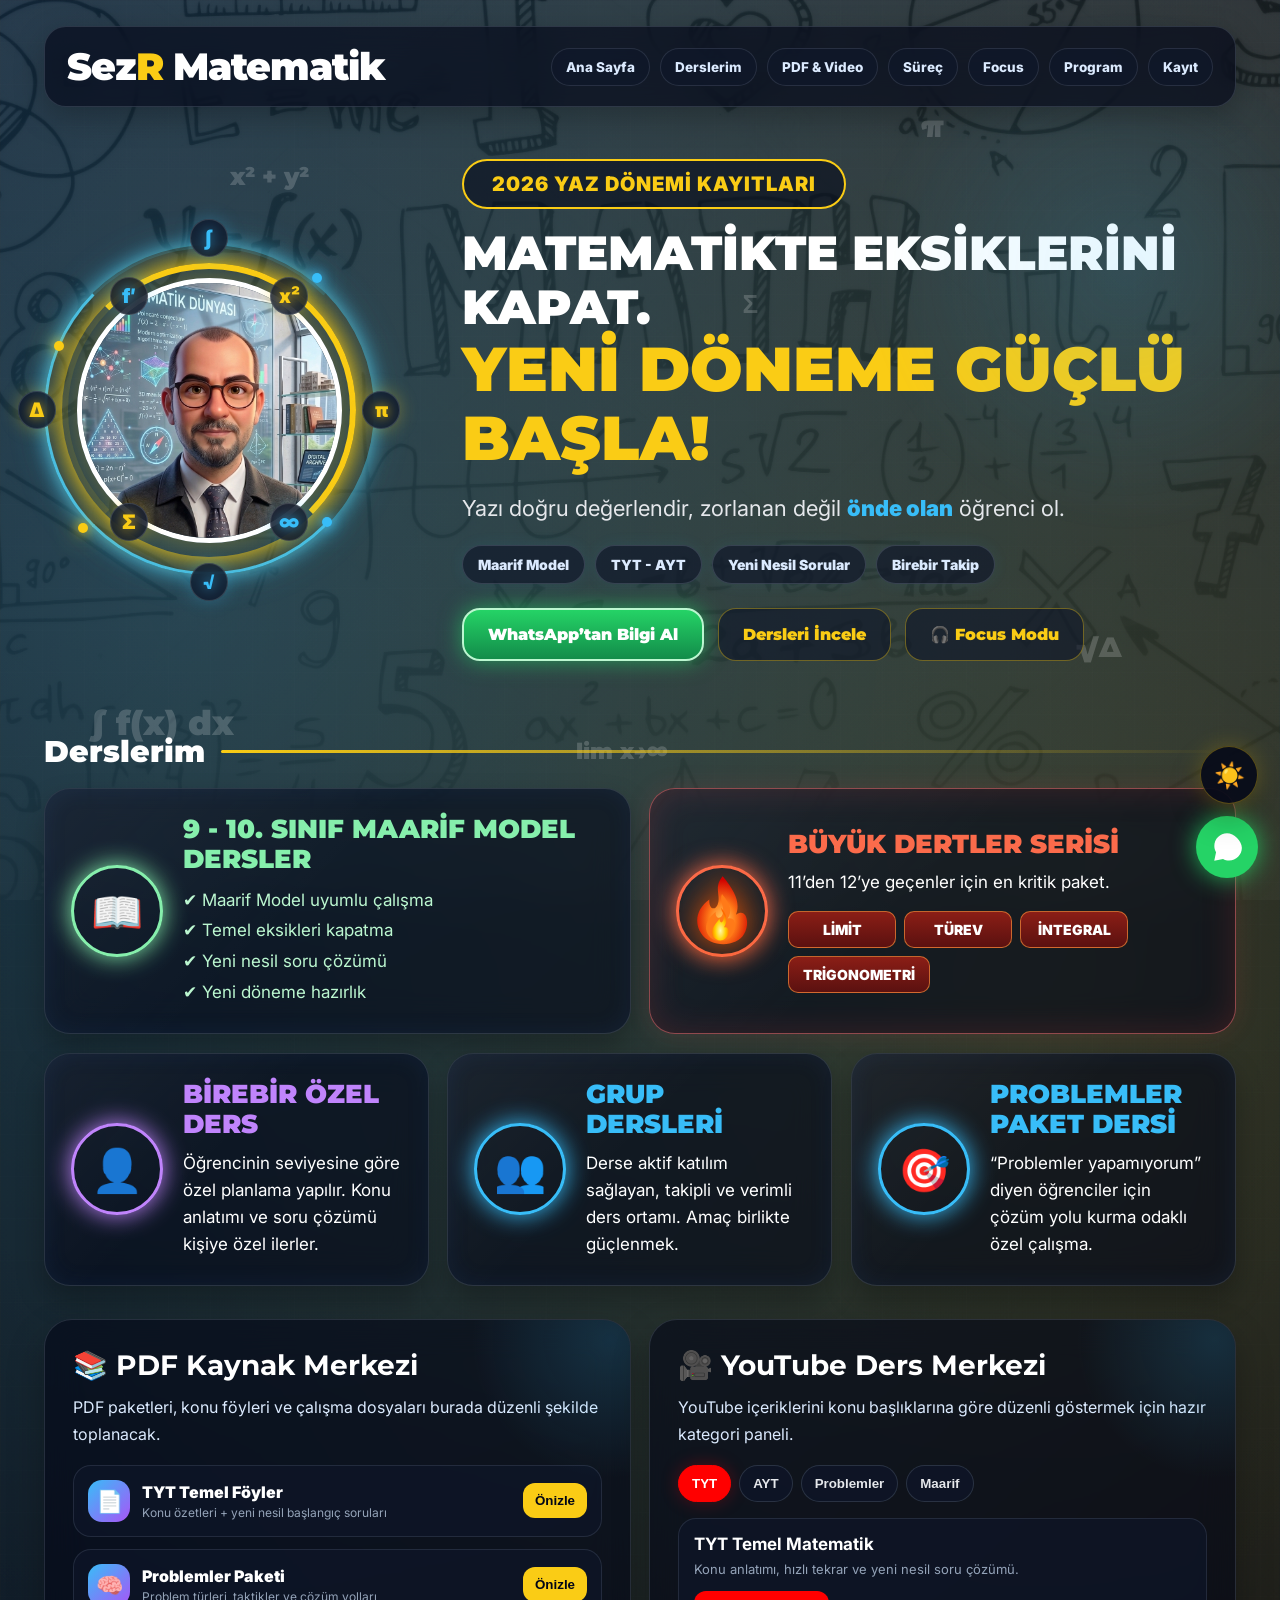
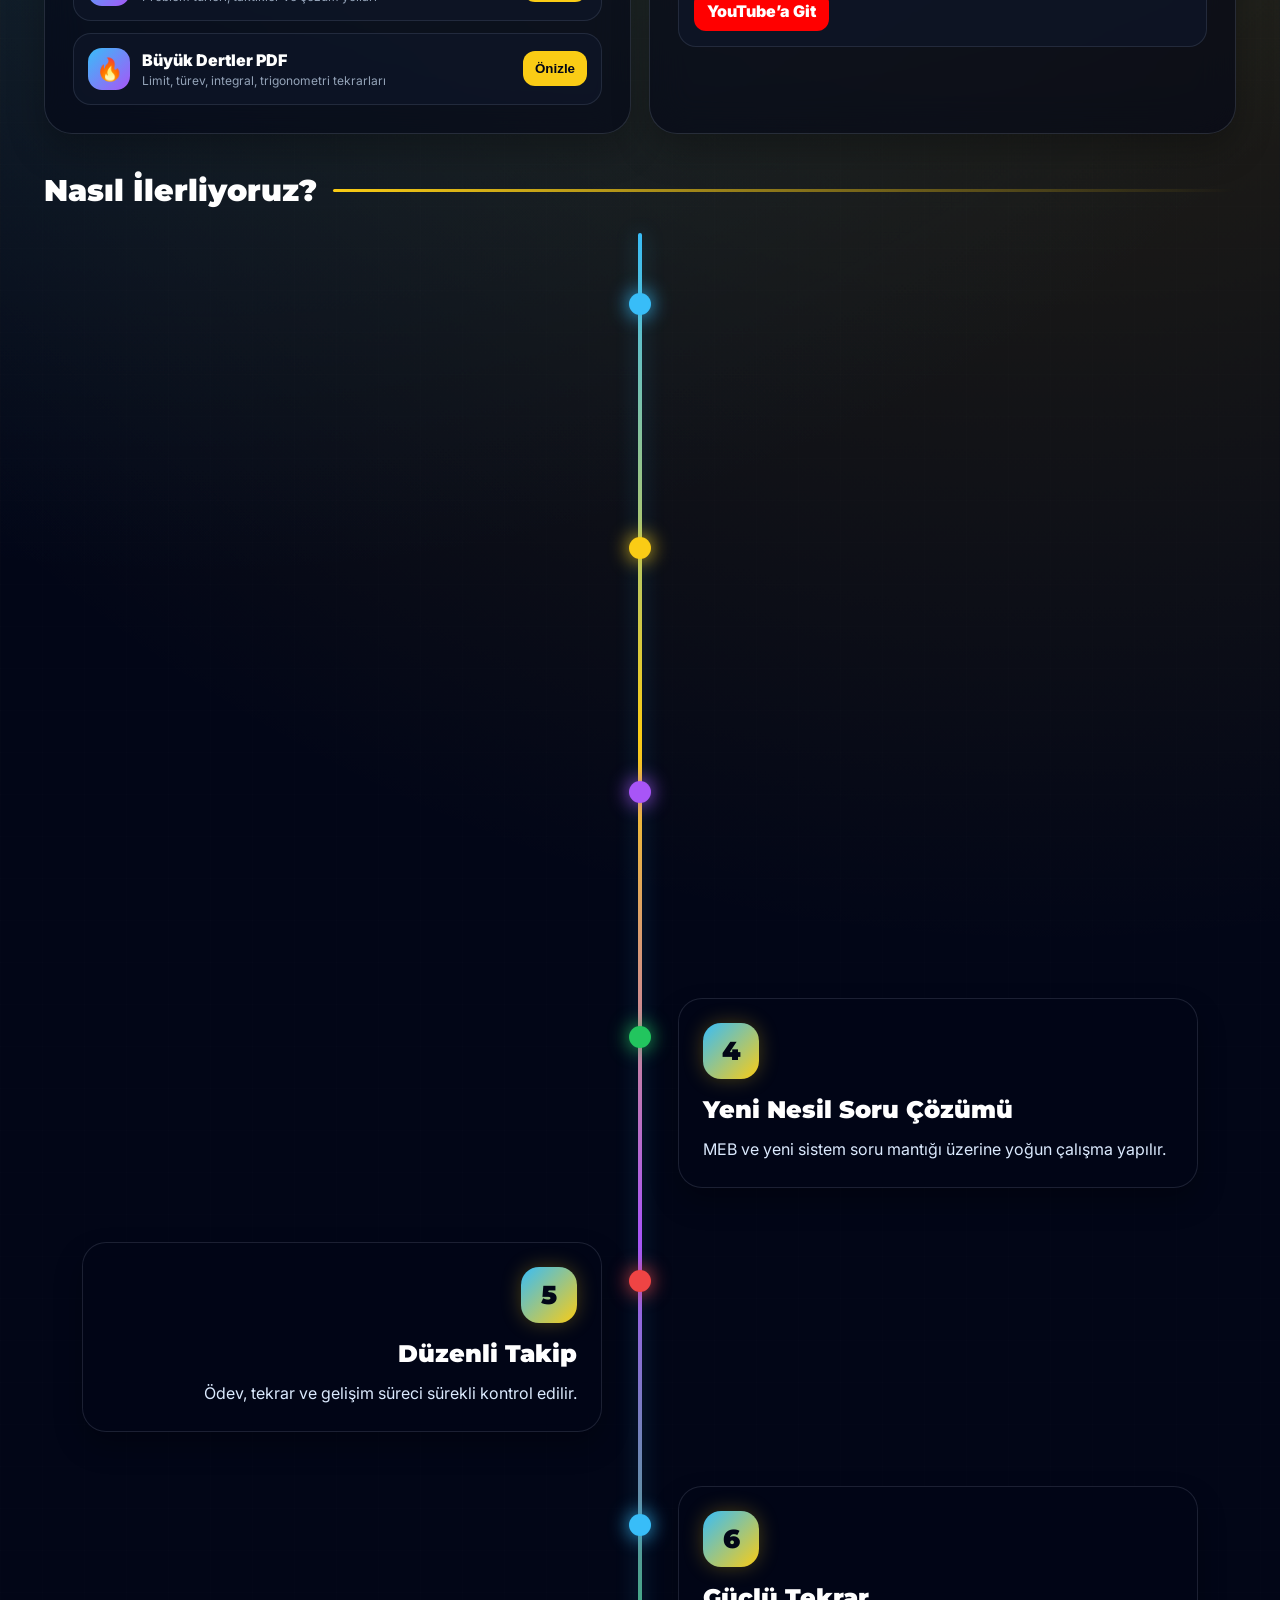
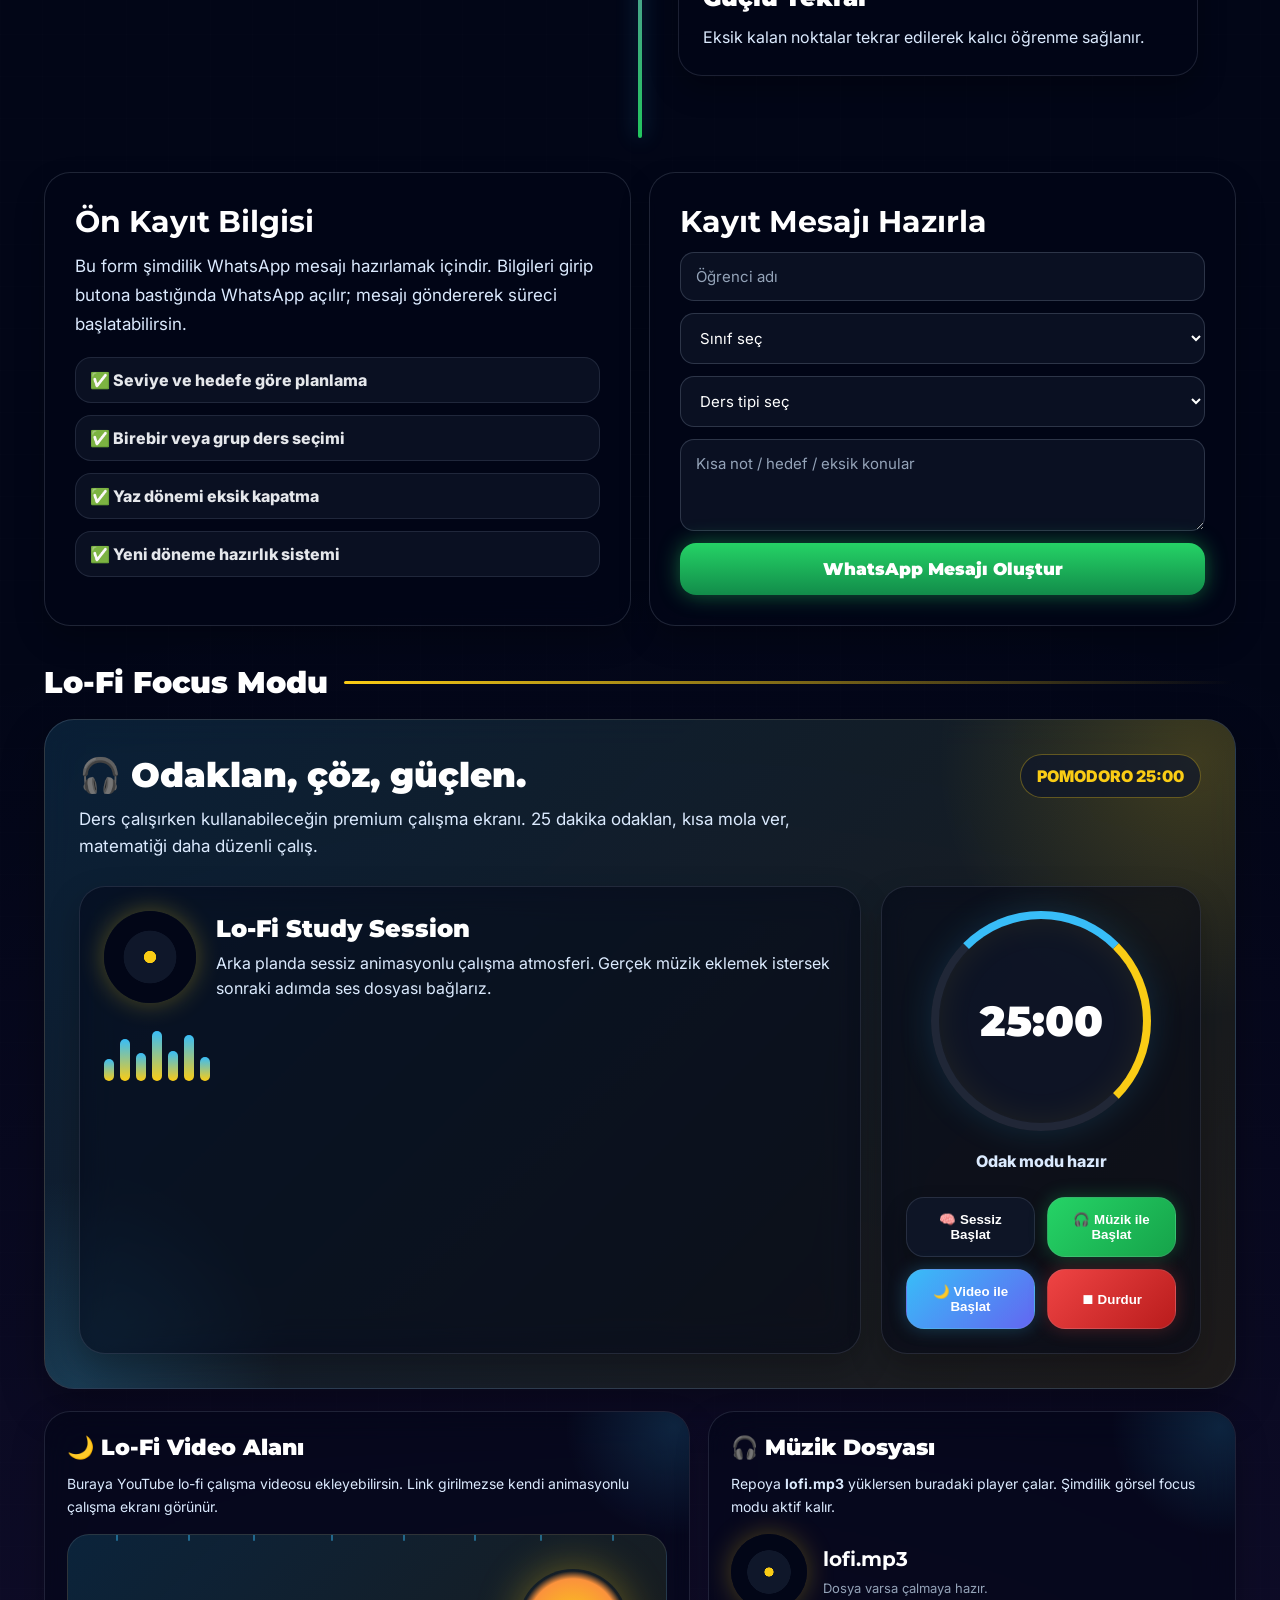
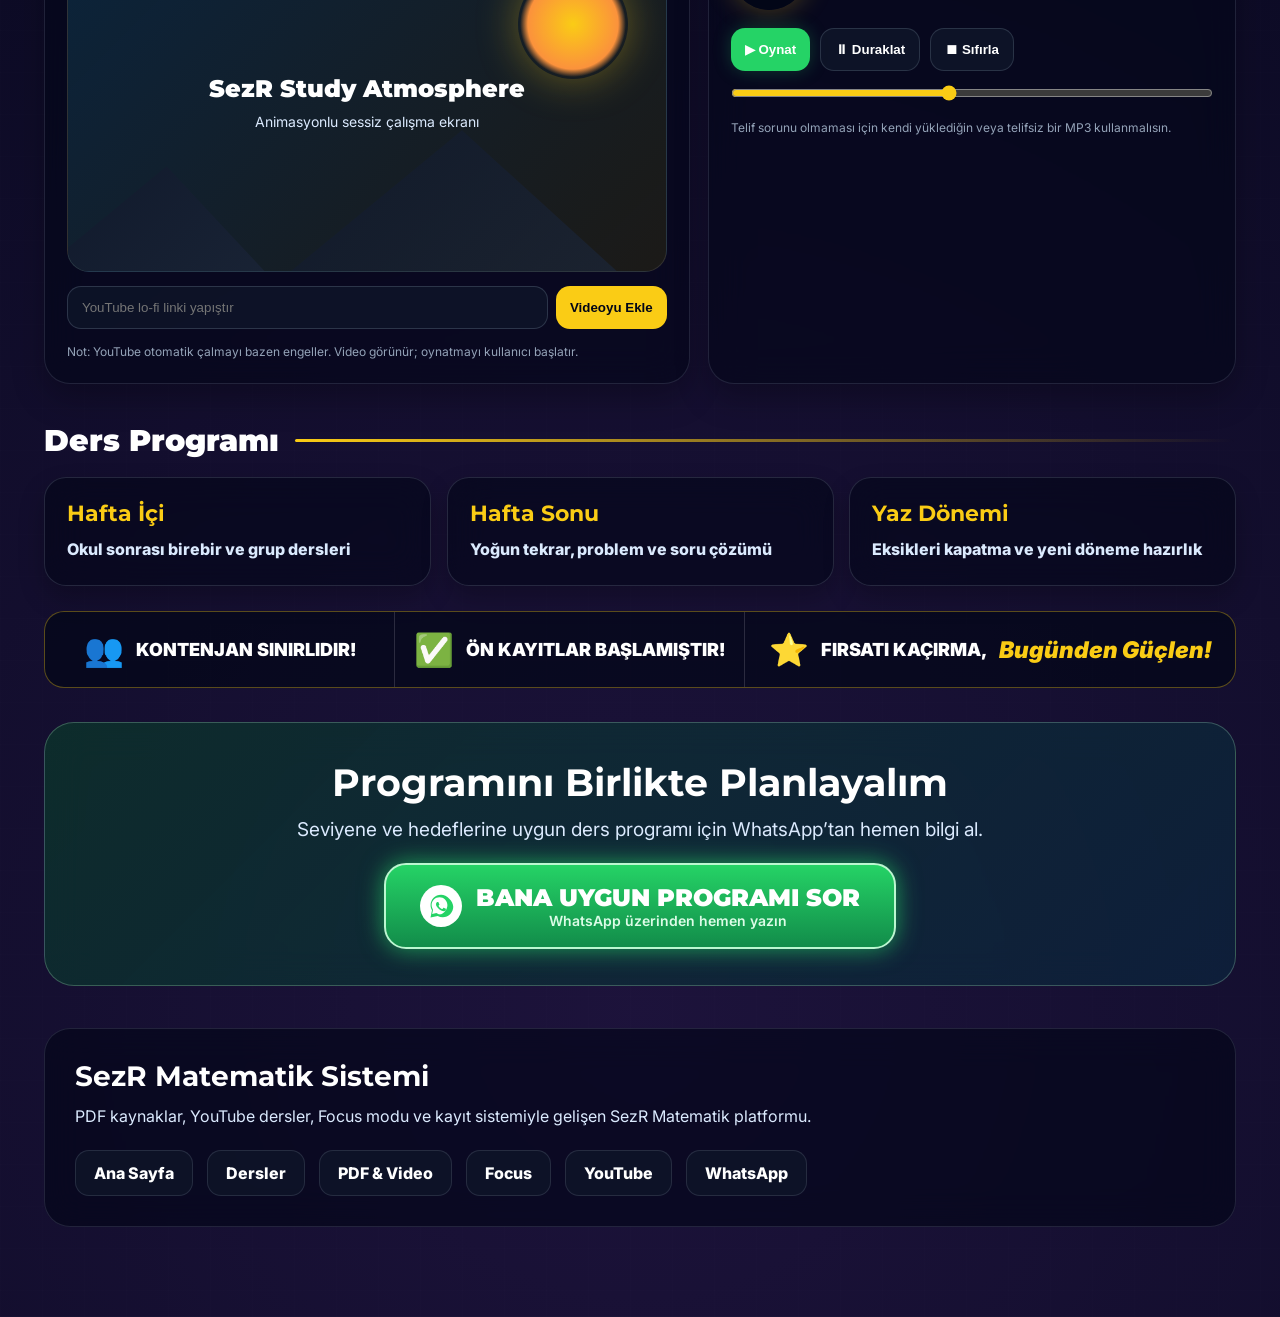
==== index.html @ d49a1348 "Add files via upload" ====
<!DOCTYPE html>
<html lang="tr">
<head>
<meta charset="UTF-8">
<meta name="viewport" content="width=device-width, initial-scale=1.0">
<title>SezR Matematik | Yaz Dersleri</title>
<meta name="description" content="SezR Matematik yaz dönemi birebir ve grup matematik dersleri. PDF notlar, YouTube dersler, öğrenci paneli ve WhatsApp kayıt sistemi.">
<meta property="og:title" content="SezR Matematik Yaz Dersleri">
<meta property="og:description" content="Birebir ve grup dersleri. Yazı doğru değerlendir, yeni döneme güçlü başla.">
<meta property="og:image" content="https://eyecbul-oss.github.io/matematik-ders/preview.jpg?v=7">
<meta property="og:url" content="https://eyecbul-oss.github.io/matematik-ders/">
<meta property="og:type" content="website">
<link rel="preconnect" href="https://fonts.googleapis.com">
<link href="https://fonts.googleapis.com/css2?family=Inter:wght@400;600;700;800;900&family=Montserrat:wght@700;800;900&display=swap" rel="stylesheet">
<style>
*{margin:0;padding:0;box-sizing:border-box;scroll-behavior:smooth}
:root{--dark:#020617;--blue:#38bdf8;--gold:#facc15;--green:#25d366;--purple:#a855f7;--red:#fb6b4b;--text:#e5e7eb}
body{font-family:'Inter',sans-serif;background:var(--dark);color:white;overflow-x:hidden}
.page{min-height:100vh;position:relative;overflow:hidden;background:linear-gradient(rgba(2,6,23,.88),rgba(2,6,23,.97)),url("math-bg.jpg");background-size:cover;background-position:center;background-attachment:fixed}
.page:before{content:"";position:absolute;inset:0;background:radial-gradient(circle at 15% 10%,rgba(56,189,248,.22),transparent 28%),radial-gradient(circle at 82% 16%,rgba(250,204,21,.20),transparent 30%),radial-gradient(circle at 50% 95%,rgba(168,85,247,.16),transparent 35%);pointer-events:none}
.page:after{content:"";position:absolute;inset:0;background-image:linear-gradient(rgba(255,255,255,.035) 1px,transparent 1px),linear-gradient(90deg,rgba(255,255,255,.035) 1px,transparent 1px);background-size:42px 42px;opacity:.22;pointer-events:none}
.bg-formulas{position:fixed;inset:0;pointer-events:none;z-index:1;overflow:hidden;opacity:.18}.bg-formulas span{position:absolute;font-family:'Montserrat',sans-serif;font-weight:900;color:#fff;animation:floatFormula 18s linear infinite}.bg-formulas span:nth-child(1){left:7%;top:78%;font-size:34px;animation-delay:0s}.bg-formulas span:nth-child(2){left:18%;top:18%;font-size:24px;animation-delay:2s}.bg-formulas span:nth-child(3){left:72%;top:12%;font-size:30px;animation-delay:4s}.bg-formulas span:nth-child(4){left:84%;top:70%;font-size:28px;animation-delay:1s}.bg-formulas span:nth-child(5){left:45%;top:82%;font-size:22px;animation-delay:6s}.bg-formulas span:nth-child(6){left:58%;top:32%;font-size:26px;animation-delay:3s}
.container{max-width:1240px;margin:auto;padding:26px 24px 90px;position:relative;z-index:5}
.topbar{position:sticky;top:14px;z-index:50;display:flex;align-items:center;justify-content:space-between;gap:18px;padding:16px 22px;border-radius:22px;background:rgba(2,6,23,.64);backdrop-filter:blur(18px);border:1px solid rgba(148,163,184,.22);box-shadow:0 10px 30px rgba(0,0,0,.25);margin-bottom:34px}.logo{font-family:'Montserrat',sans-serif;font-size:38px;font-weight:900;letter-spacing:-1px;white-space:nowrap}.logo span{color:var(--gold)}.nav{display:flex;gap:10px;align-items:center;flex-wrap:wrap;justify-content:flex-end}.nav a{position:relative;overflow:hidden;text-decoration:none;color:#dbeafe;font-size:13.5px;font-weight:800;padding:10px 14px;border-radius:999px;background:rgba(15,23,42,.62);border:1px solid rgba(148,163,184,.18);transition:.25s}.nav a:hover{color:var(--gold);border-color:var(--gold);transform:translateY(-2px)}.nav a:before{content:"";position:absolute;left:-130%;top:0;width:100%;height:100%;background:linear-gradient(90deg,transparent,rgba(255,255,255,.22),transparent);transition:.5s}.nav a:hover:before{left:130%}
.hero{display:grid;grid-template-columns:360px 1fr;gap:58px;align-items:center;padding:18px 0 34px;position:relative}.hero:after{content:"";position:absolute;width:520px;height:520px;right:-150px;top:-130px;background:radial-gradient(circle,rgba(56,189,248,.14),transparent 70%);filter:blur(10px);pointer-events:none}.profile-wrap{width:330px;height:330px;position:relative;display:flex;align-items:center;justify-content:center}.profile-ring{position:absolute;inset:0;border-radius:50%;z-index:1}.profile-ring:before{content:"";position:absolute;inset:0;border-radius:50%;border:3px solid transparent;border-left-color:var(--blue);border-bottom-color:var(--blue);border-top-color:rgba(56,189,248,.16);box-shadow:0 0 18px rgba(56,189,248,.9),0 0 36px rgba(56,189,248,.32);animation:spinLeft 36s linear infinite}.profile-ring:after{content:"";position:absolute;inset:18px;border-radius:50%;border:6px solid transparent;border-top-color:var(--gold);border-right-color:var(--gold);border-left-color:rgba(250,204,21,.12);box-shadow:0 0 22px rgba(250,204,21,.92),0 0 44px rgba(250,204,21,.26);animation:spinRight 48s linear infinite}.profile-wrap img{width:265px;height:265px;border-radius:50%;object-fit:cover;object-position:center 28%;border:5px solid white;position:relative;z-index:4;box-shadow:0 0 30px rgba(250,204,21,.34)}
.spark{position:absolute;width:10px;height:10px;border-radius:50%;z-index:7;background:var(--blue);box-shadow:0 0 12px var(--blue),0 0 28px var(--blue);animation:spark 3s ease-in-out infinite}.spark.gold{background:var(--gold);box-shadow:0 0 12px var(--gold),0 0 28px var(--gold)}.s1{top:28px;right:52px}.s2{bottom:42px;left:34px;animation-delay:1s}.s3{bottom:48px;right:42px;animation-delay:2s}.s4{top:96px;left:10px;animation-delay:1.4s}.math-orbit{position:absolute;inset:-8px;border-radius:50%;pointer-events:none;animation:orbitRotate 38s linear infinite;z-index:6}.math-orbit.reverse{inset:24px;animation:orbitRotateReverse 52s linear infinite}.math-symbol{position:absolute;width:38px;height:38px;display:flex;align-items:center;justify-content:center;border-radius:50%;font-size:20px;font-weight:900;background:rgba(15,23,42,.78);border:1px solid rgba(255,255,255,.14);box-shadow:0 0 18px rgba(56,189,248,.28);color:var(--blue);text-shadow:0 0 12px rgba(56,189,248,.75);backdrop-filter:blur(10px)}.math-symbol.gold{color:var(--gold);box-shadow:0 0 18px rgba(250,204,21,.34);text-shadow:0 0 12px rgba(250,204,21,.8)}.sa{top:-18px;left:50%;transform:translateX(-50%)}.sb{right:-18px;top:50%;transform:translateY(-50%)}.sc{bottom:-18px;left:50%;transform:translateX(-50%)}.sd{left:-18px;top:50%;transform:translateY(-50%)}.se{top:8px;right:42px}.sf{bottom:10px;right:42px}.sg{bottom:10px;left:42px}.sh{top:8px;left:42px}
.hero-text{text-align:left}.badge{display:inline-block;padding:11px 28px;border-radius:999px;border:2px solid var(--gold);background:rgba(2,6,23,.54);color:var(--gold);font-size:20px;font-weight:900;letter-spacing:1px;margin-bottom:18px}.hero h1{font-family:'Montserrat',sans-serif;font-size:48px;line-height:1.12;font-weight:900;text-transform:uppercase}.hero h1 .big{display:block;font-size:62px;color:var(--gold);animation:goldGlow 5s ease-in-out infinite}.subtitle{margin-top:18px;font-size:22px;line-height:1.55;color:var(--text);max-width:760px}.subtitle span{color:var(--blue);font-weight:900}.hero-tags{display:flex;flex-wrap:wrap;gap:10px;margin-top:20px}.hero-tags span{padding:10px 15px;border-radius:999px;font-weight:900;font-size:14px;background:rgba(15,23,42,.68);border:1px solid rgba(148,163,184,.24);color:#dbeafe;box-shadow:0 0 16px rgba(56,189,248,.08)}.hero-actions{display:flex;flex-wrap:wrap;gap:14px;margin-top:24px}.primary-btn,.ghost-btn{text-decoration:none;display:inline-flex;align-items:center;justify-content:center;gap:10px;padding:15px 24px;border-radius:18px;font-family:'Montserrat',sans-serif;font-weight:900;transition:.25s}.primary-btn{background:linear-gradient(180deg,#25d366,#128c4a);color:white;border:2px solid #bbf7d0;box-shadow:0 0 22px rgba(37,211,102,.62)}.ghost-btn{color:var(--gold);background:rgba(15,23,42,.64);border:1px solid rgba(250,204,21,.38)}.primary-btn:hover,.ghost-btn:hover{transform:translateY(-3px) scale(1.02)}
.section-title{margin:38px 0 18px;font-family:'Montserrat',sans-serif;font-size:30px;font-weight:900;display:flex;align-items:center;gap:16px}.section-title:after{content:"";height:3px;flex:1;border-radius:999px;background:linear-gradient(90deg,var(--gold),transparent)}.top-grid{display:grid;grid-template-columns:1fr 1fr;gap:18px}.bottom-grid{display:grid;grid-template-columns:repeat(3,1fr);gap:18px;margin-top:18px}.card{display:flex;gap:20px;align-items:center;padding:26px;min-height:210px;border-radius:26px;background:rgba(2,6,23,.58);backdrop-filter:blur(18px);border:1px solid rgba(148,163,184,.22);box-shadow:inset 0 0 24px rgba(59,130,246,.08),0 14px 28px rgba(0,0,0,.28);transition:.3s;position:relative;overflow:hidden}.card:before{content:"";position:absolute;inset:0;background:linear-gradient(135deg,rgba(255,255,255,.05),transparent 45%);pointer-events:none}.card:after{content:"";position:absolute;inset:0;background:radial-gradient(circle at top right,rgba(250,204,21,.12),transparent 38%);opacity:0;transition:.35s;pointer-events:none}.card:hover{transform:translateY(-5px);border-color:rgba(250,204,21,.26);box-shadow:inset 0 0 28px rgba(59,130,246,.12),0 20px 40px rgba(0,0,0,.42)}.card:hover:after{opacity:1}.icon{flex:0 0 92px;width:92px;height:92px;display:grid;place-items:center;border-radius:50%;font-size:42px;border:3px solid currentColor;box-shadow:0 0 24px currentColor;transition:.35s}.card:hover .icon{transform:scale(1.08) rotate(-3deg)}.card h2{font-family:'Montserrat',sans-serif;font-size:26px;line-height:1.15;font-weight:900;margin-bottom:10px;text-transform:uppercase}.card p{font-size:17px;line-height:1.6;color:#fff}.blue,.blue h2{color:var(--blue)}.purple,.purple h2{color:#c084fc}.green,.green h2{color:#86efac}.red,.red h2{color:var(--red)}.problem,.problem h2{color:var(--blue)}.check{color:#bbf7d0;font-size:17px;line-height:1.8}.flame{border-color:rgba(248,113,113,.55);box-shadow:inset 0 0 34px rgba(239,68,68,.18),0 0 26px rgba(239,68,68,.12)}.fire-icon{width:64px;height:76px;filter:drop-shadow(0 0 16px rgba(255,90,0,.95))}.fire-icon svg{width:100%;height:100%;overflow:visible}.fire-main{animation:fireFlicker 1.05s infinite ease-in-out;transform-origin:50% 85%}.fire-mid{animation:fireFlicker .82s infinite ease-in-out reverse;transform-origin:50% 85%}.fire-core{animation:fireCore .7s infinite ease-in-out;transform-origin:50% 85%}.tags{display:flex;flex-wrap:wrap;gap:8px;margin-top:14px}.tag{display:inline-flex;align-items:center;justify-content:center;min-width:108px;padding:9px 14px;border-radius:10px;background:linear-gradient(180deg,#8b1e16,#5b1110);border:1px solid rgba(251,146,60,.65);color:white;font-size:14px;font-weight:900;animation:tagGlow 7s ease-in-out infinite}.tag:nth-child(1){animation-delay:0s}.tag:nth-child(2){animation-delay:1.4s}.tag:nth-child(3){animation-delay:2.8s}.tag:nth-child(4){animation-delay:4.2s}
.pdf-library{margin-top:18px;display:grid;grid-template-columns:repeat(4,1fr);gap:16px}.pdf-card{position:relative;padding:22px;border-radius:22px;background:rgba(2,6,23,.58);border:1px solid rgba(148,163,184,.2);backdrop-filter:blur(18px);box-shadow:0 12px 26px rgba(0,0,0,.24);overflow:hidden}.pdf-card:before{content:"";position:absolute;width:150px;height:150px;right:-55px;top:-55px;border-radius:50%;background:radial-gradient(circle,rgba(168,85,247,.28),transparent 65%)}.pdf-icon{font-size:36px;margin-bottom:14px}.pdf-card h3{font-family:'Montserrat',sans-serif;font-size:20px;margin-bottom:10px}.pdf-card p{color:#dbeafe;font-size:14px;line-height:1.6;margin-bottom:16px}.pdf-status{display:inline-flex;padding:9px 13px;border-radius:999px;background:white;color:#7c3aed;font-size:13px;font-weight:900}
.timeline-section{margin-top:34px}.timeline{position:relative;margin-top:24px;padding:20px 0}.timeline-line{position:absolute;left:50%;top:0;bottom:0;width:4px;transform:translateX(-50%);border-radius:999px;background:linear-gradient(180deg,var(--blue),var(--gold),#a855f7,#22c55e);box-shadow:0 0 20px rgba(56,189,248,.4)}.timeline-item{position:relative;width:50%;padding:12px 38px;margin-bottom:30px}.timeline-item.left{text-align:right;left:0}.timeline-item.right{left:50%}.timeline-dot{position:absolute;top:40px;width:22px;height:22px;border-radius:50%;z-index:5;box-shadow:0 0 20px currentColor}.left .timeline-dot{right:-11px}.right .timeline-dot{left:-11px}.blue-dot{background:var(--blue);color:var(--blue)}.yellow-dot{background:var(--gold);color:var(--gold)}.purple-dot{background:#a855f7;color:#a855f7}.green-dot{background:#22c55e;color:#22c55e}.red-dot{background:#ef4444;color:#ef4444}.timeline-card{position:relative;overflow:hidden;padding:24px;border-radius:24px;background:rgba(2,6,23,.58);backdrop-filter:blur(18px);border:1px solid rgba(148,163,184,.18);box-shadow:0 14px 28px rgba(0,0,0,.28);transition:.35s}.timeline-card:hover{transform:translateY(-5px);border-color:rgba(250,204,21,.22);box-shadow:0 24px 44px rgba(0,0,0,.42)}.timeline-step{width:56px;height:56px;display:flex;align-items:center;justify-content:center;border-radius:18px;margin-bottom:16px;font-family:'Montserrat',sans-serif;font-size:26px;font-weight:900;background:linear-gradient(135deg,var(--blue),var(--gold));color:#020617;box-shadow:0 0 20px rgba(250,204,21,.28)}.left .timeline-step{margin-left:auto}.timeline-card h3{font-family:'Montserrat',sans-serif;font-size:24px;font-weight:900;margin-bottom:12px}.timeline-card p{font-size:16px;line-height:1.7;color:#dbeafe}
.feature-grid{display:grid;grid-template-columns:1fr 1fr;gap:18px;margin-top:18px}.feature-box{position:relative;overflow:hidden;padding:30px;border-radius:26px;border:1px solid rgba(255,255,255,.12);backdrop-filter:blur(18px);background:rgba(2,6,23,.58);min-height:180px;display:flex;justify-content:space-between;align-items:center;gap:20px}.redbox{background:linear-gradient(135deg,rgba(255,0,0,.18),rgba(185,28,28,.12))}.bluebox{background:linear-gradient(135deg,rgba(59,130,246,.18),rgba(14,165,233,.12))}.greenbox{background:linear-gradient(135deg,rgba(37,211,102,.16),rgba(34,197,94,.10))}.purplebox{background:linear-gradient(135deg,rgba(168,85,247,.18),rgba(124,58,237,.10))}.feature-box h3{font-family:'Montserrat',sans-serif;font-size:28px;margin-bottom:10px}.feature-box p{font-size:17px;color:#e5e7eb;line-height:1.6}.feature-btn,.feature-badge{text-decoration:none;padding:15px 20px;border-radius:16px;background:#fff;color:#020617;font-weight:900;white-space:nowrap;transition:.25s}.feature-btn.youtube{background:#ff0000;color:#fff;box-shadow:0 0 20px rgba(255,0,0,.35)}.feature-btn.whatsapp{background:#25d366;color:#fff;box-shadow:0 0 20px rgba(37,211,102,.35)}.feature-btn:hover{transform:translateY(-2px) scale(1.03)}
.form-section{margin-top:34px;display:grid;grid-template-columns:1fr 1fr;gap:18px;align-items:stretch}.form-info,.form-card{padding:30px;border-radius:26px;background:rgba(2,6,23,.58);border:1px solid rgba(148,163,184,.2);backdrop-filter:blur(18px);box-shadow:0 14px 30px rgba(0,0,0,.24)}.form-info h2,.form-card h2{font-family:'Montserrat',sans-serif;font-size:30px;margin-bottom:12px}.form-info p{color:#dbeafe;font-size:17px;line-height:1.7}.form-list{margin-top:18px;display:grid;gap:12px}.form-list span{padding:12px 14px;border-radius:16px;background:rgba(15,23,42,.7);border:1px solid rgba(148,163,184,.16);font-weight:800;color:#e5e7eb}.form-card form{display:grid;gap:12px}.form-card input,.form-card select,.form-card textarea{width:100%;padding:14px 15px;border-radius:14px;border:1px solid rgba(148,163,184,.25);background:rgba(15,23,42,.7);color:white;font-family:'Inter',sans-serif;font-size:15px;outline:none}.form-card textarea{min-height:92px;resize:vertical}.form-card input::placeholder,.form-card textarea::placeholder{color:#94a3b8}.form-card button{border:0;cursor:pointer;padding:16px 20px;border-radius:16px;background:linear-gradient(180deg,#25d366,#128c4a);color:white;font-family:'Montserrat',sans-serif;font-size:17px;font-weight:900;box-shadow:0 0 22px rgba(37,211,102,.45)}
.program-section{margin-top:34px}.program-grid{display:grid;grid-template-columns:repeat(3,1fr);gap:16px;margin-top:18px}.program-card{padding:22px;border-radius:22px;background:rgba(2,6,23,.58);border:1px solid rgba(148,163,184,.2);backdrop-filter:blur(18px);box-shadow:0 12px 26px rgba(0,0,0,.24)}.program-card strong{display:block;font-family:'Montserrat',sans-serif;font-size:22px;color:var(--gold);margin-bottom:10px}.program-card span{display:block;color:#dbeafe;font-weight:800;line-height:1.6}
.final-cta{margin-top:34px;padding:36px;border-radius:30px;background:linear-gradient(135deg,rgba(37,211,102,.18),rgba(56,189,248,.12)),rgba(2,6,23,.65);border:1px solid rgba(187,247,208,.25);backdrop-filter:blur(18px);text-align:center;position:relative;overflow:hidden}.final-cta h2{font-family:'Montserrat',sans-serif;font-size:38px;margin-bottom:12px}.final-cta p{font-size:19px;color:#dbeafe;margin-bottom:22px}.button{display:inline-flex;align-items:center;justify-content:center;gap:14px;padding:18px 34px;border-radius:22px;background:linear-gradient(180deg,#25d366,#128c4a);border:2px solid #bbf7d0;text-decoration:none;color:white;font-family:'Montserrat',sans-serif;font-size:24px;font-weight:900;box-shadow:0 0 24px rgba(37,211,102,.7);transition:.25s}.button:hover{transform:translateY(-3px) scale(1.02);box-shadow:0 0 36px rgba(37,211,102,.95)}.whatsapp-icon{width:42px;height:42px;border-radius:50%;background:white;display:grid;place-items:center}.whatsapp-icon svg{width:28px;height:28px;fill:#25d366}.button small{display:block;font-family:'Inter',sans-serif;font-size:14px;font-weight:600;color:#dcfce7}.info-row{margin-top:26px;display:grid;grid-template-columns:1fr 1fr 1.4fr;border-radius:20px;overflow:hidden;border:1px solid rgba(250,204,21,.34);background:rgba(2,6,23,.68)}.info{padding:18px;display:flex;align-items:center;justify-content:center;gap:12px;font-size:18px;font-weight:900;border-right:1px solid rgba(255,255,255,.14);text-align:center}.info:last-child{border-right:none}.info .emoji{font-size:32px;color:var(--gold)}.script{font-style:italic;color:var(--gold);font-size:23px}
.footer{margin-top:42px;padding:30px;border-radius:26px;background:rgba(2,6,23,.62);backdrop-filter:blur(18px);border:1px solid rgba(148,163,184,.18);display:flex;justify-content:space-between;align-items:center;gap:20px;flex-wrap:wrap}.footer-left h3{font-family:'Montserrat',sans-serif;font-size:28px;margin-bottom:10px}.footer-left p{font-size:16px;line-height:1.7;color:#dbeafe}.footer-links{display:flex;gap:14px;flex-wrap:wrap}.footer-links a{text-decoration:none;padding:12px 18px;border-radius:14px;background:rgba(15,23,42,.75);border:1px solid rgba(148,163,184,.18);color:white;font-weight:800;transition:.25s}.footer-links a:hover{transform:translateY(-2px);border-color:var(--gold);color:var(--gold)}.float-wa{position:fixed;right:22px;bottom:22px;z-index:80;width:62px;height:62px;border-radius:50%;display:grid;place-items:center;background:#25d366;box-shadow:0 0 24px rgba(37,211,102,.8);animation:pulse 2.2s infinite}.float-wa svg{width:34px;height:34px;fill:white}.quick-menu{display:none}
@keyframes spinLeft{to{transform:rotate(-360deg)}}@keyframes spinRight{to{transform:rotate(360deg)}}@keyframes orbitRotate{to{transform:rotate(360deg)}}@keyframes orbitRotateReverse{to{transform:rotate(-360deg)}}@keyframes spark{0%,100%{opacity:.45;transform:scale(.8)}50%{opacity:1;transform:scale(1.5)}}@keyframes goldGlow{0%,100%{text-shadow:0 0 20px rgba(250,204,21,.24)}50%{text-shadow:0 0 26px rgba(250,204,21,.5),0 0 42px rgba(250,204,21,.18)}}@keyframes fireFlicker{0%,100%{transform:scale(1) skewX(0deg);opacity:.92}25%{transform:scale(1.08) skewX(-3deg) translateY(-2px);opacity:1}50%{transform:scale(.96) skewX(4deg) translateY(1px);opacity:.86}75%{transform:scale(1.12) skewX(-2deg) translateY(-4px);opacity:1}}@keyframes fireCore{0%,100%{transform:scale(.92) translateY(0);opacity:.9}50%{transform:scale(1.1) translateY(-5px);opacity:1}}@keyframes tagGlow{0%,100%{opacity:.72;transform:scale(1);box-shadow:0 0 8px rgba(255,100,40,.12)}45%{opacity:1;transform:scale(1.04);box-shadow:0 0 22px rgba(255,120,40,.55),0 0 42px rgba(255,70,20,.22)}}@keyframes pulse{0%,100%{transform:scale(1)}50%{transform:scale(1.08)}}@keyframes floatFormula{0%{transform:translateY(40px) rotate(0deg);opacity:0}15%{opacity:.35}85%{opacity:.35}100%{transform:translateY(-120px) rotate(25deg);opacity:0}}
@media(max-width:980px){.container{padding:18px 14px 100px}.topbar{flex-direction:column;gap:14px;position:relative;top:0}.logo{font-size:34px}.hero{grid-template-columns:1fr;gap:22px}.hero:after{display:none}.hero-text{text-align:center}.profile-wrap{width:220px;height:220px;margin:auto}.profile-wrap img{width:178px;height:178px}.profile-ring:after{inset:12px;border-width:4px}.math-symbol{width:28px;height:28px;font-size:15px}.math-orbit.reverse{inset:16px}.hero h1{font-size:28px}.hero h1 .big{font-size:36px}.subtitle{font-size:18px}.hero-tags,.hero-actions{justify-content:center}.top-grid,.bottom-grid,.feature-grid,.program-grid,.pdf-library,.form-section{grid-template-columns:1fr}.card{min-height:auto;padding:18px;gap:14px}.icon{width:62px;height:62px;flex-basis:62px;font-size:30px}.card h2{font-size:20px}.card p,.check{font-size:15px}.tags{display:grid;grid-template-columns:1fr 1fr}.feature-box{flex-direction:column;text-align:center}.timeline-line{left:18px}.timeline-item{width:100%;left:0!important;padding-left:58px;padding-right:0;text-align:left!important}.timeline-dot{left:7px!important;right:auto!important}.left .timeline-step{margin-left:0}.info-row{grid-template-columns:1fr}.info{border-right:none;border-bottom:1px solid rgba(255,255,255,.12)}.info:last-child{border-bottom:none}.final-cta{padding:26px 18px}.final-cta h2{font-size:28px}.button{width:100%;font-size:18px;padding:16px}.footer{flex-direction:column;text-align:center}.footer-links{justify-content:center}.float-wa{display:none}.quick-menu{position:fixed;left:0;right:0;bottom:0;height:76px;background:rgba(2,6,23,.95);backdrop-filter:blur(10px);border-top:1px solid rgba(148,163,184,.2);display:grid;grid-template-columns:repeat(5,1fr);z-index:90}.quick-menu a{text-decoration:none;color:#d1d5db;font-size:11px;font-weight:800;display:flex;flex-direction:column;align-items:center;justify-content:center;gap:4px}.quick-menu .active{color:var(--gold)}.quick-menu span{font-size:22px}}

/* ===============================
SEZR PREMIUM AÇILIŞ EKRANI
=============================== */
#sezr-loader{
position:fixed;
inset:0;
z-index:999999;
display:flex;
align-items:center;
justify-content:center;
background:
radial-gradient(circle at 30% 20%,rgba(56,189,248,.22),transparent 32%),
radial-gradient(circle at 70% 30%,rgba(250,204,21,.18),transparent 30%),
#020617;
transition:opacity .7s ease, visibility .7s ease;
}

#sezr-loader.hide{
opacity:0;
visibility:hidden;
}

.loader-box{
position:relative;
width:260px;
height:260px;
display:flex;
align-items:center;
justify-content:center;
}

.loader-ring{
position:absolute;
border-radius:50%;
border:4px solid transparent;
animation:loaderSpin 2.8s linear infinite;
}

.loader-ring.r1{
width:230px;
height:230px;
border-top-color:#38bdf8;
border-bottom-color:#38bdf8;
box-shadow:0 0 24px rgba(56,189,248,.55);
}

.loader-ring.r2{
width:185px;
height:185px;
border-left-color:#facc15;
border-right-color:#facc15;
animation-direction:reverse;
box-shadow:0 0 26px rgba(250,204,21,.55);
}

.loader-core{
width:138px;
height:138px;
border-radius:50%;
display:flex;
flex-direction:column;
align-items:center;
justify-content:center;
background:rgba(15,23,42,.88);
border:2px solid rgba(255,255,255,.12);
box-shadow:inset 0 0 24px rgba(255,255,255,.06),0 0 34px rgba(0,0,0,.42);
font-family:'Montserrat','Inter',sans-serif;
}

.loader-title{
font-size:30px;
font-weight:900;
letter-spacing:-1px;
line-height:1;
}

.loader-title span{
color:#facc15;
}

.loader-sub{
margin-top:8px;
font-size:13px;
font-weight:800;
color:#dbeafe;
letter-spacing:.8px;
}

.loader-text{
position:absolute;
bottom:-42px;
left:50%;
transform:translateX(-50%);
white-space:nowrap;
font-size:15px;
font-weight:800;
color:#e5e7eb;
animation:loaderPulse 1.5s ease-in-out infinite;
}

@keyframes loaderSpin{
to{transform:rotate(360deg)}
}

@keyframes loaderPulse{
0%,100%{opacity:.45}
50%{opacity:1}
}


/* ===============================
SEZR PREMIUM SCROLL REVEAL + MOUSE GLOW
=============================== */
.mouse-glow{
position:fixed;
width:360px;
height:360px;
border-radius:50%;
pointer-events:none;
z-index:2;
background:radial-gradient(circle,rgba(56,189,248,.18),rgba(250,204,21,.08),transparent 70%);
filter:blur(20px);
transform:translate(-50%,-50%);
opacity:0;
transition:opacity .35s ease;
}

.reveal-item{
opacity:0;
transform:translateY(34px) scale(.98);
filter:blur(4px);
transition:
opacity .75s ease,
transform .75s ease,
filter .75s ease;
will-change:opacity,transform,filter;
}

.reveal-item.visible{
opacity:1;
transform:translateY(0) scale(1);
filter:blur(0);
}

.reveal-delay-1{transition-delay:.08s}
.reveal-delay-2{transition-delay:.16s}
.reveal-delay-3{transition-delay:.24s}
.reveal-delay-4{transition-delay:.32s}

@media(max-width:980px){
.mouse-glow{display:none}
.reveal-item{
opacity:1;
transform:none;
filter:none;
}
}


/* ===============================
SEZR 3D KART TILT + MANYETİK BUTON
=============================== */
.tilt-ready{
transform-style:preserve-3d;
will-change:transform;
}

.tilt-ready .icon,
.tilt-ready h2,
.tilt-ready h3,
.tilt-ready p,
.tilt-ready .tag,
.tilt-ready .pdf-status,
.tilt-ready .feature-badge{
transform:translateZ(18px);
}

.magnetic-ready{
will-change:transform;
transition:box-shadow .25s ease, filter .25s ease;
}

.magnetic-ready:hover{
filter:brightness(1.08);
}

@media(max-width:980px){
.tilt-ready,
.magnetic-ready{
transform:none !important;
}
}


/* ===============================
SEZR UYGULAMA KURULUM BANNER
=============================== */
.install-banner{
position:fixed;
left:50%;
bottom:94px;
transform:translateX(-50%) translateY(140px);
z-index:120;
width:min(92%,520px);
padding:16px;
border-radius:22px;
background:rgba(2,6,23,.88);
backdrop-filter:blur(18px);
border:1px solid rgba(250,204,21,.28);
box-shadow:0 18px 44px rgba(0,0,0,.45),0 0 24px rgba(250,204,21,.16);
display:flex;
align-items:center;
gap:14px;
opacity:0;
transition:.55s ease;
}

.install-banner.show{
opacity:1;
transform:translateX(-50%) translateY(0);
}

.install-icon{
width:52px;
height:52px;
flex:0 0 52px;
border-radius:16px;
display:grid;
place-items:center;
font-size:28px;
background:linear-gradient(135deg,#38bdf8,#facc15);
box-shadow:0 0 20px rgba(56,189,248,.28);
}

.install-text{
flex:1;
min-width:0;
}

.install-text strong{
display:block;
font-family:'Montserrat','Inter',sans-serif;
font-size:16px;
font-weight:900;
color:#fff;
margin-bottom:4px;
}

.install-text span{
display:block;
font-size:13px;
line-height:1.35;
color:#dbeafe;
}

.install-actions{
display:flex;
gap:8px;
align-items:center;
}

.install-btn{
border:0;
border-radius:13px;
padding:11px 13px;
font-family:'Inter',sans-serif;
font-weight:900;
cursor:pointer;
background:#25d366;
color:white;
box-shadow:0 0 16px rgba(37,211,102,.35);
}

.install-close{
border:0;
width:36px;
height:36px;
border-radius:12px;
cursor:pointer;
background:rgba(15,23,42,.9);
color:#e5e7eb;
font-weight:900;
font-size:18px;
}

@media(max-width:560px){
.install-banner{
bottom:86px;
padding:13px;
}
.install-icon{
width:46px;
height:46px;
flex-basis:46px;
font-size:24px;
}
.install-text strong{
font-size:14px;
}
.install-text span{
font-size:12px;
}
.install-btn{
padding:10px 11px;
font-size:12px;
}
}


/* ===============================
SEZR GÜNCELLEME BİLDİRİMİ
=============================== */
.update-toast{
position:fixed;
right:22px;
top:92px;
z-index:130;
width:min(92%,360px);
padding:15px 16px;
border-radius:20px;
background:rgba(2,6,23,.9);
backdrop-filter:blur(18px);
border:1px solid rgba(56,189,248,.28);
box-shadow:0 18px 44px rgba(0,0,0,.42),0 0 22px rgba(56,189,248,.16);
display:flex;
align-items:center;
gap:12px;
opacity:0;
transform:translateY(-20px);
pointer-events:none;
transition:.45s ease;
}

.update-toast.show{
opacity:1;
transform:translateY(0);
pointer-events:auto;
}

.update-toast-icon{
width:42px;
height:42px;
border-radius:14px;
display:grid;
place-items:center;
font-size:23px;
background:linear-gradient(135deg,#38bdf8,#facc15);
}

.update-toast-text{
flex:1;
}

.update-toast-text strong{
display:block;
font-size:14px;
font-weight:900;
color:white;
margin-bottom:3px;
}

.update-toast-text span{
font-size:12px;
color:#dbeafe;
line-height:1.35;
}

.update-toast button{
border:0;
border-radius:12px;
padding:10px 12px;
background:#38bdf8;
color:#020617;
font-weight:900;
cursor:pointer;
}

@media(max-width:980px){
.update-toast{
left:50%;
right:auto;
top:14px;
transform:translateX(-50%) translateY(-20px);
}
.update-toast.show{
transform:translateX(-50%) translateY(0);
}
}


/* ===============================
SEZR TEMA DEĞİŞTİRİCİ
=============================== */
.theme-toggle{
position:fixed;
right:22px;
bottom:96px;
z-index:82;
width:58px;
height:58px;
border-radius:50%;
border:1px solid rgba(250,204,21,.32);
background:rgba(2,6,23,.82);
backdrop-filter:blur(16px);
color:#facc15;
font-size:25px;
display:grid;
place-items:center;
cursor:pointer;
box-shadow:0 0 22px rgba(250,204,21,.24),0 14px 32px rgba(0,0,0,.3);
transition:.25s;
}

.theme-toggle:hover{
transform:translateY(-3px) scale(1.05);
box-shadow:0 0 30px rgba(250,204,21,.42),0 18px 38px rgba(0,0,0,.42);
}

body.light-theme{
background:#f8fafc;
color:#0f172a;
}

body.light-theme .page{
background:
linear-gradient(rgba(248,250,252,.82),rgba(226,232,240,.95)),
url("math-bg.jpg");
}

body.light-theme .topbar,
body.light-theme .card,
body.light-theme .timeline-card,
body.light-theme .feature-box,
body.light-theme .program-card,
body.light-theme .pdf-card,
body.light-theme .form-info,
body.light-theme .form-card,
body.light-theme .footer,
body.light-theme .final-cta,
body.light-theme .info-row{
background:rgba(255,255,255,.72) !important;
color:#0f172a;
border-color:rgba(15,23,42,.12);
box-shadow:0 16px 34px rgba(15,23,42,.12);
}

body.light-theme .nav a,
body.light-theme .hero-tags span,
body.light-theme .tag,
body.light-theme .form-list span,
body.light-theme .footer-links a{
background:rgba(255,255,255,.78);
color:#0f172a;
border-color:rgba(15,23,42,.12);
}

body.light-theme p,
body.light-theme .subtitle,
body.light-theme .timeline-card p,
body.light-theme .feature-box p,
body.light-theme .pdf-card p,
body.light-theme .footer-left p,
body.light-theme .program-card span,
body.light-theme .form-info p{
color:#334155 !important;
}

body.light-theme .logo,
body.light-theme .card p,
body.light-theme .card h2,
body.light-theme .timeline-card h3,
body.light-theme .feature-box h3,
body.light-theme .pdf-card h3,
body.light-theme .form-info h2,
body.light-theme .form-card h2,
body.light-theme .footer-left h3{
color:#0f172a;
}

body.light-theme .page::after{
opacity:.16;
}

body.light-theme .theme-toggle{
background:#ffffff;
color:#0f172a;
}

@media(max-width:980px){
.theme-toggle{
right:16px;
bottom:88px;
width:50px;
height:50px;
font-size:22px;
}
}


/* ===============================
SEZR LO-FI FOCUS MODU + POMODORO
=============================== */
.focus-section{
margin-top:34px;
}

.focus-panel{
position:relative;
overflow:hidden;
padding:34px;
border-radius:30px;
background:
linear-gradient(135deg,rgba(56,189,248,.14),rgba(250,204,21,.10)),
rgba(2,6,23,.62);
border:1px solid rgba(148,163,184,.22);
backdrop-filter:blur(18px);
box-shadow:0 18px 44px rgba(0,0,0,.32);
}

.focus-panel::before{
content:"";
position:absolute;
width:520px;
height:520px;
right:-220px;
top:-220px;
border-radius:50%;
background:radial-gradient(circle,rgba(250,204,21,.18),transparent 70%);
pointer-events:none;
}

.focus-panel::after{
content:"";
position:absolute;
width:420px;
height:420px;
left:-180px;
bottom:-210px;
border-radius:50%;
background:radial-gradient(circle,rgba(56,189,248,.18),transparent 70%);
pointer-events:none;
}

.focus-head{
position:relative;
z-index:2;
display:flex;
justify-content:space-between;
align-items:flex-start;
gap:22px;
flex-wrap:wrap;
margin-bottom:26px;
}

.focus-head h2{
font-family:'Montserrat',sans-serif;
font-size:34px;
font-weight:900;
margin-bottom:10px;
}

.focus-head p{
font-size:17px;
line-height:1.6;
color:#dbeafe;
max-width:720px;
}

.focus-badge{
padding:11px 16px;
border-radius:999px;
background:rgba(15,23,42,.72);
border:1px solid rgba(250,204,21,.34);
color:#facc15;
font-weight:900;
white-space:nowrap;
}

.focus-grid{
position:relative;
z-index:2;
display:grid;
grid-template-columns:1fr 320px;
gap:20px;
align-items:stretch;
}

.lofi-card,.timer-card{
border-radius:26px;
background:rgba(2,6,23,.58);
border:1px solid rgba(148,163,184,.18);
backdrop-filter:blur(18px);
padding:24px;
box-shadow:0 14px 32px rgba(0,0,0,.26);
}

.lofi-player{
display:flex;
align-items:center;
gap:20px;
}

.music-disc{
width:92px;
height:92px;
border-radius:50%;
background:
radial-gradient(circle,#facc15 0 9%,#0f172a 10% 40%,#020617 41% 100%);
box-shadow:0 0 26px rgba(250,204,21,.32);
animation:focusDiscSpin 7s linear infinite;
flex:0 0 92px;
}

.lofi-info h3{
font-family:'Montserrat',sans-serif;
font-size:24px;
font-weight:900;
margin-bottom:8px;
}

.lofi-info p{
color:#dbeafe;
line-height:1.55;
}

.lofi-waves{
display:flex;
align-items:end;
gap:6px;
height:54px;
margin-top:24px;
}

.lofi-waves span{
width:10px;
border-radius:999px;
background:linear-gradient(180deg,#38bdf8,#facc15);
animation:focusWave 1.4s ease-in-out infinite;
}

.lofi-waves span:nth-child(1){height:22px;animation-delay:.1s}
.lofi-waves span:nth-child(2){height:42px;animation-delay:.2s}
.lofi-waves span:nth-child(3){height:28px;animation-delay:.3s}
.lofi-waves span:nth-child(4){height:50px;animation-delay:.4s}
.lofi-waves span:nth-child(5){height:30px;animation-delay:.5s}
.lofi-waves span:nth-child(6){height:46px;animation-delay:.6s}
.lofi-waves span:nth-child(7){height:24px;animation-delay:.7s}

.timer-card{
display:flex;
flex-direction:column;
align-items:center;
justify-content:center;
text-align:center;
}

.timer-circle{
width:220px;
height:220px;
border-radius:50%;
display:flex;
align-items:center;
justify-content:center;
position:relative;
margin-bottom:20px;
background:rgba(15,23,42,.74);
border:8px solid rgba(255,255,255,.08);
box-shadow:inset 0 0 34px rgba(250,204,21,.08),0 0 34px rgba(56,189,248,.15);
}

.timer-circle::before{
content:"";
position:absolute;
inset:-8px;
border-radius:50%;
border:8px solid transparent;
border-top-color:#38bdf8;
border-right-color:#facc15;
animation:focusDiscSpin 8s linear infinite;
}

.timer-value{
position:relative;
z-index:2;
font-family:'Montserrat',sans-serif;
font-size:42px;
font-weight:900;
}

.timer-label{
color:#dbeafe;
font-weight:800;
margin-bottom:16px;
}

.focus-controls{
display:flex;
gap:10px;
flex-wrap:wrap;
justify-content:center;
}

.focus-controls button{
border:0;
cursor:pointer;
padding:12px 16px;
border-radius:14px;
background:rgba(15,23,42,.82);
border:1px solid rgba(148,163,184,.22);
color:white;
font-weight:900;
transition:.25s;
}

.focus-controls button.primary-focus{
background:#25d366;
box-shadow:0 0 18px rgba(37,211,102,.3);
}

.focus-controls button:hover{
transform:translateY(-2px);
}

@keyframes focusDiscSpin{
to{transform:rotate(360deg)}
}

@keyframes focusWave{
0%,100%{transform:scaleY(.55);opacity:.55}
50%{transform:scaleY(1.12);opacity:1}
}

body.light-theme .focus-panel,
body.light-theme .lofi-card,
body.light-theme .timer-card{
background:rgba(255,255,255,.74) !important;
color:#0f172a;
border-color:rgba(15,23,42,.12);
}

body.light-theme .focus-head p,
body.light-theme .lofi-info p,
body.light-theme .timer-label{
color:#334155 !important;
}

@media(max-width:980px){
.focus-panel{
padding:22px;
}
.focus-head h2{
font-size:27px;
}
.focus-grid{
grid-template-columns:1fr;
}
.lofi-player{
flex-direction:column;
text-align:center;
}
.timer-circle{
width:190px;
height:190px;
}
.timer-value{
font-size:36px;
}
}


/* ===============================
SEZR PDF ÖNİZLEME + VIDEO KATEGORİ PANELİ
=============================== */
.resource-panel{
margin-top:34px;
display:grid;
grid-template-columns:1fr 1fr;
gap:18px;
}

.resource-box{
position:relative;
overflow:hidden;
padding:28px;
border-radius:28px;
background:rgba(2,6,23,.60);
border:1px solid rgba(148,163,184,.20);
backdrop-filter:blur(18px);
box-shadow:0 16px 36px rgba(0,0,0,.28);
}

.resource-box::before{
content:"";
position:absolute;
width:280px;
height:280px;
right:-120px;
top:-120px;
border-radius:50%;
background:radial-gradient(circle,rgba(56,189,248,.16),transparent 70%);
pointer-events:none;
}

.resource-box h2{
font-family:'Montserrat',sans-serif;
font-size:28px;
margin-bottom:12px;
}

.resource-box p{
color:#dbeafe;
line-height:1.65;
font-size:16px;
margin-bottom:18px;
}

.pdf-preview-list{
display:grid;
gap:12px;
}

.pdf-preview-item{
display:flex;
align-items:center;
justify-content:space-between;
gap:12px;
padding:14px;
border-radius:18px;
background:rgba(15,23,42,.70);
border:1px solid rgba(148,163,184,.16);
}

.pdf-preview-left{
display:flex;
align-items:center;
gap:12px;
}

.pdf-preview-icon{
width:42px;
height:42px;
border-radius:14px;
display:grid;
place-items:center;
background:linear-gradient(135deg,#38bdf8,#a855f7);
font-size:22px;
}

.pdf-preview-title strong{
display:block;
font-weight:900;
margin-bottom:3px;
}

.pdf-preview-title span{
display:block;
font-size:12px;
color:#94a3b8;
}

.pdf-preview-btn{
border:0;
border-radius:12px;
padding:10px 12px;
background:#facc15;
color:#020617;
font-weight:900;
cursor:pointer;
white-space:nowrap;
}

.video-tabs{
display:flex;
gap:8px;
flex-wrap:wrap;
margin-bottom:16px;
}

.video-tab{
border:1px solid rgba(148,163,184,.20);
border-radius:999px;
padding:10px 13px;
background:rgba(15,23,42,.72);
color:#e5e7eb;
font-weight:900;
cursor:pointer;
transition:.25s;
}

.video-tab.active{
background:#ff0000;
border-color:#ff0000;
color:white;
box-shadow:0 0 18px rgba(255,0,0,.28);
}

.video-list{
display:grid;
gap:12px;
}

.video-item{
display:none;
padding:15px;
border-radius:18px;
background:rgba(15,23,42,.70);
border:1px solid rgba(148,163,184,.16);
}

.video-item.show{
display:block;
}

.video-item strong{
display:block;
font-size:17px;
margin-bottom:6px;
}

.video-item span{
color:#94a3b8;
font-size:13px;
line-height:1.45;
display:block;
}

.video-item a{
margin-top:12px;
display:inline-flex;
text-decoration:none;
padding:10px 13px;
border-radius:12px;
background:#ff0000;
color:white;
font-weight:900;
}

.pdf-modal{
position:fixed;
inset:0;
z-index:999998;
display:none;
align-items:center;
justify-content:center;
padding:18px;
background:rgba(2,6,23,.78);
backdrop-filter:blur(12px);
}

.pdf-modal.show{
display:flex;
}

.pdf-modal-card{
width:min(96%,620px);
border-radius:28px;
padding:28px;
background:rgba(2,6,23,.92);
border:1px solid rgba(250,204,21,.24);
box-shadow:0 22px 60px rgba(0,0,0,.55);
position:relative;
}

.pdf-modal-close{
position:absolute;
right:18px;
top:18px;
width:38px;
height:38px;
border:0;
border-radius:12px;
background:rgba(15,23,42,.9);
color:white;
font-size:20px;
font-weight:900;
cursor:pointer;
}

.pdf-modal-card h3{
font-family:'Montserrat',sans-serif;
font-size:27px;
margin-bottom:12px;
color:#facc15;
}

.pdf-modal-card p{
color:#dbeafe;
line-height:1.7;
margin-bottom:18px;
}

.pdf-modal-preview{
border-radius:20px;
background:
linear-gradient(135deg,rgba(56,189,248,.14),rgba(250,204,21,.10)),
rgba(15,23,42,.8);
border:1px solid rgba(148,163,184,.18);
padding:18px;
display:grid;
gap:10px;
}

.pdf-modal-preview span{
display:block;
padding:12px;
border-radius:14px;
background:rgba(2,6,23,.58);
font-weight:800;
}

body.light-theme .resource-box,
body.light-theme .pdf-preview-item,
body.light-theme .video-item,
body.light-theme .video-tab,
body.light-theme .pdf-modal-card{
background:rgba(255,255,255,.82) !important;
color:#0f172a;
border-color:rgba(15,23,42,.12);
}

body.light-theme .resource-box p,
body.light-theme .video-item span,
body.light-theme .pdf-modal-card p{
color:#334155 !important;
}

@media(max-width:980px){
.resource-panel{
grid-template-columns:1fr;
}

.resource-box{
padding:22px;
}

.pdf-preview-item{
align-items:flex-start;
flex-direction:column;
}

.pdf-preview-btn{
width:100%;
}
}


/* ===============================
SEZR LO-FI MÜZİK + VIDEO GELİŞMİŞ MOD
=============================== */
.lofi-media-panel{
margin-top:22px;
display:grid;
grid-template-columns:1.1fr .9fr;
gap:18px;
position:relative;
z-index:2;
}

.lofi-video-card,
.lofi-audio-card{
border-radius:26px;
background:rgba(2,6,23,.58);
border:1px solid rgba(148,163,184,.18);
backdrop-filter:blur(18px);
padding:22px;
box-shadow:0 14px 32px rgba(0,0,0,.26);
overflow:hidden;
position:relative;
}

.lofi-video-card::before,
.lofi-audio-card::before{
content:"";
position:absolute;
width:220px;
height:220px;
right:-95px;
top:-95px;
border-radius:50%;
background:radial-gradient(circle,rgba(56,189,248,.16),transparent 70%);
pointer-events:none;
}

.lofi-video-screen{
position:relative;
border-radius:22px;
overflow:hidden;
aspect-ratio:16/9;
background:
linear-gradient(135deg,rgba(56,189,248,.16),rgba(250,204,21,.10)),
#020617;
border:1px solid rgba(255,255,255,.10);
display:flex;
align-items:center;
justify-content:center;
}

.lofi-video-screen iframe{
position:absolute;
inset:0;
width:100%;
height:100%;
border:0;
display:none;
}

.lofi-video-screen.video-active iframe{
display:block;
}

.lofi-visual{
position:absolute;
inset:0;
overflow:hidden;
}

.lofi-sun{
position:absolute;
width:110px;
height:110px;
border-radius:50%;
right:38px;
top:34px;
background:radial-gradient(circle,#facc15,#fb923c 58%,transparent 68%);
box-shadow:0 0 42px rgba(250,204,21,.36);
animation:lofiSun 5s ease-in-out infinite;
}

.lofi-mountain{
position:absolute;
left:-8%;
bottom:-5%;
width:70%;
height:44%;
background:linear-gradient(135deg,#0f172a,#1e293b);
clip-path:polygon(0 100%,35% 18%,62% 100%);
opacity:.92;
}

.lofi-mountain.two{
left:34%;
width:76%;
height:52%;
clip-path:polygon(0 100%,42% 10%,80% 100%);
opacity:.72;
}

.lofi-rain span{
position:absolute;
top:-40px;
width:2px;
height:46px;
border-radius:999px;
background:rgba(56,189,248,.45);
animation:lofiRain 1.7s linear infinite;
}

.lofi-rain span:nth-child(1){left:8%;animation-delay:.1s}
.lofi-rain span:nth-child(2){left:20%;animation-delay:.5s}
.lofi-rain span:nth-child(3){left:31%;animation-delay:.2s}
.lofi-rain span:nth-child(4){left:44%;animation-delay:.8s}
.lofi-rain span:nth-child(5){left:56%;animation-delay:.4s}
.lofi-rain span:nth-child(6){left:68%;animation-delay:.9s}
.lofi-rain span:nth-child(7){left:79%;animation-delay:.3s}
.lofi-rain span:nth-child(8){left:91%;animation-delay:.7s}

.lofi-video-overlay{
position:relative;
z-index:4;
text-align:center;
padding:20px;
}

.lofi-video-overlay strong{
display:block;
font-family:'Montserrat',sans-serif;
font-size:24px;
font-weight:900;
margin-bottom:8px;
}

.lofi-video-overlay span{
display:block;
color:#dbeafe;
font-size:14px;
line-height:1.5;
}

.lofi-video-screen.video-active .lofi-video-overlay,
.lofi-video-screen.video-active .lofi-visual{
display:none;
}

.lofi-row-title{
font-family:'Montserrat',sans-serif;
font-size:22px;
font-weight:900;
margin-bottom:12px;
position:relative;
z-index:2;
}

.lofi-row-text{
color:#dbeafe;
font-size:14px;
line-height:1.6;
margin-bottom:16px;
position:relative;
z-index:2;
}

.lofi-input-row{
display:flex;
gap:8px;
position:relative;
z-index:2;
}

.lofi-input-row input{
flex:1;
min-width:0;
padding:13px 14px;
border-radius:14px;
border:1px solid rgba(148,163,184,.24);
background:rgba(15,23,42,.74);
color:white;
outline:none;
}

.lofi-input-row button,
.lofi-mini-btn{
border:0;
border-radius:14px;
padding:13px 14px;
background:#facc15;
color:#020617;
font-weight:900;
cursor:pointer;
white-space:nowrap;
}

.lofi-audio-main{
position:relative;
z-index:2;
display:flex;
align-items:center;
gap:16px;
margin-bottom:18px;
}

.lofi-audio-disc{
width:76px;
height:76px;
border-radius:50%;
background:
radial-gradient(circle,#facc15 0 8%,#0f172a 9% 40%,#020617 41% 100%);
box-shadow:0 0 28px rgba(250,204,21,.30);
animation:lofiDisc 7s linear infinite;
flex:0 0 76px;
}

.lofi-audio-info strong{
display:block;
font-family:'Montserrat',sans-serif;
font-size:20px;
margin-bottom:6px;
}

.lofi-audio-info span{
color:#94a3b8;
font-size:13px;
line-height:1.45;
}

.lofi-audio-controls{
display:flex;
gap:10px;
flex-wrap:wrap;
position:relative;
z-index:2;
}

.lofi-mini-btn.green{
background:#25d366;
color:white;
box-shadow:0 0 18px rgba(37,211,102,.25);
}

.lofi-mini-btn.dark{
background:rgba(15,23,42,.84);
color:white;
border:1px solid rgba(148,163,184,.22);
}

.lofi-volume{
width:100%;
margin-top:14px;
position:relative;
z-index:2;
accent-color:#facc15;
}

.lofi-note{
margin-top:14px;
font-size:12px;
line-height:1.5;
color:#94a3b8;
position:relative;
z-index:2;
}

@keyframes lofiRain{
to{transform:translateY(360px)}
}

@keyframes lofiSun{
0%,100%{transform:translateY(0);filter:brightness(1)}
50%{transform:translateY(8px);filter:brightness(1.18)}
}

@keyframes lofiDisc{
to{transform:rotate(360deg)}
}

body.light-theme .lofi-video-card,
body.light-theme .lofi-audio-card{
background:rgba(255,255,255,.78) !important;
color:#0f172a;
border-color:rgba(15,23,42,.12);
}

body.light-theme .lofi-row-text,
body.light-theme .lofi-video-overlay span,
body.light-theme .lofi-note,
body.light-theme .lofi-audio-info span{
color:#334155 !important;
}

body.light-theme .lofi-input-row input{
background:rgba(255,255,255,.88);
color:#0f172a;
border-color:rgba(15,23,42,.14);
}

@media(max-width:980px){
.lofi-media-panel{
grid-template-columns:1fr;
}
.lofi-input-row{
flex-direction:column;
}
}


/* ===============================
SEZR BİRLEŞİK FOCUS KONTROL PANELİ
=============================== */
.focus-master-controls{
display:grid;
grid-template-columns:1fr 1fr;
gap:12px;
width:100%;
margin-top:10px;
}

.focus-main-btn{
border:0;
border-radius:18px;
padding:14px 16px;
font-weight:900;
cursor:pointer;
background:rgba(15,23,42,.88);
color:white;
border:1px solid rgba(148,163,184,.18);
transition:.25s;
box-shadow:0 12px 24px rgba(0,0,0,.22);
}

.focus-main-btn:hover{
transform:translateY(-2px) scale(1.01);
}

.focus-main-btn.music{
background:linear-gradient(135deg,#25d366,#16a34a);
color:white;
box-shadow:0 0 18px rgba(37,211,102,.28);
}

.focus-main-btn.video{
background:linear-gradient(135deg,#38bdf8,#6366f1);
color:white;
box-shadow:0 0 18px rgba(56,189,248,.26);
}

.focus-main-btn.stop{
background:linear-gradient(135deg,#ef4444,#b91c1c);
color:white;
box-shadow:0 0 18px rgba(239,68,68,.26);
}

body.light-theme .focus-main-btn{
background:white;
color:#0f172a;
border-color:rgba(15,23,42,.12);
}

body.light-theme .focus-main-btn.music,
body.light-theme .focus-main-btn.video,
body.light-theme .focus-main-btn.stop{
color:white;
}

@media(max-width:980px){
.focus-master-controls{
grid-template-columns:1fr;
}
}

</style>
</head>
<body>
<div class="mouse-glow" id="mouseGlow"></div>

<div id="sezr-loader">
  <div class="loader-box">
    <div class="loader-ring r1"></div>
    <div class="loader-ring r2"></div>
    <div class="loader-core">
      <div class="loader-title">Sez<span>R</span></div>
      <div class="loader-sub">MATEMATİK</div>
    </div>
    <div class="loader-text">Yeni dönem hazırlanıyor...</div>
  </div>
</div>

<div class="page">
<div class="bg-formulas"><span>∫ f(x) dx</span><span>x² + y²</span><span>π</span><span>√Δ</span><span>lim x→∞</span><span>Σ</span></div>
<div class="container">
<header class="topbar"><div class="logo">Sez<span>R</span> Matematik</div><nav class="nav"><a href="#">Ana Sayfa</a><a href="#dersler">Derslerim</a><a href="#kaynaklar">PDF & Video</a><a href="#surec">Süreç</a><a href="#focus">Focus</a><a href="#program">Program</a><a href="#iletisim">Kayıt</a></nav></header>
<section class="hero"><div class="profile-wrap"><div class="profile-ring"></div><div class="math-orbit"><span class="math-symbol sa">∫</span><span class="math-symbol gold sb">π</span><span class="math-symbol sc">√</span><span class="math-symbol gold sd">Δ</span></div><div class="math-orbit reverse"><span class="math-symbol gold se">x²</span><span class="math-symbol sf">∞</span><span class="math-symbol gold sg">Σ</span><span class="math-symbol sh">f′</span></div><span class="spark s1"></span><span class="spark gold s2"></span><span class="spark s3"></span><span class="spark gold s4"></span><img src="profil.jpg?v=40" alt="SezR Matematik"></div><div class="hero-text"><div class="badge">2026 YAZ DÖNEMİ KAYITLARI</div><h1>Matematikte Eksiklerini Kapat.<span class="big">Yeni Döneme Güçlü Başla!</span></h1><p class="subtitle">Yazı doğru değerlendir, zorlanan değil <span>önde olan</span> öğrenci ol.</p><div class="hero-tags"><span>Maarif Model</span><span>TYT - AYT</span><span>Yeni Nesil Sorular</span><span>Birebir Takip</span></div><div class="hero-actions"><a class="primary-btn" href="https://wa.me/905058266949?text=Merhaba%20SezR%20Matematik%20dersleri%20hakk%C4%B1nda%20bilgi%20almak%20istiyorum">WhatsApp’tan Bilgi Al</a><a class="ghost-btn" href="#dersler">Dersleri İncele</a>
<a class="ghost-btn" id="heroFocusBtn" href="#focus">🎧 Focus Modu</a></div></div></section>
<section id="dersler"><h2 class="section-title">Derslerim</h2><div class="top-grid"><div class="card green"><div class="icon">📖</div><div><h2>9 - 10. Sınıf Maarif Model Dersler</h2><div class="check">✔ Maarif Model uyumlu çalışma<br>✔ Temel eksikleri kapatma<br>✔ Yeni nesil soru çözümü<br>✔ Yeni döneme hazırlık</div></div></div><div class="card red flame"><div class="icon"><div class="fire-icon"><svg viewBox="0 0 100 120" xmlns="http://www.w3.org/2000/svg"><defs><radialGradient id="outerFire" cx="50%" cy="65%" r="60%"><stop offset="0%" stop-color="#ffd166"/><stop offset="45%" stop-color="#ff7a18"/><stop offset="100%" stop-color="#d00000"/></radialGradient><radialGradient id="innerFire" cx="50%" cy="70%" r="55%"><stop offset="0%" stop-color="#fff7ad"/><stop offset="55%" stop-color="#ffd000"/><stop offset="100%" stop-color="#ff6b00"/></radialGradient></defs><path class="fire-main" fill="url(#outerFire)" d="M51 5C72 30 79 48 72 66C88 54 95 78 85 96C74 117 32 119 17 95C4 75 13 54 30 42C29 57 39 60 43 50C49 36 36 23 51 5Z"/><path class="fire-mid" fill="#ff7a18" d="M50 33C64 49 66 61 59 72C72 68 74 85 66 98C56 113 31 109 26 93C22 81 29 70 40 61C39 72 48 74 51 65C55 53 45 43 50 33Z"/><path class="fire-core" fill="url(#innerFire)" d="M49 55C60 69 58 78 53 86C62 84 64 96 56 103C47 111 34 104 34 94C34 85 42 79 46 72C47 82 52 78 53 71C54 64 48 60 49 55Z"/></svg></div></div><div><h2>Büyük Dertler Serisi</h2><p>11’den 12’ye geçenler için en kritik paket.</p><div class="tags"><span class="tag">LİMİT</span><span class="tag">TÜREV</span><span class="tag">İNTEGRAL</span><span class="tag">TRİGONOMETRİ</span></div></div></div></div><div class="bottom-grid"><div class="card purple"><div class="icon">👤</div><div><h2>Birebir Özel Ders</h2><p>Öğrencinin seviyesine göre özel planlama yapılır. Konu anlatımı ve soru çözümü kişiye özel ilerler.</p></div></div><div class="card blue"><div class="icon">👥</div><div><h2>Grup Dersleri</h2><p>Derse aktif katılım sağlayan, takipli ve verimli ders ortamı. Amaç birlikte güçlenmek.</p></div></div><div class="card problem"><div class="icon">🎯</div><div><h2>Problemler Paket Dersi</h2><p>“Problemler yapamıyorum” diyen öğrenciler için çözüm yolu kurma odaklı özel çalışma.</p></div></div></div></section>
<section id="kaynaklar" class="resource-panel">

<div class="resource-box">
<h2>📚 PDF Kaynak Merkezi</h2>
<p>PDF paketleri, konu föyleri ve çalışma dosyaları burada düzenli şekilde toplanacak.</p>

<div class="pdf-preview-list">
  <div class="pdf-preview-item">
    <div class="pdf-preview-left">
      <div class="pdf-preview-icon">📄</div>
      <div class="pdf-preview-title">
        <strong>TYT Temel Föyler</strong>
        <span>Konu özetleri + yeni nesil başlangıç soruları</span>
      </div>
    </div>
    <button class="pdf-preview-btn" data-pdf="TYT Temel Föyler">Önizle</button>
  </div>

  <div class="pdf-preview-item">
    <div class="pdf-preview-left">
      <div class="pdf-preview-icon">🧠</div>
      <div class="pdf-preview-title">
        <strong>Problemler Paketi</strong>
        <span>Problem türleri, taktikler ve çözüm yolları</span>
      </div>
    </div>
    <button class="pdf-preview-btn" data-pdf="Problemler Paketi">Önizle</button>
  </div>

  <div class="pdf-preview-item">
    <div class="pdf-preview-left">
      <div class="pdf-preview-icon">🔥</div>
      <div class="pdf-preview-title">
        <strong>Büyük Dertler PDF</strong>
        <span>Limit, türev, integral, trigonometri tekrarları</span>
      </div>
    </div>
    <button class="pdf-preview-btn" data-pdf="Büyük Dertler PDF">Önizle</button>
  </div>
</div>
</div>

<div class="resource-box">
<h2>🎥 YouTube Ders Merkezi</h2>
<p>YouTube içeriklerini konu başlıklarına göre düzenli göstermek için hazır kategori paneli.</p>

<div class="video-tabs">
  <button class="video-tab active" data-tab="tyt">TYT</button>
  <button class="video-tab" data-tab="ayt">AYT</button>
  <button class="video-tab" data-tab="problem">Problemler</button>
  <button class="video-tab" data-tab="maarif">Maarif</button>
</div>

<div class="video-list">
  <div class="video-item show" data-video="tyt">
    <strong>TYT Temel Matematik</strong>
    <span>Konu anlatımı, hızlı tekrar ve yeni nesil soru çözümü.</span>
    <a href="https://youtube.com/@sezrmatematik?si=xK3wnd2U6LbqFKm0" target="_blank">YouTube’a Git</a>
  </div>

  <div class="video-item" data-video="ayt">
    <strong>AYT Kritik Konular</strong>
    <span>Limit, türev, integral ve trigonometri için yoğun tekrar alanı.</span>
    <a href="https://youtube.com/@sezrmatematik?si=xK3wnd2U6LbqFKm0" target="_blank">YouTube’a Git</a>
  </div>

  <div class="video-item" data-video="problem">
    <strong>Problemler Kampı</strong>
    <span>Soru tiplerini tanıma, strateji kurma ve pratik kazanma.</span>
    <a href="https://youtube.com/@sezrmatematik?si=xK3wnd2U6LbqFKm0" target="_blank">YouTube’a Git</a>
  </div>

  <div class="video-item" data-video="maarif">
    <strong>Maarif Model Uyumlu Çalışma</strong>
    <span>Yeni dönem mantığına uygun anlatım ve örnek soru yapısı.</span>
    <a href="https://youtube.com/@sezrmatematik?si=xK3wnd2U6LbqFKm0" target="_blank">YouTube’a Git</a>
  </div>
</div>
</div>

</section>

<div class="pdf-modal" id="pdfModal">
  <div class="pdf-modal-card">
    <button class="pdf-modal-close" id="pdfModalClose">×</button>
    <h3 id="pdfModalTitle">PDF Önizleme</h3>
    <p>Bu PDF paketi yakında indirilebilir olacak. İçerik planı aşağıdaki gibidir:</p>
    <div class="pdf-modal-preview">
      <span>1. Kısa konu özeti</span>
      <span>2. Örnek çözüm mantığı</span>
      <span>3. Yeni nesil soru tipi</span>
      <span>4. Ev çalışması ve tekrar bölümü</span>
    </div>
  </div>
</div>


<section id="surec" class="timeline-section"><h2 class="section-title">Nasıl İlerliyoruz?</h2><div class="timeline"><div class="timeline-line"></div><div class="timeline-item left"><div class="timeline-dot blue-dot"></div><div class="timeline-card"><div class="timeline-step">1</div><h3>Seviye Analizi</h3><p>Öğrencinin temel durumu ve eksikleri belirlenir.</p></div></div><div class="timeline-item right"><div class="timeline-dot yellow-dot"></div><div class="timeline-card"><div class="timeline-step">2</div><h3>Eksik Tespiti</h3><p>Konu bazlı yanlışlar ve eksik öğrenmeler netleştirilir.</p></div></div><div class="timeline-item left"><div class="timeline-dot purple-dot"></div><div class="timeline-card"><div class="timeline-step">3</div><h3>Konu Anlatımı</h3><p>Temelden başlayıp yeni nesil mantığa uygun anlatım yapılır.</p></div></div><div class="timeline-item right"><div class="timeline-dot green-dot"></div><div class="timeline-card"><div class="timeline-step">4</div><h3>Yeni Nesil Soru Çözümü</h3><p>MEB ve yeni sistem soru mantığı üzerine yoğun çalışma yapılır.</p></div></div><div class="timeline-item left"><div class="timeline-dot red-dot"></div><div class="timeline-card"><div class="timeline-step">5</div><h3>Düzenli Takip</h3><p>Ödev, tekrar ve gelişim süreci sürekli kontrol edilir.</p></div></div><div class="timeline-item right"><div class="timeline-dot blue-dot"></div><div class="timeline-card"><div class="timeline-step">6</div><h3>Güçlü Tekrar</h3><p>Eksik kalan noktalar tekrar edilerek kalıcı öğrenme sağlanır.</p></div></div></div></section>
<section id="kayit" class="form-section"><div class="form-info"><h2>Ön Kayıt Bilgisi</h2><p>Bu form şimdilik WhatsApp mesajı hazırlamak içindir. Bilgileri girip butona bastığında WhatsApp açılır; mesajı göndererek süreci başlatabilirsin.</p><div class="form-list"><span>✅ Seviye ve hedefe göre planlama</span><span>✅ Birebir veya grup ders seçimi</span><span>✅ Yaz dönemi eksik kapatma</span><span>✅ Yeni döneme hazırlık sistemi</span></div></div><div class="form-card"><h2>Kayıt Mesajı Hazırla</h2><form onsubmit="sendWhatsApp(event)"><input id="ad" type="text" placeholder="Öğrenci adı" required><select id="sinif" required><option value="">Sınıf seç</option><option>9. Sınıf</option><option>10. Sınıf</option><option>11. Sınıf</option><option>12. Sınıf</option><option>TYT / AYT</option></select><select id="dersTipi" required><option value="">Ders tipi seç</option><option>Birebir Özel Ders</option><option>Grup Dersi</option><option>Problemler Paketi</option><option>Büyük Dertler Serisi</option></select><textarea id="not" placeholder="Kısa not / hedef / eksik konular"></textarea><button type="submit">WhatsApp Mesajı Oluştur</button></form></div></section>

<section id="focus" class="focus-section">
<h2 class="section-title">Lo-Fi Focus Modu</h2>

<div class="focus-panel">
  <div class="focus-head">
    <div>
      <h2>🎧 Odaklan, çöz, güçlen.</h2>
      <p>Ders çalışırken kullanabileceğin premium çalışma ekranı. 25 dakika odaklan, kısa mola ver, matematiği daha düzenli çalış.</p>
    </div>
    <div class="focus-badge">POMODORO 25:00</div>
  </div>

  <div class="focus-grid">
    <div class="lofi-card">
      <div class="lofi-player">
        <div class="music-disc"></div>
        <div class="lofi-info">
          <h3>Lo-Fi Study Session</h3>
          <p>Arka planda sessiz animasyonlu çalışma atmosferi. Gerçek müzik eklemek istersek sonraki adımda ses dosyası bağlarız.</p>
        </div>
      </div>
      <div class="lofi-waves" aria-hidden="true">
        <span></span><span></span><span></span><span></span><span></span><span></span><span></span>
      </div>
    </div>

    <div class="timer-card">
      <div class="timer-circle">
        <div class="timer-value" id="focusTimer">25:00</div>
      </div>
      <div class="timer-label" id="focusStatus">Odak modu hazır</div>

<div class="focus-master-controls">
  <button class="focus-main-btn" id="focusSilentStart">🧠 Sessiz Başlat</button>
  <button class="focus-main-btn music" id="focusMusicStart">🎧 Müzik ile Başlat</button>
  <button class="focus-main-btn video" id="focusVideoStart">🌙 Video ile Başlat</button>
  <button class="focus-main-btn stop" id="focusStopAll">⏹ Durdur</button>
</div>

      
    </div>
  </div>
</div>
</section>



<div class="lofi-media-panel">

  <div class="lofi-video-card">
    <div class="lofi-row-title">🌙 Lo-Fi Video Alanı</div>
    <div class="lofi-row-text">
      Buraya YouTube lo-fi çalışma videosu ekleyebilirsin. Link girilmezse kendi animasyonlu çalışma ekranı görünür.
    </div>

    <div class="lofi-video-screen" id="lofiVideoScreen">
      <iframe id="lofiFrame" allow="autoplay; encrypted-media" allowfullscreen></iframe>

      <div class="lofi-visual">
        <div class="lofi-sun"></div>
        <div class="lofi-mountain"></div>
        <div class="lofi-mountain two"></div>
        <div class="lofi-rain">
          <span></span><span></span><span></span><span></span>
          <span></span><span></span><span></span><span></span>
        </div>
      </div>

      <div class="lofi-video-overlay">
        <strong>SezR Study Atmosphere</strong>
        <span>Animasyonlu sessiz çalışma ekranı</span>
      </div>
    </div>

    <div class="lofi-input-row" style="margin-top:14px;">
      <input id="lofiYoutubeUrl" type="url" placeholder="YouTube lo-fi linki yapıştır">
      <button id="lofiLoadVideo">Videoyu Ekle</button>
    </div>

    <div class="lofi-note">
      Not: YouTube otomatik çalmayı bazen engeller. Video görünür; oynatmayı kullanıcı başlatır.
    </div>
  </div>

  <div class="lofi-audio-card">
    <div class="lofi-row-title">🎧 Müzik Dosyası</div>
    <div class="lofi-row-text">
      Repoya <b>lofi.mp3</b> yüklersen buradaki player çalar. Şimdilik görsel focus modu aktif kalır.
    </div>

    <div class="lofi-audio-main">
      <div class="lofi-audio-disc"></div>
      <div class="lofi-audio-info">
        <strong id="lofiTrackName">lofi.mp3</strong>
        <span id="lofiAudioStatus">Dosya varsa çalmaya hazır.</span>
      </div>
    </div>

    <div class="lofi-audio-controls">
      <button class="lofi-mini-btn green" id="lofiPlayAudio">▶ Oynat</button>
      <button class="lofi-mini-btn dark" id="lofiPauseAudio">⏸ Duraklat</button>
      <button class="lofi-mini-btn dark" id="lofiStopAudio">⏹ Sıfırla</button>
    </div>

    <input class="lofi-volume" id="lofiVolume" type="range" min="0" max="1" step="0.01" value="0.45">

    <audio id="lofiAudio" src="lofi.mp3" loop preload="none"></audio>

    <div class="lofi-note">
      Telif sorunu olmaması için kendi yüklediğin veya telifsiz bir MP3 kullanmalısın.
    </div>
  </div>

</div>


<section id="program" class="program-section"><h2 class="section-title">Ders Programı</h2><div class="program-grid"><div class="program-card"><strong>Hafta İçi</strong><span>Okul sonrası birebir ve grup dersleri</span></div><div class="program-card"><strong>Hafta Sonu</strong><span>Yoğun tekrar, problem ve soru çözümü</span></div><div class="program-card"><strong>Yaz Dönemi</strong><span>Eksikleri kapatma ve yeni döneme hazırlık</span></div></div></section>
<section class="info-row"><div class="info"><span class="emoji">👥</span> KONTENJAN SINIRLIDIR!</div><div class="info"><span class="emoji">✅</span> ÖN KAYITLAR BAŞLAMIŞTIR!</div><div class="info"><span class="emoji">⭐</span> FIRSATI KAÇIRMA, <span class="script">Bugünden Güçlen!</span></div></section>
<section id="iletisim" class="final-cta"><h2>Programını Birlikte Planlayalım</h2><p>Seviyene ve hedeflerine uygun ders programı için WhatsApp’tan hemen bilgi al.</p><a class="button" href="https://wa.me/905058266949?text=Merhaba%20SezR%20Matematik%20dersleri%20hakk%C4%B1nda%20bilgi%20almak%20istiyorum"><span class="whatsapp-icon"><svg viewBox="0 0 32 32"><path d="M16.04 3C9.44 3 4.08 8.36 4.08 14.96c0 2.12.56 4.18 1.62 5.99L4 29l8.28-1.64c1.7.93 3.62 1.42 5.76 1.42C24.64 28.78 30 23.42 30 16.82S22.64 3 16.04 3zm0 22.72c-1.76 0-3.44-.48-4.9-1.38l-.35-.21-4.9.97 1-4.78-.23-.38a9.06 9.06 0 01-1.4-4.98c0-4.98 4.05-9.03 9.03-9.03s9.03 4.05 9.03 9.03-4.05 10.76-9.03 10.76zm5.14-6.76c-.28-.14-1.66-.82-1.92-.91-.26-.1-.45-.14-.64.14-.19.28-.74.91-.91 1.1-.17.19-.34.21-.62.07-.28-.14-1.18-.44-2.25-1.4-.83-.74-1.39-1.65-1.55-1.93-.16-.28-.02-.43.12-.57.13-.13.28-.34.42-.51.14-.17.19-.28.28-.47.09-.19.05-.35-.02-.49-.07-.14-.64-1.55-.88-2.13-.23-.56-.47-.48-.64-.49h-.55c-.19 0-.49.07-.75.35-.26.28-.98.96-.98 2.34s1 2.71 1.14 2.9c.14.19 1.97 3 4.77 4.2.67.29 1.19.46 1.59.59.67.21 1.28.18 1.76.11.54-.08 1.66-.68 1.89-1.33.23-.65.23-1.21.16-1.33-.07-.12-.26-.19-.54-.33z"/></svg></span><span>BANA UYGUN PROGRAMI SOR<small>WhatsApp üzerinden hemen yazın</small></span></a></section>
<footer class="footer"><div class="footer-left"><h3>SezR Matematik Sistemi</h3><p>PDF kaynaklar, YouTube dersler, Focus modu ve kayıt sistemiyle gelişen SezR Matematik platformu.</p></div><div class="footer-links"><a href="#">Ana Sayfa</a><a href="#dersler">Dersler</a><a href="#kaynaklar">PDF & Video</a><a href="#focus">Focus</a><a href="https://youtube.com/@sezrmatematik?si=xK3wnd2U6LbqFKm0" target="_blank">YouTube</a><a href="https://wa.me/905058266949">WhatsApp</a></div></footer>
</div></div>
<a class="float-wa" href="https://wa.me/905058266949?text=Merhaba%20SezR%20Matematik%20dersleri%20hakk%C4%B1nda%20bilgi%20almak%20istiyorum"><svg viewBox="0 0 32 32"><path d="M16.04 3C9.44 3 4.08 8.36 4.08 14.96c0 2.12.56 4.18 1.62 5.99L4 29l8.28-1.64c1.7.93 3.62 1.42 5.76 1.42C24.64 28.78 30 23.42 30 16.82S22.64 3 16.04 3z"/></svg></a>
<nav class="quick-menu"><a href="#" class="active"><span>🏠</span>Ana Sayfa</a><a href="#dersler"><span>📖</span>Dersler</a><a href="#kaynaklar"><span>📚</span>Kaynak</a><a href="#focus"><span>🎧</span>Focus</a><a href="#iletisim"><span>🟢</span>İletişim</a></nav>
<script>
function sendWhatsApp(event){event.preventDefault();const ad=document.getElementById("ad").value.trim();const sinif=document.getElementById("sinif").value;const dersTipi=document.getElementById("dersTipi").value;const not=document.getElementById("not").value.trim();const mesaj="Merhaba SezR Matematik, dersler hakkında bilgi almak istiyorum.%0A%0A"+"Öğrenci adı: "+encodeURIComponent(ad)+"%0A"+"Sınıf: "+encodeURIComponent(sinif)+"%0A"+"Ders tipi: "+encodeURIComponent(dersTipi)+"%0A"+"Not: "+encodeURIComponent(not||"Belirtilmedi");window.open("https://wa.me/905058266949?text="+mesaj,"_blank")}
</script>

<script>
window.addEventListener("load", function(){
  setTimeout(function(){
    var loader = document.getElementById("sezr-loader");
    if(loader){
      loader.classList.add("hide");
      setTimeout(function(){ loader.remove(); }, 800);
    }
  }, 900);
});
</script>


<script>
(function(){
  const glow = document.getElementById("mouseGlow");

  if(glow && window.matchMedia("(min-width: 981px)").matches){
    window.addEventListener("mousemove", function(e){
      glow.style.left = e.clientX + "px";
      glow.style.top = e.clientY + "px";
      glow.style.opacity = "1";
    });

    window.addEventListener("mouseleave", function(){
      glow.style.opacity = "0";
    });
  }

  const selectors = [
    ".card",
    ".timeline-card",
    ".feature-box",
    ".program-card",
    ".pdf-card",
    ".stat-card",
    ".youtube-box",
    ".pdf-box",
    ".form-info",
    ".form-card",
    ".final-cta",
    ".info-row",
    ".footer",
    ".quick-item"
  ];

  const items = [];
  selectors.forEach(function(selector){
    document.querySelectorAll(selector).forEach(function(el, index){
      el.classList.add("reveal-item");
      el.classList.add("reveal-delay-" + ((index % 4) + 1));
      items.push(el);
    });
  });

  if(!("IntersectionObserver" in window)){
    items.forEach(function(el){ el.classList.add("visible"); });
    return;
  }

  const observer = new IntersectionObserver(function(entries){
    entries.forEach(function(entry){
      if(entry.isIntersecting){
        entry.target.classList.add("visible");
        observer.unobserve(entry.target);
      }
    });
  }, { threshold: 0.14 });

  items.forEach(function(el){ observer.observe(el); });
})();
</script>


<script>
(function(){
  const isDesktop = window.matchMedia("(min-width: 981px)").matches;
  if(!isDesktop) return;

  const tiltSelectors = [
    ".card",
    ".timeline-card",
    ".feature-box",
    ".program-card",
    ".pdf-card",
    ".form-info",
    ".form-card"
  ];

  const tiltItems = [];
  tiltSelectors.forEach(function(selector){
    document.querySelectorAll(selector).forEach(function(el){
      el.classList.add("tilt-ready");
      tiltItems.push(el);
    });
  });

  tiltItems.forEach(function(card){
    card.addEventListener("mousemove", function(e){
      const rect = card.getBoundingClientRect();
      const x = e.clientX - rect.left;
      const y = e.clientY - rect.top;
      const midX = rect.width / 2;
      const midY = rect.height / 2;
      const rotateY = ((x - midX) / midX) * 5;
      const rotateX = -((y - midY) / midY) * 5;
      card.style.transform = "perspective(900px) rotateX(" + rotateX + "deg) rotateY(" + rotateY + "deg) translateY(-6px)";
    });

    card.addEventListener("mouseleave", function(){
      card.style.transform = "";
    });
  });

  const buttons = document.querySelectorAll(".primary-btn,.ghost-btn,.button,.feature-btn,.youtube-btn,.btn");
  buttons.forEach(function(btn){
    btn.classList.add("magnetic-ready");

    btn.addEventListener("mousemove", function(e){
      const rect = btn.getBoundingClientRect();
      const x = e.clientX - rect.left - rect.width / 2;
      const y = e.clientY - rect.top - rect.height / 2;
      btn.style.transform = "translate(" + (x * .12) + "px," + (y * .18) + "px) scale(1.03)";
    });

    btn.addEventListener("mouseleave", function(){
      btn.style.transform = "";
    });
  });
})();
</script>


<div class="install-banner" id="installBanner">
  <div class="install-icon">📲</div>
  <div class="install-text">
    <strong>SezR Matematik’i uygulama gibi kullan</strong>
    <span>Ana ekrana ekleyerek daha hızlı erişebilirsin.</span>
  </div>
  <div class="install-actions">
    <button class="install-btn" id="installBtn">Ekle</button>
    <button class="install-close" id="installClose">×</button>
  </div>
</div>


<script>
(function(){
  let deferredPrompt = null;
  const banner = document.getElementById("installBanner");
  const installBtn = document.getElementById("installBtn");
  const closeBtn = document.getElementById("installClose");

  const dismissed = localStorage.getItem("sezrInstallDismissed") === "yes";
  const isStandalone = window.matchMedia("(display-mode: standalone)").matches || window.navigator.standalone;

  function showBanner(){
    if(!banner || dismissed || isStandalone) return;
    setTimeout(function(){
      banner.classList.add("show");
    }, 1800);
  }

  window.addEventListener("beforeinstallprompt", function(e){
    e.preventDefault();
    deferredPrompt = e;
    showBanner();
  });

  if(!deferredPrompt){
    setTimeout(showBanner, 2600);
  }

  if(installBtn){
    installBtn.addEventListener("click", async function(){
      if(deferredPrompt){
        deferredPrompt.prompt();
        await deferredPrompt.userChoice;
        deferredPrompt = null;
        if(banner) banner.classList.remove("show");
      }else{
        alert("Chrome menüsünden 'Ana ekrana ekle' seçeneğini kullanabilirsin.");
      }
    });
  }

  if(closeBtn){
    closeBtn.addEventListener("click", function(){
      localStorage.setItem("sezrInstallDismissed","yes");
      if(banner) banner.classList.remove("show");
    });
  }
})();
</script>


<div class="update-toast" id="updateToast">
  <div class="update-toast-icon">🔄</div>
  <div class="update-toast-text">
    <strong>Yeni sürüm hazır</strong>
    <span>En güncel SezR Matematik sayfasını görmek için yenile.</span>
  </div>
  <button id="updateReload">Yenile</button>
</div>


<script>
(function(){
  const toast = document.getElementById("updateToast");
  const reloadBtn = document.getElementById("updateReload");

  function showUpdateToast(){
    if(toast){
      toast.classList.add("show");
    }
  }

  if(reloadBtn){
    reloadBtn.addEventListener("click", function(){
      window.location.reload();
    });
  }

  if("serviceWorker" in navigator){
    navigator.serviceWorker.addEventListener("controllerchange", function(){
      showUpdateToast();
    });
  }

  window.addEventListener("online", function(){
    document.body.classList.remove("offline-mode");
  });

  window.addEventListener("offline", function(){
    if(toast){
      toast.querySelector("strong").textContent = "Çevrimdışı mod";
      toast.querySelector("span").textContent = "Bağlantı yoksa sayfanın kayıtlı sürümü açılır.";
      toast.classList.add("show");
      setTimeout(function(){ toast.classList.remove("show"); }, 4000);
    }
  });
})();
</script>


<button class="theme-toggle" id="themeToggle" aria-label="Tema değiştir">☀️</button>


<script>
(function(){
  const btn = document.getElementById("themeToggle");
  const savedTheme = localStorage.getItem("sezrTheme");

  function applyTheme(theme){
    if(theme === "light"){
      document.body.classList.add("light-theme");
      if(btn) btn.textContent = "🌙";
    }else{
      document.body.classList.remove("light-theme");
      if(btn) btn.textContent = "☀️";
    }
  }

  applyTheme(savedTheme || "dark");

  if(btn){
    btn.addEventListener("click", function(){
      const isLight = document.body.classList.contains("light-theme");
      const next = isLight ? "dark" : "light";
      localStorage.setItem("sezrTheme", next);
      applyTheme(next);
    });
  }
})();
</script>





<script>
(function(){
  const tabButtons = document.querySelectorAll(".video-tab");
  const videoItems = document.querySelectorAll(".video-item");

  tabButtons.forEach(function(btn){
    btn.addEventListener("click", function(){
      const tab = btn.getAttribute("data-tab");

      tabButtons.forEach(function(b){ b.classList.remove("active"); });
      btn.classList.add("active");

      videoItems.forEach(function(item){
        item.classList.toggle("show", item.getAttribute("data-video") === tab);
      });
    });
  });

  const modal = document.getElementById("pdfModal");
  const modalTitle = document.getElementById("pdfModalTitle");
  const close = document.getElementById("pdfModalClose");

  document.querySelectorAll(".pdf-preview-btn").forEach(function(btn){
    btn.addEventListener("click", function(){
      if(modalTitle){
        modalTitle.textContent = btn.getAttribute("data-pdf");
      }
      if(modal){
        modal.classList.add("show");
      }
    });
  });

  if(close){
    close.addEventListener("click", function(){
      modal.classList.remove("show");
    });
  }

  if(modal){
    modal.addEventListener("click", function(e){
      if(e.target === modal){
        modal.classList.remove("show");
      }
    });
  }
})();
</script>


<script>
(function(){
  const input = document.getElementById("lofiYoutubeUrl");
  const loadBtn = document.getElementById("lofiLoadVideo");
  const frame = document.getElementById("lofiFrame");
  const screen = document.getElementById("lofiVideoScreen");

  function youtubeEmbed(url){
    if(!url) return "";
    let id = "";

    try{
      const u = new URL(url);

      if(u.hostname.includes("youtu.be")){
        id = u.pathname.replace("/","");
      }else if(u.searchParams.get("v")){
        id = u.searchParams.get("v");
      }else if(u.pathname.includes("/embed/")){
        id = u.pathname.split("/embed/")[1];
      }else if(u.pathname.includes("/live/")){
        id = u.pathname.split("/live/")[1];
      }

      id = id.split("?")[0].split("&")[0];

      if(!id) return "";
      return "https://www.youtube.com/embed/" + id + "?rel=0&modestbranding=1";
    }catch(e){
      return "";
    }
  }

  if(loadBtn){
    loadBtn.addEventListener("click", function(){
      const embed = youtubeEmbed(input.value.trim());
      if(!embed){
        alert("Geçerli bir YouTube linki yapıştır.");
        return;
      }
      frame.src = embed;
      screen.classList.add("video-active");
      localStorage.setItem("sezrLofiVideo", input.value.trim());
    });
  }

  const savedVideo = localStorage.getItem("sezrLofiVideo");
  if(savedVideo && input && frame && screen){
    input.value = savedVideo;
    const embed = youtubeEmbed(savedVideo);
    if(embed){
      frame.src = embed;
      screen.classList.add("video-active");
    }
  }

  const audio = document.getElementById("lofiAudio");
  const play = document.getElementById("lofiPlayAudio");
  const pause = document.getElementById("lofiPauseAudio");
  const stop = document.getElementById("lofiStopAudio");
  const volume = document.getElementById("lofiVolume");
  const status = document.getElementById("lofiAudioStatus");

  if(audio && volume){
    audio.volume = Number(volume.value || .45);
    volume.addEventListener("input", function(){
      audio.volume = Number(volume.value);
    });
  }

  if(audio && play){
    play.addEventListener("click", function(){
      audio.play().then(function(){
        if(status) status.textContent = "Lo-fi müzik çalıyor.";
      }).catch(function(){
        if(status) status.textContent = "lofi.mp3 bulunamadı veya tarayıcı engelledi.";
        alert("Müzik çalması için repoya lofi.mp3 dosyası yüklemelisin.");
      });
    });
  }

  if(audio && pause){
    pause.addEventListener("click", function(){
      audio.pause();
      if(status) status.textContent = "Müzik duraklatıldı.";
    });
  }

  if(audio && stop){
    stop.addEventListener("click", function(){
      audio.pause();
      audio.currentTime = 0;
      if(status) status.textContent = "Müzik sıfırlandı.";
    });
  }
})();
</script>


<script>
(function(){

  // ---------------- TIMER ----------------
  let total = 25 * 60;
  let running = false;

  const timer = document.getElementById("focusTimer");
  const status = document.getElementById("focusStatus");

  function renderTimer(){
    if(!timer) return;
    const m = Math.floor(total / 60);
    const s = total % 60;
    timer.textContent =
      String(m).padStart(2,"0") + ":" +
      String(s).padStart(2,"0");
  }

  function startPomodoro(text){
    running = true;
    if(status) status.textContent = text || "Odak modu aktif";
  }

  function stopPomodoro(text){
    running = false;
    if(status) status.textContent = text || "Odak modu durduruldu";
  }

  setInterval(function(){
    if(running && total > 0){
      total--;
      renderTimer();

      if(total === 0){
        running = false;
        if(status){
          status.textContent = "Pomodoro tamamlandı 🎉";
        }
      }
    }
  },1000);

  renderTimer();

  // ---------------- AUDIO ----------------
  const audio = document.getElementById("lofiAudio");
  const volume = document.getElementById("lofiVolume");

  if(audio && volume){
    audio.volume = Number(volume.value || .45);

    volume.addEventListener("input", function(){
      audio.volume = Number(volume.value);
    });
  }

  // ---------------- VIDEO ----------------
  const input = document.getElementById("lofiYoutubeUrl");
  const frame = document.getElementById("lofiFrame");
  const screen = document.getElementById("lofiVideoScreen");

  function youtubeEmbed(url){
    if(!url) return "";

    let id = "";

    try{
      const u = new URL(url);

      if(u.hostname.includes("youtu.be")){
        id = u.pathname.replace("/","");
      }else if(u.searchParams.get("v")){
        id = u.searchParams.get("v");
      }

      if(!id) return "";

      return "https://www.youtube.com/embed/" + id + "?rel=0&modestbranding=1";
    }catch(e){
      return "";
    }
  }

  // ---------------- MASTER BUTTONS ----------------
  const silentBtn = document.getElementById("focusSilentStart");
  const musicBtn = document.getElementById("focusMusicStart");
  const videoBtn = document.getElementById("focusVideoStart");
  const stopBtn = document.getElementById("focusStopAll");

  if(silentBtn){
    silentBtn.addEventListener("click", function(){
      startPomodoro("Sessiz focus modu aktif");
    });
  }

  if(musicBtn){
    musicBtn.addEventListener("click", function(){

      startPomodoro("Lo-fi müzik ile focus aktif");

      if(audio){
        audio.play().catch(function(){
          alert("lofi.mp3 dosyası bulunamadı.");
        });
      }
    });
  }

  if(videoBtn){
    videoBtn.addEventListener("click", function(){

      startPomodoro("Video + focus modu aktif");

      const savedVideo = localStorage.getItem("sezrLofiVideo");

      if(savedVideo && frame && screen){
        const embed = youtubeEmbed(savedVideo);

        if(embed){
          frame.src = embed;
          screen.classList.add("video-active");
        }
      }

      if(audio){
        audio.play().catch(function(){});
      }
    });
  }

  if(stopBtn){
    stopBtn.addEventListener("click", function(){

      stopPomodoro();

      if(audio){
        audio.pause();
        audio.currentTime = 0;
      }

      if(frame){
        frame.src = "";
      }

      if(screen){
        screen.classList.remove("video-active");
      }
    });
  }

  // ---------------- SAVE VIDEO ----------------
  const loadBtn = document.getElementById("lofiLoadVideo");

  if(loadBtn){
    loadBtn.addEventListener("click", function(){

      const val = input.value.trim();

      if(!val){
        alert("YouTube linki gir.");
        return;
      }

      localStorage.setItem("sezrLofiVideo", val);

      const embed = youtubeEmbed(val);

      if(embed){
        frame.src = embed;
        screen.classList.add("video-active");
      }
    });
  }

})();
</script>

</body>
</html>
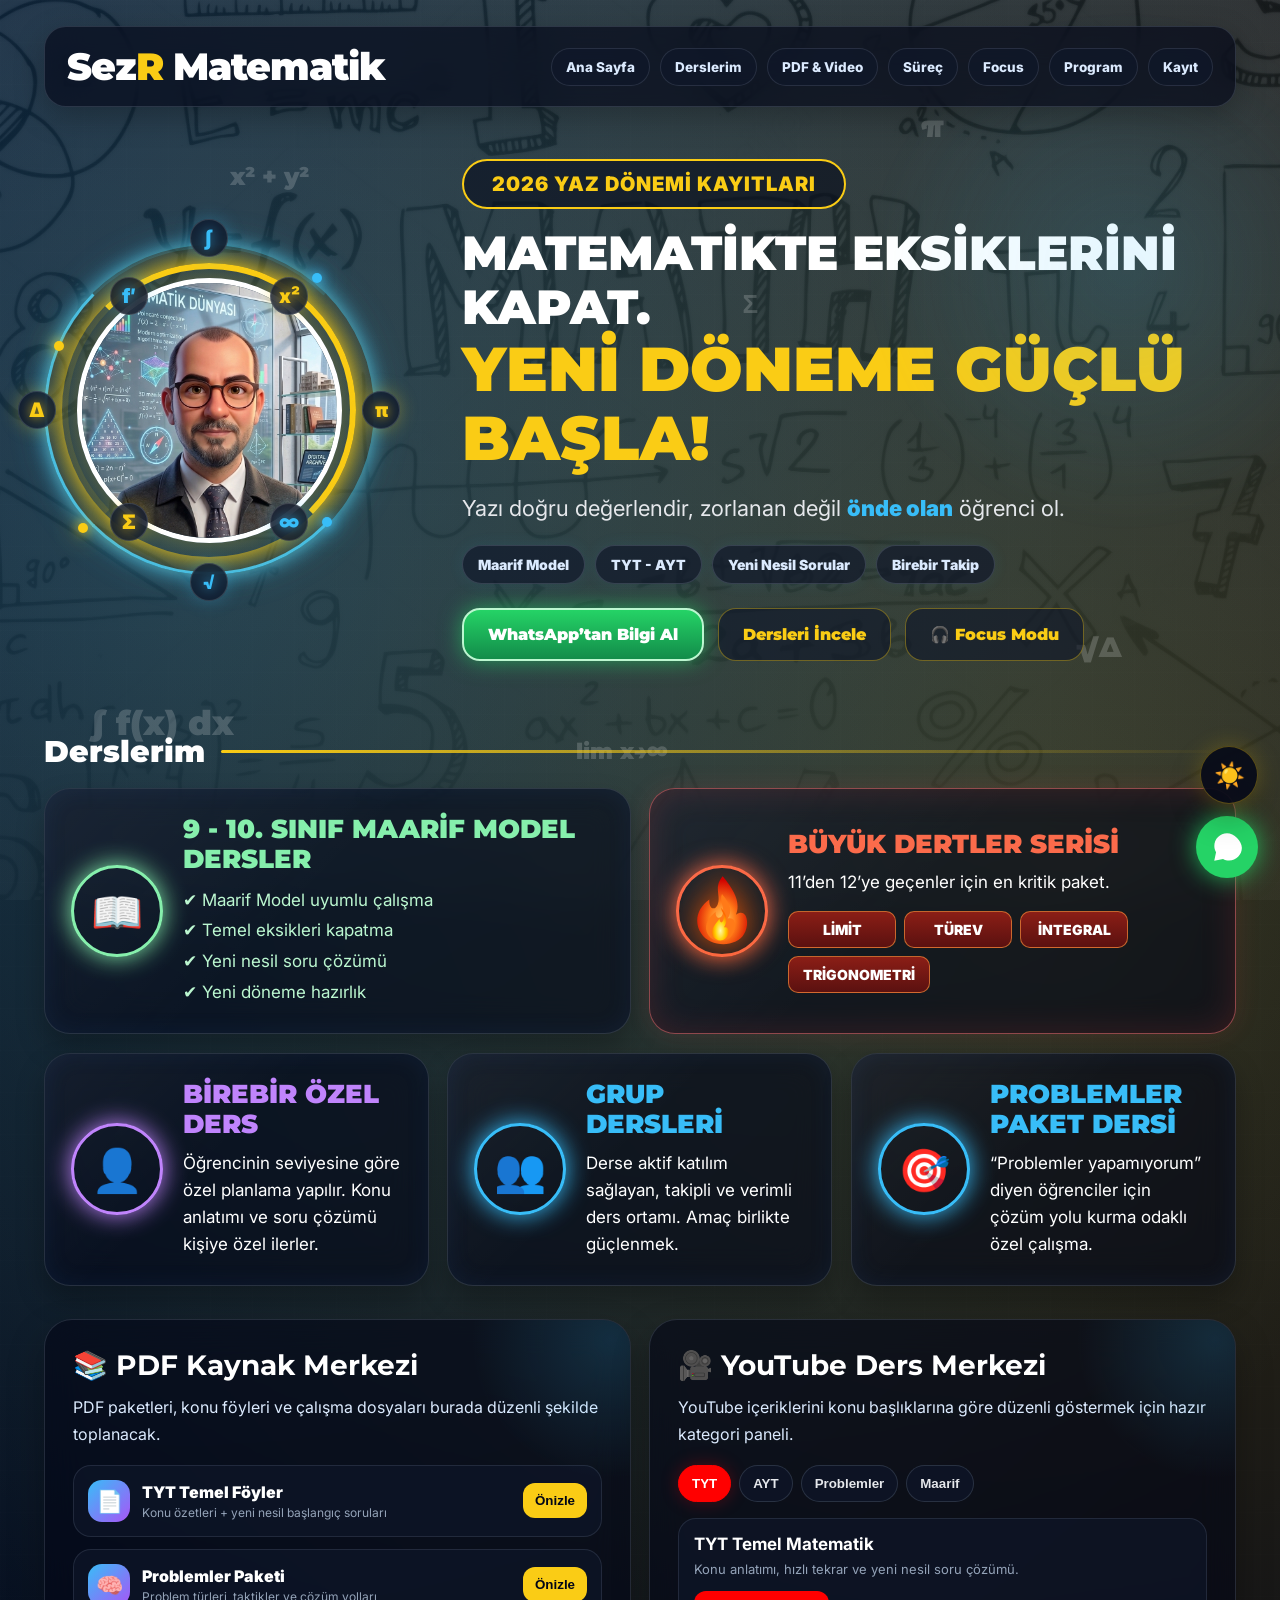
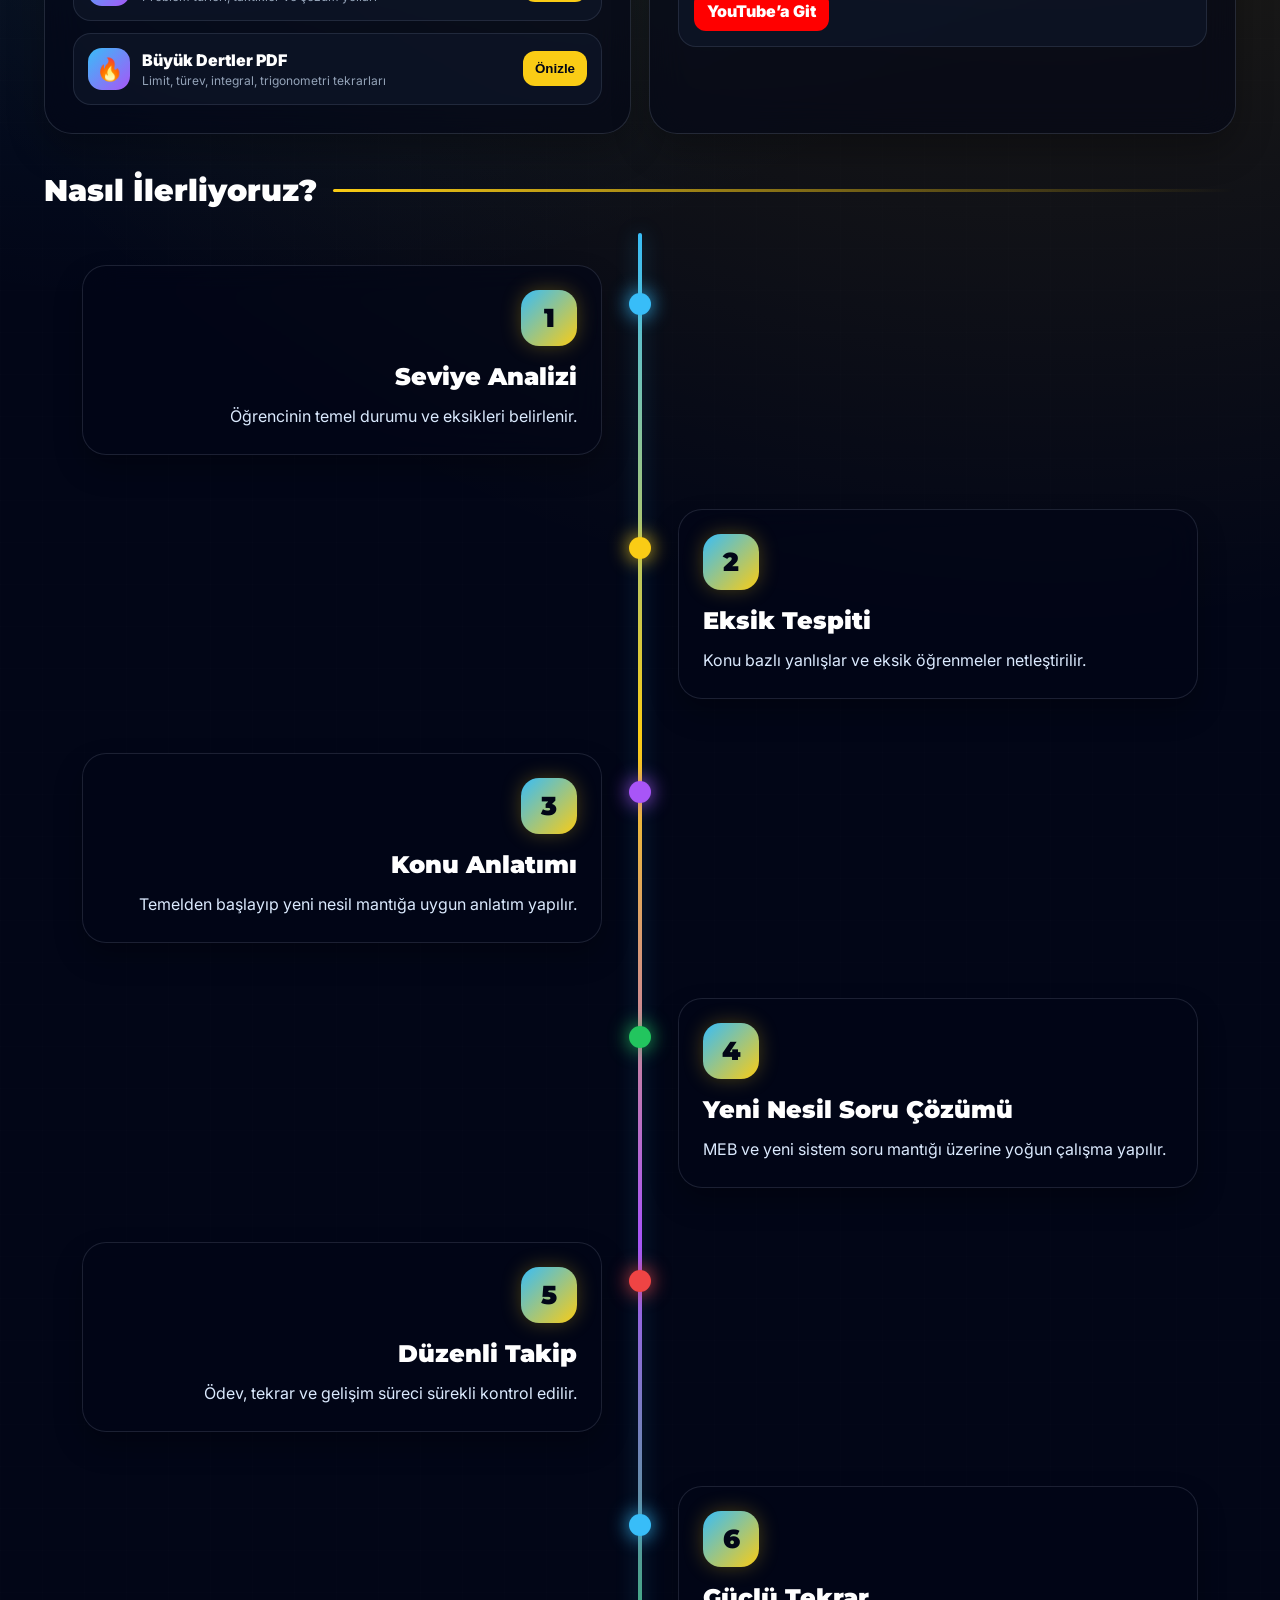
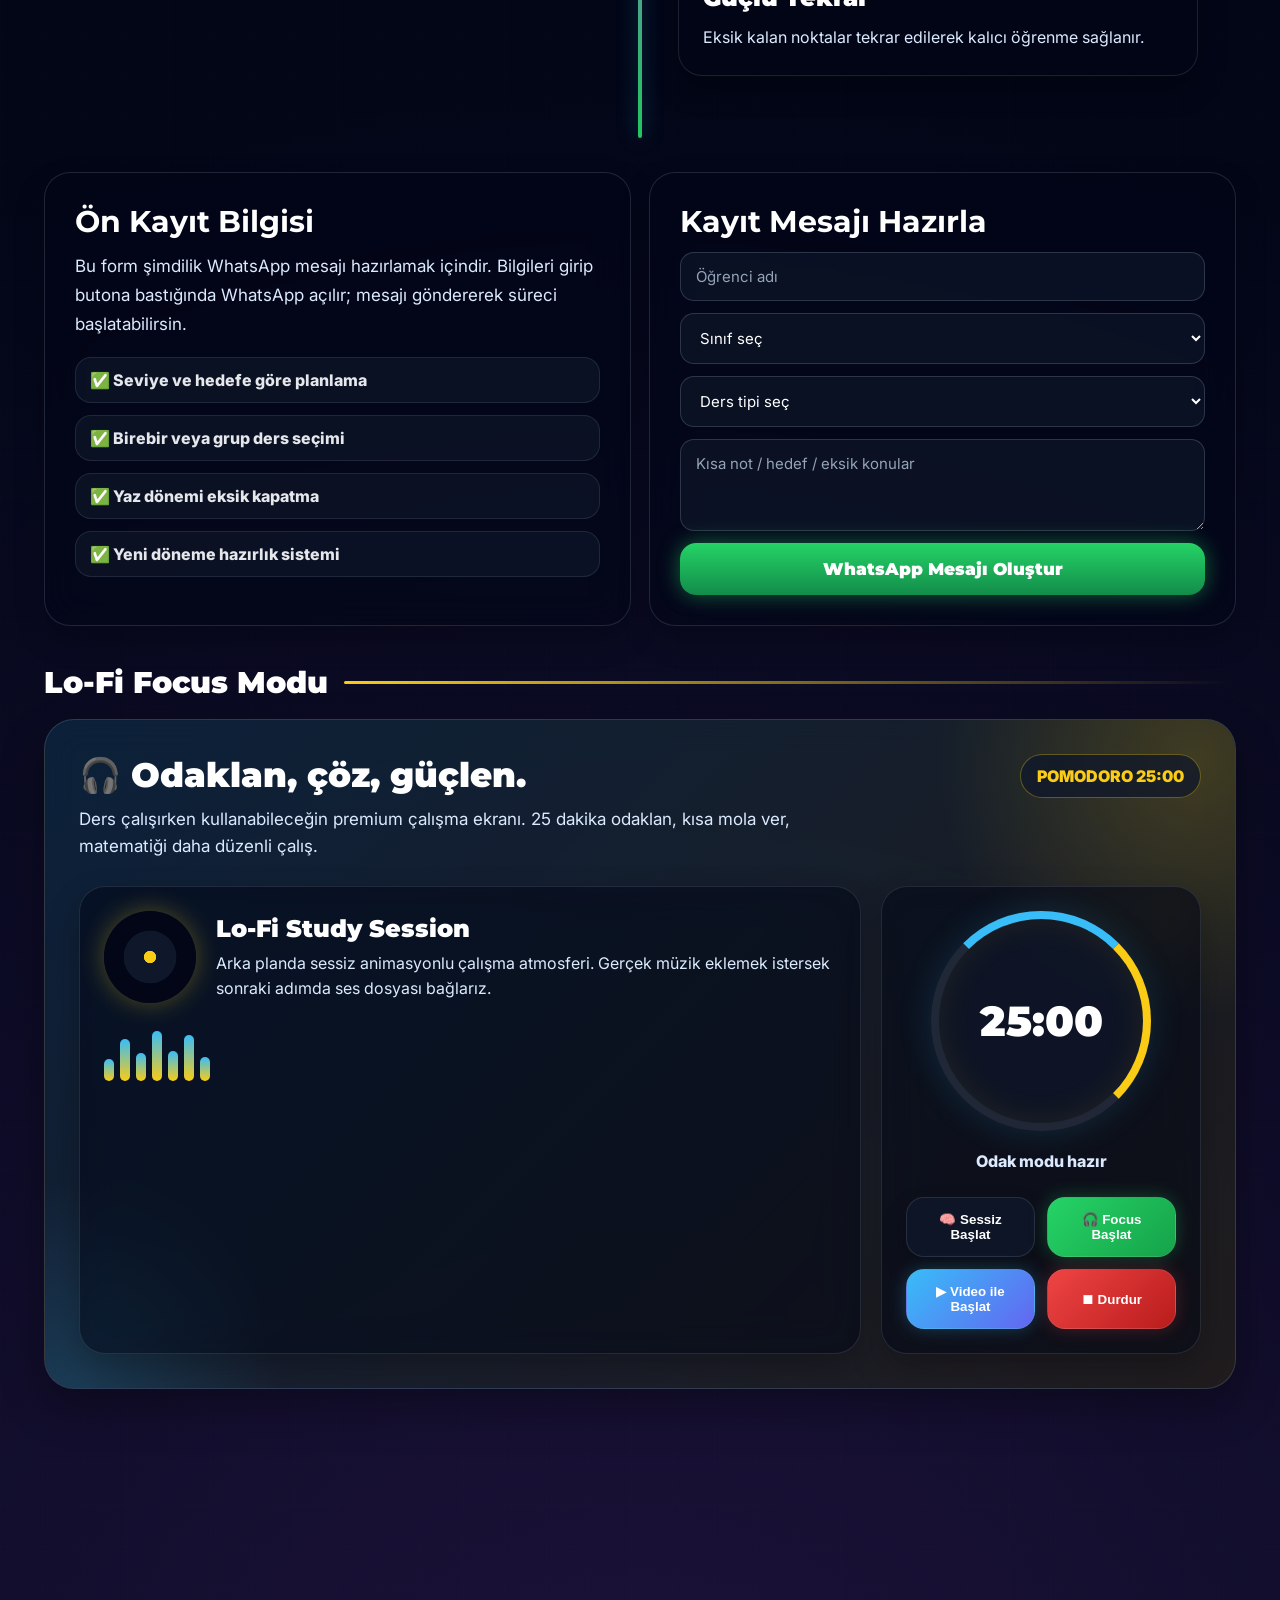
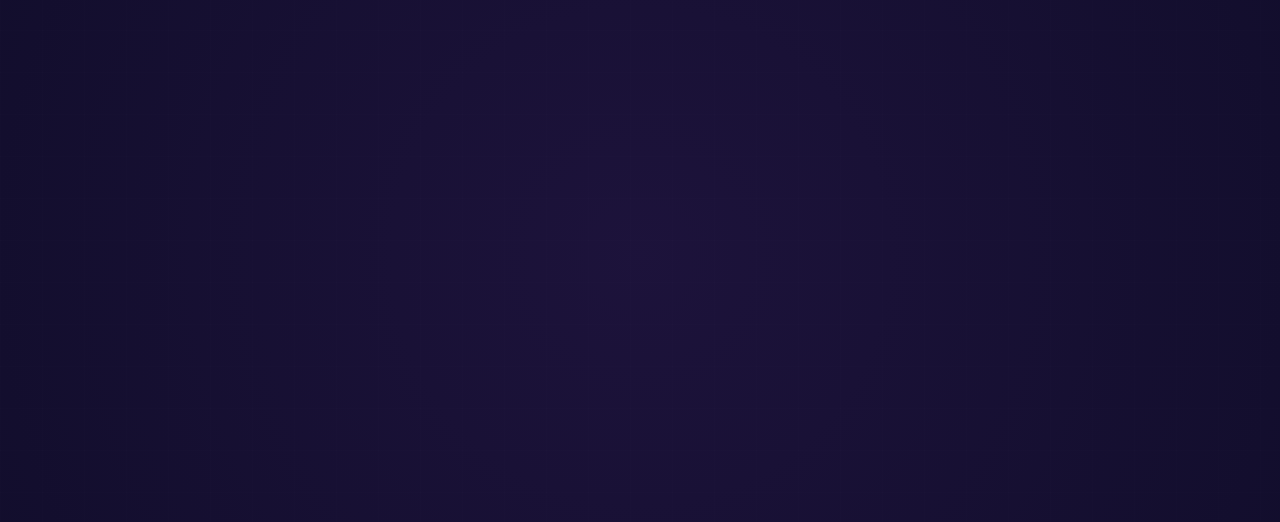
==== commit 55bc5bcd: "Add files via upload" ====
--- a/index.html
+++ b/index.html
@@ -1454,6 +1454,197 @@
 }
 }
 
+
+/* ===============================
+SEZR FOCUS ROOM ENTEGRASYON
+=============================== */
+.focus-room-hero{
+margin-top:24px;
+position:relative;
+border-radius:30px;
+overflow:hidden;
+min-height:360px;
+background:
+linear-gradient(90deg,rgba(2,6,23,.92),rgba(2,6,23,.55)),
+url("focus-room.png");
+background-size:cover;
+background-position:center;
+border:1px solid rgba(250,204,21,.25);
+box-shadow:0 22px 54px rgba(0,0,0,.42),0 0 30px rgba(250,204,21,.12);
+}
+
+.focus-room-content{
+position:relative;
+z-index:2;
+padding:34px;
+max-width:620px;
+}
+
+.focus-room-content h3{
+font-family:'Montserrat',sans-serif;
+font-size:38px;
+font-weight:900;
+line-height:1.1;
+margin-bottom:14px;
+}
+
+.focus-room-content h3 span{
+color:#facc15;
+}
+
+.focus-room-content p{
+color:#dbeafe;
+line-height:1.7;
+font-size:17px;
+margin-bottom:20px;
+}
+
+.focus-room-actions{
+display:flex;
+gap:12px;
+flex-wrap:wrap;
+}
+
+.focus-room-btn{
+border:0;
+cursor:pointer;
+text-decoration:none;
+display:inline-flex;
+align-items:center;
+justify-content:center;
+gap:10px;
+padding:14px 18px;
+border-radius:16px;
+font-weight:900;
+background:#facc15;
+color:#020617;
+box-shadow:0 0 22px rgba(250,204,21,.32);
+}
+
+.focus-room-btn.red{
+background:#ff0000;
+color:white;
+box-shadow:0 0 22px rgba(255,0,0,.28);
+}
+
+.focus-room-mini{
+margin-top:18px;
+display:grid;
+grid-template-columns:repeat(4,1fr);
+gap:10px;
+max-width:560px;
+}
+
+.focus-room-mini span{
+padding:10px 12px;
+border-radius:14px;
+background:rgba(15,23,42,.72);
+border:1px solid rgba(148,163,184,.16);
+font-size:13px;
+font-weight:900;
+color:#e5e7eb;
+}
+
+.focus-youtube-box{
+margin-top:18px;
+border-radius:26px;
+overflow:hidden;
+background:#020617;
+border:1px solid rgba(148,163,184,.18);
+box-shadow:0 18px 42px rgba(0,0,0,.36);
+display:none;
+}
+
+.focus-youtube-box.show{
+display:block;
+}
+
+.focus-youtube-frame{
+width:100%;
+aspect-ratio:16/9;
+border:0;
+display:block;
+}
+
+.focus-youtube-note{
+padding:14px 18px;
+background:rgba(15,23,42,.82);
+color:#dbeafe;
+font-size:13px;
+line-height:1.55;
+}
+
+.focus-video-input{
+margin-top:14px;
+display:flex;
+gap:8px;
+}
+
+.focus-video-input input{
+flex:1;
+min-width:0;
+padding:13px 14px;
+border-radius:14px;
+border:1px solid rgba(148,163,184,.22);
+background:rgba(15,23,42,.78);
+color:white;
+outline:none;
+}
+
+.focus-video-input button{
+border:0;
+border-radius:14px;
+padding:13px 14px;
+background:#25d366;
+color:white;
+font-weight:900;
+cursor:pointer;
+white-space:nowrap;
+}
+
+body.light-theme .focus-room-hero{
+background:
+linear-gradient(90deg,rgba(255,255,255,.90),rgba(255,255,255,.58)),
+url("focus-room.png");
+background-size:cover;
+background-position:center;
+}
+
+body.light-theme .focus-room-content p,
+body.light-theme .focus-youtube-note{
+color:#334155 !important;
+}
+
+body.light-theme .focus-room-mini span,
+body.light-theme .focus-video-input input{
+background:rgba(255,255,255,.82);
+color:#0f172a;
+border-color:rgba(15,23,42,.12);
+}
+
+@media(max-width:980px){
+.focus-room-hero{
+min-height:520px;
+background:
+linear-gradient(180deg,rgba(2,6,23,.92),rgba(2,6,23,.55)),
+url("focus-room.png");
+background-size:cover;
+background-position:center;
+}
+.focus-room-content{
+padding:24px;
+}
+.focus-room-content h3{
+font-size:30px;
+}
+.focus-room-mini{
+grid-template-columns:1fr 1fr;
+}
+.focus-video-input{
+flex-direction:column;
+}
+}
+
 </style>
 </head>
 <body>
@@ -1612,8 +1803,8 @@
 
 <div class="focus-master-controls">
   <button class="focus-main-btn" id="focusSilentStart">🧠 Sessiz Başlat</button>
-  <button class="focus-main-btn music" id="focusMusicStart">🎧 Müzik ile Başlat</button>
-  <button class="focus-main-btn video" id="focusVideoStart">🌙 Video ile Başlat</button>
+  <button class="focus-main-btn music" id="focusMusicStart">🎧 Focus Başlat</button>
+  <button class="focus-main-btn video" id="focusVideoStart">▶ Video ile Başlat</button>
   <button class="focus-main-btn stop" id="focusStopAll">⏹ Durdur</button>
 </div>
 
@@ -1625,76 +1816,8 @@
 
 
 
-<div class="lofi-media-panel">
-
-  <div class="lofi-video-card">
-    <div class="lofi-row-title">🌙 Lo-Fi Video Alanı</div>
-    <div class="lofi-row-text">
-      Buraya YouTube lo-fi çalışma videosu ekleyebilirsin. Link girilmezse kendi animasyonlu çalışma ekranı görünür.
-    </div>
-
-    <div class="lofi-video-screen" id="lofiVideoScreen">
-      <iframe id="lofiFrame" allow="autoplay; encrypted-media" allowfullscreen></iframe>
-
-      <div class="lofi-visual">
-        <div class="lofi-sun"></div>
-        <div class="lofi-mountain"></div>
-        <div class="lofi-mountain two"></div>
-        <div class="lofi-rain">
-          <span></span><span></span><span></span><span></span>
-          <span></span><span></span><span></span><span></span>
-        </div>
-      </div>
-
-      <div class="lofi-video-overlay">
-        <strong>SezR Study Atmosphere</strong>
-        <span>Animasyonlu sessiz çalışma ekranı</span>
-      </div>
-    </div>
-
-    <div class="lofi-input-row" style="margin-top:14px;">
-      <input id="lofiYoutubeUrl" type="url" placeholder="YouTube lo-fi linki yapıştır">
-      <button id="lofiLoadVideo">Videoyu Ekle</button>
-    </div>
-
-    <div class="lofi-note">
-      Not: YouTube otomatik çalmayı bazen engeller. Video görünür; oynatmayı kullanıcı başlatır.
-    </div>
-  </div>
-
-  <div class="lofi-audio-card">
-    <div class="lofi-row-title">🎧 Müzik Dosyası</div>
-    <div class="lofi-row-text">
-      Repoya <b>lofi.mp3</b> yüklersen buradaki player çalar. Şimdilik görsel focus modu aktif kalır.
-    </div>
-
-    <div class="lofi-audio-main">
-      <div class="lofi-audio-disc"></div>
-      <div class="lofi-audio-info">
-        <strong id="lofiTrackName">lofi.mp3</strong>
-        <span id="lofiAudioStatus">Dosya varsa çalmaya hazır.</span>
-      </div>
-    </div>
-
-    <div class="lofi-audio-controls">
-      <button class="lofi-mini-btn green" id="lofiPlayAudio">▶ Oynat</button>
-      <button class="lofi-mini-btn dark" id="lofiPauseAudio">⏸ Duraklat</button>
-      <button class="lofi-mini-btn dark" id="lofiStopAudio">⏹ Sıfırla</button>
-    </div>
-
-    <input class="lofi-volume" id="lofiVolume" type="range" min="0" max="1" step="0.01" value="0.45">
-
-    <audio id="lofiAudio" src="lofi.mp3" loop preload="none"></audio>
-
-    <div class="lofi-note">
-      Telif sorunu olmaması için kendi yüklediğin veya telifsiz bir MP3 kullanmalısın.
-    </div>
-  </div>
-
 </div>
-
-
-<section id="program" class="program-section"><h2 class="section-title">Ders Programı</h2><div class="program-grid"><div class="program-card"><strong>Hafta İçi</strong><span>Okul sonrası birebir ve grup dersleri</span></div><div class="program-card"><strong>Hafta Sonu</strong><span>Yoğun tekrar, problem ve soru çözümü</span></div><div class="program-card"><strong>Yaz Dönemi</strong><span>Eksikleri kapatma ve yeni döneme hazırlık</span></div></div></section>
+</section>
 <section class="info-row"><div class="info"><span class="emoji">👥</span> KONTENJAN SINIRLIDIR!</div><div class="info"><span class="emoji">✅</span> ÖN KAYITLAR BAŞLAMIŞTIR!</div><div class="info"><span class="emoji">⭐</span> FIRSATI KAÇIRMA, <span class="script">Bugünden Güçlen!</span></div></section>
 <section id="iletisim" class="final-cta"><h2>Programını Birlikte Planlayalım</h2><p>Seviyene ve hedeflerine uygun ders programı için WhatsApp’tan hemen bilgi al.</p><a class="button" href="https://wa.me/905058266949?text=Merhaba%20SezR%20Matematik%20dersleri%20hakk%C4%B1nda%20bilgi%20almak%20istiyorum"><span class="whatsapp-icon"><svg viewBox="0 0 32 32"><path d="M16.04 3C9.44 3 4.08 8.36 4.08 14.96c0 2.12.56 4.18 1.62 5.99L4 29l8.28-1.64c1.7.93 3.62 1.42 5.76 1.42C24.64 28.78 30 23.42 30 16.82S22.64 3 16.04 3zm0 22.72c-1.76 0-3.44-.48-4.9-1.38l-.35-.21-4.9.97 1-4.78-.23-.38a9.06 9.06 0 01-1.4-4.98c0-4.98 4.05-9.03 9.03-9.03s9.03 4.05 9.03 9.03-4.05 10.76-9.03 10.76zm5.14-6.76c-.28-.14-1.66-.82-1.92-.91-.26-.1-.45-.14-.64.14-.19.28-.74.91-.91 1.1-.17.19-.34.21-.62.07-.28-.14-1.18-.44-2.25-1.4-.83-.74-1.39-1.65-1.55-1.93-.16-.28-.02-.43.12-.57.13-.13.28-.34.42-.51.14-.17.19-.28.28-.47.09-.19.05-.35-.02-.49-.07-.14-.64-1.55-.88-2.13-.23-.56-.47-.48-.64-.49h-.55c-.19 0-.49.07-.75.35-.26.28-.98.96-.98 2.34s1 2.71 1.14 2.9c.14.19 1.97 3 4.77 4.2.67.29 1.19.46 1.59.59.67.21 1.28.18 1.76.11.54-.08 1.66-.68 1.89-1.33.23-.65.23-1.21.16-1.33-.07-.12-.26-.19-.54-.33z"/></svg></span><span>BANA UYGUN PROGRAMI SOR<small>WhatsApp üzerinden hemen yazın</small></span></a></section>
 <footer class="footer"><div class="footer-left"><h3>SezR Matematik Sistemi</h3><p>PDF kaynaklar, YouTube dersler, Focus modu ve kayıt sistemiyle gelişen SezR Matematik platformu.</p></div><div class="footer-links"><a href="#">Ana Sayfa</a><a href="#dersler">Dersler</a><a href="#kaynaklar">PDF & Video</a><a href="#focus">Focus</a><a href="https://youtube.com/@sezrmatematik?si=xK3wnd2U6LbqFKm0" target="_blank">YouTube</a><a href="https://wa.me/905058266949">WhatsApp</a></div></footer>
@@ -2312,5 +2435,87 @@
 })();
 </script>
 
+
+<script>
+(function(){
+  const urlInput = document.getElementById("focusYoutubeUrl");
+  const saveBtn = document.getElementById("focusSaveVideo");
+  const startBtn = document.getElementById("focusRoomStart");
+  const box = document.getElementById("focusYoutubeBox");
+  const frame = document.getElementById("focusYoutubeFrame");
+
+  function toEmbed(url){
+    if(!url) return "";
+    try{
+      const u = new URL(url);
+      let id = "";
+
+      if(u.hostname.includes("youtu.be")){
+        id = u.pathname.replace("/","");
+      }else if(u.searchParams.get("v")){
+        id = u.searchParams.get("v");
+      }else if(u.pathname.includes("/embed/")){
+        id = u.pathname.split("/embed/")[1];
+      }else if(u.pathname.includes("/live/")){
+        id = u.pathname.split("/live/")[1];
+      }
+
+      id = id.split("?")[0].split("&")[0];
+      if(!id) return "";
+
+      return "https://www.youtube.com/embed/" + id + "?rel=0&modestbranding=1";
+    }catch(e){
+      return "";
+    }
+  }
+
+  function loadVideo(url, autoplay){
+    const embed = toEmbed(url);
+    if(!embed){
+      alert("Geçerli bir YouTube video linki yapıştır.");
+      return false;
+    }
+
+    frame.src = embed + (autoplay ? "&autoplay=1" : "");
+    box.classList.add("show");
+    box.scrollIntoView({behavior:"smooth", block:"center"});
+    return true;
+  }
+
+  const saved = localStorage.getItem("sezrFocusYoutube");
+  if(saved && urlInput){
+    urlInput.value = saved;
+  }
+
+  if(saveBtn){
+    saveBtn.addEventListener("click", function(){
+      const val = urlInput.value.trim();
+      if(loadVideo(val, false)){
+        localStorage.setItem("sezrFocusYoutube", val);
+      }
+    });
+  }
+
+  if(startBtn){
+    startBtn.addEventListener("click", function(){
+      const val = (urlInput && urlInput.value.trim()) || localStorage.getItem("sezrFocusYoutube");
+
+      if(!val){
+        alert("Önce YouTube Focus video linkini yapıştırıp kaydet.");
+        return;
+      }
+
+      localStorage.setItem("sezrFocusYoutube", val);
+      loadVideo(val, true);
+
+      const silentBtn = document.getElementById("focusSilentStart");
+      if(silentBtn){
+        silentBtn.click();
+      }
+    });
+  }
+})();
+</script>
+
 </body>
 </html>
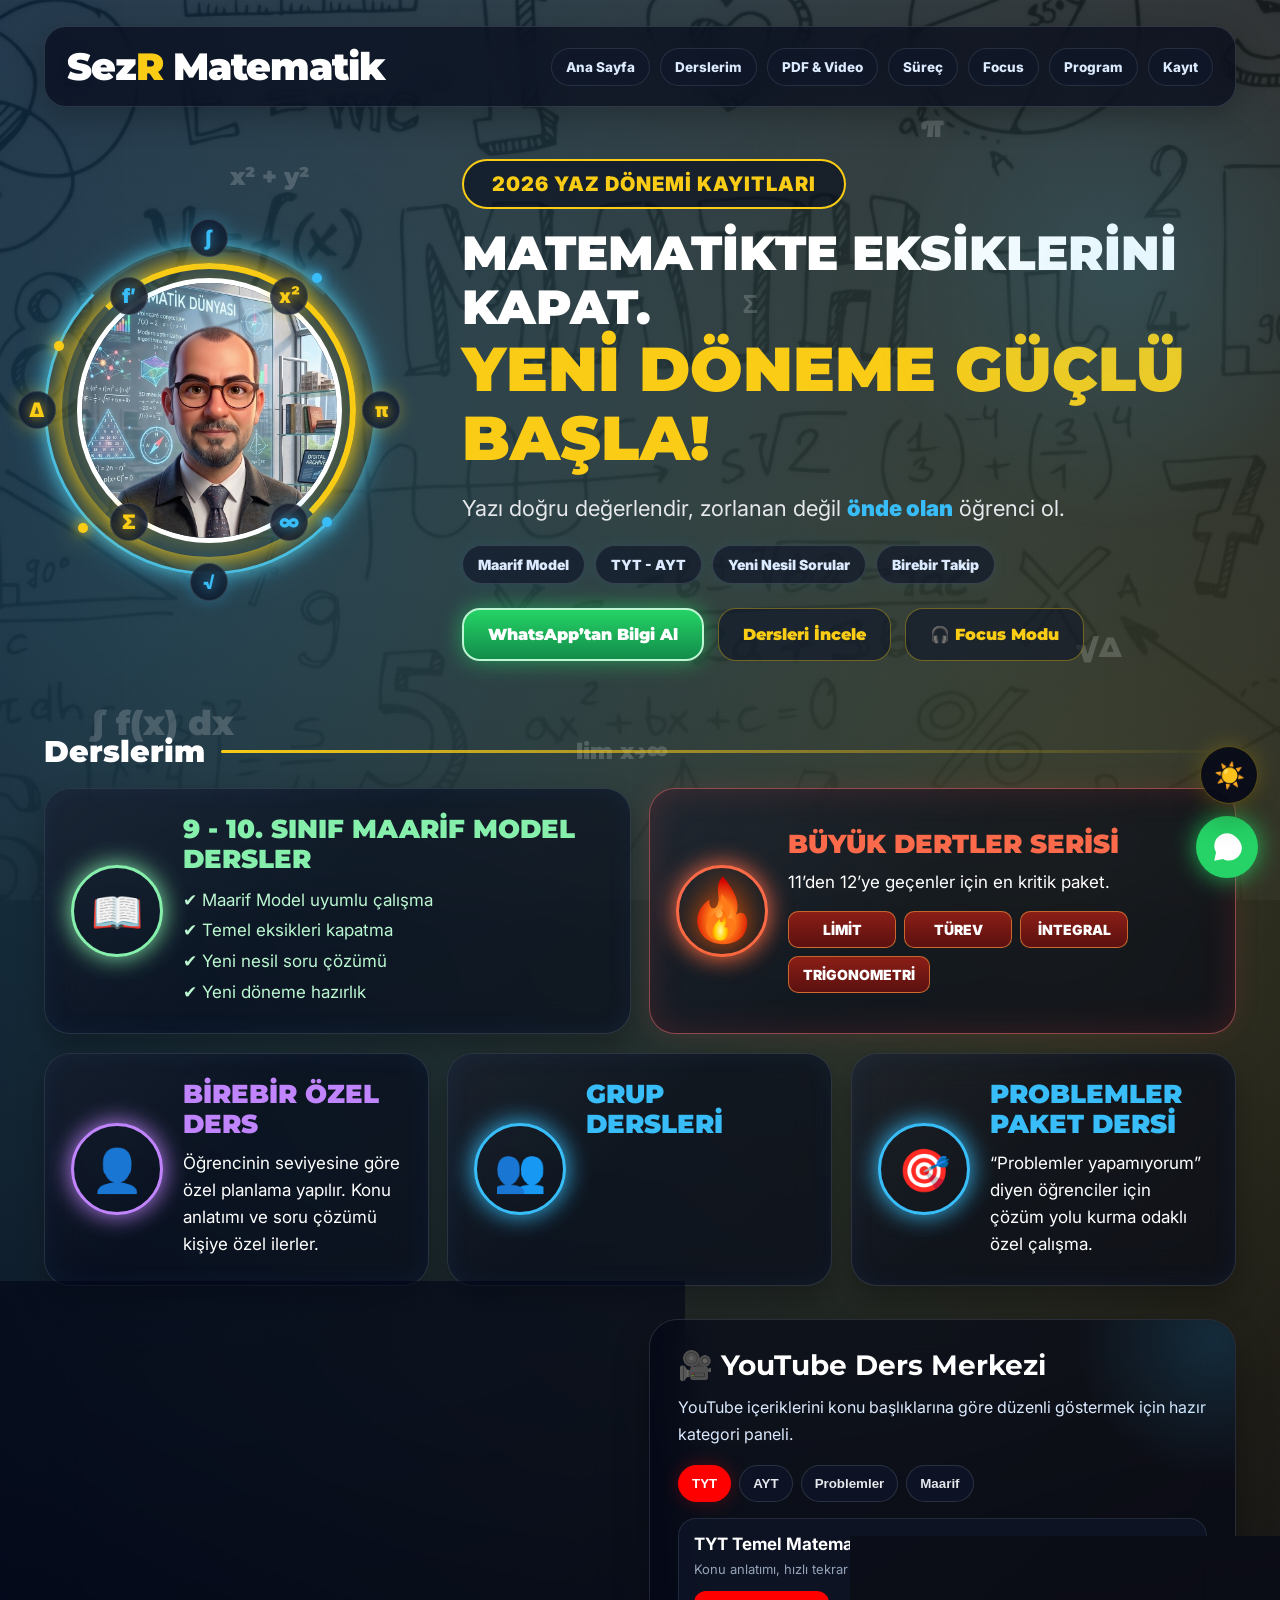
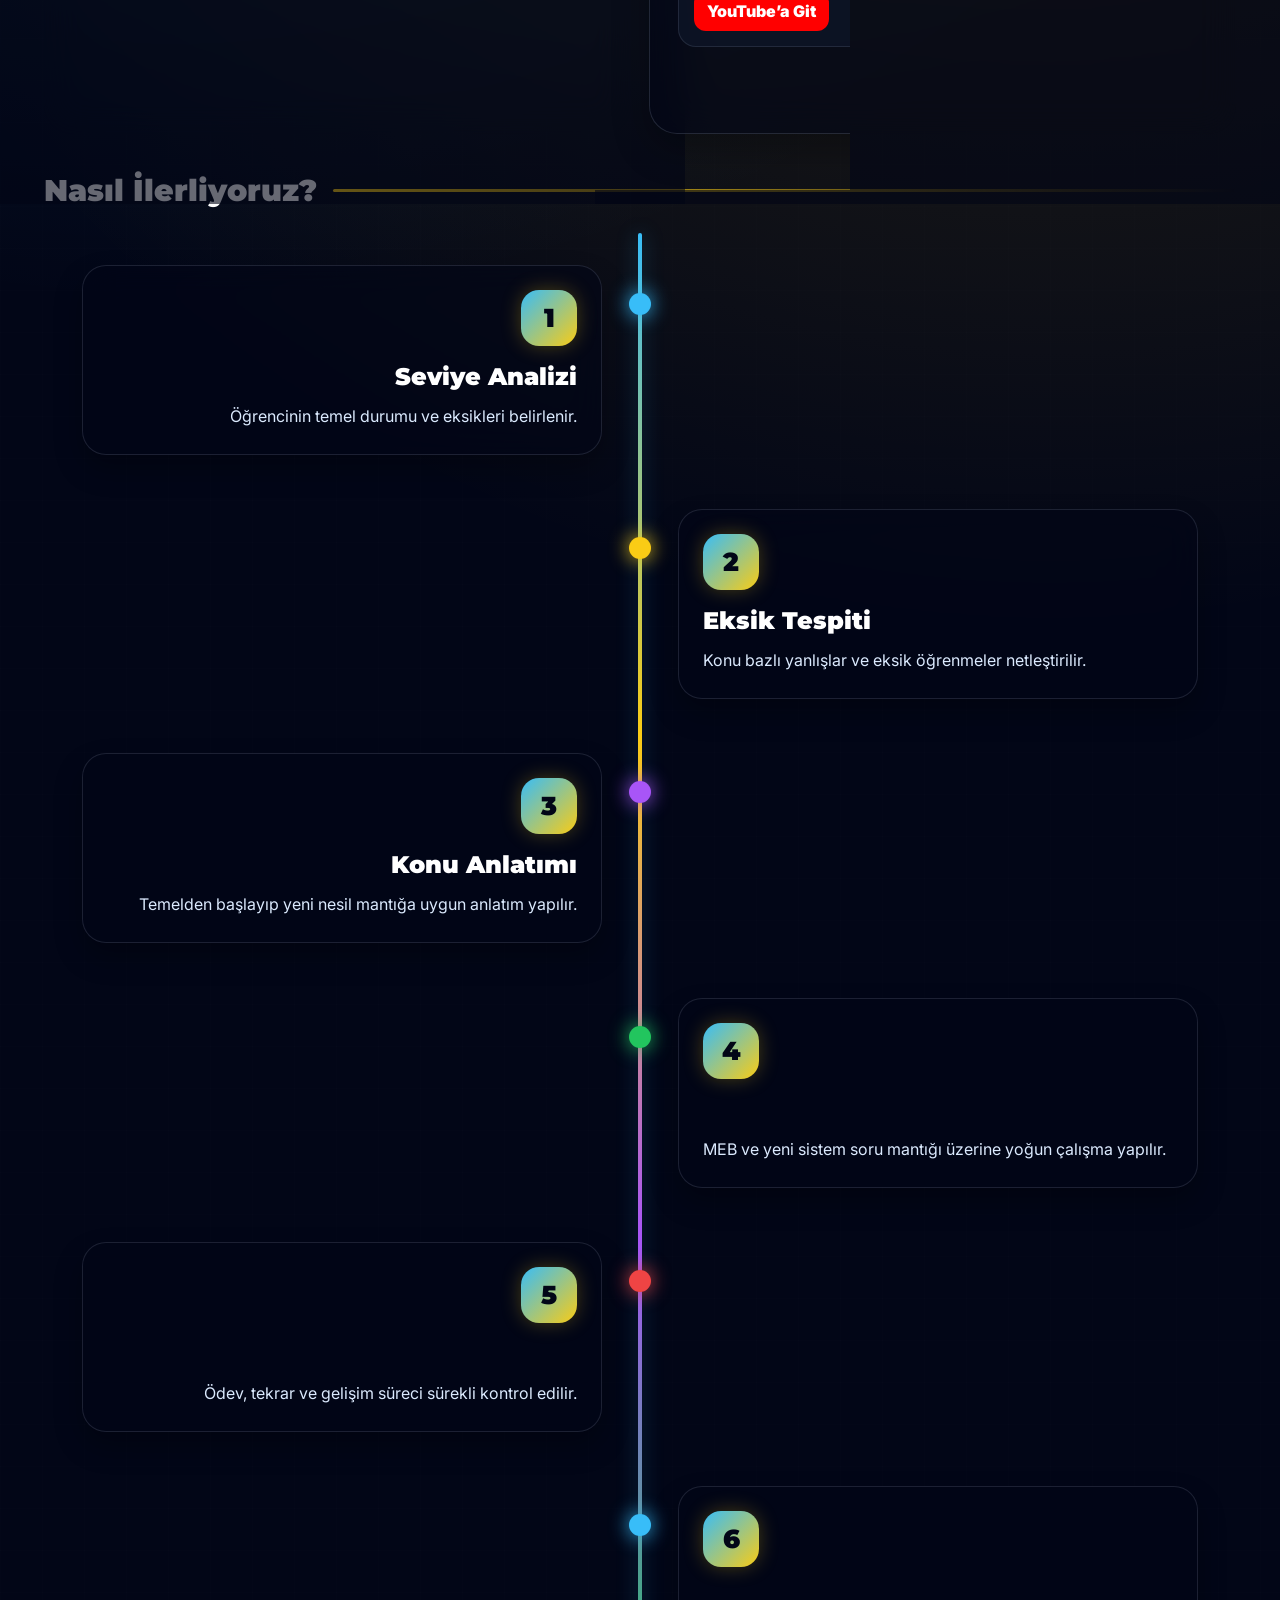
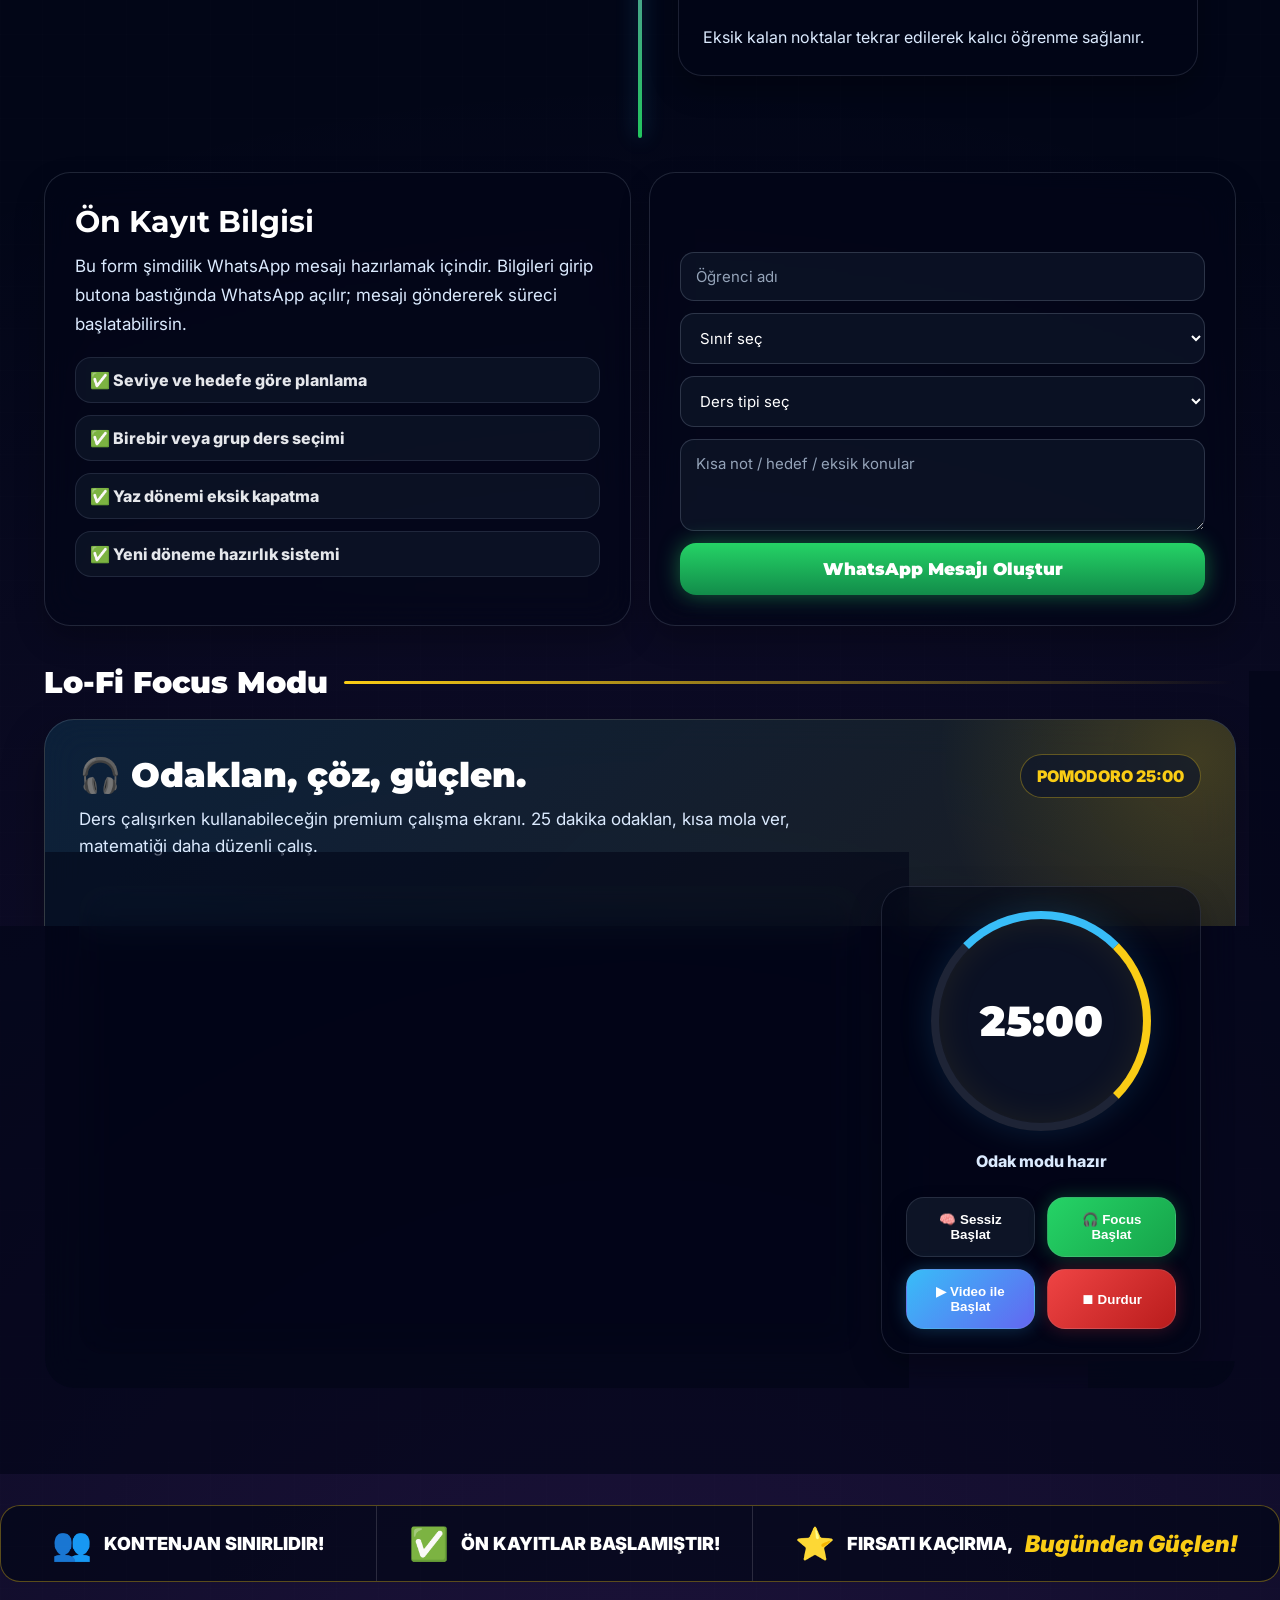
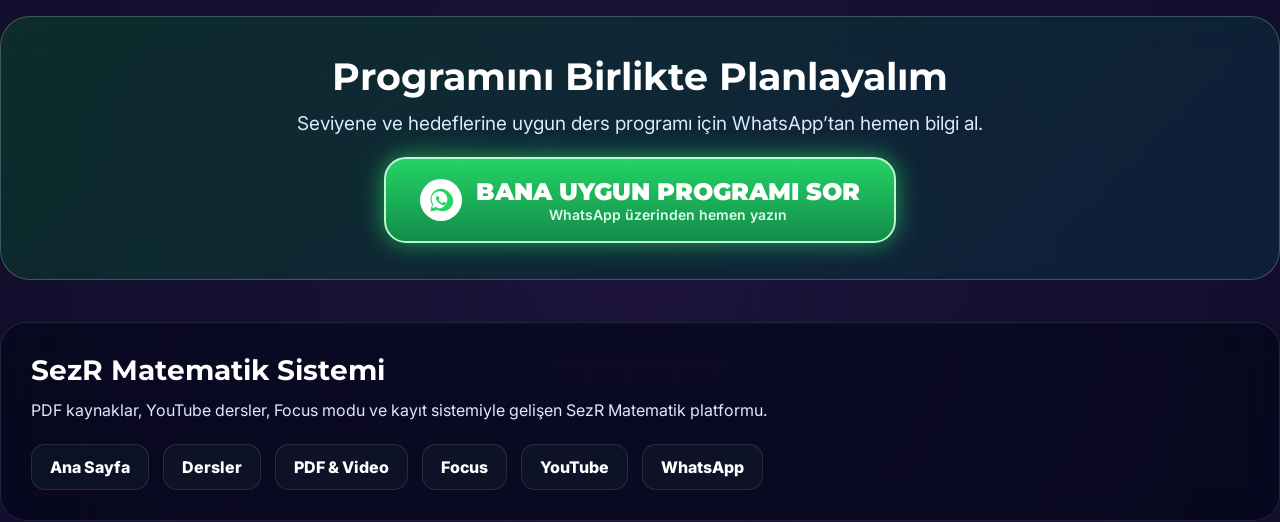
==== commit 1e5c966d: "Add files via upload" ====
--- a/index.html
+++ b/index.html
@@ -2517,5 +2517,164 @@
 })();
 </script>
 
+
+<script>
+/* SEZR FOCUS VIDEO FIX */
+(function(){
+  function getYoutubeInput(){
+    return document.getElementById("focusYoutubeUrl") || document.getElementById("lofiYoutubeUrl");
+  }
+
+  function getYoutubeFrame(){
+    return document.getElementById("focusYoutubeFrame") || document.getElementById("lofiFrame");
+  }
+
+  function getYoutubeBox(){
+    return document.getElementById("focusYoutubeBox") || document.getElementById("lofiVideoScreen");
+  }
+
+  function toEmbed(url){
+    if(!url) return "";
+    try{
+      const u = new URL(url);
+      let id = "";
+
+      if(u.hostname.includes("youtu.be")){
+        id = u.pathname.replace("/","");
+      }else if(u.searchParams.get("v")){
+        id = u.searchParams.get("v");
+      }else if(u.pathname.includes("/embed/")){
+        id = u.pathname.split("/embed/")[1];
+      }else if(u.pathname.includes("/live/")){
+        id = u.pathname.split("/live/")[1];
+      }
+
+      id = (id || "").split("?")[0].split("&")[0];
+
+      if(!id) return "";
+
+      return "https://www.youtube.com/embed/" + id + "?rel=0&modestbranding=1&playsinline=1";
+    }catch(e){
+      return "";
+    }
+  }
+
+  function startTimerOnly(){
+    const silentBtn = document.getElementById("focusSilentStart");
+    if(silentBtn){
+      silentBtn.click();
+      return;
+    }
+
+    const startBtn = document.getElementById("focusStart");
+    if(startBtn){
+      startBtn.click();
+    }
+  }
+
+  function startFocusVideo(){
+    const input = getYoutubeInput();
+    const frame = getYoutubeFrame();
+    const box = getYoutubeBox();
+
+    const typed = input ? input.value.trim() : "";
+    const saved = localStorage.getItem("sezrFocusYoutube") || localStorage.getItem("sezrLofiVideo") || "";
+    const url = typed || saved;
+
+    if(!url){
+      alert("Önce Focus bölümündeki YouTube video linki kutusuna video linkini yapıştırıp Kaydet butonuna bas.");
+      if(input){
+        input.scrollIntoView({behavior:"smooth", block:"center"});
+        setTimeout(function(){ input.focus(); }, 500);
+      }
+      return;
+    }
+
+    const embed = toEmbed(url);
+
+    if(!embed){
+      alert("YouTube linki geçerli görünmüyor. Normal video linkini yapıştır: https://youtube.com/watch?v=...");
+      return;
+    }
+
+    localStorage.setItem("sezrFocusYoutube", url);
+    localStorage.setItem("sezrLofiVideo", url);
+
+    if(frame){
+      frame.src = embed + "&autoplay=1";
+    }
+
+    if(box){
+      box.classList.add("show");
+      box.classList.add("video-active");
+      box.scrollIntoView({behavior:"smooth", block:"center"});
+    }
+
+    startTimerOnly();
+  }
+
+  function saveFocusVideo(){
+    const input = getYoutubeInput();
+    const frame = getYoutubeFrame();
+    const box = getYoutubeBox();
+
+    if(!input) return;
+
+    const url = input.value.trim();
+    const embed = toEmbed(url);
+
+    if(!embed){
+      alert("Geçerli bir YouTube video linki yapıştır.");
+      return;
+    }
+
+    localStorage.setItem("sezrFocusYoutube", url);
+    localStorage.setItem("sezrLofiVideo", url);
+
+    if(frame){
+      frame.src = embed;
+    }
+
+    if(box){
+      box.classList.add("show");
+      box.classList.add("video-active");
+      box.scrollIntoView({behavior:"smooth", block:"center"});
+    }
+  }
+
+  function wireButtons(){
+    const idsStart = ["focusRoomStart","focusVideoStart","lofiLoadVideoStart"];
+    idsStart.forEach(function(id){
+      const btn = document.getElementById(id);
+      if(btn && !btn.dataset.sezrFixed){
+        btn.dataset.sezrFixed = "yes";
+        btn.addEventListener("click", function(e){
+          e.preventDefault();
+          startFocusVideo();
+        });
+      }
+    });
+
+    const idsSave = ["focusSaveVideo","lofiLoadVideo"];
+    idsSave.forEach(function(id){
+      const btn = document.getElementById(id);
+      if(btn && !btn.dataset.sezrSaveFixed){
+        btn.dataset.sezrSaveFixed = "yes";
+        btn.addEventListener("click", function(e){
+          e.preventDefault();
+          saveFocusVideo();
+        });
+      }
+    });
+  }
+
+  if(document.readyState === "loading"){
+    document.addEventListener("DOMContentLoaded", wireButtons);
+  }else{
+    wireButtons();
+  }
+})();
+</script>
+
 </body>
 </html>
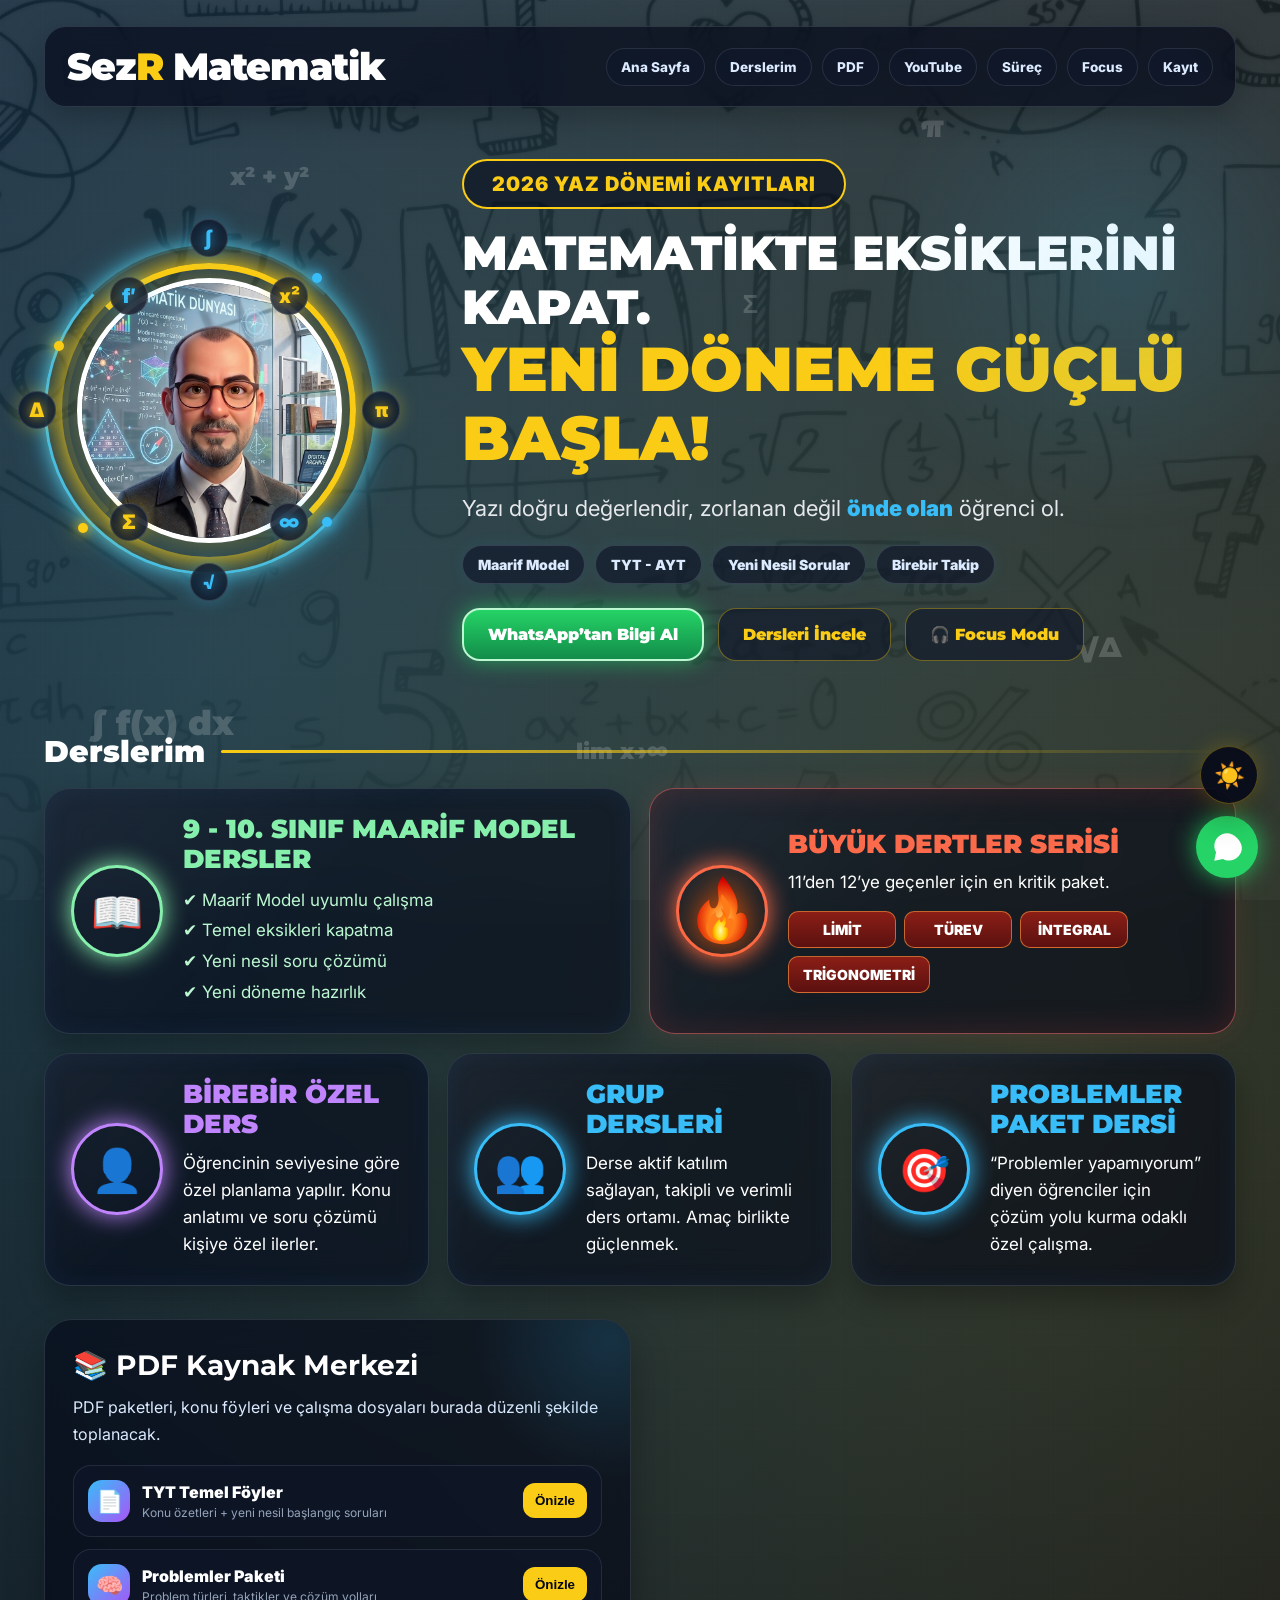
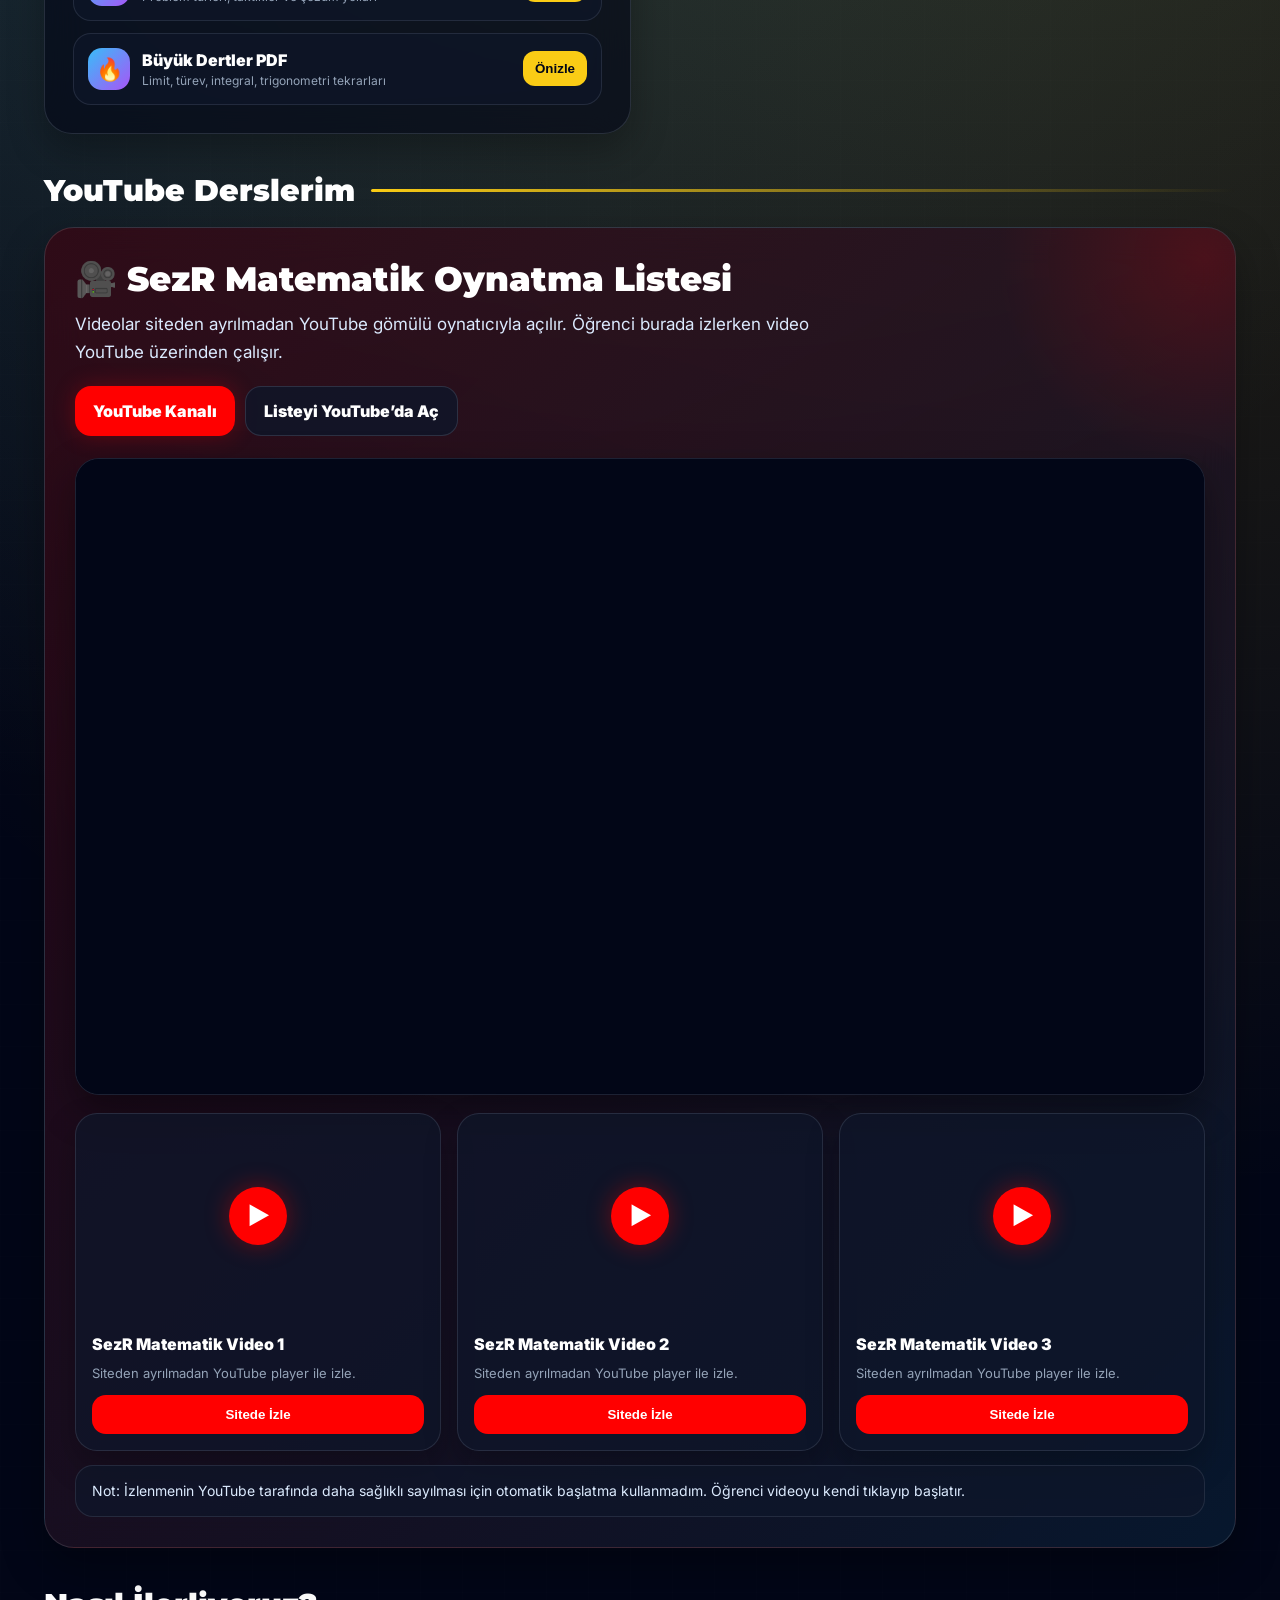
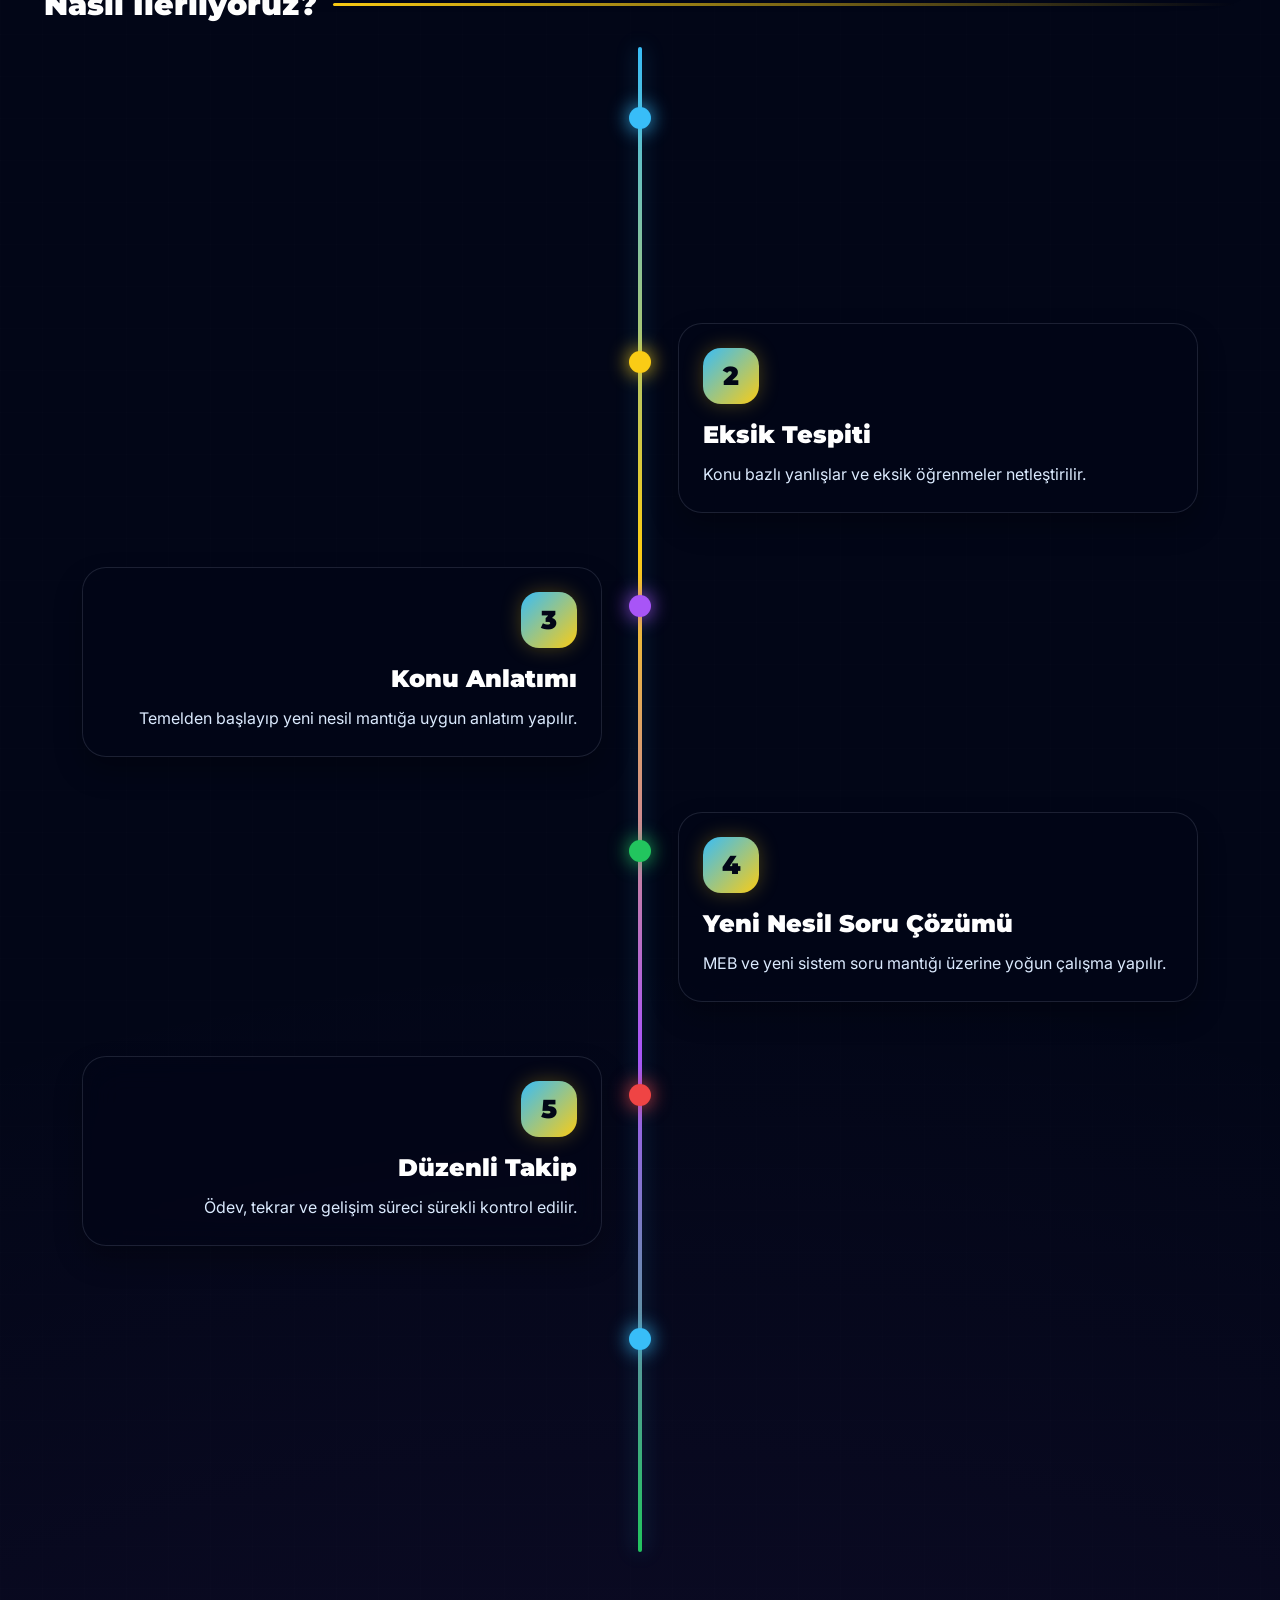
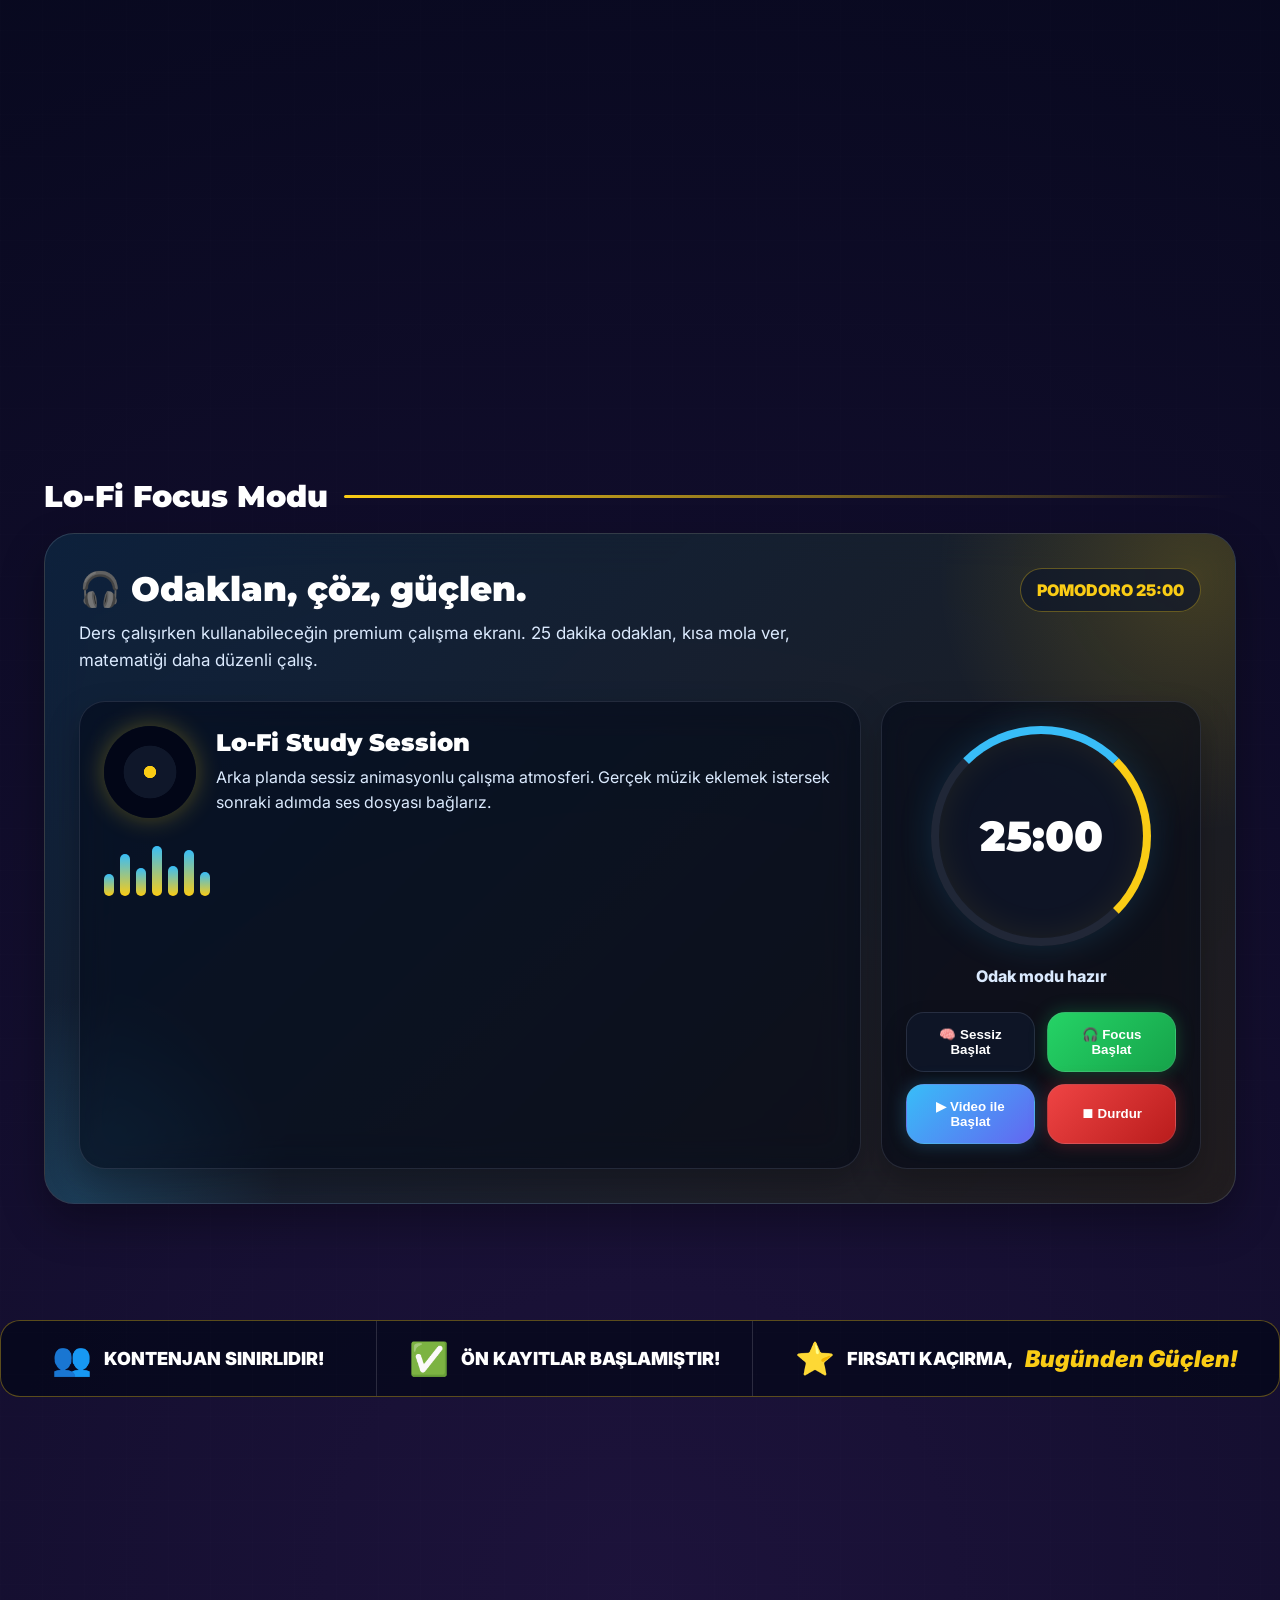
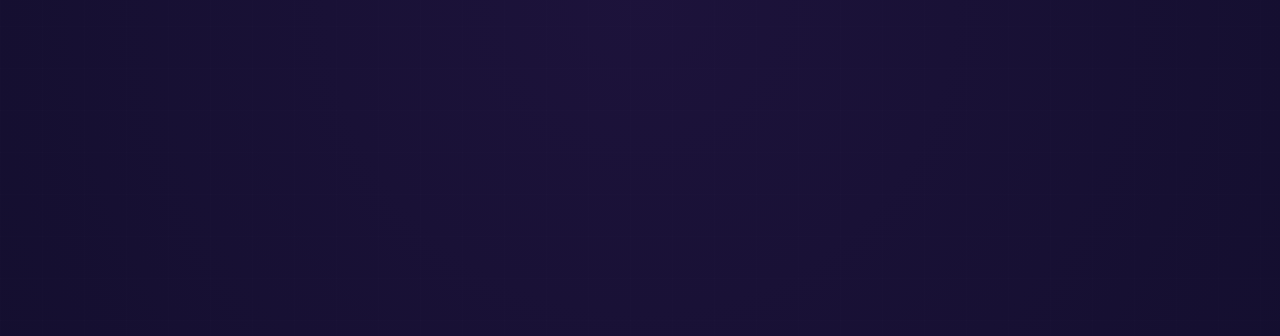
==== commit 93505a48: "Add files via upload" ====
--- a/index.html
+++ b/index.html
@@ -1645,6 +1645,264 @@
 }
 }
 
+
+/* ===============================
+SEZR YOUTUBE OYNATMA LİSTESİ MODU
+=============================== */
+.youtube-playlist-section{
+margin-top:34px;
+}
+
+.youtube-playlist-panel{
+position:relative;
+overflow:hidden;
+border-radius:30px;
+padding:30px;
+background:
+linear-gradient(135deg,rgba(255,0,0,.16),rgba(56,189,248,.10)),
+rgba(2,6,23,.64);
+border:1px solid rgba(255,255,255,.12);
+backdrop-filter:blur(18px);
+box-shadow:0 18px 44px rgba(0,0,0,.32);
+}
+
+.youtube-playlist-panel::before{
+content:"";
+position:absolute;
+width:420px;
+height:420px;
+right:-180px;
+top:-180px;
+border-radius:50%;
+background:radial-gradient(circle,rgba(255,0,0,.18),transparent 70%);
+pointer-events:none;
+}
+
+.youtube-playlist-head{
+position:relative;
+z-index:2;
+display:flex;
+justify-content:space-between;
+align-items:flex-start;
+gap:20px;
+flex-wrap:wrap;
+margin-bottom:22px;
+}
+
+.youtube-playlist-head h2{
+font-family:'Montserrat',sans-serif;
+font-size:34px;
+font-weight:900;
+margin-bottom:10px;
+}
+
+.youtube-playlist-head p{
+color:#dbeafe;
+font-size:17px;
+line-height:1.65;
+max-width:760px;
+}
+
+.youtube-playlist-actions{
+display:flex;
+gap:10px;
+flex-wrap:wrap;
+}
+
+.youtube-action{
+text-decoration:none;
+border:0;
+cursor:pointer;
+border-radius:16px;
+padding:14px 18px;
+font-weight:900;
+display:inline-flex;
+align-items:center;
+justify-content:center;
+gap:8px;
+background:#ff0000;
+color:white;
+box-shadow:0 0 22px rgba(255,0,0,.25);
+}
+
+.youtube-action.dark{
+background:rgba(15,23,42,.82);
+border:1px solid rgba(148,163,184,.20);
+box-shadow:none;
+}
+
+.youtube-embed-wrap{
+position:relative;
+z-index:2;
+border-radius:24px;
+overflow:hidden;
+background:#020617;
+border:1px solid rgba(148,163,184,.18);
+box-shadow:0 16px 38px rgba(0,0,0,.38);
+}
+
+.youtube-playlist-frame{
+display:block;
+width:100%;
+aspect-ratio:16/9;
+border:0;
+background:#020617;
+}
+
+.youtube-playlist-note{
+position:relative;
+z-index:2;
+margin-top:14px;
+padding:14px 16px;
+border-radius:18px;
+background:rgba(15,23,42,.72);
+border:1px solid rgba(148,163,184,.16);
+font-size:14px;
+line-height:1.6;
+color:#dbeafe;
+}
+
+body.light-theme .youtube-playlist-panel,
+body.light-theme .youtube-playlist-note{
+background:rgba(255,255,255,.78) !important;
+color:#0f172a;
+border-color:rgba(15,23,42,.12);
+}
+
+body.light-theme .youtube-playlist-head p,
+body.light-theme .youtube-playlist-note{
+color:#334155 !important;
+}
+
+@media(max-width:980px){
+.youtube-playlist-panel{
+padding:22px;
+}
+.youtube-playlist-head h2{
+font-size:28px;
+}
+.youtube-playlist-actions{
+width:100%;
+}
+.youtube-action{
+width:100%;
+}
+}
+
+
+/* ===============================
+SEZR SEÇİLİ YOUTUBE VİDEOLARI
+=============================== */
+.youtube-video-grid{
+display:grid;
+grid-template-columns:repeat(3,1fr);
+gap:16px;
+margin-top:18px;
+position:relative;
+z-index:2;
+}
+
+.youtube-video-card{
+border-radius:22px;
+overflow:hidden;
+background:rgba(15,23,42,.72);
+border:1px solid rgba(148,163,184,.18);
+box-shadow:0 14px 32px rgba(0,0,0,.26);
+}
+
+.youtube-thumb{
+aspect-ratio:16/9;
+background-size:cover;
+background-position:center;
+position:relative;
+}
+
+.youtube-thumb::after{
+content:"▶";
+position:absolute;
+left:50%;
+top:50%;
+transform:translate(-50%,-50%);
+width:58px;
+height:58px;
+border-radius:50%;
+display:grid;
+place-items:center;
+background:#ff0000;
+color:white;
+font-size:24px;
+font-weight:900;
+box-shadow:0 0 24px rgba(255,0,0,.38);
+}
+
+.youtube-card-body{
+padding:16px;
+}
+
+.youtube-card-body strong{
+display:block;
+font-size:16px;
+font-weight:900;
+margin-bottom:8px;
+line-height:1.35;
+}
+
+.youtube-card-body span{
+display:block;
+font-size:13px;
+line-height:1.45;
+color:#94a3b8;
+margin-bottom:12px;
+}
+
+.youtube-watch-btn{
+border:0;
+cursor:pointer;
+width:100%;
+border-radius:14px;
+padding:12px 14px;
+background:#ff0000;
+color:white;
+font-weight:900;
+}
+
+.youtube-main-player{
+margin-top:18px;
+display:none;
+border-radius:24px;
+overflow:hidden;
+background:#020617;
+border:1px solid rgba(148,163,184,.18);
+box-shadow:0 16px 38px rgba(0,0,0,.38);
+}
+
+.youtube-main-player.show{
+display:block;
+}
+
+.youtube-main-player iframe{
+display:block;
+width:100%;
+aspect-ratio:16/9;
+border:0;
+}
+
+body.light-theme .youtube-video-card{
+background:rgba(255,255,255,.82) !important;
+color:#0f172a;
+border-color:rgba(15,23,42,.12);
+}
+
+body.light-theme .youtube-card-body span{
+color:#334155 !important;
+}
+
+@media(max-width:980px){
+.youtube-video-grid{
+grid-template-columns:1fr;
+}
+}
+
 </style>
 </head>
 <body>
@@ -1665,7 +1923,7 @@
 <div class="page">
 <div class="bg-formulas"><span>∫ f(x) dx</span><span>x² + y²</span><span>π</span><span>√Δ</span><span>lim x→∞</span><span>Σ</span></div>
 <div class="container">
-<header class="topbar"><div class="logo">Sez<span>R</span> Matematik</div><nav class="nav"><a href="#">Ana Sayfa</a><a href="#dersler">Derslerim</a><a href="#kaynaklar">PDF & Video</a><a href="#surec">Süreç</a><a href="#focus">Focus</a><a href="#program">Program</a><a href="#iletisim">Kayıt</a></nav></header>
+<header class="topbar"><div class="logo">Sez<span>R</span> Matematik</div><nav class="nav"><a href="#">Ana Sayfa</a><a href="#dersler">Derslerim</a><a href="#kaynaklar">PDF</a><a href="#youtube-dersler">YouTube</a><a href="#surec">Süreç</a><a href="#focus">Focus</a><a href="#iletisim">Kayıt</a></nav></header>
 <section class="hero"><div class="profile-wrap"><div class="profile-ring"></div><div class="math-orbit"><span class="math-symbol sa">∫</span><span class="math-symbol gold sb">π</span><span class="math-symbol sc">√</span><span class="math-symbol gold sd">Δ</span></div><div class="math-orbit reverse"><span class="math-symbol gold se">x²</span><span class="math-symbol sf">∞</span><span class="math-symbol gold sg">Σ</span><span class="math-symbol sh">f′</span></div><span class="spark s1"></span><span class="spark gold s2"></span><span class="spark s3"></span><span class="spark gold s4"></span><img src="profil.jpg?v=40" alt="SezR Matematik"></div><div class="hero-text"><div class="badge">2026 YAZ DÖNEMİ KAYITLARI</div><h1>Matematikte Eksiklerini Kapat.<span class="big">Yeni Döneme Güçlü Başla!</span></h1><p class="subtitle">Yazı doğru değerlendir, zorlanan değil <span>önde olan</span> öğrenci ol.</p><div class="hero-tags"><span>Maarif Model</span><span>TYT - AYT</span><span>Yeni Nesil Sorular</span><span>Birebir Takip</span></div><div class="hero-actions"><a class="primary-btn" href="https://wa.me/905058266949?text=Merhaba%20SezR%20Matematik%20dersleri%20hakk%C4%B1nda%20bilgi%20almak%20istiyorum">WhatsApp’tan Bilgi Al</a><a class="ghost-btn" href="#dersler">Dersleri İncele</a>
 <a class="ghost-btn" id="heroFocusBtn" href="#focus">🎧 Focus Modu</a></div></div></section>
 <section id="dersler"><h2 class="section-title">Derslerim</h2><div class="top-grid"><div class="card green"><div class="icon">📖</div><div><h2>9 - 10. Sınıf Maarif Model Dersler</h2><div class="check">✔ Maarif Model uyumlu çalışma<br>✔ Temel eksikleri kapatma<br>✔ Yeni nesil soru çözümü<br>✔ Yeni döneme hazırlık</div></div></div><div class="card red flame"><div class="icon"><div class="fire-icon"><svg viewBox="0 0 100 120" xmlns="http://www.w3.org/2000/svg"><defs><radialGradient id="outerFire" cx="50%" cy="65%" r="60%"><stop offset="0%" stop-color="#ffd166"/><stop offset="45%" stop-color="#ff7a18"/><stop offset="100%" stop-color="#d00000"/></radialGradient><radialGradient id="innerFire" cx="50%" cy="70%" r="55%"><stop offset="0%" stop-color="#fff7ad"/><stop offset="55%" stop-color="#ffd000"/><stop offset="100%" stop-color="#ff6b00"/></radialGradient></defs><path class="fire-main" fill="url(#outerFire)" d="M51 5C72 30 79 48 72 66C88 54 95 78 85 96C74 117 32 119 17 95C4 75 13 54 30 42C29 57 39 60 43 50C49 36 36 23 51 5Z"/><path class="fire-mid" fill="#ff7a18" d="M50 33C64 49 66 61 59 72C72 68 74 85 66 98C56 113 31 109 26 93C22 81 29 70 40 61C39 72 48 74 51 65C55 53 45 43 50 33Z"/><path class="fire-core" fill="url(#innerFire)" d="M49 55C60 69 58 78 53 86C62 84 64 96 56 103C47 111 34 104 34 94C34 85 42 79 46 72C47 82 52 78 53 71C54 64 48 60 49 55Z"/></svg></div></div><div><h2>Büyük Dertler Serisi</h2><p>11’den 12’ye geçenler için en kritik paket.</p><div class="tags"><span class="tag">LİMİT</span><span class="tag">TÜREV</span><span class="tag">İNTEGRAL</span><span class="tag">TRİGONOMETRİ</span></div></div></div></div><div class="bottom-grid"><div class="card purple"><div class="icon">👤</div><div><h2>Birebir Özel Ders</h2><p>Öğrencinin seviyesine göre özel planlama yapılır. Konu anlatımı ve soru çözümü kişiye özel ilerler.</p></div></div><div class="card blue"><div class="icon">👥</div><div><h2>Grup Dersleri</h2><p>Derse aktif katılım sağlayan, takipli ve verimli ders ortamı. Amaç birlikte güçlenmek.</p></div></div><div class="card problem"><div class="icon">🎯</div><div><h2>Problemler Paket Dersi</h2><p>“Problemler yapamıyorum” diyen öğrenciler için çözüm yolu kurma odaklı özel çalışma.</p></div></div></div></section>
@@ -1707,44 +1965,6 @@
       </div>
     </div>
     <button class="pdf-preview-btn" data-pdf="Büyük Dertler PDF">Önizle</button>
-  </div>
-</div>
-</div>
-
-<div class="resource-box">
-<h2>🎥 YouTube Ders Merkezi</h2>
-<p>YouTube içeriklerini konu başlıklarına göre düzenli göstermek için hazır kategori paneli.</p>
-
-<div class="video-tabs">
-  <button class="video-tab active" data-tab="tyt">TYT</button>
-  <button class="video-tab" data-tab="ayt">AYT</button>
-  <button class="video-tab" data-tab="problem">Problemler</button>
-  <button class="video-tab" data-tab="maarif">Maarif</button>
-</div>
-
-<div class="video-list">
-  <div class="video-item show" data-video="tyt">
-    <strong>TYT Temel Matematik</strong>
-    <span>Konu anlatımı, hızlı tekrar ve yeni nesil soru çözümü.</span>
-    <a href="https://youtube.com/@sezrmatematik?si=xK3wnd2U6LbqFKm0" target="_blank">YouTube’a Git</a>
-  </div>
-
-  <div class="video-item" data-video="ayt">
-    <strong>AYT Kritik Konular</strong>
-    <span>Limit, türev, integral ve trigonometri için yoğun tekrar alanı.</span>
-    <a href="https://youtube.com/@sezrmatematik?si=xK3wnd2U6LbqFKm0" target="_blank">YouTube’a Git</a>
-  </div>
-
-  <div class="video-item" data-video="problem">
-    <strong>Problemler Kampı</strong>
-    <span>Soru tiplerini tanıma, strateji kurma ve pratik kazanma.</span>
-    <a href="https://youtube.com/@sezrmatematik?si=xK3wnd2U6LbqFKm0" target="_blank">YouTube’a Git</a>
-  </div>
-
-  <div class="video-item" data-video="maarif">
-    <strong>Maarif Model Uyumlu Çalışma</strong>
-    <span>Yeni dönem mantığına uygun anlatım ve örnek soru yapısı.</span>
-    <a href="https://youtube.com/@sezrmatematik?si=xK3wnd2U6LbqFKm0" target="_blank">YouTube’a Git</a>
   </div>
 </div>
 </div>
@@ -1766,6 +1986,75 @@
 </div>
 
 
+
+<section id="youtube-dersler" class="youtube-playlist-section">
+  <h2 class="section-title">YouTube Derslerim</h2>
+
+  <div class="youtube-playlist-panel">
+    <div class="youtube-playlist-head">
+      <div>
+        <h2>🎥 SezR Matematik Oynatma Listesi</h2>
+        <p>Videolar siteden ayrılmadan YouTube gömülü oynatıcıyla açılır. Öğrenci burada izlerken video YouTube üzerinden çalışır.</p>
+      </div>
+
+      <div class="youtube-playlist-actions">
+        <a class="youtube-action" href="https://youtube.com/@sezrmatematik?si=dlYIsRR3vzXImzvX" target="_blank">YouTube Kanalı</a>
+        <a class="youtube-action dark" href="https://youtube.com/playlist?list=PL9AVMjYTd93lzHYAEWHdnpp0Xq5JYpscy" target="_blank">Listeyi YouTube’da Aç</a>
+      </div>
+    </div>
+
+    <div class="youtube-embed-wrap">
+      <iframe
+        class="youtube-playlist-frame"
+        src="https://www.youtube.com/embed/videoseries?list=PL9AVMjYTd93lzHYAEWHdnpp0Xq5JYpscy&rel=0&modestbranding=1"
+        title="SezR Matematik Oynatma Listesi"
+        allow="accelerometer; clipboard-write; encrypted-media; gyroscope; picture-in-picture; web-share"
+        allowfullscreen>
+      </iframe>
+    </div>
+
+    
+<div class="youtube-main-player" id="youtubeMainPlayer">
+  <iframe id="youtubeMainFrame" title="SezR Matematik Video" allow="accelerometer; clipboard-write; encrypted-media; gyroscope; picture-in-picture; web-share" allowfullscreen></iframe>
+</div>
+
+<div class="youtube-video-grid">
+  <div class="youtube-video-card">
+    <div class="youtube-thumb" style="background-image:url('https://img.youtube.com/vi/Zneoob0gk3U/hqdefault.jpg')"></div>
+    <div class="youtube-card-body">
+      <strong>SezR Matematik Video 1</strong>
+      <span>Siteden ayrılmadan YouTube player ile izle.</span>
+      <button class="youtube-watch-btn" data-video="Zneoob0gk3U">Sitede İzle</button>
+    </div>
+  </div>
+
+  <div class="youtube-video-card">
+    <div class="youtube-thumb" style="background-image:url('https://img.youtube.com/vi/ZrH7gO35gcw/hqdefault.jpg')"></div>
+    <div class="youtube-card-body">
+      <strong>SezR Matematik Video 2</strong>
+      <span>Siteden ayrılmadan YouTube player ile izle.</span>
+      <button class="youtube-watch-btn" data-video="ZrH7gO35gcw">Sitede İzle</button>
+    </div>
+  </div>
+
+  <div class="youtube-video-card">
+    <div class="youtube-thumb" style="background-image:url('https://img.youtube.com/vi/lDw1f7Ymb8I/hqdefault.jpg')"></div>
+    <div class="youtube-card-body">
+      <strong>SezR Matematik Video 3</strong>
+      <span>Siteden ayrılmadan YouTube player ile izle.</span>
+      <button class="youtube-watch-btn" data-video="lDw1f7Ymb8I">Sitede İzle</button>
+    </div>
+  </div>
+</div>
+
+
+<div class="youtube-playlist-note">
+      Not: İzlenmenin YouTube tarafında daha sağlıklı sayılması için otomatik başlatma kullanmadım. Öğrenci videoyu kendi tıklayıp başlatır.
+    </div>
+  </div>
+</section>
+
+
 <section id="surec" class="timeline-section"><h2 class="section-title">Nasıl İlerliyoruz?</h2><div class="timeline"><div class="timeline-line"></div><div class="timeline-item left"><div class="timeline-dot blue-dot"></div><div class="timeline-card"><div class="timeline-step">1</div><h3>Seviye Analizi</h3><p>Öğrencinin temel durumu ve eksikleri belirlenir.</p></div></div><div class="timeline-item right"><div class="timeline-dot yellow-dot"></div><div class="timeline-card"><div class="timeline-step">2</div><h3>Eksik Tespiti</h3><p>Konu bazlı yanlışlar ve eksik öğrenmeler netleştirilir.</p></div></div><div class="timeline-item left"><div class="timeline-dot purple-dot"></div><div class="timeline-card"><div class="timeline-step">3</div><h3>Konu Anlatımı</h3><p>Temelden başlayıp yeni nesil mantığa uygun anlatım yapılır.</p></div></div><div class="timeline-item right"><div class="timeline-dot green-dot"></div><div class="timeline-card"><div class="timeline-step">4</div><h3>Yeni Nesil Soru Çözümü</h3><p>MEB ve yeni sistem soru mantığı üzerine yoğun çalışma yapılır.</p></div></div><div class="timeline-item left"><div class="timeline-dot red-dot"></div><div class="timeline-card"><div class="timeline-step">5</div><h3>Düzenli Takip</h3><p>Ödev, tekrar ve gelişim süreci sürekli kontrol edilir.</p></div></div><div class="timeline-item right"><div class="timeline-dot blue-dot"></div><div class="timeline-card"><div class="timeline-step">6</div><h3>Güçlü Tekrar</h3><p>Eksik kalan noktalar tekrar edilerek kalıcı öğrenme sağlanır.</p></div></div></div></section>
 <section id="kayit" class="form-section"><div class="form-info"><h2>Ön Kayıt Bilgisi</h2><p>Bu form şimdilik WhatsApp mesajı hazırlamak içindir. Bilgileri girip butona bastığında WhatsApp açılır; mesajı göndererek süreci başlatabilirsin.</p><div class="form-list"><span>✅ Seviye ve hedefe göre planlama</span><span>✅ Birebir veya grup ders seçimi</span><span>✅ Yaz dönemi eksik kapatma</span><span>✅ Yeni döneme hazırlık sistemi</span></div></div><div class="form-card"><h2>Kayıt Mesajı Hazırla</h2><form onsubmit="sendWhatsApp(event)"><input id="ad" type="text" placeholder="Öğrenci adı" required><select id="sinif" required><option value="">Sınıf seç</option><option>9. Sınıf</option><option>10. Sınıf</option><option>11. Sınıf</option><option>12. Sınıf</option><option>TYT / AYT</option></select><select id="dersTipi" required><option value="">Ders tipi seç</option><option>Birebir Özel Ders</option><option>Grup Dersi</option><option>Problemler Paketi</option><option>Büyük Dertler Serisi</option></select><textarea id="not" placeholder="Kısa not / hedef / eksik konular"></textarea><button type="submit">WhatsApp Mesajı Oluştur</button></form></div></section>
 
@@ -1820,10 +2109,10 @@
 </section>
 <section class="info-row"><div class="info"><span class="emoji">👥</span> KONTENJAN SINIRLIDIR!</div><div class="info"><span class="emoji">✅</span> ÖN KAYITLAR BAŞLAMIŞTIR!</div><div class="info"><span class="emoji">⭐</span> FIRSATI KAÇIRMA, <span class="script">Bugünden Güçlen!</span></div></section>
 <section id="iletisim" class="final-cta"><h2>Programını Birlikte Planlayalım</h2><p>Seviyene ve hedeflerine uygun ders programı için WhatsApp’tan hemen bilgi al.</p><a class="button" href="https://wa.me/905058266949?text=Merhaba%20SezR%20Matematik%20dersleri%20hakk%C4%B1nda%20bilgi%20almak%20istiyorum"><span class="whatsapp-icon"><svg viewBox="0 0 32 32"><path d="M16.04 3C9.44 3 4.08 8.36 4.08 14.96c0 2.12.56 4.18 1.62 5.99L4 29l8.28-1.64c1.7.93 3.62 1.42 5.76 1.42C24.64 28.78 30 23.42 30 16.82S22.64 3 16.04 3zm0 22.72c-1.76 0-3.44-.48-4.9-1.38l-.35-.21-4.9.97 1-4.78-.23-.38a9.06 9.06 0 01-1.4-4.98c0-4.98 4.05-9.03 9.03-9.03s9.03 4.05 9.03 9.03-4.05 10.76-9.03 10.76zm5.14-6.76c-.28-.14-1.66-.82-1.92-.91-.26-.1-.45-.14-.64.14-.19.28-.74.91-.91 1.1-.17.19-.34.21-.62.07-.28-.14-1.18-.44-2.25-1.4-.83-.74-1.39-1.65-1.55-1.93-.16-.28-.02-.43.12-.57.13-.13.28-.34.42-.51.14-.17.19-.28.28-.47.09-.19.05-.35-.02-.49-.07-.14-.64-1.55-.88-2.13-.23-.56-.47-.48-.64-.49h-.55c-.19 0-.49.07-.75.35-.26.28-.98.96-.98 2.34s1 2.71 1.14 2.9c.14.19 1.97 3 4.77 4.2.67.29 1.19.46 1.59.59.67.21 1.28.18 1.76.11.54-.08 1.66-.68 1.89-1.33.23-.65.23-1.21.16-1.33-.07-.12-.26-.19-.54-.33z"/></svg></span><span>BANA UYGUN PROGRAMI SOR<small>WhatsApp üzerinden hemen yazın</small></span></a></section>
-<footer class="footer"><div class="footer-left"><h3>SezR Matematik Sistemi</h3><p>PDF kaynaklar, YouTube dersler, Focus modu ve kayıt sistemiyle gelişen SezR Matematik platformu.</p></div><div class="footer-links"><a href="#">Ana Sayfa</a><a href="#dersler">Dersler</a><a href="#kaynaklar">PDF & Video</a><a href="#focus">Focus</a><a href="https://youtube.com/@sezrmatematik?si=xK3wnd2U6LbqFKm0" target="_blank">YouTube</a><a href="https://wa.me/905058266949">WhatsApp</a></div></footer>
+<footer class="footer"><div class="footer-left"><h3>SezR Matematik Sistemi</h3><p>PDF kaynaklar, YouTube dersler, Focus modu ve kayıt sistemiyle gelişen SezR Matematik platformu.</p></div><div class="footer-links"><a href="#">Ana Sayfa</a><a href="#dersler">Dersler</a><a href="#kaynaklar">PDF</a><a href="#youtube-dersler">YouTube</a><a href="#focus">Focus</a><a href="https://wa.me/905058266949">WhatsApp</a></div></footer>
 </div></div>
 <a class="float-wa" href="https://wa.me/905058266949?text=Merhaba%20SezR%20Matematik%20dersleri%20hakk%C4%B1nda%20bilgi%20almak%20istiyorum"><svg viewBox="0 0 32 32"><path d="M16.04 3C9.44 3 4.08 8.36 4.08 14.96c0 2.12.56 4.18 1.62 5.99L4 29l8.28-1.64c1.7.93 3.62 1.42 5.76 1.42C24.64 28.78 30 23.42 30 16.82S22.64 3 16.04 3z"/></svg></a>
-<nav class="quick-menu"><a href="#" class="active"><span>🏠</span>Ana Sayfa</a><a href="#dersler"><span>📖</span>Dersler</a><a href="#kaynaklar"><span>📚</span>Kaynak</a><a href="#focus"><span>🎧</span>Focus</a><a href="#iletisim"><span>🟢</span>İletişim</a></nav>
+<nav class="quick-menu"><a href="#" class="active"><span>🏠</span>Ana Sayfa</a><a href="#dersler"><span>📖</span>Dersler</a><a href="#youtube-dersler"><span>▶️</span>YouTube</a><a href="#focus"><span>🎧</span>Focus</a><a href="#iletisim"><span>🟢</span>İletişim</a></nav>
 <script>
 function sendWhatsApp(event){event.preventDefault();const ad=document.getElementById("ad").value.trim();const sinif=document.getElementById("sinif").value;const dersTipi=document.getElementById("dersTipi").value;const not=document.getElementById("not").value.trim();const mesaj="Merhaba SezR Matematik, dersler hakkında bilgi almak istiyorum.%0A%0A"+"Öğrenci adı: "+encodeURIComponent(ad)+"%0A"+"Sınıf: "+encodeURIComponent(sinif)+"%0A"+"Ders tipi: "+encodeURIComponent(dersTipi)+"%0A"+"Not: "+encodeURIComponent(not||"Belirtilmedi");window.open("https://wa.me/905058266949?text="+mesaj,"_blank")}
 </script>
@@ -2676,5 +2965,24 @@
 })();
 </script>
 
+
+<script>
+(function(){
+  const mainPlayer = document.getElementById("youtubeMainPlayer");
+  const mainFrame = document.getElementById("youtubeMainFrame");
+
+  document.querySelectorAll(".youtube-watch-btn").forEach(function(btn){
+    btn.addEventListener("click", function(){
+      const id = btn.getAttribute("data-video");
+      if(!id || !mainFrame || !mainPlayer) return;
+
+      mainFrame.src = "https://www.youtube.com/embed/" + id + "?rel=0&modestbranding=1";
+      mainPlayer.classList.add("show");
+      mainPlayer.scrollIntoView({behavior:"smooth", block:"center"});
+    });
+  });
+})();
+</script>
+
 </body>
 </html>
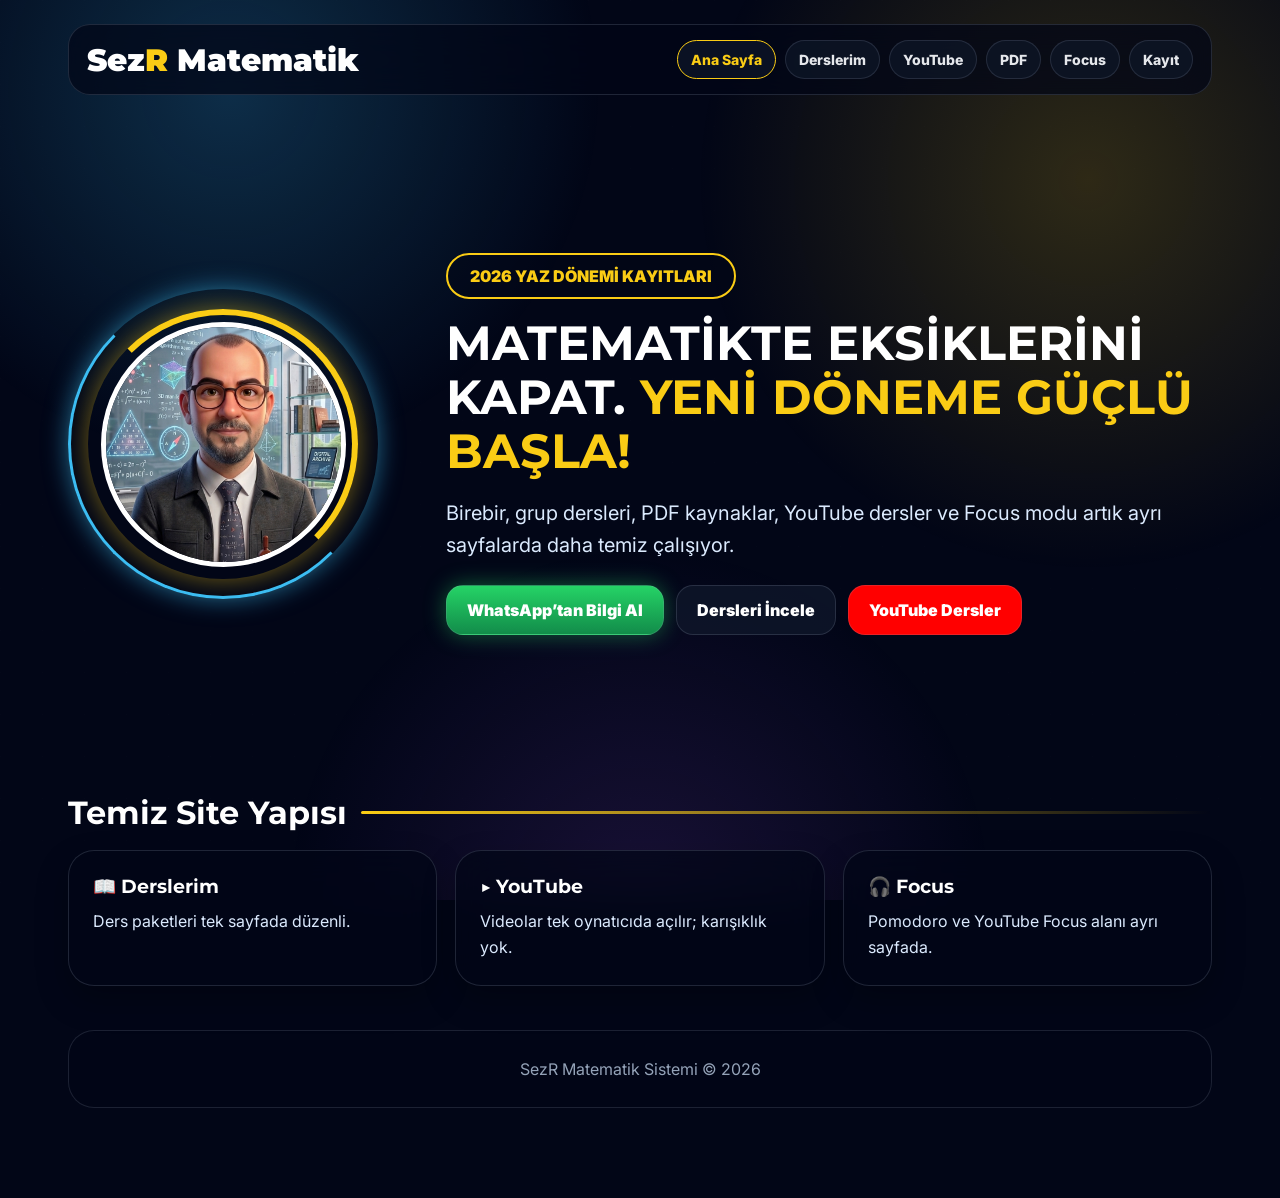
==== commit daf6fc60: "Add files via upload" ====
--- a/index.html
+++ b/index.html
@@ -1,2988 +1,10 @@
-<!DOCTYPE html>
-<html lang="tr">
-<head>
-<meta charset="UTF-8">
-<meta name="viewport" content="width=device-width, initial-scale=1.0">
-<title>SezR Matematik | Yaz Dersleri</title>
-<meta name="description" content="SezR Matematik yaz dönemi birebir ve grup matematik dersleri. PDF notlar, YouTube dersler, öğrenci paneli ve WhatsApp kayıt sistemi.">
-<meta property="og:title" content="SezR Matematik Yaz Dersleri">
-<meta property="og:description" content="Birebir ve grup dersleri. Yazı doğru değerlendir, yeni döneme güçlü başla.">
-<meta property="og:image" content="https://eyecbul-oss.github.io/matematik-ders/preview.jpg?v=7">
-<meta property="og:url" content="https://eyecbul-oss.github.io/matematik-ders/">
-<meta property="og:type" content="website">
-<link rel="preconnect" href="https://fonts.googleapis.com">
-<link href="https://fonts.googleapis.com/css2?family=Inter:wght@400;600;700;800;900&family=Montserrat:wght@700;800;900&display=swap" rel="stylesheet">
-<style>
-*{margin:0;padding:0;box-sizing:border-box;scroll-behavior:smooth}
-:root{--dark:#020617;--blue:#38bdf8;--gold:#facc15;--green:#25d366;--purple:#a855f7;--red:#fb6b4b;--text:#e5e7eb}
-body{font-family:'Inter',sans-serif;background:var(--dark);color:white;overflow-x:hidden}
-.page{min-height:100vh;position:relative;overflow:hidden;background:linear-gradient(rgba(2,6,23,.88),rgba(2,6,23,.97)),url("math-bg.jpg");background-size:cover;background-position:center;background-attachment:fixed}
-.page:before{content:"";position:absolute;inset:0;background:radial-gradient(circle at 15% 10%,rgba(56,189,248,.22),transparent 28%),radial-gradient(circle at 82% 16%,rgba(250,204,21,.20),transparent 30%),radial-gradient(circle at 50% 95%,rgba(168,85,247,.16),transparent 35%);pointer-events:none}
-.page:after{content:"";position:absolute;inset:0;background-image:linear-gradient(rgba(255,255,255,.035) 1px,transparent 1px),linear-gradient(90deg,rgba(255,255,255,.035) 1px,transparent 1px);background-size:42px 42px;opacity:.22;pointer-events:none}
-.bg-formulas{position:fixed;inset:0;pointer-events:none;z-index:1;overflow:hidden;opacity:.18}.bg-formulas span{position:absolute;font-family:'Montserrat',sans-serif;font-weight:900;color:#fff;animation:floatFormula 18s linear infinite}.bg-formulas span:nth-child(1){left:7%;top:78%;font-size:34px;animation-delay:0s}.bg-formulas span:nth-child(2){left:18%;top:18%;font-size:24px;animation-delay:2s}.bg-formulas span:nth-child(3){left:72%;top:12%;font-size:30px;animation-delay:4s}.bg-formulas span:nth-child(4){left:84%;top:70%;font-size:28px;animation-delay:1s}.bg-formulas span:nth-child(5){left:45%;top:82%;font-size:22px;animation-delay:6s}.bg-formulas span:nth-child(6){left:58%;top:32%;font-size:26px;animation-delay:3s}
-.container{max-width:1240px;margin:auto;padding:26px 24px 90px;position:relative;z-index:5}
-.topbar{position:sticky;top:14px;z-index:50;display:flex;align-items:center;justify-content:space-between;gap:18px;padding:16px 22px;border-radius:22px;background:rgba(2,6,23,.64);backdrop-filter:blur(18px);border:1px solid rgba(148,163,184,.22);box-shadow:0 10px 30px rgba(0,0,0,.25);margin-bottom:34px}.logo{font-family:'Montserrat',sans-serif;font-size:38px;font-weight:900;letter-spacing:-1px;white-space:nowrap}.logo span{color:var(--gold)}.nav{display:flex;gap:10px;align-items:center;flex-wrap:wrap;justify-content:flex-end}.nav a{position:relative;overflow:hidden;text-decoration:none;color:#dbeafe;font-size:13.5px;font-weight:800;padding:10px 14px;border-radius:999px;background:rgba(15,23,42,.62);border:1px solid rgba(148,163,184,.18);transition:.25s}.nav a:hover{color:var(--gold);border-color:var(--gold);transform:translateY(-2px)}.nav a:before{content:"";position:absolute;left:-130%;top:0;width:100%;height:100%;background:linear-gradient(90deg,transparent,rgba(255,255,255,.22),transparent);transition:.5s}.nav a:hover:before{left:130%}
-.hero{display:grid;grid-template-columns:360px 1fr;gap:58px;align-items:center;padding:18px 0 34px;position:relative}.hero:after{content:"";position:absolute;width:520px;height:520px;right:-150px;top:-130px;background:radial-gradient(circle,rgba(56,189,248,.14),transparent 70%);filter:blur(10px);pointer-events:none}.profile-wrap{width:330px;height:330px;position:relative;display:flex;align-items:center;justify-content:center}.profile-ring{position:absolute;inset:0;border-radius:50%;z-index:1}.profile-ring:before{content:"";position:absolute;inset:0;border-radius:50%;border:3px solid transparent;border-left-color:var(--blue);border-bottom-color:var(--blue);border-top-color:rgba(56,189,248,.16);box-shadow:0 0 18px rgba(56,189,248,.9),0 0 36px rgba(56,189,248,.32);animation:spinLeft 36s linear infinite}.profile-ring:after{content:"";position:absolute;inset:18px;border-radius:50%;border:6px solid transparent;border-top-color:var(--gold);border-right-color:var(--gold);border-left-color:rgba(250,204,21,.12);box-shadow:0 0 22px rgba(250,204,21,.92),0 0 44px rgba(250,204,21,.26);animation:spinRight 48s linear infinite}.profile-wrap img{width:265px;height:265px;border-radius:50%;object-fit:cover;object-position:center 28%;border:5px solid white;position:relative;z-index:4;box-shadow:0 0 30px rgba(250,204,21,.34)}
-.spark{position:absolute;width:10px;height:10px;border-radius:50%;z-index:7;background:var(--blue);box-shadow:0 0 12px var(--blue),0 0 28px var(--blue);animation:spark 3s ease-in-out infinite}.spark.gold{background:var(--gold);box-shadow:0 0 12px var(--gold),0 0 28px var(--gold)}.s1{top:28px;right:52px}.s2{bottom:42px;left:34px;animation-delay:1s}.s3{bottom:48px;right:42px;animation-delay:2s}.s4{top:96px;left:10px;animation-delay:1.4s}.math-orbit{position:absolute;inset:-8px;border-radius:50%;pointer-events:none;animation:orbitRotate 38s linear infinite;z-index:6}.math-orbit.reverse{inset:24px;animation:orbitRotateReverse 52s linear infinite}.math-symbol{position:absolute;width:38px;height:38px;display:flex;align-items:center;justify-content:center;border-radius:50%;font-size:20px;font-weight:900;background:rgba(15,23,42,.78);border:1px solid rgba(255,255,255,.14);box-shadow:0 0 18px rgba(56,189,248,.28);color:var(--blue);text-shadow:0 0 12px rgba(56,189,248,.75);backdrop-filter:blur(10px)}.math-symbol.gold{color:var(--gold);box-shadow:0 0 18px rgba(250,204,21,.34);text-shadow:0 0 12px rgba(250,204,21,.8)}.sa{top:-18px;left:50%;transform:translateX(-50%)}.sb{right:-18px;top:50%;transform:translateY(-50%)}.sc{bottom:-18px;left:50%;transform:translateX(-50%)}.sd{left:-18px;top:50%;transform:translateY(-50%)}.se{top:8px;right:42px}.sf{bottom:10px;right:42px}.sg{bottom:10px;left:42px}.sh{top:8px;left:42px}
-.hero-text{text-align:left}.badge{display:inline-block;padding:11px 28px;border-radius:999px;border:2px solid var(--gold);background:rgba(2,6,23,.54);color:var(--gold);font-size:20px;font-weight:900;letter-spacing:1px;margin-bottom:18px}.hero h1{font-family:'Montserrat',sans-serif;font-size:48px;line-height:1.12;font-weight:900;text-transform:uppercase}.hero h1 .big{display:block;font-size:62px;color:var(--gold);animation:goldGlow 5s ease-in-out infinite}.subtitle{margin-top:18px;font-size:22px;line-height:1.55;color:var(--text);max-width:760px}.subtitle span{color:var(--blue);font-weight:900}.hero-tags{display:flex;flex-wrap:wrap;gap:10px;margin-top:20px}.hero-tags span{padding:10px 15px;border-radius:999px;font-weight:900;font-size:14px;background:rgba(15,23,42,.68);border:1px solid rgba(148,163,184,.24);color:#dbeafe;box-shadow:0 0 16px rgba(56,189,248,.08)}.hero-actions{display:flex;flex-wrap:wrap;gap:14px;margin-top:24px}.primary-btn,.ghost-btn{text-decoration:none;display:inline-flex;align-items:center;justify-content:center;gap:10px;padding:15px 24px;border-radius:18px;font-family:'Montserrat',sans-serif;font-weight:900;transition:.25s}.primary-btn{background:linear-gradient(180deg,#25d366,#128c4a);color:white;border:2px solid #bbf7d0;box-shadow:0 0 22px rgba(37,211,102,.62)}.ghost-btn{color:var(--gold);background:rgba(15,23,42,.64);border:1px solid rgba(250,204,21,.38)}.primary-btn:hover,.ghost-btn:hover{transform:translateY(-3px) scale(1.02)}
-.section-title{margin:38px 0 18px;font-family:'Montserrat',sans-serif;font-size:30px;font-weight:900;display:flex;align-items:center;gap:16px}.section-title:after{content:"";height:3px;flex:1;border-radius:999px;background:linear-gradient(90deg,var(--gold),transparent)}.top-grid{display:grid;grid-template-columns:1fr 1fr;gap:18px}.bottom-grid{display:grid;grid-template-columns:repeat(3,1fr);gap:18px;margin-top:18px}.card{display:flex;gap:20px;align-items:center;padding:26px;min-height:210px;border-radius:26px;background:rgba(2,6,23,.58);backdrop-filter:blur(18px);border:1px solid rgba(148,163,184,.22);box-shadow:inset 0 0 24px rgba(59,130,246,.08),0 14px 28px rgba(0,0,0,.28);transition:.3s;position:relative;overflow:hidden}.card:before{content:"";position:absolute;inset:0;background:linear-gradient(135deg,rgba(255,255,255,.05),transparent 45%);pointer-events:none}.card:after{content:"";position:absolute;inset:0;background:radial-gradient(circle at top right,rgba(250,204,21,.12),transparent 38%);opacity:0;transition:.35s;pointer-events:none}.card:hover{transform:translateY(-5px);border-color:rgba(250,204,21,.26);box-shadow:inset 0 0 28px rgba(59,130,246,.12),0 20px 40px rgba(0,0,0,.42)}.card:hover:after{opacity:1}.icon{flex:0 0 92px;width:92px;height:92px;display:grid;place-items:center;border-radius:50%;font-size:42px;border:3px solid currentColor;box-shadow:0 0 24px currentColor;transition:.35s}.card:hover .icon{transform:scale(1.08) rotate(-3deg)}.card h2{font-family:'Montserrat',sans-serif;font-size:26px;line-height:1.15;font-weight:900;margin-bottom:10px;text-transform:uppercase}.card p{font-size:17px;line-height:1.6;color:#fff}.blue,.blue h2{color:var(--blue)}.purple,.purple h2{color:#c084fc}.green,.green h2{color:#86efac}.red,.red h2{color:var(--red)}.problem,.problem h2{color:var(--blue)}.check{color:#bbf7d0;font-size:17px;line-height:1.8}.flame{border-color:rgba(248,113,113,.55);box-shadow:inset 0 0 34px rgba(239,68,68,.18),0 0 26px rgba(239,68,68,.12)}.fire-icon{width:64px;height:76px;filter:drop-shadow(0 0 16px rgba(255,90,0,.95))}.fire-icon svg{width:100%;height:100%;overflow:visible}.fire-main{animation:fireFlicker 1.05s infinite ease-in-out;transform-origin:50% 85%}.fire-mid{animation:fireFlicker .82s infinite ease-in-out reverse;transform-origin:50% 85%}.fire-core{animation:fireCore .7s infinite ease-in-out;transform-origin:50% 85%}.tags{display:flex;flex-wrap:wrap;gap:8px;margin-top:14px}.tag{display:inline-flex;align-items:center;justify-content:center;min-width:108px;padding:9px 14px;border-radius:10px;background:linear-gradient(180deg,#8b1e16,#5b1110);border:1px solid rgba(251,146,60,.65);color:white;font-size:14px;font-weight:900;animation:tagGlow 7s ease-in-out infinite}.tag:nth-child(1){animation-delay:0s}.tag:nth-child(2){animation-delay:1.4s}.tag:nth-child(3){animation-delay:2.8s}.tag:nth-child(4){animation-delay:4.2s}
-.pdf-library{margin-top:18px;display:grid;grid-template-columns:repeat(4,1fr);gap:16px}.pdf-card{position:relative;padding:22px;border-radius:22px;background:rgba(2,6,23,.58);border:1px solid rgba(148,163,184,.2);backdrop-filter:blur(18px);box-shadow:0 12px 26px rgba(0,0,0,.24);overflow:hidden}.pdf-card:before{content:"";position:absolute;width:150px;height:150px;right:-55px;top:-55px;border-radius:50%;background:radial-gradient(circle,rgba(168,85,247,.28),transparent 65%)}.pdf-icon{font-size:36px;margin-bottom:14px}.pdf-card h3{font-family:'Montserrat',sans-serif;font-size:20px;margin-bottom:10px}.pdf-card p{color:#dbeafe;font-size:14px;line-height:1.6;margin-bottom:16px}.pdf-status{display:inline-flex;padding:9px 13px;border-radius:999px;background:white;color:#7c3aed;font-size:13px;font-weight:900}
-.timeline-section{margin-top:34px}.timeline{position:relative;margin-top:24px;padding:20px 0}.timeline-line{position:absolute;left:50%;top:0;bottom:0;width:4px;transform:translateX(-50%);border-radius:999px;background:linear-gradient(180deg,var(--blue),var(--gold),#a855f7,#22c55e);box-shadow:0 0 20px rgba(56,189,248,.4)}.timeline-item{position:relative;width:50%;padding:12px 38px;margin-bottom:30px}.timeline-item.left{text-align:right;left:0}.timeline-item.right{left:50%}.timeline-dot{position:absolute;top:40px;width:22px;height:22px;border-radius:50%;z-index:5;box-shadow:0 0 20px currentColor}.left .timeline-dot{right:-11px}.right .timeline-dot{left:-11px}.blue-dot{background:var(--blue);color:var(--blue)}.yellow-dot{background:var(--gold);color:var(--gold)}.purple-dot{background:#a855f7;color:#a855f7}.green-dot{background:#22c55e;color:#22c55e}.red-dot{background:#ef4444;color:#ef4444}.timeline-card{position:relative;overflow:hidden;padding:24px;border-radius:24px;background:rgba(2,6,23,.58);backdrop-filter:blur(18px);border:1px solid rgba(148,163,184,.18);box-shadow:0 14px 28px rgba(0,0,0,.28);transition:.35s}.timeline-card:hover{transform:translateY(-5px);border-color:rgba(250,204,21,.22);box-shadow:0 24px 44px rgba(0,0,0,.42)}.timeline-step{width:56px;height:56px;display:flex;align-items:center;justify-content:center;border-radius:18px;margin-bottom:16px;font-family:'Montserrat',sans-serif;font-size:26px;font-weight:900;background:linear-gradient(135deg,var(--blue),var(--gold));color:#020617;box-shadow:0 0 20px rgba(250,204,21,.28)}.left .timeline-step{margin-left:auto}.timeline-card h3{font-family:'Montserrat',sans-serif;font-size:24px;font-weight:900;margin-bottom:12px}.timeline-card p{font-size:16px;line-height:1.7;color:#dbeafe}
-.feature-grid{display:grid;grid-template-columns:1fr 1fr;gap:18px;margin-top:18px}.feature-box{position:relative;overflow:hidden;padding:30px;border-radius:26px;border:1px solid rgba(255,255,255,.12);backdrop-filter:blur(18px);background:rgba(2,6,23,.58);min-height:180px;display:flex;justify-content:space-between;align-items:center;gap:20px}.redbox{background:linear-gradient(135deg,rgba(255,0,0,.18),rgba(185,28,28,.12))}.bluebox{background:linear-gradient(135deg,rgba(59,130,246,.18),rgba(14,165,233,.12))}.greenbox{background:linear-gradient(135deg,rgba(37,211,102,.16),rgba(34,197,94,.10))}.purplebox{background:linear-gradient(135deg,rgba(168,85,247,.18),rgba(124,58,237,.10))}.feature-box h3{font-family:'Montserrat',sans-serif;font-size:28px;margin-bottom:10px}.feature-box p{font-size:17px;color:#e5e7eb;line-height:1.6}.feature-btn,.feature-badge{text-decoration:none;padding:15px 20px;border-radius:16px;background:#fff;color:#020617;font-weight:900;white-space:nowrap;transition:.25s}.feature-btn.youtube{background:#ff0000;color:#fff;box-shadow:0 0 20px rgba(255,0,0,.35)}.feature-btn.whatsapp{background:#25d366;color:#fff;box-shadow:0 0 20px rgba(37,211,102,.35)}.feature-btn:hover{transform:translateY(-2px) scale(1.03)}
-.form-section{margin-top:34px;display:grid;grid-template-columns:1fr 1fr;gap:18px;align-items:stretch}.form-info,.form-card{padding:30px;border-radius:26px;background:rgba(2,6,23,.58);border:1px solid rgba(148,163,184,.2);backdrop-filter:blur(18px);box-shadow:0 14px 30px rgba(0,0,0,.24)}.form-info h2,.form-card h2{font-family:'Montserrat',sans-serif;font-size:30px;margin-bottom:12px}.form-info p{color:#dbeafe;font-size:17px;line-height:1.7}.form-list{margin-top:18px;display:grid;gap:12px}.form-list span{padding:12px 14px;border-radius:16px;background:rgba(15,23,42,.7);border:1px solid rgba(148,163,184,.16);font-weight:800;color:#e5e7eb}.form-card form{display:grid;gap:12px}.form-card input,.form-card select,.form-card textarea{width:100%;padding:14px 15px;border-radius:14px;border:1px solid rgba(148,163,184,.25);background:rgba(15,23,42,.7);color:white;font-family:'Inter',sans-serif;font-size:15px;outline:none}.form-card textarea{min-height:92px;resize:vertical}.form-card input::placeholder,.form-card textarea::placeholder{color:#94a3b8}.form-card button{border:0;cursor:pointer;padding:16px 20px;border-radius:16px;background:linear-gradient(180deg,#25d366,#128c4a);color:white;font-family:'Montserrat',sans-serif;font-size:17px;font-weight:900;box-shadow:0 0 22px rgba(37,211,102,.45)}
-.program-section{margin-top:34px}.program-grid{display:grid;grid-template-columns:repeat(3,1fr);gap:16px;margin-top:18px}.program-card{padding:22px;border-radius:22px;background:rgba(2,6,23,.58);border:1px solid rgba(148,163,184,.2);backdrop-filter:blur(18px);box-shadow:0 12px 26px rgba(0,0,0,.24)}.program-card strong{display:block;font-family:'Montserrat',sans-serif;font-size:22px;color:var(--gold);margin-bottom:10px}.program-card span{display:block;color:#dbeafe;font-weight:800;line-height:1.6}
-.final-cta{margin-top:34px;padding:36px;border-radius:30px;background:linear-gradient(135deg,rgba(37,211,102,.18),rgba(56,189,248,.12)),rgba(2,6,23,.65);border:1px solid rgba(187,247,208,.25);backdrop-filter:blur(18px);text-align:center;position:relative;overflow:hidden}.final-cta h2{font-family:'Montserrat',sans-serif;font-size:38px;margin-bottom:12px}.final-cta p{font-size:19px;color:#dbeafe;margin-bottom:22px}.button{display:inline-flex;align-items:center;justify-content:center;gap:14px;padding:18px 34px;border-radius:22px;background:linear-gradient(180deg,#25d366,#128c4a);border:2px solid #bbf7d0;text-decoration:none;color:white;font-family:'Montserrat',sans-serif;font-size:24px;font-weight:900;box-shadow:0 0 24px rgba(37,211,102,.7);transition:.25s}.button:hover{transform:translateY(-3px) scale(1.02);box-shadow:0 0 36px rgba(37,211,102,.95)}.whatsapp-icon{width:42px;height:42px;border-radius:50%;background:white;display:grid;place-items:center}.whatsapp-icon svg{width:28px;height:28px;fill:#25d366}.button small{display:block;font-family:'Inter',sans-serif;font-size:14px;font-weight:600;color:#dcfce7}.info-row{margin-top:26px;display:grid;grid-template-columns:1fr 1fr 1.4fr;border-radius:20px;overflow:hidden;border:1px solid rgba(250,204,21,.34);background:rgba(2,6,23,.68)}.info{padding:18px;display:flex;align-items:center;justify-content:center;gap:12px;font-size:18px;font-weight:900;border-right:1px solid rgba(255,255,255,.14);text-align:center}.info:last-child{border-right:none}.info .emoji{font-size:32px;color:var(--gold)}.script{font-style:italic;color:var(--gold);font-size:23px}
-.footer{margin-top:42px;padding:30px;border-radius:26px;background:rgba(2,6,23,.62);backdrop-filter:blur(18px);border:1px solid rgba(148,163,184,.18);display:flex;justify-content:space-between;align-items:center;gap:20px;flex-wrap:wrap}.footer-left h3{font-family:'Montserrat',sans-serif;font-size:28px;margin-bottom:10px}.footer-left p{font-size:16px;line-height:1.7;color:#dbeafe}.footer-links{display:flex;gap:14px;flex-wrap:wrap}.footer-links a{text-decoration:none;padding:12px 18px;border-radius:14px;background:rgba(15,23,42,.75);border:1px solid rgba(148,163,184,.18);color:white;font-weight:800;transition:.25s}.footer-links a:hover{transform:translateY(-2px);border-color:var(--gold);color:var(--gold)}.float-wa{position:fixed;right:22px;bottom:22px;z-index:80;width:62px;height:62px;border-radius:50%;display:grid;place-items:center;background:#25d366;box-shadow:0 0 24px rgba(37,211,102,.8);animation:pulse 2.2s infinite}.float-wa svg{width:34px;height:34px;fill:white}.quick-menu{display:none}
-@keyframes spinLeft{to{transform:rotate(-360deg)}}@keyframes spinRight{to{transform:rotate(360deg)}}@keyframes orbitRotate{to{transform:rotate(360deg)}}@keyframes orbitRotateReverse{to{transform:rotate(-360deg)}}@keyframes spark{0%,100%{opacity:.45;transform:scale(.8)}50%{opacity:1;transform:scale(1.5)}}@keyframes goldGlow{0%,100%{text-shadow:0 0 20px rgba(250,204,21,.24)}50%{text-shadow:0 0 26px rgba(250,204,21,.5),0 0 42px rgba(250,204,21,.18)}}@keyframes fireFlicker{0%,100%{transform:scale(1) skewX(0deg);opacity:.92}25%{transform:scale(1.08) skewX(-3deg) translateY(-2px);opacity:1}50%{transform:scale(.96) skewX(4deg) translateY(1px);opacity:.86}75%{transform:scale(1.12) skewX(-2deg) translateY(-4px);opacity:1}}@keyframes fireCore{0%,100%{transform:scale(.92) translateY(0);opacity:.9}50%{transform:scale(1.1) translateY(-5px);opacity:1}}@keyframes tagGlow{0%,100%{opacity:.72;transform:scale(1);box-shadow:0 0 8px rgba(255,100,40,.12)}45%{opacity:1;transform:scale(1.04);box-shadow:0 0 22px rgba(255,120,40,.55),0 0 42px rgba(255,70,20,.22)}}@keyframes pulse{0%,100%{transform:scale(1)}50%{transform:scale(1.08)}}@keyframes floatFormula{0%{transform:translateY(40px) rotate(0deg);opacity:0}15%{opacity:.35}85%{opacity:.35}100%{transform:translateY(-120px) rotate(25deg);opacity:0}}
-@media(max-width:980px){.container{padding:18px 14px 100px}.topbar{flex-direction:column;gap:14px;position:relative;top:0}.logo{font-size:34px}.hero{grid-template-columns:1fr;gap:22px}.hero:after{display:none}.hero-text{text-align:center}.profile-wrap{width:220px;height:220px;margin:auto}.profile-wrap img{width:178px;height:178px}.profile-ring:after{inset:12px;border-width:4px}.math-symbol{width:28px;height:28px;font-size:15px}.math-orbit.reverse{inset:16px}.hero h1{font-size:28px}.hero h1 .big{font-size:36px}.subtitle{font-size:18px}.hero-tags,.hero-actions{justify-content:center}.top-grid,.bottom-grid,.feature-grid,.program-grid,.pdf-library,.form-section{grid-template-columns:1fr}.card{min-height:auto;padding:18px;gap:14px}.icon{width:62px;height:62px;flex-basis:62px;font-size:30px}.card h2{font-size:20px}.card p,.check{font-size:15px}.tags{display:grid;grid-template-columns:1fr 1fr}.feature-box{flex-direction:column;text-align:center}.timeline-line{left:18px}.timeline-item{width:100%;left:0!important;padding-left:58px;padding-right:0;text-align:left!important}.timeline-dot{left:7px!important;right:auto!important}.left .timeline-step{margin-left:0}.info-row{grid-template-columns:1fr}.info{border-right:none;border-bottom:1px solid rgba(255,255,255,.12)}.info:last-child{border-bottom:none}.final-cta{padding:26px 18px}.final-cta h2{font-size:28px}.button{width:100%;font-size:18px;padding:16px}.footer{flex-direction:column;text-align:center}.footer-links{justify-content:center}.float-wa{display:none}.quick-menu{position:fixed;left:0;right:0;bottom:0;height:76px;background:rgba(2,6,23,.95);backdrop-filter:blur(10px);border-top:1px solid rgba(148,163,184,.2);display:grid;grid-template-columns:repeat(5,1fr);z-index:90}.quick-menu a{text-decoration:none;color:#d1d5db;font-size:11px;font-weight:800;display:flex;flex-direction:column;align-items:center;justify-content:center;gap:4px}.quick-menu .active{color:var(--gold)}.quick-menu span{font-size:22px}}
-
-/* ===============================
-SEZR PREMIUM AÇILIŞ EKRANI
-=============================== */
-#sezr-loader{
-position:fixed;
-inset:0;
-z-index:999999;
-display:flex;
-align-items:center;
-justify-content:center;
-background:
-radial-gradient(circle at 30% 20%,rgba(56,189,248,.22),transparent 32%),
-radial-gradient(circle at 70% 30%,rgba(250,204,21,.18),transparent 30%),
-#020617;
-transition:opacity .7s ease, visibility .7s ease;
-}
-
-#sezr-loader.hide{
-opacity:0;
-visibility:hidden;
-}
-
-.loader-box{
-position:relative;
-width:260px;
-height:260px;
-display:flex;
-align-items:center;
-justify-content:center;
-}
-
-.loader-ring{
-position:absolute;
-border-radius:50%;
-border:4px solid transparent;
-animation:loaderSpin 2.8s linear infinite;
-}
-
-.loader-ring.r1{
-width:230px;
-height:230px;
-border-top-color:#38bdf8;
-border-bottom-color:#38bdf8;
-box-shadow:0 0 24px rgba(56,189,248,.55);
-}
-
-.loader-ring.r2{
-width:185px;
-height:185px;
-border-left-color:#facc15;
-border-right-color:#facc15;
-animation-direction:reverse;
-box-shadow:0 0 26px rgba(250,204,21,.55);
-}
-
-.loader-core{
-width:138px;
-height:138px;
-border-radius:50%;
-display:flex;
-flex-direction:column;
-align-items:center;
-justify-content:center;
-background:rgba(15,23,42,.88);
-border:2px solid rgba(255,255,255,.12);
-box-shadow:inset 0 0 24px rgba(255,255,255,.06),0 0 34px rgba(0,0,0,.42);
-font-family:'Montserrat','Inter',sans-serif;
-}
-
-.loader-title{
-font-size:30px;
-font-weight:900;
-letter-spacing:-1px;
-line-height:1;
-}
-
-.loader-title span{
-color:#facc15;
-}
-
-.loader-sub{
-margin-top:8px;
-font-size:13px;
-font-weight:800;
-color:#dbeafe;
-letter-spacing:.8px;
-}
-
-.loader-text{
-position:absolute;
-bottom:-42px;
-left:50%;
-transform:translateX(-50%);
-white-space:nowrap;
-font-size:15px;
-font-weight:800;
-color:#e5e7eb;
-animation:loaderPulse 1.5s ease-in-out infinite;
-}
-
-@keyframes loaderSpin{
-to{transform:rotate(360deg)}
-}
-
-@keyframes loaderPulse{
-0%,100%{opacity:.45}
-50%{opacity:1}
-}
-
-
-/* ===============================
-SEZR PREMIUM SCROLL REVEAL + MOUSE GLOW
-=============================== */
-.mouse-glow{
-position:fixed;
-width:360px;
-height:360px;
-border-radius:50%;
-pointer-events:none;
-z-index:2;
-background:radial-gradient(circle,rgba(56,189,248,.18),rgba(250,204,21,.08),transparent 70%);
-filter:blur(20px);
-transform:translate(-50%,-50%);
-opacity:0;
-transition:opacity .35s ease;
-}
-
-.reveal-item{
-opacity:0;
-transform:translateY(34px) scale(.98);
-filter:blur(4px);
-transition:
-opacity .75s ease,
-transform .75s ease,
-filter .75s ease;
-will-change:opacity,transform,filter;
-}
-
-.reveal-item.visible{
-opacity:1;
-transform:translateY(0) scale(1);
-filter:blur(0);
-}
-
-.reveal-delay-1{transition-delay:.08s}
-.reveal-delay-2{transition-delay:.16s}
-.reveal-delay-3{transition-delay:.24s}
-.reveal-delay-4{transition-delay:.32s}
-
-@media(max-width:980px){
-.mouse-glow{display:none}
-.reveal-item{
-opacity:1;
-transform:none;
-filter:none;
-}
-}
-
-
-/* ===============================
-SEZR 3D KART TILT + MANYETİK BUTON
-=============================== */
-.tilt-ready{
-transform-style:preserve-3d;
-will-change:transform;
-}
-
-.tilt-ready .icon,
-.tilt-ready h2,
-.tilt-ready h3,
-.tilt-ready p,
-.tilt-ready .tag,
-.tilt-ready .pdf-status,
-.tilt-ready .feature-badge{
-transform:translateZ(18px);
-}
-
-.magnetic-ready{
-will-change:transform;
-transition:box-shadow .25s ease, filter .25s ease;
-}
-
-.magnetic-ready:hover{
-filter:brightness(1.08);
-}
-
-@media(max-width:980px){
-.tilt-ready,
-.magnetic-ready{
-transform:none !important;
-}
-}
-
-
-/* ===============================
-SEZR UYGULAMA KURULUM BANNER
-=============================== */
-.install-banner{
-position:fixed;
-left:50%;
-bottom:94px;
-transform:translateX(-50%) translateY(140px);
-z-index:120;
-width:min(92%,520px);
-padding:16px;
-border-radius:22px;
-background:rgba(2,6,23,.88);
-backdrop-filter:blur(18px);
-border:1px solid rgba(250,204,21,.28);
-box-shadow:0 18px 44px rgba(0,0,0,.45),0 0 24px rgba(250,204,21,.16);
-display:flex;
-align-items:center;
-gap:14px;
-opacity:0;
-transition:.55s ease;
-}
-
-.install-banner.show{
-opacity:1;
-transform:translateX(-50%) translateY(0);
-}
-
-.install-icon{
-width:52px;
-height:52px;
-flex:0 0 52px;
-border-radius:16px;
-display:grid;
-place-items:center;
-font-size:28px;
-background:linear-gradient(135deg,#38bdf8,#facc15);
-box-shadow:0 0 20px rgba(56,189,248,.28);
-}
-
-.install-text{
-flex:1;
-min-width:0;
-}
-
-.install-text strong{
-display:block;
-font-family:'Montserrat','Inter',sans-serif;
-font-size:16px;
-font-weight:900;
-color:#fff;
-margin-bottom:4px;
-}
-
-.install-text span{
-display:block;
-font-size:13px;
-line-height:1.35;
-color:#dbeafe;
-}
-
-.install-actions{
-display:flex;
-gap:8px;
-align-items:center;
-}
-
-.install-btn{
-border:0;
-border-radius:13px;
-padding:11px 13px;
-font-family:'Inter',sans-serif;
-font-weight:900;
-cursor:pointer;
-background:#25d366;
-color:white;
-box-shadow:0 0 16px rgba(37,211,102,.35);
-}
-
-.install-close{
-border:0;
-width:36px;
-height:36px;
-border-radius:12px;
-cursor:pointer;
-background:rgba(15,23,42,.9);
-color:#e5e7eb;
-font-weight:900;
-font-size:18px;
-}
-
-@media(max-width:560px){
-.install-banner{
-bottom:86px;
-padding:13px;
-}
-.install-icon{
-width:46px;
-height:46px;
-flex-basis:46px;
-font-size:24px;
-}
-.install-text strong{
-font-size:14px;
-}
-.install-text span{
-font-size:12px;
-}
-.install-btn{
-padding:10px 11px;
-font-size:12px;
-}
-}
-
-
-/* ===============================
-SEZR GÜNCELLEME BİLDİRİMİ
-=============================== */
-.update-toast{
-position:fixed;
-right:22px;
-top:92px;
-z-index:130;
-width:min(92%,360px);
-padding:15px 16px;
-border-radius:20px;
-background:rgba(2,6,23,.9);
-backdrop-filter:blur(18px);
-border:1px solid rgba(56,189,248,.28);
-box-shadow:0 18px 44px rgba(0,0,0,.42),0 0 22px rgba(56,189,248,.16);
-display:flex;
-align-items:center;
-gap:12px;
-opacity:0;
-transform:translateY(-20px);
-pointer-events:none;
-transition:.45s ease;
-}
-
-.update-toast.show{
-opacity:1;
-transform:translateY(0);
-pointer-events:auto;
-}
-
-.update-toast-icon{
-width:42px;
-height:42px;
-border-radius:14px;
-display:grid;
-place-items:center;
-font-size:23px;
-background:linear-gradient(135deg,#38bdf8,#facc15);
-}
-
-.update-toast-text{
-flex:1;
-}
-
-.update-toast-text strong{
-display:block;
-font-size:14px;
-font-weight:900;
-color:white;
-margin-bottom:3px;
-}
-
-.update-toast-text span{
-font-size:12px;
-color:#dbeafe;
-line-height:1.35;
-}
-
-.update-toast button{
-border:0;
-border-radius:12px;
-padding:10px 12px;
-background:#38bdf8;
-color:#020617;
-font-weight:900;
-cursor:pointer;
-}
-
-@media(max-width:980px){
-.update-toast{
-left:50%;
-right:auto;
-top:14px;
-transform:translateX(-50%) translateY(-20px);
-}
-.update-toast.show{
-transform:translateX(-50%) translateY(0);
-}
-}
-
-
-/* ===============================
-SEZR TEMA DEĞİŞTİRİCİ
-=============================== */
-.theme-toggle{
-position:fixed;
-right:22px;
-bottom:96px;
-z-index:82;
-width:58px;
-height:58px;
-border-radius:50%;
-border:1px solid rgba(250,204,21,.32);
-background:rgba(2,6,23,.82);
-backdrop-filter:blur(16px);
-color:#facc15;
-font-size:25px;
-display:grid;
-place-items:center;
-cursor:pointer;
-box-shadow:0 0 22px rgba(250,204,21,.24),0 14px 32px rgba(0,0,0,.3);
-transition:.25s;
-}
-
-.theme-toggle:hover{
-transform:translateY(-3px) scale(1.05);
-box-shadow:0 0 30px rgba(250,204,21,.42),0 18px 38px rgba(0,0,0,.42);
-}
-
-body.light-theme{
-background:#f8fafc;
-color:#0f172a;
-}
-
-body.light-theme .page{
-background:
-linear-gradient(rgba(248,250,252,.82),rgba(226,232,240,.95)),
-url("math-bg.jpg");
-}
-
-body.light-theme .topbar,
-body.light-theme .card,
-body.light-theme .timeline-card,
-body.light-theme .feature-box,
-body.light-theme .program-card,
-body.light-theme .pdf-card,
-body.light-theme .form-info,
-body.light-theme .form-card,
-body.light-theme .footer,
-body.light-theme .final-cta,
-body.light-theme .info-row{
-background:rgba(255,255,255,.72) !important;
-color:#0f172a;
-border-color:rgba(15,23,42,.12);
-box-shadow:0 16px 34px rgba(15,23,42,.12);
-}
-
-body.light-theme .nav a,
-body.light-theme .hero-tags span,
-body.light-theme .tag,
-body.light-theme .form-list span,
-body.light-theme .footer-links a{
-background:rgba(255,255,255,.78);
-color:#0f172a;
-border-color:rgba(15,23,42,.12);
-}
-
-body.light-theme p,
-body.light-theme .subtitle,
-body.light-theme .timeline-card p,
-body.light-theme .feature-box p,
-body.light-theme .pdf-card p,
-body.light-theme .footer-left p,
-body.light-theme .program-card span,
-body.light-theme .form-info p{
-color:#334155 !important;
-}
-
-body.light-theme .logo,
-body.light-theme .card p,
-body.light-theme .card h2,
-body.light-theme .timeline-card h3,
-body.light-theme .feature-box h3,
-body.light-theme .pdf-card h3,
-body.light-theme .form-info h2,
-body.light-theme .form-card h2,
-body.light-theme .footer-left h3{
-color:#0f172a;
-}
-
-body.light-theme .page::after{
-opacity:.16;
-}
-
-body.light-theme .theme-toggle{
-background:#ffffff;
-color:#0f172a;
-}
-
-@media(max-width:980px){
-.theme-toggle{
-right:16px;
-bottom:88px;
-width:50px;
-height:50px;
-font-size:22px;
-}
-}
-
-
-/* ===============================
-SEZR LO-FI FOCUS MODU + POMODORO
-=============================== */
-.focus-section{
-margin-top:34px;
-}
-
-.focus-panel{
-position:relative;
-overflow:hidden;
-padding:34px;
-border-radius:30px;
-background:
-linear-gradient(135deg,rgba(56,189,248,.14),rgba(250,204,21,.10)),
-rgba(2,6,23,.62);
-border:1px solid rgba(148,163,184,.22);
-backdrop-filter:blur(18px);
-box-shadow:0 18px 44px rgba(0,0,0,.32);
-}
-
-.focus-panel::before{
-content:"";
-position:absolute;
-width:520px;
-height:520px;
-right:-220px;
-top:-220px;
-border-radius:50%;
-background:radial-gradient(circle,rgba(250,204,21,.18),transparent 70%);
-pointer-events:none;
-}
-
-.focus-panel::after{
-content:"";
-position:absolute;
-width:420px;
-height:420px;
-left:-180px;
-bottom:-210px;
-border-radius:50%;
-background:radial-gradient(circle,rgba(56,189,248,.18),transparent 70%);
-pointer-events:none;
-}
-
-.focus-head{
-position:relative;
-z-index:2;
-display:flex;
-justify-content:space-between;
-align-items:flex-start;
-gap:22px;
-flex-wrap:wrap;
-margin-bottom:26px;
-}
-
-.focus-head h2{
-font-family:'Montserrat',sans-serif;
-font-size:34px;
-font-weight:900;
-margin-bottom:10px;
-}
-
-.focus-head p{
-font-size:17px;
-line-height:1.6;
-color:#dbeafe;
-max-width:720px;
-}
-
-.focus-badge{
-padding:11px 16px;
-border-radius:999px;
-background:rgba(15,23,42,.72);
-border:1px solid rgba(250,204,21,.34);
-color:#facc15;
-font-weight:900;
-white-space:nowrap;
-}
-
-.focus-grid{
-position:relative;
-z-index:2;
-display:grid;
-grid-template-columns:1fr 320px;
-gap:20px;
-align-items:stretch;
-}
-
-.lofi-card,.timer-card{
-border-radius:26px;
-background:rgba(2,6,23,.58);
-border:1px solid rgba(148,163,184,.18);
-backdrop-filter:blur(18px);
-padding:24px;
-box-shadow:0 14px 32px rgba(0,0,0,.26);
-}
-
-.lofi-player{
-display:flex;
-align-items:center;
-gap:20px;
-}
-
-.music-disc{
-width:92px;
-height:92px;
-border-radius:50%;
-background:
-radial-gradient(circle,#facc15 0 9%,#0f172a 10% 40%,#020617 41% 100%);
-box-shadow:0 0 26px rgba(250,204,21,.32);
-animation:focusDiscSpin 7s linear infinite;
-flex:0 0 92px;
-}
-
-.lofi-info h3{
-font-family:'Montserrat',sans-serif;
-font-size:24px;
-font-weight:900;
-margin-bottom:8px;
-}
-
-.lofi-info p{
-color:#dbeafe;
-line-height:1.55;
-}
-
-.lofi-waves{
-display:flex;
-align-items:end;
-gap:6px;
-height:54px;
-margin-top:24px;
-}
-
-.lofi-waves span{
-width:10px;
-border-radius:999px;
-background:linear-gradient(180deg,#38bdf8,#facc15);
-animation:focusWave 1.4s ease-in-out infinite;
-}
-
-.lofi-waves span:nth-child(1){height:22px;animation-delay:.1s}
-.lofi-waves span:nth-child(2){height:42px;animation-delay:.2s}
-.lofi-waves span:nth-child(3){height:28px;animation-delay:.3s}
-.lofi-waves span:nth-child(4){height:50px;animation-delay:.4s}
-.lofi-waves span:nth-child(5){height:30px;animation-delay:.5s}
-.lofi-waves span:nth-child(6){height:46px;animation-delay:.6s}
-.lofi-waves span:nth-child(7){height:24px;animation-delay:.7s}
-
-.timer-card{
-display:flex;
-flex-direction:column;
-align-items:center;
-justify-content:center;
-text-align:center;
-}
-
-.timer-circle{
-width:220px;
-height:220px;
-border-radius:50%;
-display:flex;
-align-items:center;
-justify-content:center;
-position:relative;
-margin-bottom:20px;
-background:rgba(15,23,42,.74);
-border:8px solid rgba(255,255,255,.08);
-box-shadow:inset 0 0 34px rgba(250,204,21,.08),0 0 34px rgba(56,189,248,.15);
-}
-
-.timer-circle::before{
-content:"";
-position:absolute;
-inset:-8px;
-border-radius:50%;
-border:8px solid transparent;
-border-top-color:#38bdf8;
-border-right-color:#facc15;
-animation:focusDiscSpin 8s linear infinite;
-}
-
-.timer-value{
-position:relative;
-z-index:2;
-font-family:'Montserrat',sans-serif;
-font-size:42px;
-font-weight:900;
-}
-
-.timer-label{
-color:#dbeafe;
-font-weight:800;
-margin-bottom:16px;
-}
-
-.focus-controls{
-display:flex;
-gap:10px;
-flex-wrap:wrap;
-justify-content:center;
-}
-
-.focus-controls button{
-border:0;
-cursor:pointer;
-padding:12px 16px;
-border-radius:14px;
-background:rgba(15,23,42,.82);
-border:1px solid rgba(148,163,184,.22);
-color:white;
-font-weight:900;
-transition:.25s;
-}
-
-.focus-controls button.primary-focus{
-background:#25d366;
-box-shadow:0 0 18px rgba(37,211,102,.3);
-}
-
-.focus-controls button:hover{
-transform:translateY(-2px);
-}
-
-@keyframes focusDiscSpin{
-to{transform:rotate(360deg)}
-}
-
-@keyframes focusWave{
-0%,100%{transform:scaleY(.55);opacity:.55}
-50%{transform:scaleY(1.12);opacity:1}
-}
-
-body.light-theme .focus-panel,
-body.light-theme .lofi-card,
-body.light-theme .timer-card{
-background:rgba(255,255,255,.74) !important;
-color:#0f172a;
-border-color:rgba(15,23,42,.12);
-}
-
-body.light-theme .focus-head p,
-body.light-theme .lofi-info p,
-body.light-theme .timer-label{
-color:#334155 !important;
-}
-
-@media(max-width:980px){
-.focus-panel{
-padding:22px;
-}
-.focus-head h2{
-font-size:27px;
-}
-.focus-grid{
-grid-template-columns:1fr;
-}
-.lofi-player{
-flex-direction:column;
-text-align:center;
-}
-.timer-circle{
-width:190px;
-height:190px;
-}
-.timer-value{
-font-size:36px;
-}
-}
-
-
-/* ===============================
-SEZR PDF ÖNİZLEME + VIDEO KATEGORİ PANELİ
-=============================== */
-.resource-panel{
-margin-top:34px;
-display:grid;
-grid-template-columns:1fr 1fr;
-gap:18px;
-}
-
-.resource-box{
-position:relative;
-overflow:hidden;
-padding:28px;
-border-radius:28px;
-background:rgba(2,6,23,.60);
-border:1px solid rgba(148,163,184,.20);
-backdrop-filter:blur(18px);
-box-shadow:0 16px 36px rgba(0,0,0,.28);
-}
-
-.resource-box::before{
-content:"";
-position:absolute;
-width:280px;
-height:280px;
-right:-120px;
-top:-120px;
-border-radius:50%;
-background:radial-gradient(circle,rgba(56,189,248,.16),transparent 70%);
-pointer-events:none;
-}
-
-.resource-box h2{
-font-family:'Montserrat',sans-serif;
-font-size:28px;
-margin-bottom:12px;
-}
-
-.resource-box p{
-color:#dbeafe;
-line-height:1.65;
-font-size:16px;
-margin-bottom:18px;
-}
-
-.pdf-preview-list{
-display:grid;
-gap:12px;
-}
-
-.pdf-preview-item{
-display:flex;
-align-items:center;
-justify-content:space-between;
-gap:12px;
-padding:14px;
-border-radius:18px;
-background:rgba(15,23,42,.70);
-border:1px solid rgba(148,163,184,.16);
-}
-
-.pdf-preview-left{
-display:flex;
-align-items:center;
-gap:12px;
-}
-
-.pdf-preview-icon{
-width:42px;
-height:42px;
-border-radius:14px;
-display:grid;
-place-items:center;
-background:linear-gradient(135deg,#38bdf8,#a855f7);
-font-size:22px;
-}
-
-.pdf-preview-title strong{
-display:block;
-font-weight:900;
-margin-bottom:3px;
-}
-
-.pdf-preview-title span{
-display:block;
-font-size:12px;
-color:#94a3b8;
-}
-
-.pdf-preview-btn{
-border:0;
-border-radius:12px;
-padding:10px 12px;
-background:#facc15;
-color:#020617;
-font-weight:900;
-cursor:pointer;
-white-space:nowrap;
-}
-
-.video-tabs{
-display:flex;
-gap:8px;
-flex-wrap:wrap;
-margin-bottom:16px;
-}
-
-.video-tab{
-border:1px solid rgba(148,163,184,.20);
-border-radius:999px;
-padding:10px 13px;
-background:rgba(15,23,42,.72);
-color:#e5e7eb;
-font-weight:900;
-cursor:pointer;
-transition:.25s;
-}
-
-.video-tab.active{
-background:#ff0000;
-border-color:#ff0000;
-color:white;
-box-shadow:0 0 18px rgba(255,0,0,.28);
-}
-
-.video-list{
-display:grid;
-gap:12px;
-}
-
-.video-item{
-display:none;
-padding:15px;
-border-radius:18px;
-background:rgba(15,23,42,.70);
-border:1px solid rgba(148,163,184,.16);
-}
-
-.video-item.show{
-display:block;
-}
-
-.video-item strong{
-display:block;
-font-size:17px;
-margin-bottom:6px;
-}
-
-.video-item span{
-color:#94a3b8;
-font-size:13px;
-line-height:1.45;
-display:block;
-}
-
-.video-item a{
-margin-top:12px;
-display:inline-flex;
-text-decoration:none;
-padding:10px 13px;
-border-radius:12px;
-background:#ff0000;
-color:white;
-font-weight:900;
-}
-
-.pdf-modal{
-position:fixed;
-inset:0;
-z-index:999998;
-display:none;
-align-items:center;
-justify-content:center;
-padding:18px;
-background:rgba(2,6,23,.78);
-backdrop-filter:blur(12px);
-}
-
-.pdf-modal.show{
-display:flex;
-}
-
-.pdf-modal-card{
-width:min(96%,620px);
-border-radius:28px;
-padding:28px;
-background:rgba(2,6,23,.92);
-border:1px solid rgba(250,204,21,.24);
-box-shadow:0 22px 60px rgba(0,0,0,.55);
-position:relative;
-}
-
-.pdf-modal-close{
-position:absolute;
-right:18px;
-top:18px;
-width:38px;
-height:38px;
-border:0;
-border-radius:12px;
-background:rgba(15,23,42,.9);
-color:white;
-font-size:20px;
-font-weight:900;
-cursor:pointer;
-}
-
-.pdf-modal-card h3{
-font-family:'Montserrat',sans-serif;
-font-size:27px;
-margin-bottom:12px;
-color:#facc15;
-}
-
-.pdf-modal-card p{
-color:#dbeafe;
-line-height:1.7;
-margin-bottom:18px;
-}
-
-.pdf-modal-preview{
-border-radius:20px;
-background:
-linear-gradient(135deg,rgba(56,189,248,.14),rgba(250,204,21,.10)),
-rgba(15,23,42,.8);
-border:1px solid rgba(148,163,184,.18);
-padding:18px;
-display:grid;
-gap:10px;
-}
-
-.pdf-modal-preview span{
-display:block;
-padding:12px;
-border-radius:14px;
-background:rgba(2,6,23,.58);
-font-weight:800;
-}
-
-body.light-theme .resource-box,
-body.light-theme .pdf-preview-item,
-body.light-theme .video-item,
-body.light-theme .video-tab,
-body.light-theme .pdf-modal-card{
-background:rgba(255,255,255,.82) !important;
-color:#0f172a;
-border-color:rgba(15,23,42,.12);
-}
-
-body.light-theme .resource-box p,
-body.light-theme .video-item span,
-body.light-theme .pdf-modal-card p{
-color:#334155 !important;
-}
-
-@media(max-width:980px){
-.resource-panel{
-grid-template-columns:1fr;
-}
-
-.resource-box{
-padding:22px;
-}
-
-.pdf-preview-item{
-align-items:flex-start;
-flex-direction:column;
-}
-
-.pdf-preview-btn{
-width:100%;
-}
-}
-
-
-/* ===============================
-SEZR LO-FI MÜZİK + VIDEO GELİŞMİŞ MOD
-=============================== */
-.lofi-media-panel{
-margin-top:22px;
-display:grid;
-grid-template-columns:1.1fr .9fr;
-gap:18px;
-position:relative;
-z-index:2;
-}
-
-.lofi-video-card,
-.lofi-audio-card{
-border-radius:26px;
-background:rgba(2,6,23,.58);
-border:1px solid rgba(148,163,184,.18);
-backdrop-filter:blur(18px);
-padding:22px;
-box-shadow:0 14px 32px rgba(0,0,0,.26);
-overflow:hidden;
-position:relative;
-}
-
-.lofi-video-card::before,
-.lofi-audio-card::before{
-content:"";
-position:absolute;
-width:220px;
-height:220px;
-right:-95px;
-top:-95px;
-border-radius:50%;
-background:radial-gradient(circle,rgba(56,189,248,.16),transparent 70%);
-pointer-events:none;
-}
-
-.lofi-video-screen{
-position:relative;
-border-radius:22px;
-overflow:hidden;
-aspect-ratio:16/9;
-background:
-linear-gradient(135deg,rgba(56,189,248,.16),rgba(250,204,21,.10)),
-#020617;
-border:1px solid rgba(255,255,255,.10);
-display:flex;
-align-items:center;
-justify-content:center;
-}
-
-.lofi-video-screen iframe{
-position:absolute;
-inset:0;
-width:100%;
-height:100%;
-border:0;
-display:none;
-}
-
-.lofi-video-screen.video-active iframe{
-display:block;
-}
-
-.lofi-visual{
-position:absolute;
-inset:0;
-overflow:hidden;
-}
-
-.lofi-sun{
-position:absolute;
-width:110px;
-height:110px;
-border-radius:50%;
-right:38px;
-top:34px;
-background:radial-gradient(circle,#facc15,#fb923c 58%,transparent 68%);
-box-shadow:0 0 42px rgba(250,204,21,.36);
-animation:lofiSun 5s ease-in-out infinite;
-}
-
-.lofi-mountain{
-position:absolute;
-left:-8%;
-bottom:-5%;
-width:70%;
-height:44%;
-background:linear-gradient(135deg,#0f172a,#1e293b);
-clip-path:polygon(0 100%,35% 18%,62% 100%);
-opacity:.92;
-}
-
-.lofi-mountain.two{
-left:34%;
-width:76%;
-height:52%;
-clip-path:polygon(0 100%,42% 10%,80% 100%);
-opacity:.72;
-}
-
-.lofi-rain span{
-position:absolute;
-top:-40px;
-width:2px;
-height:46px;
-border-radius:999px;
-background:rgba(56,189,248,.45);
-animation:lofiRain 1.7s linear infinite;
-}
-
-.lofi-rain span:nth-child(1){left:8%;animation-delay:.1s}
-.lofi-rain span:nth-child(2){left:20%;animation-delay:.5s}
-.lofi-rain span:nth-child(3){left:31%;animation-delay:.2s}
-.lofi-rain span:nth-child(4){left:44%;animation-delay:.8s}
-.lofi-rain span:nth-child(5){left:56%;animation-delay:.4s}
-.lofi-rain span:nth-child(6){left:68%;animation-delay:.9s}
-.lofi-rain span:nth-child(7){left:79%;animation-delay:.3s}
-.lofi-rain span:nth-child(8){left:91%;animation-delay:.7s}
-
-.lofi-video-overlay{
-position:relative;
-z-index:4;
-text-align:center;
-padding:20px;
-}
-
-.lofi-video-overlay strong{
-display:block;
-font-family:'Montserrat',sans-serif;
-font-size:24px;
-font-weight:900;
-margin-bottom:8px;
-}
-
-.lofi-video-overlay span{
-display:block;
-color:#dbeafe;
-font-size:14px;
-line-height:1.5;
-}
-
-.lofi-video-screen.video-active .lofi-video-overlay,
-.lofi-video-screen.video-active .lofi-visual{
-display:none;
-}
-
-.lofi-row-title{
-font-family:'Montserrat',sans-serif;
-font-size:22px;
-font-weight:900;
-margin-bottom:12px;
-position:relative;
-z-index:2;
-}
-
-.lofi-row-text{
-color:#dbeafe;
-font-size:14px;
-line-height:1.6;
-margin-bottom:16px;
-position:relative;
-z-index:2;
-}
-
-.lofi-input-row{
-display:flex;
-gap:8px;
-position:relative;
-z-index:2;
-}
-
-.lofi-input-row input{
-flex:1;
-min-width:0;
-padding:13px 14px;
-border-radius:14px;
-border:1px solid rgba(148,163,184,.24);
-background:rgba(15,23,42,.74);
-color:white;
-outline:none;
-}
-
-.lofi-input-row button,
-.lofi-mini-btn{
-border:0;
-border-radius:14px;
-padding:13px 14px;
-background:#facc15;
-color:#020617;
-font-weight:900;
-cursor:pointer;
-white-space:nowrap;
-}
-
-.lofi-audio-main{
-position:relative;
-z-index:2;
-display:flex;
-align-items:center;
-gap:16px;
-margin-bottom:18px;
-}
-
-.lofi-audio-disc{
-width:76px;
-height:76px;
-border-radius:50%;
-background:
-radial-gradient(circle,#facc15 0 8%,#0f172a 9% 40%,#020617 41% 100%);
-box-shadow:0 0 28px rgba(250,204,21,.30);
-animation:lofiDisc 7s linear infinite;
-flex:0 0 76px;
-}
-
-.lofi-audio-info strong{
-display:block;
-font-family:'Montserrat',sans-serif;
-font-size:20px;
-margin-bottom:6px;
-}
-
-.lofi-audio-info span{
-color:#94a3b8;
-font-size:13px;
-line-height:1.45;
-}
-
-.lofi-audio-controls{
-display:flex;
-gap:10px;
-flex-wrap:wrap;
-position:relative;
-z-index:2;
-}
-
-.lofi-mini-btn.green{
-background:#25d366;
-color:white;
-box-shadow:0 0 18px rgba(37,211,102,.25);
-}
-
-.lofi-mini-btn.dark{
-background:rgba(15,23,42,.84);
-color:white;
-border:1px solid rgba(148,163,184,.22);
-}
-
-.lofi-volume{
-width:100%;
-margin-top:14px;
-position:relative;
-z-index:2;
-accent-color:#facc15;
-}
-
-.lofi-note{
-margin-top:14px;
-font-size:12px;
-line-height:1.5;
-color:#94a3b8;
-position:relative;
-z-index:2;
-}
-
-@keyframes lofiRain{
-to{transform:translateY(360px)}
-}
-
-@keyframes lofiSun{
-0%,100%{transform:translateY(0);filter:brightness(1)}
-50%{transform:translateY(8px);filter:brightness(1.18)}
-}
-
-@keyframes lofiDisc{
-to{transform:rotate(360deg)}
-}
-
-body.light-theme .lofi-video-card,
-body.light-theme .lofi-audio-card{
-background:rgba(255,255,255,.78) !important;
-color:#0f172a;
-border-color:rgba(15,23,42,.12);
-}
-
-body.light-theme .lofi-row-text,
-body.light-theme .lofi-video-overlay span,
-body.light-theme .lofi-note,
-body.light-theme .lofi-audio-info span{
-color:#334155 !important;
-}
-
-body.light-theme .lofi-input-row input{
-background:rgba(255,255,255,.88);
-color:#0f172a;
-border-color:rgba(15,23,42,.14);
-}
-
-@media(max-width:980px){
-.lofi-media-panel{
-grid-template-columns:1fr;
-}
-.lofi-input-row{
-flex-direction:column;
-}
-}
-
-
-/* ===============================
-SEZR BİRLEŞİK FOCUS KONTROL PANELİ
-=============================== */
-.focus-master-controls{
-display:grid;
-grid-template-columns:1fr 1fr;
-gap:12px;
-width:100%;
-margin-top:10px;
-}
-
-.focus-main-btn{
-border:0;
-border-radius:18px;
-padding:14px 16px;
-font-weight:900;
-cursor:pointer;
-background:rgba(15,23,42,.88);
-color:white;
-border:1px solid rgba(148,163,184,.18);
-transition:.25s;
-box-shadow:0 12px 24px rgba(0,0,0,.22);
-}
-
-.focus-main-btn:hover{
-transform:translateY(-2px) scale(1.01);
-}
-
-.focus-main-btn.music{
-background:linear-gradient(135deg,#25d366,#16a34a);
-color:white;
-box-shadow:0 0 18px rgba(37,211,102,.28);
-}
-
-.focus-main-btn.video{
-background:linear-gradient(135deg,#38bdf8,#6366f1);
-color:white;
-box-shadow:0 0 18px rgba(56,189,248,.26);
-}
-
-.focus-main-btn.stop{
-background:linear-gradient(135deg,#ef4444,#b91c1c);
-color:white;
-box-shadow:0 0 18px rgba(239,68,68,.26);
-}
-
-body.light-theme .focus-main-btn{
-background:white;
-color:#0f172a;
-border-color:rgba(15,23,42,.12);
-}
-
-body.light-theme .focus-main-btn.music,
-body.light-theme .focus-main-btn.video,
-body.light-theme .focus-main-btn.stop{
-color:white;
-}
-
-@media(max-width:980px){
-.focus-master-controls{
-grid-template-columns:1fr;
-}
-}
-
-
-/* ===============================
-SEZR FOCUS ROOM ENTEGRASYON
-=============================== */
-.focus-room-hero{
-margin-top:24px;
-position:relative;
-border-radius:30px;
-overflow:hidden;
-min-height:360px;
-background:
-linear-gradient(90deg,rgba(2,6,23,.92),rgba(2,6,23,.55)),
-url("focus-room.png");
-background-size:cover;
-background-position:center;
-border:1px solid rgba(250,204,21,.25);
-box-shadow:0 22px 54px rgba(0,0,0,.42),0 0 30px rgba(250,204,21,.12);
-}
-
-.focus-room-content{
-position:relative;
-z-index:2;
-padding:34px;
-max-width:620px;
-}
-
-.focus-room-content h3{
-font-family:'Montserrat',sans-serif;
-font-size:38px;
-font-weight:900;
-line-height:1.1;
-margin-bottom:14px;
-}
-
-.focus-room-content h3 span{
-color:#facc15;
-}
-
-.focus-room-content p{
-color:#dbeafe;
-line-height:1.7;
-font-size:17px;
-margin-bottom:20px;
-}
-
-.focus-room-actions{
-display:flex;
-gap:12px;
-flex-wrap:wrap;
-}
-
-.focus-room-btn{
-border:0;
-cursor:pointer;
-text-decoration:none;
-display:inline-flex;
-align-items:center;
-justify-content:center;
-gap:10px;
-padding:14px 18px;
-border-radius:16px;
-font-weight:900;
-background:#facc15;
-color:#020617;
-box-shadow:0 0 22px rgba(250,204,21,.32);
-}
-
-.focus-room-btn.red{
-background:#ff0000;
-color:white;
-box-shadow:0 0 22px rgba(255,0,0,.28);
-}
-
-.focus-room-mini{
-margin-top:18px;
-display:grid;
-grid-template-columns:repeat(4,1fr);
-gap:10px;
-max-width:560px;
-}
-
-.focus-room-mini span{
-padding:10px 12px;
-border-radius:14px;
-background:rgba(15,23,42,.72);
-border:1px solid rgba(148,163,184,.16);
-font-size:13px;
-font-weight:900;
-color:#e5e7eb;
-}
-
-.focus-youtube-box{
-margin-top:18px;
-border-radius:26px;
-overflow:hidden;
-background:#020617;
-border:1px solid rgba(148,163,184,.18);
-box-shadow:0 18px 42px rgba(0,0,0,.36);
-display:none;
-}
-
-.focus-youtube-box.show{
-display:block;
-}
-
-.focus-youtube-frame{
-width:100%;
-aspect-ratio:16/9;
-border:0;
-display:block;
-}
-
-.focus-youtube-note{
-padding:14px 18px;
-background:rgba(15,23,42,.82);
-color:#dbeafe;
-font-size:13px;
-line-height:1.55;
-}
-
-.focus-video-input{
-margin-top:14px;
-display:flex;
-gap:8px;
-}
-
-.focus-video-input input{
-flex:1;
-min-width:0;
-padding:13px 14px;
-border-radius:14px;
-border:1px solid rgba(148,163,184,.22);
-background:rgba(15,23,42,.78);
-color:white;
-outline:none;
-}
-
-.focus-video-input button{
-border:0;
-border-radius:14px;
-padding:13px 14px;
-background:#25d366;
-color:white;
-font-weight:900;
-cursor:pointer;
-white-space:nowrap;
-}
-
-body.light-theme .focus-room-hero{
-background:
-linear-gradient(90deg,rgba(255,255,255,.90),rgba(255,255,255,.58)),
-url("focus-room.png");
-background-size:cover;
-background-position:center;
-}
-
-body.light-theme .focus-room-content p,
-body.light-theme .focus-youtube-note{
-color:#334155 !important;
-}
-
-body.light-theme .focus-room-mini span,
-body.light-theme .focus-video-input input{
-background:rgba(255,255,255,.82);
-color:#0f172a;
-border-color:rgba(15,23,42,.12);
-}
-
-@media(max-width:980px){
-.focus-room-hero{
-min-height:520px;
-background:
-linear-gradient(180deg,rgba(2,6,23,.92),rgba(2,6,23,.55)),
-url("focus-room.png");
-background-size:cover;
-background-position:center;
-}
-.focus-room-content{
-padding:24px;
-}
-.focus-room-content h3{
-font-size:30px;
-}
-.focus-room-mini{
-grid-template-columns:1fr 1fr;
-}
-.focus-video-input{
-flex-direction:column;
-}
-}
-
-
-/* ===============================
-SEZR YOUTUBE OYNATMA LİSTESİ MODU
-=============================== */
-.youtube-playlist-section{
-margin-top:34px;
-}
-
-.youtube-playlist-panel{
-position:relative;
-overflow:hidden;
-border-radius:30px;
-padding:30px;
-background:
-linear-gradient(135deg,rgba(255,0,0,.16),rgba(56,189,248,.10)),
-rgba(2,6,23,.64);
-border:1px solid rgba(255,255,255,.12);
-backdrop-filter:blur(18px);
-box-shadow:0 18px 44px rgba(0,0,0,.32);
-}
-
-.youtube-playlist-panel::before{
-content:"";
-position:absolute;
-width:420px;
-height:420px;
-right:-180px;
-top:-180px;
-border-radius:50%;
-background:radial-gradient(circle,rgba(255,0,0,.18),transparent 70%);
-pointer-events:none;
-}
-
-.youtube-playlist-head{
-position:relative;
-z-index:2;
-display:flex;
-justify-content:space-between;
-align-items:flex-start;
-gap:20px;
-flex-wrap:wrap;
-margin-bottom:22px;
-}
-
-.youtube-playlist-head h2{
-font-family:'Montserrat',sans-serif;
-font-size:34px;
-font-weight:900;
-margin-bottom:10px;
-}
-
-.youtube-playlist-head p{
-color:#dbeafe;
-font-size:17px;
-line-height:1.65;
-max-width:760px;
-}
-
-.youtube-playlist-actions{
-display:flex;
-gap:10px;
-flex-wrap:wrap;
-}
-
-.youtube-action{
-text-decoration:none;
-border:0;
-cursor:pointer;
-border-radius:16px;
-padding:14px 18px;
-font-weight:900;
-display:inline-flex;
-align-items:center;
-justify-content:center;
-gap:8px;
-background:#ff0000;
-color:white;
-box-shadow:0 0 22px rgba(255,0,0,.25);
-}
-
-.youtube-action.dark{
-background:rgba(15,23,42,.82);
-border:1px solid rgba(148,163,184,.20);
-box-shadow:none;
-}
-
-.youtube-embed-wrap{
-position:relative;
-z-index:2;
-border-radius:24px;
-overflow:hidden;
-background:#020617;
-border:1px solid rgba(148,163,184,.18);
-box-shadow:0 16px 38px rgba(0,0,0,.38);
-}
-
-.youtube-playlist-frame{
-display:block;
-width:100%;
-aspect-ratio:16/9;
-border:0;
-background:#020617;
-}
-
-.youtube-playlist-note{
-position:relative;
-z-index:2;
-margin-top:14px;
-padding:14px 16px;
-border-radius:18px;
-background:rgba(15,23,42,.72);
-border:1px solid rgba(148,163,184,.16);
-font-size:14px;
-line-height:1.6;
-color:#dbeafe;
-}
-
-body.light-theme .youtube-playlist-panel,
-body.light-theme .youtube-playlist-note{
-background:rgba(255,255,255,.78) !important;
-color:#0f172a;
-border-color:rgba(15,23,42,.12);
-}
-
-body.light-theme .youtube-playlist-head p,
-body.light-theme .youtube-playlist-note{
-color:#334155 !important;
-}
-
-@media(max-width:980px){
-.youtube-playlist-panel{
-padding:22px;
-}
-.youtube-playlist-head h2{
-font-size:28px;
-}
-.youtube-playlist-actions{
-width:100%;
-}
-.youtube-action{
-width:100%;
-}
-}
-
-
-/* ===============================
-SEZR SEÇİLİ YOUTUBE VİDEOLARI
-=============================== */
-.youtube-video-grid{
-display:grid;
-grid-template-columns:repeat(3,1fr);
-gap:16px;
-margin-top:18px;
-position:relative;
-z-index:2;
-}
-
-.youtube-video-card{
-border-radius:22px;
-overflow:hidden;
-background:rgba(15,23,42,.72);
-border:1px solid rgba(148,163,184,.18);
-box-shadow:0 14px 32px rgba(0,0,0,.26);
-}
-
-.youtube-thumb{
-aspect-ratio:16/9;
-background-size:cover;
-background-position:center;
-position:relative;
-}
-
-.youtube-thumb::after{
-content:"▶";
-position:absolute;
-left:50%;
-top:50%;
-transform:translate(-50%,-50%);
-width:58px;
-height:58px;
-border-radius:50%;
-display:grid;
-place-items:center;
-background:#ff0000;
-color:white;
-font-size:24px;
-font-weight:900;
-box-shadow:0 0 24px rgba(255,0,0,.38);
-}
-
-.youtube-card-body{
-padding:16px;
-}
-
-.youtube-card-body strong{
-display:block;
-font-size:16px;
-font-weight:900;
-margin-bottom:8px;
-line-height:1.35;
-}
-
-.youtube-card-body span{
-display:block;
-font-size:13px;
-line-height:1.45;
-color:#94a3b8;
-margin-bottom:12px;
-}
-
-.youtube-watch-btn{
-border:0;
-cursor:pointer;
-width:100%;
-border-radius:14px;
-padding:12px 14px;
-background:#ff0000;
-color:white;
-font-weight:900;
-}
-
-.youtube-main-player{
-margin-top:18px;
-display:none;
-border-radius:24px;
-overflow:hidden;
-background:#020617;
-border:1px solid rgba(148,163,184,.18);
-box-shadow:0 16px 38px rgba(0,0,0,.38);
-}
-
-.youtube-main-player.show{
-display:block;
-}
-
-.youtube-main-player iframe{
-display:block;
-width:100%;
-aspect-ratio:16/9;
-border:0;
-}
-
-body.light-theme .youtube-video-card{
-background:rgba(255,255,255,.82) !important;
-color:#0f172a;
-border-color:rgba(15,23,42,.12);
-}
-
-body.light-theme .youtube-card-body span{
-color:#334155 !important;
-}
-
-@media(max-width:980px){
-.youtube-video-grid{
-grid-template-columns:1fr;
-}
-}
-
-</style>
-</head>
-<body>
-<div class="mouse-glow" id="mouseGlow"></div>
-
-<div id="sezr-loader">
-  <div class="loader-box">
-    <div class="loader-ring r1"></div>
-    <div class="loader-ring r2"></div>
-    <div class="loader-core">
-      <div class="loader-title">Sez<span>R</span></div>
-      <div class="loader-sub">MATEMATİK</div>
-    </div>
-    <div class="loader-text">Yeni dönem hazırlanıyor...</div>
-  </div>
-</div>
-
-<div class="page">
-<div class="bg-formulas"><span>∫ f(x) dx</span><span>x² + y²</span><span>π</span><span>√Δ</span><span>lim x→∞</span><span>Σ</span></div>
-<div class="container">
-<header class="topbar"><div class="logo">Sez<span>R</span> Matematik</div><nav class="nav"><a href="#">Ana Sayfa</a><a href="#dersler">Derslerim</a><a href="#kaynaklar">PDF</a><a href="#youtube-dersler">YouTube</a><a href="#surec">Süreç</a><a href="#focus">Focus</a><a href="#iletisim">Kayıt</a></nav></header>
-<section class="hero"><div class="profile-wrap"><div class="profile-ring"></div><div class="math-orbit"><span class="math-symbol sa">∫</span><span class="math-symbol gold sb">π</span><span class="math-symbol sc">√</span><span class="math-symbol gold sd">Δ</span></div><div class="math-orbit reverse"><span class="math-symbol gold se">x²</span><span class="math-symbol sf">∞</span><span class="math-symbol gold sg">Σ</span><span class="math-symbol sh">f′</span></div><span class="spark s1"></span><span class="spark gold s2"></span><span class="spark s3"></span><span class="spark gold s4"></span><img src="profil.jpg?v=40" alt="SezR Matematik"></div><div class="hero-text"><div class="badge">2026 YAZ DÖNEMİ KAYITLARI</div><h1>Matematikte Eksiklerini Kapat.<span class="big">Yeni Döneme Güçlü Başla!</span></h1><p class="subtitle">Yazı doğru değerlendir, zorlanan değil <span>önde olan</span> öğrenci ol.</p><div class="hero-tags"><span>Maarif Model</span><span>TYT - AYT</span><span>Yeni Nesil Sorular</span><span>Birebir Takip</span></div><div class="hero-actions"><a class="primary-btn" href="https://wa.me/905058266949?text=Merhaba%20SezR%20Matematik%20dersleri%20hakk%C4%B1nda%20bilgi%20almak%20istiyorum">WhatsApp’tan Bilgi Al</a><a class="ghost-btn" href="#dersler">Dersleri İncele</a>
-<a class="ghost-btn" id="heroFocusBtn" href="#focus">🎧 Focus Modu</a></div></div></section>
-<section id="dersler"><h2 class="section-title">Derslerim</h2><div class="top-grid"><div class="card green"><div class="icon">📖</div><div><h2>9 - 10. Sınıf Maarif Model Dersler</h2><div class="check">✔ Maarif Model uyumlu çalışma<br>✔ Temel eksikleri kapatma<br>✔ Yeni nesil soru çözümü<br>✔ Yeni döneme hazırlık</div></div></div><div class="card red flame"><div class="icon"><div class="fire-icon"><svg viewBox="0 0 100 120" xmlns="http://www.w3.org/2000/svg"><defs><radialGradient id="outerFire" cx="50%" cy="65%" r="60%"><stop offset="0%" stop-color="#ffd166"/><stop offset="45%" stop-color="#ff7a18"/><stop offset="100%" stop-color="#d00000"/></radialGradient><radialGradient id="innerFire" cx="50%" cy="70%" r="55%"><stop offset="0%" stop-color="#fff7ad"/><stop offset="55%" stop-color="#ffd000"/><stop offset="100%" stop-color="#ff6b00"/></radialGradient></defs><path class="fire-main" fill="url(#outerFire)" d="M51 5C72 30 79 48 72 66C88 54 95 78 85 96C74 117 32 119 17 95C4 75 13 54 30 42C29 57 39 60 43 50C49 36 36 23 51 5Z"/><path class="fire-mid" fill="#ff7a18" d="M50 33C64 49 66 61 59 72C72 68 74 85 66 98C56 113 31 109 26 93C22 81 29 70 40 61C39 72 48 74 51 65C55 53 45 43 50 33Z"/><path class="fire-core" fill="url(#innerFire)" d="M49 55C60 69 58 78 53 86C62 84 64 96 56 103C47 111 34 104 34 94C34 85 42 79 46 72C47 82 52 78 53 71C54 64 48 60 49 55Z"/></svg></div></div><div><h2>Büyük Dertler Serisi</h2><p>11’den 12’ye geçenler için en kritik paket.</p><div class="tags"><span class="tag">LİMİT</span><span class="tag">TÜREV</span><span class="tag">İNTEGRAL</span><span class="tag">TRİGONOMETRİ</span></div></div></div></div><div class="bottom-grid"><div class="card purple"><div class="icon">👤</div><div><h2>Birebir Özel Ders</h2><p>Öğrencinin seviyesine göre özel planlama yapılır. Konu anlatımı ve soru çözümü kişiye özel ilerler.</p></div></div><div class="card blue"><div class="icon">👥</div><div><h2>Grup Dersleri</h2><p>Derse aktif katılım sağlayan, takipli ve verimli ders ortamı. Amaç birlikte güçlenmek.</p></div></div><div class="card problem"><div class="icon">🎯</div><div><h2>Problemler Paket Dersi</h2><p>“Problemler yapamıyorum” diyen öğrenciler için çözüm yolu kurma odaklı özel çalışma.</p></div></div></div></section>
-<section id="kaynaklar" class="resource-panel">
-
-<div class="resource-box">
-<h2>📚 PDF Kaynak Merkezi</h2>
-<p>PDF paketleri, konu föyleri ve çalışma dosyaları burada düzenli şekilde toplanacak.</p>
-
-<div class="pdf-preview-list">
-  <div class="pdf-preview-item">
-    <div class="pdf-preview-left">
-      <div class="pdf-preview-icon">📄</div>
-      <div class="pdf-preview-title">
-        <strong>TYT Temel Föyler</strong>
-        <span>Konu özetleri + yeni nesil başlangıç soruları</span>
-      </div>
-    </div>
-    <button class="pdf-preview-btn" data-pdf="TYT Temel Föyler">Önizle</button>
-  </div>
-
-  <div class="pdf-preview-item">
-    <div class="pdf-preview-left">
-      <div class="pdf-preview-icon">🧠</div>
-      <div class="pdf-preview-title">
-        <strong>Problemler Paketi</strong>
-        <span>Problem türleri, taktikler ve çözüm yolları</span>
-      </div>
-    </div>
-    <button class="pdf-preview-btn" data-pdf="Problemler Paketi">Önizle</button>
-  </div>
-
-  <div class="pdf-preview-item">
-    <div class="pdf-preview-left">
-      <div class="pdf-preview-icon">🔥</div>
-      <div class="pdf-preview-title">
-        <strong>Büyük Dertler PDF</strong>
-        <span>Limit, türev, integral, trigonometri tekrarları</span>
-      </div>
-    </div>
-    <button class="pdf-preview-btn" data-pdf="Büyük Dertler PDF">Önizle</button>
-  </div>
-</div>
-</div>
-
-</section>
-
-<div class="pdf-modal" id="pdfModal">
-  <div class="pdf-modal-card">
-    <button class="pdf-modal-close" id="pdfModalClose">×</button>
-    <h3 id="pdfModalTitle">PDF Önizleme</h3>
-    <p>Bu PDF paketi yakında indirilebilir olacak. İçerik planı aşağıdaki gibidir:</p>
-    <div class="pdf-modal-preview">
-      <span>1. Kısa konu özeti</span>
-      <span>2. Örnek çözüm mantığı</span>
-      <span>3. Yeni nesil soru tipi</span>
-      <span>4. Ev çalışması ve tekrar bölümü</span>
-    </div>
-  </div>
-</div>
-
-
-
-<section id="youtube-dersler" class="youtube-playlist-section">
-  <h2 class="section-title">YouTube Derslerim</h2>
-
-  <div class="youtube-playlist-panel">
-    <div class="youtube-playlist-head">
-      <div>
-        <h2>🎥 SezR Matematik Oynatma Listesi</h2>
-        <p>Videolar siteden ayrılmadan YouTube gömülü oynatıcıyla açılır. Öğrenci burada izlerken video YouTube üzerinden çalışır.</p>
-      </div>
-
-      <div class="youtube-playlist-actions">
-        <a class="youtube-action" href="https://youtube.com/@sezrmatematik?si=dlYIsRR3vzXImzvX" target="_blank">YouTube Kanalı</a>
-        <a class="youtube-action dark" href="https://youtube.com/playlist?list=PL9AVMjYTd93lzHYAEWHdnpp0Xq5JYpscy" target="_blank">Listeyi YouTube’da Aç</a>
-      </div>
-    </div>
-
-    <div class="youtube-embed-wrap">
-      <iframe
-        class="youtube-playlist-frame"
-        src="https://www.youtube.com/embed/videoseries?list=PL9AVMjYTd93lzHYAEWHdnpp0Xq5JYpscy&rel=0&modestbranding=1"
-        title="SezR Matematik Oynatma Listesi"
-        allow="accelerometer; clipboard-write; encrypted-media; gyroscope; picture-in-picture; web-share"
-        allowfullscreen>
-      </iframe>
-    </div>
-
-    
-<div class="youtube-main-player" id="youtubeMainPlayer">
-  <iframe id="youtubeMainFrame" title="SezR Matematik Video" allow="accelerometer; clipboard-write; encrypted-media; gyroscope; picture-in-picture; web-share" allowfullscreen></iframe>
-</div>
-
-<div class="youtube-video-grid">
-  <div class="youtube-video-card">
-    <div class="youtube-thumb" style="background-image:url('https://img.youtube.com/vi/Zneoob0gk3U/hqdefault.jpg')"></div>
-    <div class="youtube-card-body">
-      <strong>SezR Matematik Video 1</strong>
-      <span>Siteden ayrılmadan YouTube player ile izle.</span>
-      <button class="youtube-watch-btn" data-video="Zneoob0gk3U">Sitede İzle</button>
-    </div>
-  </div>
-
-  <div class="youtube-video-card">
-    <div class="youtube-thumb" style="background-image:url('https://img.youtube.com/vi/ZrH7gO35gcw/hqdefault.jpg')"></div>
-    <div class="youtube-card-body">
-      <strong>SezR Matematik Video 2</strong>
-      <span>Siteden ayrılmadan YouTube player ile izle.</span>
-      <button class="youtube-watch-btn" data-video="ZrH7gO35gcw">Sitede İzle</button>
-    </div>
-  </div>
-
-  <div class="youtube-video-card">
-    <div class="youtube-thumb" style="background-image:url('https://img.youtube.com/vi/lDw1f7Ymb8I/hqdefault.jpg')"></div>
-    <div class="youtube-card-body">
-      <strong>SezR Matematik Video 3</strong>
-      <span>Siteden ayrılmadan YouTube player ile izle.</span>
-      <button class="youtube-watch-btn" data-video="lDw1f7Ymb8I">Sitede İzle</button>
-    </div>
-  </div>
-</div>
-
-
-<div class="youtube-playlist-note">
-      Not: İzlenmenin YouTube tarafında daha sağlıklı sayılması için otomatik başlatma kullanmadım. Öğrenci videoyu kendi tıklayıp başlatır.
-    </div>
-  </div>
-</section>
-
-
-<section id="surec" class="timeline-section"><h2 class="section-title">Nasıl İlerliyoruz?</h2><div class="timeline"><div class="timeline-line"></div><div class="timeline-item left"><div class="timeline-dot blue-dot"></div><div class="timeline-card"><div class="timeline-step">1</div><h3>Seviye Analizi</h3><p>Öğrencinin temel durumu ve eksikleri belirlenir.</p></div></div><div class="timeline-item right"><div class="timeline-dot yellow-dot"></div><div class="timeline-card"><div class="timeline-step">2</div><h3>Eksik Tespiti</h3><p>Konu bazlı yanlışlar ve eksik öğrenmeler netleştirilir.</p></div></div><div class="timeline-item left"><div class="timeline-dot purple-dot"></div><div class="timeline-card"><div class="timeline-step">3</div><h3>Konu Anlatımı</h3><p>Temelden başlayıp yeni nesil mantığa uygun anlatım yapılır.</p></div></div><div class="timeline-item right"><div class="timeline-dot green-dot"></div><div class="timeline-card"><div class="timeline-step">4</div><h3>Yeni Nesil Soru Çözümü</h3><p>MEB ve yeni sistem soru mantığı üzerine yoğun çalışma yapılır.</p></div></div><div class="timeline-item left"><div class="timeline-dot red-dot"></div><div class="timeline-card"><div class="timeline-step">5</div><h3>Düzenli Takip</h3><p>Ödev, tekrar ve gelişim süreci sürekli kontrol edilir.</p></div></div><div class="timeline-item right"><div class="timeline-dot blue-dot"></div><div class="timeline-card"><div class="timeline-step">6</div><h3>Güçlü Tekrar</h3><p>Eksik kalan noktalar tekrar edilerek kalıcı öğrenme sağlanır.</p></div></div></div></section>
-<section id="kayit" class="form-section"><div class="form-info"><h2>Ön Kayıt Bilgisi</h2><p>Bu form şimdilik WhatsApp mesajı hazırlamak içindir. Bilgileri girip butona bastığında WhatsApp açılır; mesajı göndererek süreci başlatabilirsin.</p><div class="form-list"><span>✅ Seviye ve hedefe göre planlama</span><span>✅ Birebir veya grup ders seçimi</span><span>✅ Yaz dönemi eksik kapatma</span><span>✅ Yeni döneme hazırlık sistemi</span></div></div><div class="form-card"><h2>Kayıt Mesajı Hazırla</h2><form onsubmit="sendWhatsApp(event)"><input id="ad" type="text" placeholder="Öğrenci adı" required><select id="sinif" required><option value="">Sınıf seç</option><option>9. Sınıf</option><option>10. Sınıf</option><option>11. Sınıf</option><option>12. Sınıf</option><option>TYT / AYT</option></select><select id="dersTipi" required><option value="">Ders tipi seç</option><option>Birebir Özel Ders</option><option>Grup Dersi</option><option>Problemler Paketi</option><option>Büyük Dertler Serisi</option></select><textarea id="not" placeholder="Kısa not / hedef / eksik konular"></textarea><button type="submit">WhatsApp Mesajı Oluştur</button></form></div></section>
-
-<section id="focus" class="focus-section">
-<h2 class="section-title">Lo-Fi Focus Modu</h2>
-
-<div class="focus-panel">
-  <div class="focus-head">
-    <div>
-      <h2>🎧 Odaklan, çöz, güçlen.</h2>
-      <p>Ders çalışırken kullanabileceğin premium çalışma ekranı. 25 dakika odaklan, kısa mola ver, matematiği daha düzenli çalış.</p>
-    </div>
-    <div class="focus-badge">POMODORO 25:00</div>
-  </div>
-
-  <div class="focus-grid">
-    <div class="lofi-card">
-      <div class="lofi-player">
-        <div class="music-disc"></div>
-        <div class="lofi-info">
-          <h3>Lo-Fi Study Session</h3>
-          <p>Arka planda sessiz animasyonlu çalışma atmosferi. Gerçek müzik eklemek istersek sonraki adımda ses dosyası bağlarız.</p>
-        </div>
-      </div>
-      <div class="lofi-waves" aria-hidden="true">
-        <span></span><span></span><span></span><span></span><span></span><span></span><span></span>
-      </div>
-    </div>
-
-    <div class="timer-card">
-      <div class="timer-circle">
-        <div class="timer-value" id="focusTimer">25:00</div>
-      </div>
-      <div class="timer-label" id="focusStatus">Odak modu hazır</div>
-
-<div class="focus-master-controls">
-  <button class="focus-main-btn" id="focusSilentStart">🧠 Sessiz Başlat</button>
-  <button class="focus-main-btn music" id="focusMusicStart">🎧 Focus Başlat</button>
-  <button class="focus-main-btn video" id="focusVideoStart">▶ Video ile Başlat</button>
-  <button class="focus-main-btn stop" id="focusStopAll">⏹ Durdur</button>
-</div>
-
-      
-    </div>
-  </div>
-</div>
-</section>
-
-
-
-</div>
-</section>
-<section class="info-row"><div class="info"><span class="emoji">👥</span> KONTENJAN SINIRLIDIR!</div><div class="info"><span class="emoji">✅</span> ÖN KAYITLAR BAŞLAMIŞTIR!</div><div class="info"><span class="emoji">⭐</span> FIRSATI KAÇIRMA, <span class="script">Bugünden Güçlen!</span></div></section>
-<section id="iletisim" class="final-cta"><h2>Programını Birlikte Planlayalım</h2><p>Seviyene ve hedeflerine uygun ders programı için WhatsApp’tan hemen bilgi al.</p><a class="button" href="https://wa.me/905058266949?text=Merhaba%20SezR%20Matematik%20dersleri%20hakk%C4%B1nda%20bilgi%20almak%20istiyorum"><span class="whatsapp-icon"><svg viewBox="0 0 32 32"><path d="M16.04 3C9.44 3 4.08 8.36 4.08 14.96c0 2.12.56 4.18 1.62 5.99L4 29l8.28-1.64c1.7.93 3.62 1.42 5.76 1.42C24.64 28.78 30 23.42 30 16.82S22.64 3 16.04 3zm0 22.72c-1.76 0-3.44-.48-4.9-1.38l-.35-.21-4.9.97 1-4.78-.23-.38a9.06 9.06 0 01-1.4-4.98c0-4.98 4.05-9.03 9.03-9.03s9.03 4.05 9.03 9.03-4.05 10.76-9.03 10.76zm5.14-6.76c-.28-.14-1.66-.82-1.92-.91-.26-.1-.45-.14-.64.14-.19.28-.74.91-.91 1.1-.17.19-.34.21-.62.07-.28-.14-1.18-.44-2.25-1.4-.83-.74-1.39-1.65-1.55-1.93-.16-.28-.02-.43.12-.57.13-.13.28-.34.42-.51.14-.17.19-.28.28-.47.09-.19.05-.35-.02-.49-.07-.14-.64-1.55-.88-2.13-.23-.56-.47-.48-.64-.49h-.55c-.19 0-.49.07-.75.35-.26.28-.98.96-.98 2.34s1 2.71 1.14 2.9c.14.19 1.97 3 4.77 4.2.67.29 1.19.46 1.59.59.67.21 1.28.18 1.76.11.54-.08 1.66-.68 1.89-1.33.23-.65.23-1.21.16-1.33-.07-.12-.26-.19-.54-.33z"/></svg></span><span>BANA UYGUN PROGRAMI SOR<small>WhatsApp üzerinden hemen yazın</small></span></a></section>
-<footer class="footer"><div class="footer-left"><h3>SezR Matematik Sistemi</h3><p>PDF kaynaklar, YouTube dersler, Focus modu ve kayıt sistemiyle gelişen SezR Matematik platformu.</p></div><div class="footer-links"><a href="#">Ana Sayfa</a><a href="#dersler">Dersler</a><a href="#kaynaklar">PDF</a><a href="#youtube-dersler">YouTube</a><a href="#focus">Focus</a><a href="https://wa.me/905058266949">WhatsApp</a></div></footer>
-</div></div>
-<a class="float-wa" href="https://wa.me/905058266949?text=Merhaba%20SezR%20Matematik%20dersleri%20hakk%C4%B1nda%20bilgi%20almak%20istiyorum"><svg viewBox="0 0 32 32"><path d="M16.04 3C9.44 3 4.08 8.36 4.08 14.96c0 2.12.56 4.18 1.62 5.99L4 29l8.28-1.64c1.7.93 3.62 1.42 5.76 1.42C24.64 28.78 30 23.42 30 16.82S22.64 3 16.04 3z"/></svg></a>
-<nav class="quick-menu"><a href="#" class="active"><span>🏠</span>Ana Sayfa</a><a href="#dersler"><span>📖</span>Dersler</a><a href="#youtube-dersler"><span>▶️</span>YouTube</a><a href="#focus"><span>🎧</span>Focus</a><a href="#iletisim"><span>🟢</span>İletişim</a></nav>
-<script>
-function sendWhatsApp(event){event.preventDefault();const ad=document.getElementById("ad").value.trim();const sinif=document.getElementById("sinif").value;const dersTipi=document.getElementById("dersTipi").value;const not=document.getElementById("not").value.trim();const mesaj="Merhaba SezR Matematik, dersler hakkında bilgi almak istiyorum.%0A%0A"+"Öğrenci adı: "+encodeURIComponent(ad)+"%0A"+"Sınıf: "+encodeURIComponent(sinif)+"%0A"+"Ders tipi: "+encodeURIComponent(dersTipi)+"%0A"+"Not: "+encodeURIComponent(not||"Belirtilmedi");window.open("https://wa.me/905058266949?text="+mesaj,"_blank")}
-</script>
-
-<script>
-window.addEventListener("load", function(){
-  setTimeout(function(){
-    var loader = document.getElementById("sezr-loader");
-    if(loader){
-      loader.classList.add("hide");
-      setTimeout(function(){ loader.remove(); }, 800);
-    }
-  }, 900);
-});
-</script>
-
-
-<script>
-(function(){
-  const glow = document.getElementById("mouseGlow");
-
-  if(glow && window.matchMedia("(min-width: 981px)").matches){
-    window.addEventListener("mousemove", function(e){
-      glow.style.left = e.clientX + "px";
-      glow.style.top = e.clientY + "px";
-      glow.style.opacity = "1";
-    });
-
-    window.addEventListener("mouseleave", function(){
-      glow.style.opacity = "0";
-    });
-  }
-
-  const selectors = [
-    ".card",
-    ".timeline-card",
-    ".feature-box",
-    ".program-card",
-    ".pdf-card",
-    ".stat-card",
-    ".youtube-box",
-    ".pdf-box",
-    ".form-info",
-    ".form-card",
-    ".final-cta",
-    ".info-row",
-    ".footer",
-    ".quick-item"
-  ];
-
-  const items = [];
-  selectors.forEach(function(selector){
-    document.querySelectorAll(selector).forEach(function(el, index){
-      el.classList.add("reveal-item");
-      el.classList.add("reveal-delay-" + ((index % 4) + 1));
-      items.push(el);
-    });
-  });
-
-  if(!("IntersectionObserver" in window)){
-    items.forEach(function(el){ el.classList.add("visible"); });
-    return;
-  }
-
-  const observer = new IntersectionObserver(function(entries){
-    entries.forEach(function(entry){
-      if(entry.isIntersecting){
-        entry.target.classList.add("visible");
-        observer.unobserve(entry.target);
-      }
-    });
-  }, { threshold: 0.14 });
-
-  items.forEach(function(el){ observer.observe(el); });
-})();
-</script>
-
-
-<script>
-(function(){
-  const isDesktop = window.matchMedia("(min-width: 981px)").matches;
-  if(!isDesktop) return;
-
-  const tiltSelectors = [
-    ".card",
-    ".timeline-card",
-    ".feature-box",
-    ".program-card",
-    ".pdf-card",
-    ".form-info",
-    ".form-card"
-  ];
-
-  const tiltItems = [];
-  tiltSelectors.forEach(function(selector){
-    document.querySelectorAll(selector).forEach(function(el){
-      el.classList.add("tilt-ready");
-      tiltItems.push(el);
-    });
-  });
-
-  tiltItems.forEach(function(card){
-    card.addEventListener("mousemove", function(e){
-      const rect = card.getBoundingClientRect();
-      const x = e.clientX - rect.left;
-      const y = e.clientY - rect.top;
-      const midX = rect.width / 2;
-      const midY = rect.height / 2;
-      const rotateY = ((x - midX) / midX) * 5;
-      const rotateX = -((y - midY) / midY) * 5;
-      card.style.transform = "perspective(900px) rotateX(" + rotateX + "deg) rotateY(" + rotateY + "deg) translateY(-6px)";
-    });
-
-    card.addEventListener("mouseleave", function(){
-      card.style.transform = "";
-    });
-  });
-
-  const buttons = document.querySelectorAll(".primary-btn,.ghost-btn,.button,.feature-btn,.youtube-btn,.btn");
-  buttons.forEach(function(btn){
-    btn.classList.add("magnetic-ready");
-
-    btn.addEventListener("mousemove", function(e){
-      const rect = btn.getBoundingClientRect();
-      const x = e.clientX - rect.left - rect.width / 2;
-      const y = e.clientY - rect.top - rect.height / 2;
-      btn.style.transform = "translate(" + (x * .12) + "px," + (y * .18) + "px) scale(1.03)";
-    });
-
-    btn.addEventListener("mouseleave", function(){
-      btn.style.transform = "";
-    });
-  });
-})();
-</script>
-
-
-<div class="install-banner" id="installBanner">
-  <div class="install-icon">📲</div>
-  <div class="install-text">
-    <strong>SezR Matematik’i uygulama gibi kullan</strong>
-    <span>Ana ekrana ekleyerek daha hızlı erişebilirsin.</span>
-  </div>
-  <div class="install-actions">
-    <button class="install-btn" id="installBtn">Ekle</button>
-    <button class="install-close" id="installClose">×</button>
-  </div>
-</div>
-
-
-<script>
-(function(){
-  let deferredPrompt = null;
-  const banner = document.getElementById("installBanner");
-  const installBtn = document.getElementById("installBtn");
-  const closeBtn = document.getElementById("installClose");
-
-  const dismissed = localStorage.getItem("sezrInstallDismissed") === "yes";
-  const isStandalone = window.matchMedia("(display-mode: standalone)").matches || window.navigator.standalone;
-
-  function showBanner(){
-    if(!banner || dismissed || isStandalone) return;
-    setTimeout(function(){
-      banner.classList.add("show");
-    }, 1800);
-  }
-
-  window.addEventListener("beforeinstallprompt", function(e){
-    e.preventDefault();
-    deferredPrompt = e;
-    showBanner();
-  });
-
-  if(!deferredPrompt){
-    setTimeout(showBanner, 2600);
-  }
-
-  if(installBtn){
-    installBtn.addEventListener("click", async function(){
-      if(deferredPrompt){
-        deferredPrompt.prompt();
-        await deferredPrompt.userChoice;
-        deferredPrompt = null;
-        if(banner) banner.classList.remove("show");
-      }else{
-        alert("Chrome menüsünden 'Ana ekrana ekle' seçeneğini kullanabilirsin.");
-      }
-    });
-  }
-
-  if(closeBtn){
-    closeBtn.addEventListener("click", function(){
-      localStorage.setItem("sezrInstallDismissed","yes");
-      if(banner) banner.classList.remove("show");
-    });
-  }
-})();
-</script>
-
-
-<div class="update-toast" id="updateToast">
-  <div class="update-toast-icon">🔄</div>
-  <div class="update-toast-text">
-    <strong>Yeni sürüm hazır</strong>
-    <span>En güncel SezR Matematik sayfasını görmek için yenile.</span>
-  </div>
-  <button id="updateReload">Yenile</button>
-</div>
-
-
-<script>
-(function(){
-  const toast = document.getElementById("updateToast");
-  const reloadBtn = document.getElementById("updateReload");
-
-  function showUpdateToast(){
-    if(toast){
-      toast.classList.add("show");
-    }
-  }
-
-  if(reloadBtn){
-    reloadBtn.addEventListener("click", function(){
-      window.location.reload();
-    });
-  }
-
-  if("serviceWorker" in navigator){
-    navigator.serviceWorker.addEventListener("controllerchange", function(){
-      showUpdateToast();
-    });
-  }
-
-  window.addEventListener("online", function(){
-    document.body.classList.remove("offline-mode");
-  });
-
-  window.addEventListener("offline", function(){
-    if(toast){
-      toast.querySelector("strong").textContent = "Çevrimdışı mod";
-      toast.querySelector("span").textContent = "Bağlantı yoksa sayfanın kayıtlı sürümü açılır.";
-      toast.classList.add("show");
-      setTimeout(function(){ toast.classList.remove("show"); }, 4000);
-    }
-  });
-})();
-</script>
-
-
-<button class="theme-toggle" id="themeToggle" aria-label="Tema değiştir">☀️</button>
-
-
-<script>
-(function(){
-  const btn = document.getElementById("themeToggle");
-  const savedTheme = localStorage.getItem("sezrTheme");
-
-  function applyTheme(theme){
-    if(theme === "light"){
-      document.body.classList.add("light-theme");
-      if(btn) btn.textContent = "🌙";
-    }else{
-      document.body.classList.remove("light-theme");
-      if(btn) btn.textContent = "☀️";
-    }
-  }
-
-  applyTheme(savedTheme || "dark");
-
-  if(btn){
-    btn.addEventListener("click", function(){
-      const isLight = document.body.classList.contains("light-theme");
-      const next = isLight ? "dark" : "light";
-      localStorage.setItem("sezrTheme", next);
-      applyTheme(next);
-    });
-  }
-})();
-</script>
-
-
-
-
-
-<script>
-(function(){
-  const tabButtons = document.querySelectorAll(".video-tab");
-  const videoItems = document.querySelectorAll(".video-item");
-
-  tabButtons.forEach(function(btn){
-    btn.addEventListener("click", function(){
-      const tab = btn.getAttribute("data-tab");
-
-      tabButtons.forEach(function(b){ b.classList.remove("active"); });
-      btn.classList.add("active");
-
-      videoItems.forEach(function(item){
-        item.classList.toggle("show", item.getAttribute("data-video") === tab);
-      });
-    });
-  });
-
-  const modal = document.getElementById("pdfModal");
-  const modalTitle = document.getElementById("pdfModalTitle");
-  const close = document.getElementById("pdfModalClose");
-
-  document.querySelectorAll(".pdf-preview-btn").forEach(function(btn){
-    btn.addEventListener("click", function(){
-      if(modalTitle){
-        modalTitle.textContent = btn.getAttribute("data-pdf");
-      }
-      if(modal){
-        modal.classList.add("show");
-      }
-    });
-  });
-
-  if(close){
-    close.addEventListener("click", function(){
-      modal.classList.remove("show");
-    });
-  }
-
-  if(modal){
-    modal.addEventListener("click", function(e){
-      if(e.target === modal){
-        modal.classList.remove("show");
-      }
-    });
-  }
-})();
-</script>
-
-
-<script>
-(function(){
-  const input = document.getElementById("lofiYoutubeUrl");
-  const loadBtn = document.getElementById("lofiLoadVideo");
-  const frame = document.getElementById("lofiFrame");
-  const screen = document.getElementById("lofiVideoScreen");
-
-  function youtubeEmbed(url){
-    if(!url) return "";
-    let id = "";
-
-    try{
-      const u = new URL(url);
-
-      if(u.hostname.includes("youtu.be")){
-        id = u.pathname.replace("/","");
-      }else if(u.searchParams.get("v")){
-        id = u.searchParams.get("v");
-      }else if(u.pathname.includes("/embed/")){
-        id = u.pathname.split("/embed/")[1];
-      }else if(u.pathname.includes("/live/")){
-        id = u.pathname.split("/live/")[1];
-      }
-
-      id = id.split("?")[0].split("&")[0];
-
-      if(!id) return "";
-      return "https://www.youtube.com/embed/" + id + "?rel=0&modestbranding=1";
-    }catch(e){
-      return "";
-    }
-  }
-
-  if(loadBtn){
-    loadBtn.addEventListener("click", function(){
-      const embed = youtubeEmbed(input.value.trim());
-      if(!embed){
-        alert("Geçerli bir YouTube linki yapıştır.");
-        return;
-      }
-      frame.src = embed;
-      screen.classList.add("video-active");
-      localStorage.setItem("sezrLofiVideo", input.value.trim());
-    });
-  }
-
-  const savedVideo = localStorage.getItem("sezrLofiVideo");
-  if(savedVideo && input && frame && screen){
-    input.value = savedVideo;
-    const embed = youtubeEmbed(savedVideo);
-    if(embed){
-      frame.src = embed;
-      screen.classList.add("video-active");
-    }
-  }
-
-  const audio = document.getElementById("lofiAudio");
-  const play = document.getElementById("lofiPlayAudio");
-  const pause = document.getElementById("lofiPauseAudio");
-  const stop = document.getElementById("lofiStopAudio");
-  const volume = document.getElementById("lofiVolume");
-  const status = document.getElementById("lofiAudioStatus");
-
-  if(audio && volume){
-    audio.volume = Number(volume.value || .45);
-    volume.addEventListener("input", function(){
-      audio.volume = Number(volume.value);
-    });
-  }
-
-  if(audio && play){
-    play.addEventListener("click", function(){
-      audio.play().then(function(){
-        if(status) status.textContent = "Lo-fi müzik çalıyor.";
-      }).catch(function(){
-        if(status) status.textContent = "lofi.mp3 bulunamadı veya tarayıcı engelledi.";
-        alert("Müzik çalması için repoya lofi.mp3 dosyası yüklemelisin.");
-      });
-    });
-  }
-
-  if(audio && pause){
-    pause.addEventListener("click", function(){
-      audio.pause();
-      if(status) status.textContent = "Müzik duraklatıldı.";
-    });
-  }
-
-  if(audio && stop){
-    stop.addEventListener("click", function(){
-      audio.pause();
-      audio.currentTime = 0;
-      if(status) status.textContent = "Müzik sıfırlandı.";
-    });
-  }
-})();
-</script>
-
-
-<script>
-(function(){
-
-  // ---------------- TIMER ----------------
-  let total = 25 * 60;
-  let running = false;
-
-  const timer = document.getElementById("focusTimer");
-  const status = document.getElementById("focusStatus");
-
-  function renderTimer(){
-    if(!timer) return;
-    const m = Math.floor(total / 60);
-    const s = total % 60;
-    timer.textContent =
-      String(m).padStart(2,"0") + ":" +
-      String(s).padStart(2,"0");
-  }
-
-  function startPomodoro(text){
-    running = true;
-    if(status) status.textContent = text || "Odak modu aktif";
-  }
-
-  function stopPomodoro(text){
-    running = false;
-    if(status) status.textContent = text || "Odak modu durduruldu";
-  }
-
-  setInterval(function(){
-    if(running && total > 0){
-      total--;
-      renderTimer();
-
-      if(total === 0){
-        running = false;
-        if(status){
-          status.textContent = "Pomodoro tamamlandı 🎉";
-        }
-      }
-    }
-  },1000);
-
-  renderTimer();
-
-  // ---------------- AUDIO ----------------
-  const audio = document.getElementById("lofiAudio");
-  const volume = document.getElementById("lofiVolume");
-
-  if(audio && volume){
-    audio.volume = Number(volume.value || .45);
-
-    volume.addEventListener("input", function(){
-      audio.volume = Number(volume.value);
-    });
-  }
-
-  // ---------------- VIDEO ----------------
-  const input = document.getElementById("lofiYoutubeUrl");
-  const frame = document.getElementById("lofiFrame");
-  const screen = document.getElementById("lofiVideoScreen");
-
-  function youtubeEmbed(url){
-    if(!url) return "";
-
-    let id = "";
-
-    try{
-      const u = new URL(url);
-
-      if(u.hostname.includes("youtu.be")){
-        id = u.pathname.replace("/","");
-      }else if(u.searchParams.get("v")){
-        id = u.searchParams.get("v");
-      }
-
-      if(!id) return "";
-
-      return "https://www.youtube.com/embed/" + id + "?rel=0&modestbranding=1";
-    }catch(e){
-      return "";
-    }
-  }
-
-  // ---------------- MASTER BUTTONS ----------------
-  const silentBtn = document.getElementById("focusSilentStart");
-  const musicBtn = document.getElementById("focusMusicStart");
-  const videoBtn = document.getElementById("focusVideoStart");
-  const stopBtn = document.getElementById("focusStopAll");
-
-  if(silentBtn){
-    silentBtn.addEventListener("click", function(){
-      startPomodoro("Sessiz focus modu aktif");
-    });
-  }
-
-  if(musicBtn){
-    musicBtn.addEventListener("click", function(){
-
-      startPomodoro("Lo-fi müzik ile focus aktif");
-
-      if(audio){
-        audio.play().catch(function(){
-          alert("lofi.mp3 dosyası bulunamadı.");
-        });
-      }
-    });
-  }
-
-  if(videoBtn){
-    videoBtn.addEventListener("click", function(){
-
-      startPomodoro("Video + focus modu aktif");
-
-      const savedVideo = localStorage.getItem("sezrLofiVideo");
-
-      if(savedVideo && frame && screen){
-        const embed = youtubeEmbed(savedVideo);
-
-        if(embed){
-          frame.src = embed;
-          screen.classList.add("video-active");
-        }
-      }
-
-      if(audio){
-        audio.play().catch(function(){});
-      }
-    });
-  }
-
-  if(stopBtn){
-    stopBtn.addEventListener("click", function(){
-
-      stopPomodoro();
-
-      if(audio){
-        audio.pause();
-        audio.currentTime = 0;
-      }
-
-      if(frame){
-        frame.src = "";
-      }
-
-      if(screen){
-        screen.classList.remove("video-active");
-      }
-    });
-  }
-
-  // ---------------- SAVE VIDEO ----------------
-  const loadBtn = document.getElementById("lofiLoadVideo");
-
-  if(loadBtn){
-    loadBtn.addEventListener("click", function(){
-
-      const val = input.value.trim();
-
-      if(!val){
-        alert("YouTube linki gir.");
-        return;
-      }
-
-      localStorage.setItem("sezrLofiVideo", val);
-
-      const embed = youtubeEmbed(val);
-
-      if(embed){
-        frame.src = embed;
-        screen.classList.add("video-active");
-      }
-    });
-  }
-
-})();
-</script>
-
-
-<script>
-(function(){
-  const urlInput = document.getElementById("focusYoutubeUrl");
-  const saveBtn = document.getElementById("focusSaveVideo");
-  const startBtn = document.getElementById("focusRoomStart");
-  const box = document.getElementById("focusYoutubeBox");
-  const frame = document.getElementById("focusYoutubeFrame");
-
-  function toEmbed(url){
-    if(!url) return "";
-    try{
-      const u = new URL(url);
-      let id = "";
-
-      if(u.hostname.includes("youtu.be")){
-        id = u.pathname.replace("/","");
-      }else if(u.searchParams.get("v")){
-        id = u.searchParams.get("v");
-      }else if(u.pathname.includes("/embed/")){
-        id = u.pathname.split("/embed/")[1];
-      }else if(u.pathname.includes("/live/")){
-        id = u.pathname.split("/live/")[1];
-      }
-
-      id = id.split("?")[0].split("&")[0];
-      if(!id) return "";
-
-      return "https://www.youtube.com/embed/" + id + "?rel=0&modestbranding=1";
-    }catch(e){
-      return "";
-    }
-  }
-
-  function loadVideo(url, autoplay){
-    const embed = toEmbed(url);
-    if(!embed){
-      alert("Geçerli bir YouTube video linki yapıştır.");
-      return false;
-    }
-
-    frame.src = embed + (autoplay ? "&autoplay=1" : "");
-    box.classList.add("show");
-    box.scrollIntoView({behavior:"smooth", block:"center"});
-    return true;
-  }
-
-  const saved = localStorage.getItem("sezrFocusYoutube");
-  if(saved && urlInput){
-    urlInput.value = saved;
-  }
-
-  if(saveBtn){
-    saveBtn.addEventListener("click", function(){
-      const val = urlInput.value.trim();
-      if(loadVideo(val, false)){
-        localStorage.setItem("sezrFocusYoutube", val);
-      }
-    });
-  }
-
-  if(startBtn){
-    startBtn.addEventListener("click", function(){
-      const val = (urlInput && urlInput.value.trim()) || localStorage.getItem("sezrFocusYoutube");
-
-      if(!val){
-        alert("Önce YouTube Focus video linkini yapıştırıp kaydet.");
-        return;
-      }
-
-      localStorage.setItem("sezrFocusYoutube", val);
-      loadVideo(val, true);
-
-      const silentBtn = document.getElementById("focusSilentStart");
-      if(silentBtn){
-        silentBtn.click();
-      }
-    });
-  }
-})();
-</script>
-
-
-<script>
-/* SEZR FOCUS VIDEO FIX */
-(function(){
-  function getYoutubeInput(){
-    return document.getElementById("focusYoutubeUrl") || document.getElementById("lofiYoutubeUrl");
-  }
-
-  function getYoutubeFrame(){
-    return document.getElementById("focusYoutubeFrame") || document.getElementById("lofiFrame");
-  }
-
-  function getYoutubeBox(){
-    return document.getElementById("focusYoutubeBox") || document.getElementById("lofiVideoScreen");
-  }
-
-  function toEmbed(url){
-    if(!url) return "";
-    try{
-      const u = new URL(url);
-      let id = "";
-
-      if(u.hostname.includes("youtu.be")){
-        id = u.pathname.replace("/","");
-      }else if(u.searchParams.get("v")){
-        id = u.searchParams.get("v");
-      }else if(u.pathname.includes("/embed/")){
-        id = u.pathname.split("/embed/")[1];
-      }else if(u.pathname.includes("/live/")){
-        id = u.pathname.split("/live/")[1];
-      }
-
-      id = (id || "").split("?")[0].split("&")[0];
-
-      if(!id) return "";
-
-      return "https://www.youtube.com/embed/" + id + "?rel=0&modestbranding=1&playsinline=1";
-    }catch(e){
-      return "";
-    }
-  }
-
-  function startTimerOnly(){
-    const silentBtn = document.getElementById("focusSilentStart");
-    if(silentBtn){
-      silentBtn.click();
-      return;
-    }
-
-    const startBtn = document.getElementById("focusStart");
-    if(startBtn){
-      startBtn.click();
-    }
-  }
-
-  function startFocusVideo(){
-    const input = getYoutubeInput();
-    const frame = getYoutubeFrame();
-    const box = getYoutubeBox();
-
-    const typed = input ? input.value.trim() : "";
-    const saved = localStorage.getItem("sezrFocusYoutube") || localStorage.getItem("sezrLofiVideo") || "";
-    const url = typed || saved;
-
-    if(!url){
-      alert("Önce Focus bölümündeki YouTube video linki kutusuna video linkini yapıştırıp Kaydet butonuna bas.");
-      if(input){
-        input.scrollIntoView({behavior:"smooth", block:"center"});
-        setTimeout(function(){ input.focus(); }, 500);
-      }
-      return;
-    }
-
-    const embed = toEmbed(url);
-
-    if(!embed){
-      alert("YouTube linki geçerli görünmüyor. Normal video linkini yapıştır: https://youtube.com/watch?v=...");
-      return;
-    }
-
-    localStorage.setItem("sezrFocusYoutube", url);
-    localStorage.setItem("sezrLofiVideo", url);
-
-    if(frame){
-      frame.src = embed + "&autoplay=1";
-    }
-
-    if(box){
-      box.classList.add("show");
-      box.classList.add("video-active");
-      box.scrollIntoView({behavior:"smooth", block:"center"});
-    }
-
-    startTimerOnly();
-  }
-
-  function saveFocusVideo(){
-    const input = getYoutubeInput();
-    const frame = getYoutubeFrame();
-    const box = getYoutubeBox();
-
-    if(!input) return;
-
-    const url = input.value.trim();
-    const embed = toEmbed(url);
-
-    if(!embed){
-      alert("Geçerli bir YouTube video linki yapıştır.");
-      return;
-    }
-
-    localStorage.setItem("sezrFocusYoutube", url);
-    localStorage.setItem("sezrLofiVideo", url);
-
-    if(frame){
-      frame.src = embed;
-    }
-
-    if(box){
-      box.classList.add("show");
-      box.classList.add("video-active");
-      box.scrollIntoView({behavior:"smooth", block:"center"});
-    }
-  }
-
-  function wireButtons(){
-    const idsStart = ["focusRoomStart","focusVideoStart","lofiLoadVideoStart"];
-    idsStart.forEach(function(id){
-      const btn = document.getElementById(id);
-      if(btn && !btn.dataset.sezrFixed){
-        btn.dataset.sezrFixed = "yes";
-        btn.addEventListener("click", function(e){
-          e.preventDefault();
-          startFocusVideo();
-        });
-      }
-    });
-
-    const idsSave = ["focusSaveVideo","lofiLoadVideo"];
-    idsSave.forEach(function(id){
-      const btn = document.getElementById(id);
-      if(btn && !btn.dataset.sezrSaveFixed){
-        btn.dataset.sezrSaveFixed = "yes";
-        btn.addEventListener("click", function(e){
-          e.preventDefault();
-          saveFocusVideo();
-        });
-      }
-    });
-  }
-
-  if(document.readyState === "loading"){
-    document.addEventListener("DOMContentLoaded", wireButtons);
-  }else{
-    wireButtons();
-  }
-})();
-</script>
-
-
-<script>
-(function(){
-  const mainPlayer = document.getElementById("youtubeMainPlayer");
-  const mainFrame = document.getElementById("youtubeMainFrame");
-
-  document.querySelectorAll(".youtube-watch-btn").forEach(function(btn){
-    btn.addEventListener("click", function(){
-      const id = btn.getAttribute("data-video");
-      if(!id || !mainFrame || !mainPlayer) return;
-
-      mainFrame.src = "https://www.youtube.com/embed/" + id + "?rel=0&modestbranding=1";
-      mainPlayer.classList.add("show");
-      mainPlayer.scrollIntoView({behavior:"smooth", block:"center"});
-    });
-  });
-})();
-</script>
-
-</body>
-</html>
+<!DOCTYPE html><html lang="tr"><head><meta charset="UTF-8"><meta name="viewport" content="width=device-width, initial-scale=1.0">
+<title>SezR Matematik | Ana Sayfa</title><link rel="manifest" href="manifest.json"><link rel="icon" type="image/png" href="favicon.png"><meta name="theme-color" content="#020617">
+<meta property="og:title" content="SezR Matematik | Yaz Dersleri"><meta property="og:description" content="Matematikte eksiklerini kapat, yeni döneme güçlü başla."><meta property="og:image" content="https://eyecbul-oss.github.io/matematik-ders/preview.jpg?v=9"><meta property="og:type" content="website">
+<link rel="preconnect" href="https://fonts.googleapis.com"><link href="https://fonts.googleapis.com/css2?family=Inter:wght@400;600;700;800;900&family=Montserrat:wght@700;800;900&display=swap" rel="stylesheet"><link rel="stylesheet" href="style.css"></head>
+<body><div class="container"><header class="topbar"><div class="logo">Sez<span>R</span> Matematik</div><nav class="nav"><a class="active" href="index.html">Ana Sayfa</a><a class="" href="dersler.html">Derslerim</a><a class="" href="youtube.html">YouTube</a><a class="" href="pdf.html">PDF</a><a class="" href="focus.html">Focus</a><a class="" href="iletisim.html">Kayıt</a></nav></header><section class="hero"><div class="profile-wrap"><img src="profil.jpg" alt="SezR Matematik"></div><div><div class="badge">2026 YAZ DÖNEMİ KAYITLARI</div><h1>Matematikte Eksiklerini Kapat. <span class="gold">Yeni Döneme Güçlü Başla!</span></h1><p class="lead">Birebir, grup dersleri, PDF kaynaklar, YouTube dersler ve Focus modu artık ayrı sayfalarda daha temiz çalışıyor.</p><div class="actions"><a class="btn green" href="https://wa.me/905058266949?text=Merhaba%20SezR%20Matematik%20dersleri%20hakk%C4%B1nda%20bilgi%20almak%20istiyorum">WhatsApp’tan Bilgi Al</a><a class="btn" href="dersler.html">Dersleri İncele</a><a class="btn red" href="youtube.html">YouTube Dersler</a></div></div></section><section><h2 class="section-title">Temiz Site Yapısı</h2><div class="grid three"><div class="card"><h3>📖 Derslerim</h3><p>Ders paketleri tek sayfada düzenli.</p></div><div class="card"><h3>▶️ YouTube</h3><p>Videolar tek oynatıcıda açılır; karışıklık yok.</p></div><div class="card"><h3>🎧 Focus</h3><p>Pomodoro ve YouTube Focus alanı ayrı sayfada.</p></div></div></section><footer class="footer">SezR Matematik Sistemi © 2026</footer></div><nav class="quick">
+<a class="active" href="index.html"><span>🏠</span>Ana</a>
+<a class="" href="dersler.html"><span>📖</span>Ders</a>
+<a class="" href="youtube.html"><span>▶️</span>Video</a>
+<a class="" href="focus.html"><span>🎧</span>Focus</a>
+<a class="" href="iletisim.html"><span>🟢</span>Kayıt</a></nav><script src="app.js"></script></body></html>
--- a/style.css
+++ b/style.css
@@ -0,0 +1,28 @@
+
+*{margin:0;padding:0;box-sizing:border-box;scroll-behavior:smooth}
+:root{--bg:#020617;--card:rgba(2,6,23,.72);--blue:#38bdf8;--gold:#facc15;--green:#25d366;--text:#dbeafe}
+body{font-family:Inter,Arial,sans-serif;background:var(--bg);color:white;overflow-x:hidden}
+body::before{content:"";position:fixed;inset:0;background:radial-gradient(circle at 18% 10%,rgba(56,189,248,.22),transparent 28%),radial-gradient(circle at 85% 20%,rgba(250,204,21,.18),transparent 30%),radial-gradient(circle at 50% 100%,rgba(168,85,247,.14),transparent 32%);z-index:-2}
+body::after{content:"";position:fixed;inset:0;background-image:linear-gradient(rgba(255,255,255,.035) 1px,transparent 1px),linear-gradient(90deg,rgba(255,255,255,.035) 1px,transparent 1px);background-size:42px 42px;opacity:.18;z-index:-1}
+.container{max-width:1180px;margin:auto;padding:24px 18px 90px}
+.topbar{position:sticky;top:12px;z-index:50;display:flex;justify-content:space-between;align-items:center;gap:16px;padding:15px 18px;margin-bottom:34px;border-radius:22px;background:rgba(2,6,23,.72);backdrop-filter:blur(18px);border:1px solid rgba(148,163,184,.2)}
+.logo{font-family:Montserrat,Inter,sans-serif;font-size:31px;font-weight:900;white-space:nowrap}.logo span{color:var(--gold)}
+.nav{display:flex;gap:9px;flex-wrap:wrap;justify-content:flex-end}.nav a{text-decoration:none;color:#e5e7eb;padding:10px 13px;border-radius:999px;background:rgba(15,23,42,.7);border:1px solid rgba(148,163,184,.18);font-weight:800;font-size:14px}.nav a.active,.nav a:hover{color:var(--gold);border-color:var(--gold)}
+.hero{display:grid;grid-template-columns:330px 1fr;gap:48px;align-items:center;min-height:70vh}
+.profile-wrap{width:310px;height:310px;position:relative;display:grid;place-items:center}.profile-wrap::before,.profile-wrap::after{content:"";position:absolute;border-radius:50%;animation:spin 34s linear infinite}.profile-wrap::before{inset:0;border:3px solid transparent;border-left-color:var(--blue);border-bottom-color:var(--blue);box-shadow:0 0 24px rgba(56,189,248,.55)}.profile-wrap::after{inset:20px;border:6px solid transparent;border-top-color:var(--gold);border-right-color:var(--gold);animation-direction:reverse;box-shadow:0 0 24px rgba(250,204,21,.45)}.profile-wrap img{width:245px;height:245px;border-radius:50%;object-fit:cover;border:5px solid white;position:relative;z-index:2}
+.badge{display:inline-block;padding:11px 22px;border-radius:999px;border:2px solid var(--gold);color:var(--gold);font-weight:900;margin-bottom:18px;background:rgba(2,6,23,.5)}
+h1{font-family:Montserrat,Inter,sans-serif;font-size:48px;line-height:1.12;text-transform:uppercase;margin-bottom:18px}.gold{color:var(--gold)}
+.lead{font-size:20px;line-height:1.6;color:var(--text);max-width:760px}.actions{display:flex;gap:12px;flex-wrap:wrap;margin-top:24px}
+.btn{display:inline-flex;align-items:center;justify-content:center;text-decoration:none;border:0;cursor:pointer;padding:14px 20px;border-radius:17px;font-weight:900;color:white;background:rgba(15,23,42,.82);border:1px solid rgba(148,163,184,.2)}.btn.green{background:linear-gradient(180deg,#25d366,#128c4a);box-shadow:0 0 22px rgba(37,211,102,.42)}.btn.red{background:#ff0000}.btn.gold{background:var(--gold);color:#020617}
+.section-title{font-family:Montserrat,Inter,sans-serif;font-size:32px;margin:34px 0 18px;display:flex;align-items:center;gap:14px}.section-title::after{content:"";height:3px;flex:1;background:linear-gradient(90deg,var(--gold),transparent);border-radius:999px}
+.grid{display:grid;gap:18px}.grid.two{grid-template-columns:repeat(2,1fr)}.grid.three{grid-template-columns:repeat(3,1fr)}.grid.four{grid-template-columns:repeat(4,1fr)}
+.card{position:relative;overflow:hidden;padding:24px;border-radius:26px;background:var(--card);backdrop-filter:blur(18px);border:1px solid rgba(148,163,184,.2);box-shadow:0 14px 32px rgba(0,0,0,.26)}
+.card h2,.card h3{font-family:Montserrat,Inter,sans-serif;margin-bottom:10px}.card p{color:var(--text);line-height:1.65}.tag{display:inline-flex;margin:5px 5px 0 0;padding:9px 13px;border-radius:12px;background:#5b1110;color:white;font-weight:900;border:1px solid rgba(251,146,60,.55)}
+.video-player{display:none;margin-bottom:18px;border-radius:24px;overflow:hidden;background:#020617;border:1px solid rgba(148,163,184,.18);box-shadow:0 18px 42px rgba(0,0,0,.36)}.video-player.show{display:block}.video-player iframe{display:block;width:100%;aspect-ratio:16/9;border:0}
+.video-card{padding:0}.thumb{aspect-ratio:16/9;background-size:cover;background-position:center;position:relative}.thumb::after{content:"▶";position:absolute;left:50%;top:50%;transform:translate(-50%,-50%);width:58px;height:58px;border-radius:50%;background:#ff0000;display:grid;place-items:center;font-size:25px;font-weight:900}.video-body{padding:16px}.video-body span{display:block;color:#94a3b8;margin:8px 0 12px;line-height:1.4}
+.focus-room{border-radius:30px;min-height:390px;background:linear-gradient(90deg,rgba(2,6,23,.92),rgba(2,6,23,.55)),url("focus-room.png");background-size:cover;background-position:center;padding:34px;border:1px solid rgba(250,204,21,.25);box-shadow:0 22px 54px rgba(0,0,0,.42)}.focus-box{max-width:600px}.focus-box h2{font-family:Montserrat,Inter,sans-serif;font-size:38px}.input-row{display:flex;gap:8px;margin-top:16px}.input-row input{flex:1;min-width:0;padding:14px;border-radius:14px;border:1px solid rgba(148,163,184,.22);background:rgba(15,23,42,.82);color:white}
+.timer{font-family:Montserrat,Inter,sans-serif;font-size:48px;font-weight:900;margin:18px 0;color:var(--gold)}
+.footer{margin-top:44px;padding:28px;border-radius:26px;background:rgba(2,6,23,.72);border:1px solid rgba(148,163,184,.18);text-align:center;color:#94a3b8}
+.quick{display:none}
+@keyframes spin{to{transform:rotate(360deg)}}
+@media(max-width:900px){.container{padding:16px 12px 90px}.topbar{position:relative;top:0;flex-direction:column}.hero{grid-template-columns:1fr;text-align:center;gap:22px}.profile-wrap{margin:auto;width:220px;height:220px}.profile-wrap img{width:176px;height:176px}h1{font-size:30px}.lead{font-size:17px}.actions{justify-content:center}.grid.two,.grid.three,.grid.four{grid-template-columns:1fr}.input-row{flex-direction:column}.focus-room{padding:22px;min-height:520px}.quick{position:fixed;left:0;right:0;bottom:0;height:74px;display:grid;grid-template-columns:repeat(5,1fr);background:rgba(2,6,23,.95);backdrop-filter:blur(12px);z-index:90;border-top:1px solid rgba(148,163,184,.18)}.quick a{text-decoration:none;color:#d1d5db;font-size:11px;font-weight:900;display:flex;flex-direction:column;align-items:center;justify-content:center;gap:4px}.quick a span{font-size:21px}.quick a.active{color:var(--gold)}}
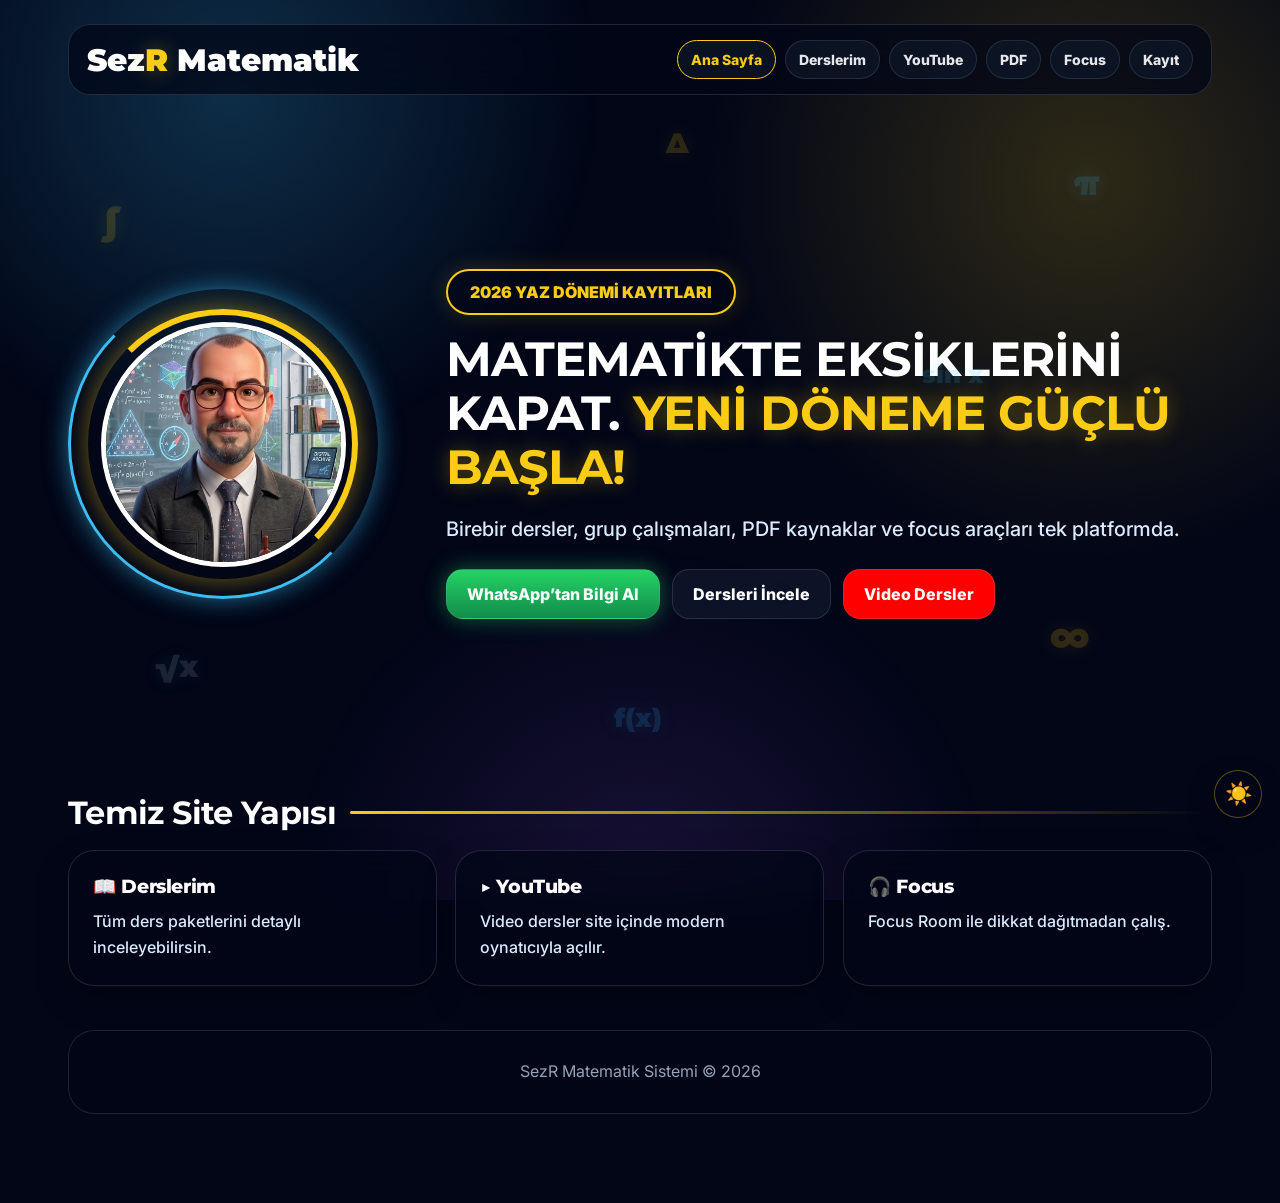
==== commit 778ecb7b: "Add files via upload" ====
--- a/index.html
+++ b/index.html
@@ -2,7 +2,7 @@
 <title>SezR Matematik | Ana Sayfa</title><link rel="manifest" href="manifest.json"><link rel="icon" type="image/png" href="favicon.png"><meta name="theme-color" content="#020617">
 <meta property="og:title" content="SezR Matematik | Yaz Dersleri"><meta property="og:description" content="Matematikte eksiklerini kapat, yeni döneme güçlü başla."><meta property="og:image" content="https://eyecbul-oss.github.io/matematik-ders/preview.jpg?v=9"><meta property="og:type" content="website">
 <link rel="preconnect" href="https://fonts.googleapis.com"><link href="https://fonts.googleapis.com/css2?family=Inter:wght@400;600;700;800;900&family=Montserrat:wght@700;800;900&display=swap" rel="stylesheet"><link rel="stylesheet" href="style.css"></head>
-<body><div class="container"><header class="topbar"><div class="logo">Sez<span>R</span> Matematik</div><nav class="nav"><a class="active" href="index.html">Ana Sayfa</a><a class="" href="dersler.html">Derslerim</a><a class="" href="youtube.html">YouTube</a><a class="" href="pdf.html">PDF</a><a class="" href="focus.html">Focus</a><a class="" href="iletisim.html">Kayıt</a></nav></header><section class="hero"><div class="profile-wrap"><img src="profil.jpg" alt="SezR Matematik"></div><div><div class="badge">2026 YAZ DÖNEMİ KAYITLARI</div><h1>Matematikte Eksiklerini Kapat. <span class="gold">Yeni Döneme Güçlü Başla!</span></h1><p class="lead">Birebir, grup dersleri, PDF kaynaklar, YouTube dersler ve Focus modu artık ayrı sayfalarda daha temiz çalışıyor.</p><div class="actions"><a class="btn green" href="https://wa.me/905058266949?text=Merhaba%20SezR%20Matematik%20dersleri%20hakk%C4%B1nda%20bilgi%20almak%20istiyorum">WhatsApp’tan Bilgi Al</a><a class="btn" href="dersler.html">Dersleri İncele</a><a class="btn red" href="youtube.html">YouTube Dersler</a></div></div></section><section><h2 class="section-title">Temiz Site Yapısı</h2><div class="grid three"><div class="card"><h3>📖 Derslerim</h3><p>Ders paketleri tek sayfada düzenli.</p></div><div class="card"><h3>▶️ YouTube</h3><p>Videolar tek oynatıcıda açılır; karışıklık yok.</p></div><div class="card"><h3>🎧 Focus</h3><p>Pomodoro ve YouTube Focus alanı ayrı sayfada.</p></div></div></section><footer class="footer">SezR Matematik Sistemi © 2026</footer></div><nav class="quick">
+<body><div class="container"><header class="topbar"><div class="logo">Sez<span>R</span> Matematik</div><nav class="nav"><a class="active" href="index.html">Ana Sayfa</a><a class="" href="dersler.html">Derslerim</a><a class="" href="youtube.html">YouTube</a><a class="" href="pdf.html">PDF</a><a class="" href="focus.html">Focus</a><a class="" href="iletisim.html">Kayıt</a></nav></header><section class="hero"><div class="profile-wrap"><img src="profil.jpg" alt="SezR Matematik"></div><div><div class="badge">2026 YAZ DÖNEMİ KAYITLARI</div><h1>Matematikte Eksiklerini Kapat. <span class="gold">Yeni Döneme Güçlü Başla!</span></h1><p class="lead">Birebir dersler, grup çalışmaları, PDF kaynaklar ve focus araçları tek platformda.</p><div class="actions"><a class="btn green" href="https://wa.me/905058266949?text=Merhaba%20SezR%20Matematik%20dersleri%20hakk%C4%B1nda%20bilgi%20almak%20istiyorum">WhatsApp’tan Bilgi Al</a><a class="btn" href="dersler.html">Dersleri İncele</a><a class="btn red" href="youtube.html">Video Dersler</a></div></div></section><section><h2 class="section-title">Temiz Site Yapısı</h2><div class="grid three"><div class="card"><h3>📖 Derslerim</h3><p>Tüm ders paketlerini detaylı inceleyebilirsin.</p></div><div class="card"><h3>▶️ YouTube</h3><p>Video dersler site içinde modern oynatıcıyla açılır.</p></div><div class="card"><h3>🎧 Focus</h3><p>Focus Room ile dikkat dağıtmadan çalış.</p></div></div></section><footer class="footer">SezR Matematik Sistemi © 2026</footer></div><nav class="quick">
 <a class="active" href="index.html"><span>🏠</span>Ana</a>
 <a class="" href="dersler.html"><span>📖</span>Ders</a>
 <a class="" href="youtube.html"><span>▶️</span>Video</a>
--- a/style.css
+++ b/style.css
@@ -26,3 +26,460 @@
 .quick{display:none}
 @keyframes spin{to{transform:rotate(360deg)}}
 @media(max-width:900px){.container{padding:16px 12px 90px}.topbar{position:relative;top:0;flex-direction:column}.hero{grid-template-columns:1fr;text-align:center;gap:22px}.profile-wrap{margin:auto;width:220px;height:220px}.profile-wrap img{width:176px;height:176px}h1{font-size:30px}.lead{font-size:17px}.actions{justify-content:center}.grid.two,.grid.three,.grid.four{grid-template-columns:1fr}.input-row{flex-direction:column}.focus-room{padding:22px;min-height:520px}.quick{position:fixed;left:0;right:0;bottom:0;height:74px;display:grid;grid-template-columns:repeat(5,1fr);background:rgba(2,6,23,.95);backdrop-filter:blur(12px);z-index:90;border-top:1px solid rgba(148,163,184,.18)}.quick a{text-decoration:none;color:#d1d5db;font-size:11px;font-weight:900;display:flex;flex-direction:column;align-items:center;justify-content:center;gap:4px}.quick a span{font-size:21px}.quick a.active{color:var(--gold)}}
+
+
+/* FOCUS PANEL TEMİZ YENİ DÜZEN */
+.focus-layout{display:grid;grid-template-columns:1fr 330px;gap:18px;align-items:start}
+.focus-player-card,.focus-side-panel{border-radius:28px;background:rgba(2,6,23,.72);border:1px solid rgba(148,163,184,.18);box-shadow:0 18px 42px rgba(0,0,0,.32);backdrop-filter:blur(18px);padding:18px}
+.focus-player-header{display:flex;justify-content:space-between;align-items:flex-start;gap:12px;margin-bottom:14px}
+.focus-player-header h2{font-family:Montserrat,Inter,sans-serif;font-size:28px}
+.focus-player-header p{color:#dbeafe;line-height:1.5}
+.focus-chip{padding:10px 14px;border-radius:999px;background:#facc15;color:#020617;font-weight:900}
+.focus-main-screen{position:relative;border-radius:24px;overflow:hidden;background:#020617;border:1px solid rgba(148,163,184,.18);aspect-ratio:16/9}
+.focus-main-screen iframe{position:absolute;inset:0;width:100%;height:100%;border:0;display:none}
+.focus-main-screen.video-on iframe{display:block}
+.focus-placeholder{position:absolute;inset:0;display:flex;flex-direction:column;align-items:center;justify-content:center;text-align:center;background:linear-gradient(135deg,rgba(56,189,248,.16),rgba(250,204,21,.10)),url("focus-room.png");background-size:cover;background-position:center}
+.focus-placeholder::before{content:"";position:absolute;inset:0;background:rgba(2,6,23,.58)}
+.focus-placeholder strong,.focus-placeholder span{position:relative;z-index:2}
+.focus-placeholder strong{font-size:28px;font-weight:900}
+.focus-placeholder span{margin-top:8px;color:#dbeafe}
+.focus-input-row{margin-top:14px}
+.focus-side-panel{position:sticky;top:96px}
+.timer-card-mini{text-align:center;border-radius:24px;padding:18px;background:rgba(15,23,42,.64);border:1px solid rgba(148,163,184,.16)}
+.timer-card-mini p{color:#dbeafe;font-weight:800;margin-bottom:12px}
+.focus-buttons{display:grid;gap:10px}
+.focus-buttons .btn{width:100%}
+.focus-scroll-box{margin-top:14px;max-height:330px;overflow-y:auto;display:grid;gap:10px;padding-right:4px}
+.focus-mini-card{padding:15px;border-radius:18px;background:rgba(15,23,42,.72);border:1px solid rgba(148,163,184,.16);cursor:pointer;transition:.25s}
+.focus-mini-card:hover,.focus-mini-card.active{border-color:#facc15;box-shadow:0 0 18px rgba(250,204,21,.18)}
+.focus-mini-card strong{display:block;margin-bottom:5px}
+.focus-mini-card span{font-size:13px;color:#94a3b8}
+@media(max-width:900px){.focus-layout{grid-template-columns:1fr}.focus-side-panel{position:relative;top:0}.focus-scroll-box{display:flex;overflow-x:auto;max-height:none;padding-bottom:8px}.focus-mini-card{min-width:220px}.focus-player-header{flex-direction:column}.focus-placeholder strong{font-size:22px}}
+
+
+/* ===============================
+FOCUS ROOM - EN İYİ MOBİL TASARIM
+=============================== */
+.focus-mobile-hero{margin-top:10px;padding:20px 0 10px}
+.focus-kicker{display:inline-flex;padding:9px 14px;border-radius:999px;background:rgba(250,204,21,.12);border:1px solid rgba(250,204,21,.35);color:#facc15;font-weight:900;font-size:13px;letter-spacing:.8px;margin-bottom:14px}
+.focus-title-wrap h1{font-family:Montserrat,Inter,sans-serif;font-size:42px;line-height:1.05;margin-bottom:12px;text-transform:none}
+.focus-title-wrap p{font-size:18px;line-height:1.55;color:#dbeafe;max-width:780px}
+.focus-app-shell{display:grid;grid-template-columns:1fr 340px;grid-template-areas:"video timer" "video input" "video list";gap:16px;align-items:start;margin-top:16px}
+.focus-video-stage{grid-area:video;border-radius:30px;padding:16px;background:linear-gradient(135deg,rgba(56,189,248,.12),rgba(250,204,21,.10)),rgba(2,6,23,.74);border:1px solid rgba(148,163,184,.20);box-shadow:0 20px 46px rgba(0,0,0,.36);backdrop-filter:blur(18px)}
+.focus-video-top{display:flex;justify-content:space-between;gap:12px;align-items:center;margin-bottom:12px}
+.focus-video-top strong{display:block;font-size:17px;font-weight:900}
+.focus-video-top span{display:block;font-size:13px;color:#94a3b8;margin-top:3px}
+.focus-pill{padding:9px 13px;border-radius:999px;background:#facc15;color:#020617;font-weight:900}
+.focus-screen{position:relative;aspect-ratio:16/9;border-radius:24px;overflow:hidden;background:#020617;border:1px solid rgba(148,163,184,.20);box-shadow:inset 0 0 40px rgba(0,0,0,.3)}
+.focus-screen iframe{position:absolute;inset:0;width:100%;height:100%;border:0;display:none}
+.focus-screen.video-on iframe{display:block}
+.focus-screen-placeholder{position:absolute;inset:0;display:flex;flex-direction:column;align-items:center;justify-content:center;text-align:center;padding:28px;background:linear-gradient(135deg,rgba(2,6,23,.74),rgba(2,6,23,.38)),url("focus-room.png");background-size:cover;background-position:center}
+.focus-screen.video-on .focus-screen-placeholder{display:none}
+.focus-screen-placeholder strong{font-size:24px;font-weight:900;position:relative;z-index:2}
+.focus-screen-placeholder span{font-size:14px;line-height:1.5;color:#dbeafe;max-width:420px;margin-top:8px;position:relative;z-index:2}
+.focus-orbit{width:110px;height:110px;border-radius:50%;border:5px solid transparent;border-top-color:#facc15;border-right-color:#38bdf8;box-shadow:0 0 24px rgba(250,204,21,.28);animation:focusOrbit 5s linear infinite;margin-bottom:16px}
+.focus-control-card{grid-area:timer;border-radius:28px;padding:18px;background:rgba(2,6,23,.74);border:1px solid rgba(148,163,184,.20);box-shadow:0 18px 40px rgba(0,0,0,.30);backdrop-filter:blur(18px)}
+.focus-timer-circle{width:210px;height:210px;margin:0 auto 16px;border-radius:50%;display:flex;flex-direction:column;align-items:center;justify-content:center;background:radial-gradient(circle,rgba(15,23,42,.95),rgba(2,6,23,.92));border:8px solid rgba(255,255,255,.07);position:relative;box-shadow:0 0 34px rgba(56,189,248,.15),inset 0 0 34px rgba(250,204,21,.08)}
+.focus-timer-circle::before{content:"";position:absolute;inset:-8px;border-radius:50%;border:8px solid transparent;border-top-color:#facc15;border-right-color:#38bdf8;animation:focusOrbit 7s linear infinite}
+.focus-time{font-family:Montserrat,Inter,sans-serif;font-size:42px;font-weight:900;position:relative;z-index:2}
+.focus-timer-circle small{font-weight:800;color:#dbeafe;margin-top:7px;position:relative;z-index:2}
+.focus-primary-actions{display:grid;gap:10px}.focus-btn{border:0;cursor:pointer;border-radius:17px;padding:14px 15px;font-weight:900;color:white;background:rgba(15,23,42,.86);border:1px solid rgba(148,163,184,.18)}
+.focus-btn.main{background:linear-gradient(180deg,#facc15,#eab308);color:#020617;box-shadow:0 0 22px rgba(250,204,21,.28)}
+.focus-btn.danger{background:linear-gradient(180deg,#ef4444,#b91c1c)}
+.focus-input-card{grid-area:input;border-radius:24px;padding:16px;background:rgba(2,6,23,.74);border:1px solid rgba(148,163,184,.20);backdrop-filter:blur(18px)}
+.focus-input-card label{display:block;font-weight:900;margin-bottom:10px;font-size:14px;color:#facc15}
+.focus-input-line{display:flex;gap:8px}
+.focus-input-line input{flex:1;min-width:0;border:1px solid rgba(148,163,184,.20);background:rgba(15,23,42,.86);color:white;border-radius:15px;padding:13px 14px;outline:none}
+.focus-input-line button{border:0;border-radius:15px;padding:13px 14px;background:#25d366;color:white;font-weight:900;cursor:pointer}
+.focus-library-card{grid-area:list;border-radius:24px;padding:16px;background:rgba(2,6,23,.74);border:1px solid rgba(148,163,184,.20);backdrop-filter:blur(18px)}
+.focus-library-head{display:flex;justify-content:space-between;gap:10px;align-items:end;margin-bottom:12px}
+.focus-library-head strong{font-weight:900;font-size:16px}.focus-library-head span{font-size:12px;color:#94a3b8}
+.focus-video-list{display:grid;gap:10px;max-height:320px;overflow:auto;padding-right:2px}
+.focus-list-item{display:flex;gap:12px;align-items:center;width:100%;text-align:left;padding:13px;border-radius:18px;background:rgba(15,23,42,.72);border:1px solid rgba(148,163,184,.16);color:white;cursor:pointer;transition:.22s}
+.focus-list-item.active,.focus-list-item:hover{border-color:#facc15;box-shadow:0 0 18px rgba(250,204,21,.18);transform:translateY(-1px)}
+.focus-list-icon{width:42px;height:42px;border-radius:14px;display:grid;place-items:center;background:rgba(250,204,21,.13);font-size:23px;flex:0 0 42px}
+.focus-list-item b{display:block;font-size:14px;margin-bottom:3px}.focus-list-item small{display:block;color:#94a3b8;font-size:12px}
+@keyframes focusOrbit{to{transform:rotate(360deg)}}
+@media(max-width:900px){.focus-title-wrap h1{font-size:34px}.focus-app-shell{grid-template-columns:1fr;grid-template-areas:"video" "timer" "input" "list";gap:14px}.focus-video-stage{padding:12px;border-radius:24px}.focus-video-top{align-items:flex-start}.focus-screen{border-radius:19px}.focus-control-card,.focus-input-card,.focus-library-card{border-radius:22px;padding:14px}.focus-timer-circle{width:190px;height:190px}.focus-time{font-size:38px}.focus-primary-actions{grid-template-columns:1fr 1fr}.focus-btn.main{grid-column:1 / -1}.focus-input-line{flex-direction:column}.focus-video-list{display:flex;overflow-x:auto;max-height:none;padding-bottom:6px}.focus-list-item{min-width:235px}}
+
+
+/* ===============================
+FOCUS MOBİL EKRANA SIĞDIRMA DÜZENİ
+=============================== */
+@media(max-width:900px){
+
+.container{padding:10px 10px 78px !important}
+.topbar{margin-bottom:10px !important;padding:10px !important;border-radius:18px !important}
+.logo{font-size:23px !important}
+.nav{gap:6px !important}
+.nav a{font-size:11px !important;padding:7px 9px !important}
+
+.focus-mobile-hero{padding:4px 0 6px !important;margin-top:0 !important}
+.focus-kicker{font-size:10px !important;padding:6px 9px !important;margin-bottom:7px !important}
+.focus-title-wrap h1{font-size:28px !important;line-height:1 !important;margin-bottom:5px !important}
+.focus-title-wrap p{font-size:14px !important;line-height:1.3 !important}
+
+.focus-app-shell{
+display:grid !important;
+grid-template-columns:1fr !important;
+grid-template-areas:"video" "timer" "list" "input" !important;
+gap:9px !important;
+margin-top:6px !important;
+}
+
+.focus-video-stage{padding:8px !important;border-radius:18px !important}
+.focus-video-top{margin-bottom:6px !important}
+.focus-video-top strong{font-size:13px !important}
+.focus-video-top span{font-size:11px !important}
+.focus-pill{font-size:11px !important;padding:6px 9px !important}
+.focus-screen{border-radius:15px !important;aspect-ratio:16/9 !important;max-height:205px !important}
+.focus-screen-placeholder{padding:10px !important}
+.focus-screen-placeholder strong{font-size:16px !important}
+.focus-screen-placeholder span{font-size:11px !important;line-height:1.3 !important;max-width:260px !important}
+.focus-orbit{width:52px !important;height:52px !important;border-width:4px !important;margin-bottom:7px !important}
+
+.focus-control-card{padding:9px !important;border-radius:18px !important}
+.focus-timer-circle{
+width:auto !important;height:auto !important;min-height:0 !important;
+border-radius:16px !important;border:1px solid rgba(148,163,184,.18) !important;
+padding:10px !important;margin:0 0 8px !important;
+}
+.focus-timer-circle::before{display:none !important}
+.focus-time{font-size:34px !important;line-height:1 !important}
+.focus-timer-circle small{font-size:11px !important;margin-top:4px !important}
+
+.focus-primary-actions{display:grid !important;grid-template-columns:1fr 1fr 1fr !important;gap:7px !important}
+.focus-btn{padding:10px 6px !important;font-size:10.5px !important;border-radius:12px !important}
+.focus-btn.main{grid-column:auto !important}
+
+.focus-library-card{padding:9px !important;border-radius:18px !important}
+.focus-library-head{margin-bottom:7px !important}
+.focus-library-head strong{font-size:13px !important}
+.focus-library-head span{font-size:10px !important}
+.focus-video-list{
+display:grid !important;
+grid-template-columns:1fr !important;
+gap:7px !important;
+max-height:150px !important;
+overflow-y:auto !important;
+padding-bottom:0 !important;
+}
+.focus-list-item{min-width:0 !important;padding:8px !important;border-radius:13px !important}
+.focus-list-icon{width:30px !important;height:30px !important;font-size:17px !important;border-radius:10px !important;flex-basis:30px !important}
+.focus-list-item b{font-size:12px !important}
+.focus-list-item small{font-size:10px !important}
+
+.focus-input-card{padding:9px !important;border-radius:18px !important}
+.focus-input-card label{font-size:12px !important;margin-bottom:6px !important}
+.focus-input-line{display:grid !important;grid-template-columns:1fr auto !important;gap:7px !important}
+.focus-input-line input{padding:9px !important;font-size:12px !important;border-radius:12px !important}
+.focus-input-line button{padding:9px 11px !important;font-size:12px !important;border-radius:12px !important}
+
+.footer{margin-top:12px !important;padding:12px !important;font-size:12px !important;border-radius:18px !important}
+.quick{height:60px !important}
+.quick a{font-size:10px !important}
+.quick a span{font-size:18px !important}
+}
+
+@media(max-width:390px){
+.focus-time{font-size:31px !important}
+.focus-btn{font-size:9.5px !important;padding:9px 4px !important}
+.focus-screen{max-height:188px !important}
+.nav a{font-size:10px !important;padding:6px 7px !important}
+}
+
+
+/* AÇIK TEMA OKUNURLUK DÜZELTMESİ */
+body.light-theme{background:#f4f7fb!important;color:#0f172a!important}
+body.light-theme::before{background:linear-gradient(180deg,#f8fafc,#e2e8f0)!important}
+body.light-theme::after{opacity:.12!important}
+body.light-theme .topbar,
+body.light-theme .card,
+body.light-theme .footer,
+body.light-theme .focus-video-stage,
+body.light-theme .focus-control-card,
+body.light-theme .focus-input-card,
+body.light-theme .focus-library-card,
+body.light-theme .focus-player-card,
+body.light-theme .focus-side-panel,
+body.light-theme .timer-card-mini{
+background:rgba(255,255,255,.90)!important;
+color:#0f172a!important;
+border-color:rgba(15,23,42,.14)!important;
+box-shadow:0 14px 30px rgba(15,23,42,.12)!important;
+}
+body.light-theme h1,
+body.light-theme h2,
+body.light-theme h3,
+body.light-theme .logo,
+body.light-theme .focus-time,
+body.light-theme .focus-video-top strong,
+body.light-theme .focus-library-head strong,
+body.light-theme .focus-list-item b{
+color:#0f172a!important;
+text-shadow:none!important;
+}
+body.light-theme p,
+body.light-theme .lead,
+body.light-theme .card p,
+body.light-theme .footer,
+body.light-theme .focus-title-wrap p,
+body.light-theme .focus-video-top span,
+body.light-theme .focus-library-head span,
+body.light-theme .focus-list-item small,
+body.light-theme .focus-timer-circle small{
+color:#334155!important;
+}
+body.light-theme .nav a,
+body.light-theme .quick,
+body.light-theme .quick a,
+body.light-theme .focus-list-item,
+body.light-theme .btn,
+body.light-theme .focus-btn{
+background:rgba(255,255,255,.94)!important;
+color:#0f172a!important;
+border-color:rgba(15,23,42,.16)!important;
+}
+body.light-theme .nav a.active,
+body.light-theme .nav a:hover,
+body.light-theme .quick a.active{
+color:#b45309!important;
+border-color:#f59e0b!important;
+}
+body.light-theme .btn.green,
+body.light-theme .focus-input-line button{
+background:#16a34a!important;
+color:white!important;
+}
+body.light-theme .btn.red,
+body.light-theme .focus-btn.danger{
+background:#dc2626!important;
+color:white!important;
+}
+body.light-theme .btn.gold,
+body.light-theme .focus-btn.main,
+body.light-theme .focus-pill,
+body.light-theme .badge,
+body.light-theme .focus-kicker{
+background:#facc15!important;
+color:#111827!important;
+border-color:#d97706!important;
+}
+body.light-theme .tag{
+background:#fee2e2!important;
+color:#7f1d1d!important;
+border-color:#fecaca!important;
+}
+body.light-theme input,
+body.light-theme .focus-input-line input,
+body.light-theme .input-row input{
+background:#ffffff!important;
+color:#0f172a!important;
+border-color:rgba(15,23,42,.18)!important;
+}
+body.light-theme input::placeholder{color:#64748b!important}
+body.light-theme .focus-screen,
+body.light-theme .video-player{
+background:#0f172a!important;
+}
+body.light-theme .focus-screen-placeholder{
+background:linear-gradient(135deg,rgba(248,250,252,.82),rgba(226,232,240,.78)),url("focus-room.png")!important;
+background-size:cover!important;
+background-position:center!important;
+}
+body.light-theme .focus-screen-placeholder strong{color:#0f172a!important}
+body.light-theme .focus-screen-placeholder span{color:#334155!important}
+body.light-theme .focus-timer-circle{
+background:#ffffff!important;
+border-color:rgba(15,23,42,.14)!important;
+box-shadow:0 8px 24px rgba(15,23,42,.10)!important;
+}
+.theme-toggle{
+position:fixed;right:18px;bottom:82px;z-index:120;width:48px;height:48px;
+border-radius:50%;border:1px solid rgba(250,204,21,.35);
+background:rgba(2,6,23,.86);color:#facc15;display:grid;place-items:center;
+font-size:22px;box-shadow:0 12px 28px rgba(0,0,0,.26);cursor:pointer;
+}
+body.light-theme .theme-toggle{background:#fff!important;color:#0f172a!important;border-color:rgba(15,23,42,.16)!important}
+@media(max-width:900px){.theme-toggle{right:14px;bottom:70px;width:42px;height:42px;font-size:19px}}
+
+
+/* ===============================
+PREMIUM EFEKTLER GERİ YÜKLEME
+Mouse glow + 3D kartlar + dönen semboller + parıltılar
+=============================== */
+.mouse-glow{
+position:fixed;
+width:360px;
+height:360px;
+border-radius:50%;
+pointer-events:none;
+z-index:1;
+background:radial-gradient(circle,rgba(56,189,248,.18),rgba(250,204,21,.10),transparent 72%);
+filter:blur(22px);
+transform:translate(-50%,-50%);
+opacity:0;
+transition:opacity .35s ease;
+}
+
+.premium-symbols{
+position:fixed;
+inset:0;
+pointer-events:none;
+overflow:hidden;
+z-index:0;
+opacity:.55;
+}
+
+.premium-symbol{
+position:absolute;
+font-family:Montserrat,Inter,sans-serif;
+font-weight:900;
+color:rgba(255,255,255,.18);
+text-shadow:0 0 18px rgba(56,189,248,.20);
+animation:symbolFloat 14s ease-in-out infinite;
+}
+
+.premium-symbol.gold{
+color:rgba(250,204,21,.28);
+text-shadow:0 0 20px rgba(250,204,21,.22);
+}
+
+.premium-symbol.blue{
+color:rgba(56,189,248,.26);
+text-shadow:0 0 20px rgba(56,189,248,.24);
+}
+
+.card,
+.focus-video-stage,
+.focus-control-card,
+.focus-input-card,
+.focus-library-card,
+.focus-player-card,
+.focus-side-panel,
+.video-card,
+.footer,
+.topbar{
+transform-style:preserve-3d;
+will-change:transform;
+transition:transform .25s ease, box-shadow .25s ease, border-color .25s ease;
+}
+
+.card:hover,
+.focus-video-stage:hover,
+.focus-control-card:hover,
+.focus-input-card:hover,
+.focus-library-card:hover,
+.video-card:hover{
+box-shadow:0 22px 48px rgba(0,0,0,.36),0 0 26px rgba(56,189,248,.12);
+border-color:rgba(250,204,21,.30);
+}
+
+.btn,
+.focus-btn,
+.youtube-watch-btn,
+.focus-input-line button,
+.nav a,
+.quick a{
+transition:transform .22s ease, box-shadow .22s ease, filter .22s ease;
+}
+
+.btn:hover,
+.focus-btn:hover,
+.youtube-watch-btn:hover,
+.focus-input-line button:hover,
+.nav a:hover{
+transform:translateY(-2px) scale(1.03);
+filter:brightness(1.08);
+}
+
+.card::before,
+.focus-video-stage::before,
+.focus-control-card::before,
+.focus-input-card::before,
+.focus-library-card::before{
+content:"";
+position:absolute;
+inset:0;
+border-radius:inherit;
+background:linear-gradient(120deg,transparent 0%,rgba(255,255,255,.08) 40%,transparent 70%);
+transform:translateX(-120%);
+transition:transform .8s ease;
+pointer-events:none;
+}
+
+.card:hover::before,
+.focus-video-stage:hover::before,
+.focus-control-card:hover::before,
+.focus-input-card:hover::before,
+.focus-library-card:hover::before{
+transform:translateX(120%);
+}
+
+.profile-wrap::before{
+animation:spin 18s linear infinite !important;
+}
+
+.profile-wrap::after{
+animation:spin 12s linear infinite reverse !important;
+}
+
+.logo span,
+.gold{
+text-shadow:0 0 20px rgba(250,204,21,.35);
+}
+
+.badge,
+.focus-kicker,
+.focus-pill{
+box-shadow:0 0 22px rgba(250,204,21,.18);
+}
+
+@keyframes symbolFloat{
+0%,100%{transform:translateY(0) rotate(0deg);opacity:.32}
+50%{transform:translateY(-24px) rotate(5deg);opacity:.72}
+}
+
+body.light-theme .premium-symbol{
+color:rgba(15,23,42,.16);
+text-shadow:none;
+}
+
+body.light-theme .premium-symbol.gold{
+color:rgba(180,83,9,.20);
+}
+
+body.light-theme .premium-symbol.blue{
+color:rgba(2,132,199,.18);
+}
+
+body.light-theme .mouse-glow{
+background:radial-gradient(circle,rgba(56,189,248,.13),rgba(250,204,21,.10),transparent 72%);
+}
+
+@media(max-width:900px){
+.mouse-glow{display:none}
+.premium-symbols{opacity:.30}
+.premium-symbol{font-size:16px !important}
+.card:hover,
+.focus-video-stage:hover,
+.focus-control-card:hover,
+.focus-input-card:hover,
+.focus-library-card:hover,
+.video-card:hover{
+transform:none !important;
+}
+}
+
+
+/* GENEL TUTARLILIK DÜZENLEMELERİ */
+.section-title,h1,h2,h3{letter-spacing:-0.02em}
+.card p,.lead,.focus-title-wrap p,.focus-video-top span,.focus-library-head span,.focus-list-item small{font-weight:500}
+.card h2,.card h3,.focus-video-top strong,.focus-library-head strong{font-weight:800}
+.btn,.focus-btn,.nav a{font-weight:800}
+.footer{line-height:1.6}
+body{text-rendering:optimizeLegibility;-webkit-font-smoothing:antialiased}
+.video-body strong{font-size:16px;line-height:1.4}
+.focus-list-item{align-items:flex-start}
+.focus-list-item span{line-height:1.35}
+.quick a{letter-spacing:-0.01em}
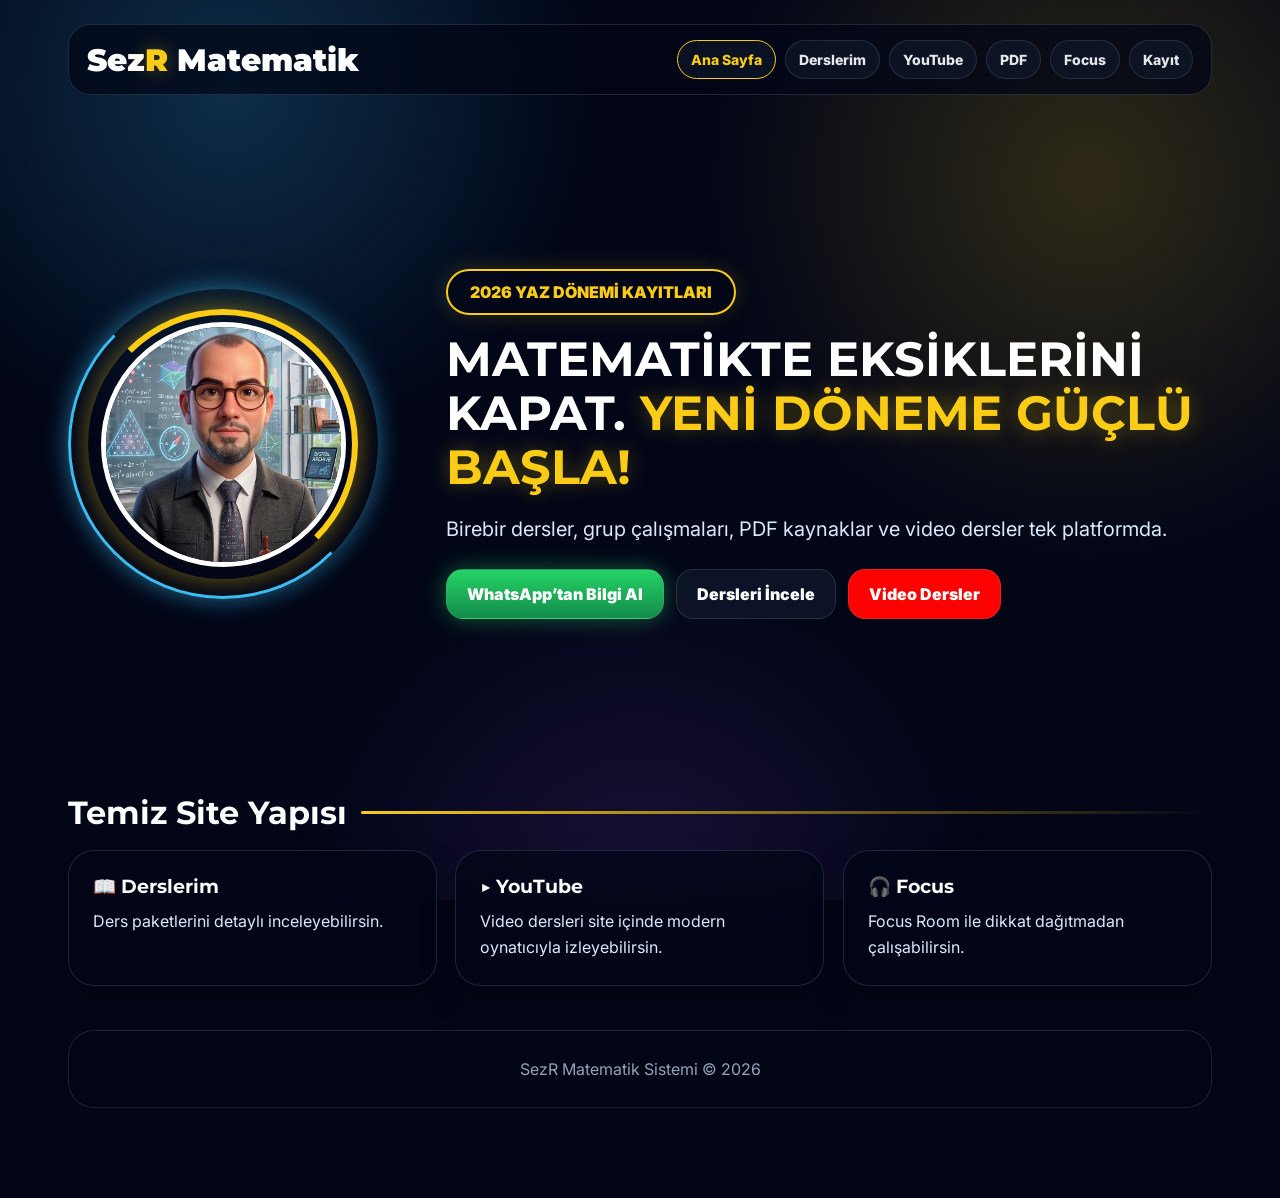
==== commit 86b315cf: "Add files via upload" ====
--- a/index.html
+++ b/index.html
@@ -2,7 +2,7 @@
 <title>SezR Matematik | Ana Sayfa</title><link rel="manifest" href="manifest.json"><link rel="icon" type="image/png" href="favicon.png"><meta name="theme-color" content="#020617">
 <meta property="og:title" content="SezR Matematik | Yaz Dersleri"><meta property="og:description" content="Matematikte eksiklerini kapat, yeni döneme güçlü başla."><meta property="og:image" content="https://eyecbul-oss.github.io/matematik-ders/preview.jpg?v=9"><meta property="og:type" content="website">
 <link rel="preconnect" href="https://fonts.googleapis.com"><link href="https://fonts.googleapis.com/css2?family=Inter:wght@400;600;700;800;900&family=Montserrat:wght@700;800;900&display=swap" rel="stylesheet"><link rel="stylesheet" href="style.css"></head>
-<body><div class="container"><header class="topbar"><div class="logo">Sez<span>R</span> Matematik</div><nav class="nav"><a class="active" href="index.html">Ana Sayfa</a><a class="" href="dersler.html">Derslerim</a><a class="" href="youtube.html">YouTube</a><a class="" href="pdf.html">PDF</a><a class="" href="focus.html">Focus</a><a class="" href="iletisim.html">Kayıt</a></nav></header><section class="hero"><div class="profile-wrap"><img src="profil.jpg" alt="SezR Matematik"></div><div><div class="badge">2026 YAZ DÖNEMİ KAYITLARI</div><h1>Matematikte Eksiklerini Kapat. <span class="gold">Yeni Döneme Güçlü Başla!</span></h1><p class="lead">Birebir dersler, grup çalışmaları, PDF kaynaklar ve focus araçları tek platformda.</p><div class="actions"><a class="btn green" href="https://wa.me/905058266949?text=Merhaba%20SezR%20Matematik%20dersleri%20hakk%C4%B1nda%20bilgi%20almak%20istiyorum">WhatsApp’tan Bilgi Al</a><a class="btn" href="dersler.html">Dersleri İncele</a><a class="btn red" href="youtube.html">Video Dersler</a></div></div></section><section><h2 class="section-title">Temiz Site Yapısı</h2><div class="grid three"><div class="card"><h3>📖 Derslerim</h3><p>Tüm ders paketlerini detaylı inceleyebilirsin.</p></div><div class="card"><h3>▶️ YouTube</h3><p>Video dersler site içinde modern oynatıcıyla açılır.</p></div><div class="card"><h3>🎧 Focus</h3><p>Focus Room ile dikkat dağıtmadan çalış.</p></div></div></section><footer class="footer">SezR Matematik Sistemi © 2026</footer></div><nav class="quick">
+<body><div class="container"><header class="topbar"><div class="logo">Sez<span>R</span> Matematik</div><nav class="nav"><a class="active" href="index.html">Ana Sayfa</a><a class="" href="dersler.html">Derslerim</a><a class="" href="youtube.html">YouTube</a><a class="" href="pdf.html">PDF</a><a class="" href="focus.html">Focus</a><a class="" href="iletisim.html">Kayıt</a></nav></header><section class="hero"><div class="profile-wrap"><img src="profil.jpg" alt="SezR Matematik"></div><div><div class="badge">2026 YAZ DÖNEMİ KAYITLARI</div><h1>Matematikte Eksiklerini Kapat. <span class="gold">Yeni Döneme Güçlü Başla!</span></h1><p class="lead">Birebir dersler, grup çalışmaları, PDF kaynaklar ve video dersler tek platformda.</p><div class="actions"><a class="btn green" href="https://wa.me/905058266949?text=Merhaba%20SezR%20Matematik%20dersleri%20hakk%C4%B1nda%20bilgi%20almak%20istiyorum">WhatsApp’tan Bilgi Al</a><a class="btn" href="dersler.html">Dersleri İncele</a><a class="btn red" href="youtube.html">Video Dersler</a></div></div></section><section><h2 class="section-title">Temiz Site Yapısı</h2><div class="grid three"><div class="card"><h3>📖 Derslerim</h3><p>Ders paketlerini detaylı inceleyebilirsin.</p></div><div class="card"><h3>▶️ YouTube</h3><p>Video dersleri site içinde modern oynatıcıyla izleyebilirsin.</p></div><div class="card"><h3>🎧 Focus</h3><p>Focus Room ile dikkat dağıtmadan çalışabilirsin.</p></div></div></section><footer class="footer">SezR Matematik Sistemi © 2026</footer></div><nav class="quick">
 <a class="active" href="index.html"><span>🏠</span>Ana</a>
 <a class="" href="dersler.html"><span>📖</span>Ders</a>
 <a class="" href="youtube.html"><span>▶️</span>Video</a>
--- a/style.css
+++ b/style.css
@@ -472,14 +472,40 @@
 }
 
 
-/* GENEL TUTARLILIK DÜZENLEMELERİ */
-.section-title,h1,h2,h3{letter-spacing:-0.02em}
-.card p,.lead,.focus-title-wrap p,.focus-video-top span,.focus-library-head span,.focus-list-item small{font-weight:500}
-.card h2,.card h3,.focus-video-top strong,.focus-library-head strong{font-weight:800}
-.btn,.focus-btn,.nav a{font-weight:800}
-.footer{line-height:1.6}
-body{text-rendering:optimizeLegibility;-webkit-font-smoothing:antialiased}
-.video-body strong{font-size:16px;line-height:1.4}
-.focus-list-item{align-items:flex-start}
-.focus-list-item span{line-height:1.35}
-.quick a{letter-spacing:-0.01em}
+/* FINAL FOCUS + TUTARLILIK KATMANI */
+.focus-studio-hero{padding:18px 0 14px}
+.focus-studio-badge{display:inline-flex;padding:10px 15px;border-radius:999px;background:rgba(250,204,21,.12);border:1px solid rgba(250,204,21,.35);color:#facc15;font-weight:900;font-size:13px;letter-spacing:.8px;margin-bottom:14px}
+.focus-studio-hero h1{font-family:Montserrat,Inter,sans-serif;font-size:42px;line-height:1.08;text-transform:none;max-width:880px;margin-bottom:12px}
+.focus-studio-hero p{color:#dbeafe;font-size:18px;line-height:1.6;max-width:860px}
+.focus-studio{display:grid;grid-template-columns:1fr 360px;gap:18px;align-items:start;margin-top:16px}
+.focus-stage-card,.focus-control-studio,.focus-library-studio{border-radius:30px;background:rgba(2,6,23,.74);border:1px solid rgba(148,163,184,.20);box-shadow:0 20px 48px rgba(0,0,0,.34);backdrop-filter:blur(18px)}
+.focus-stage-card{padding:16px;overflow:hidden}
+.focus-stage-top{display:flex;justify-content:space-between;align-items:center;gap:14px;margin-bottom:12px}
+.focus-stage-top strong{display:block;font-size:18px;font-weight:900}.focus-stage-top span{display:block;font-size:13px;color:#94a3b8;margin-top:3px}
+.focus-session-pill{padding:10px 14px;border-radius:999px;background:#facc15;color:#020617;font-weight:900;white-space:nowrap}
+.focus-stage-screen{position:relative;aspect-ratio:16/9;border-radius:26px;overflow:hidden;background:#020617;border:1px solid rgba(148,163,184,.18);box-shadow:inset 0 0 42px rgba(0,0,0,.34)}
+.focus-stage-screen iframe{position:absolute;inset:0;width:100%;height:100%;border:0;display:none;z-index:5}
+.focus-stage-screen.video-on iframe{display:block}.focus-stage-screen.video-on .focus-visual-layer{display:none}
+.focus-visual-layer{position:absolute;inset:0;overflow:hidden;background:linear-gradient(135deg,rgba(2,6,23,.76),rgba(2,6,23,.26)),url("focus-atmosphere.svg") center/cover no-repeat!important}
+.focus-visual-layer.bg-desk{background:radial-gradient(circle at 34% 50%,rgba(250,204,21,.24),transparent 28%),linear-gradient(135deg,rgba(2,6,23,.74),rgba(2,6,23,.30)),url("focus-atmosphere.svg") center/cover no-repeat!important}
+.focus-visual-layer.bg-space{background:radial-gradient(circle at 70% 20%,rgba(56,189,248,.26),transparent 22%),radial-gradient(circle at 30% 70%,rgba(168,85,247,.22),transparent 26%),linear-gradient(135deg,#020617,#111827)!important}
+.focus-visual-layer.bg-minimal{background:linear-gradient(135deg,rgba(15,23,42,.92),rgba(2,6,23,.96))!important}
+.focus-rain::before,.focus-rain::after{content:"";position:absolute;inset:-40px;background-image:linear-gradient(115deg,transparent 0 48%,rgba(125,211,252,.30) 49%,transparent 51%);background-size:28px 28px;animation:focusRain 1.1s linear infinite;opacity:.38}.focus-rain::after{animation-duration:1.6s;opacity:.18}
+.focus-quote{position:absolute;left:22px;bottom:20px;padding:11px 15px;border-radius:18px;background:rgba(2,6,23,.70);border:1px solid rgba(148,163,184,.22);color:#f8fafc;font-weight:900;font-size:15px}
+.focus-control-studio{display:grid;gap:14px;padding:14px;position:sticky;top:96px}
+.focus-timer-card,.focus-option-card{border-radius:24px;background:rgba(15,23,42,.66);border:1px solid rgba(148,163,184,.17);padding:15px}
+.focus-timer-ring{width:220px;height:220px;margin:0 auto 14px;border-radius:50%;display:flex;flex-direction:column;align-items:center;justify-content:center;background:radial-gradient(circle,rgba(15,23,42,.96),rgba(2,6,23,.94));border:8px solid rgba(255,255,255,.07);position:relative;box-shadow:0 0 34px rgba(56,189,248,.14),inset 0 0 34px rgba(250,204,21,.08)}
+.focus-timer-ring::before{content:"";position:absolute;inset:-8px;border-radius:50%;border:8px solid transparent;border-top-color:#facc15;border-right-color:#38bdf8;animation:focusStudioSpin 8s linear infinite}
+.focus-timer-value{font-family:Montserrat,Inter,sans-serif;font-size:42px;font-weight:900;position:relative;z-index:2}.focus-timer-status{font-size:12px;font-weight:800;color:#dbeafe;margin-top:6px;position:relative;z-index:2}
+.focus-main-actions{display:grid;grid-template-columns:1fr 1fr;gap:9px}.studio-btn{border:0;cursor:pointer;border-radius:15px;padding:12px 13px;font-weight:900;color:white;background:rgba(2,6,23,.72);border:1px solid rgba(148,163,184,.18);transition:.22s}.studio-btn.primary{grid-column:1/-1;background:linear-gradient(180deg,#facc15,#eab308);color:#020617;box-shadow:0 0 22px rgba(250,204,21,.26)}.studio-btn.danger{background:linear-gradient(180deg,#ef4444,#b91c1c)}
+.focus-option-card h3{font-family:Montserrat,Inter,sans-serif;font-size:15px;margin-bottom:10px}.focus-choice-grid{display:grid;grid-template-columns:1fr 1fr;gap:8px}
+.focus-choice,.focus-bg-choice,.focus-sound-choice,.focus-view-choice{border:1px solid rgba(148,163,184,.18);border-radius:14px;padding:10px 9px;background:rgba(2,6,23,.62);color:#e5e7eb;font-weight:900;font-size:12px;cursor:pointer;transition:.2s}
+.focus-choice.active,.focus-bg-choice.active,.focus-sound-choice.active,.focus-view-choice.active{background:#facc15;color:#020617;border-color:#facc15;box-shadow:0 0 18px rgba(250,204,21,.24)}
+.focus-input-row{display:flex;gap:8px;margin-top:10px}.focus-input-row input{flex:1;min-width:0;border:1px solid rgba(148,163,184,.20);background:rgba(2,6,23,.70);color:white;border-radius:14px;padding:11px 12px;outline:none;font-size:12px}.focus-input-row button{border:0;border-radius:14px;padding:11px 12px;background:#25d366;color:white;font-weight:900;cursor:pointer}
+.focus-library-studio{margin-top:18px;padding:20px}.focus-library-title{display:flex;justify-content:space-between;gap:16px;align-items:flex-end;margin-bottom:16px}.focus-library-title h2{font-family:Montserrat,Inter,sans-serif;font-size:26px}.focus-library-title p{color:#dbeafe;font-size:14px}.focus-mode-cards{display:grid;grid-template-columns:repeat(4,1fr);gap:12px}
+.focus-mode-card{text-align:left;border:1px solid rgba(148,163,184,.18);border-radius:22px;padding:16px;background:rgba(15,23,42,.66);color:white;cursor:pointer;transition:.24s;position:relative;overflow:hidden}.focus-mode-card:hover,.focus-mode-card.active{border-color:#facc15;box-shadow:0 0 22px rgba(250,204,21,.18);transform:translateY(-2px)}.focus-mode-card.active::before{content:"";position:absolute;inset:1px;border-radius:20px;border:1px solid rgba(250,204,21,.72);pointer-events:none}.focus-mode-card span{display:grid;place-items:center;width:46px;height:46px;border-radius:16px;background:rgba(250,204,21,.12);font-size:25px;margin-bottom:12px}.focus-mode-card strong{display:block;font-size:15px;font-weight:900;margin-bottom:6px}.focus-mode-card small{display:block;color:#94a3b8;font-size:12px;line-height:1.4}
+.focus-timer-ring.view-compact,.focus-timer-ring.view-clean{width:auto;height:auto;border-radius:18px;padding:16px;border-width:1px}.focus-timer-ring.view-compact::before,.focus-timer-ring.view-clean::before{display:none}.focus-timer-ring.view-large{width:260px;height:260px}.focus-timer-ring.view-large .focus-timer-value{font-size:54px}
+.update-toast{position:fixed;left:16px;right:16px;bottom:86px;z-index:200;display:none;align-items:center;justify-content:space-between;gap:10px;background:rgba(2,6,23,.94);color:white;border:1px solid rgba(250,204,21,.35);border-radius:18px;padding:13px 14px;box-shadow:0 18px 42px rgba(0,0,0,.34)}.update-toast.show{display:flex}.update-toast button{border:0;border-radius:12px;background:#facc15;color:#020617;font-weight:900;padding:9px 12px}
+@keyframes focusRain{to{transform:translateY(28px)}}@keyframes focusStudioSpin{to{transform:rotate(360deg)}}
+body.light-theme .focus-stage-card,body.light-theme .focus-control-studio,body.light-theme .focus-library-studio,body.light-theme .focus-timer-card,body.light-theme .focus-option-card,body.light-theme .focus-mode-card{background:rgba(255,255,255,.90)!important;color:#0f172a!important;border-color:rgba(15,23,42,.14)!important}body.light-theme .focus-studio-hero p,body.light-theme .focus-stage-top span,body.light-theme .focus-library-title p,body.light-theme .focus-mode-card small,body.light-theme .focus-timer-status{color:#334155!important}body.light-theme .focus-choice,body.light-theme .focus-bg-choice,body.light-theme .focus-sound-choice,body.light-theme .focus-view-choice,body.light-theme .focus-input-row input{background:#fff!important;color:#0f172a!important;border-color:rgba(15,23,42,.16)!important}body.light-theme .focus-timer-ring{background:#fff!important}body.light-theme .focus-visual-layer{background:linear-gradient(135deg,rgba(248,250,252,.70),rgba(226,232,240,.34)),url("focus-atmosphere.svg") center/cover no-repeat!important}
+@media(max-width:900px){.focus-studio-hero{padding:7px 0 8px}.focus-studio-badge{font-size:10px;padding:6px 9px;margin-bottom:8px}.focus-studio-hero h1{font-size:27px;line-height:1.05;margin-bottom:6px}.focus-studio-hero p{font-size:14px;line-height:1.35}.focus-studio{grid-template-columns:1fr;gap:10px;margin-top:8px}.focus-stage-card{padding:9px;border-radius:18px}.focus-stage-top{margin-bottom:7px}.focus-stage-top strong{font-size:13px}.focus-stage-top span{font-size:11px}.focus-session-pill{font-size:11px;padding:6px 9px}.focus-stage-screen{border-radius:15px;max-height:205px}.focus-quote{font-size:11px;padding:8px 10px;left:12px;bottom:12px}.focus-control-studio{position:relative;top:0;padding:9px;border-radius:18px;gap:9px}.focus-timer-card,.focus-option-card{padding:10px;border-radius:18px}.focus-timer-ring{width:auto;height:auto;border-radius:16px;padding:10px;border-width:1px;margin-bottom:8px}.focus-timer-ring::before{display:none}.focus-timer-value{font-size:34px;line-height:1}.focus-timer-status{font-size:11px}.focus-main-actions{grid-template-columns:1fr 1fr 1fr;gap:7px}.studio-btn,.focus-choice,.focus-bg-choice,.focus-sound-choice,.focus-view-choice{font-size:10.5px;padding:9px 6px;border-radius:12px}.studio-btn.primary{grid-column:auto}.focus-option-card h3{font-size:13px;margin-bottom:7px}.focus-choice-grid{gap:6px}.focus-input-row{display:grid;grid-template-columns:1fr auto;gap:6px}.focus-input-row input{font-size:11px;padding:9px}.focus-input-row button{font-size:11px;padding:9px 10px}.focus-library-studio{padding:10px;border-radius:18px;margin-top:10px}.focus-library-title{display:block;margin-bottom:9px}.focus-library-title h2{font-size:17px;margin-bottom:4px}.focus-library-title p{font-size:11px}.focus-mode-cards{display:flex;overflow-x:auto;gap:8px;padding:2px 2px 8px}.focus-mode-card{min-width:210px;padding:12px;border-radius:17px}.focus-mode-card.active::before{border-radius:15px}.focus-mode-card span{width:34px;height:34px;font-size:20px;border-radius:12px;margin-bottom:8px}.focus-mode-card strong{font-size:13px}.focus-mode-card small{font-size:10.5px}}
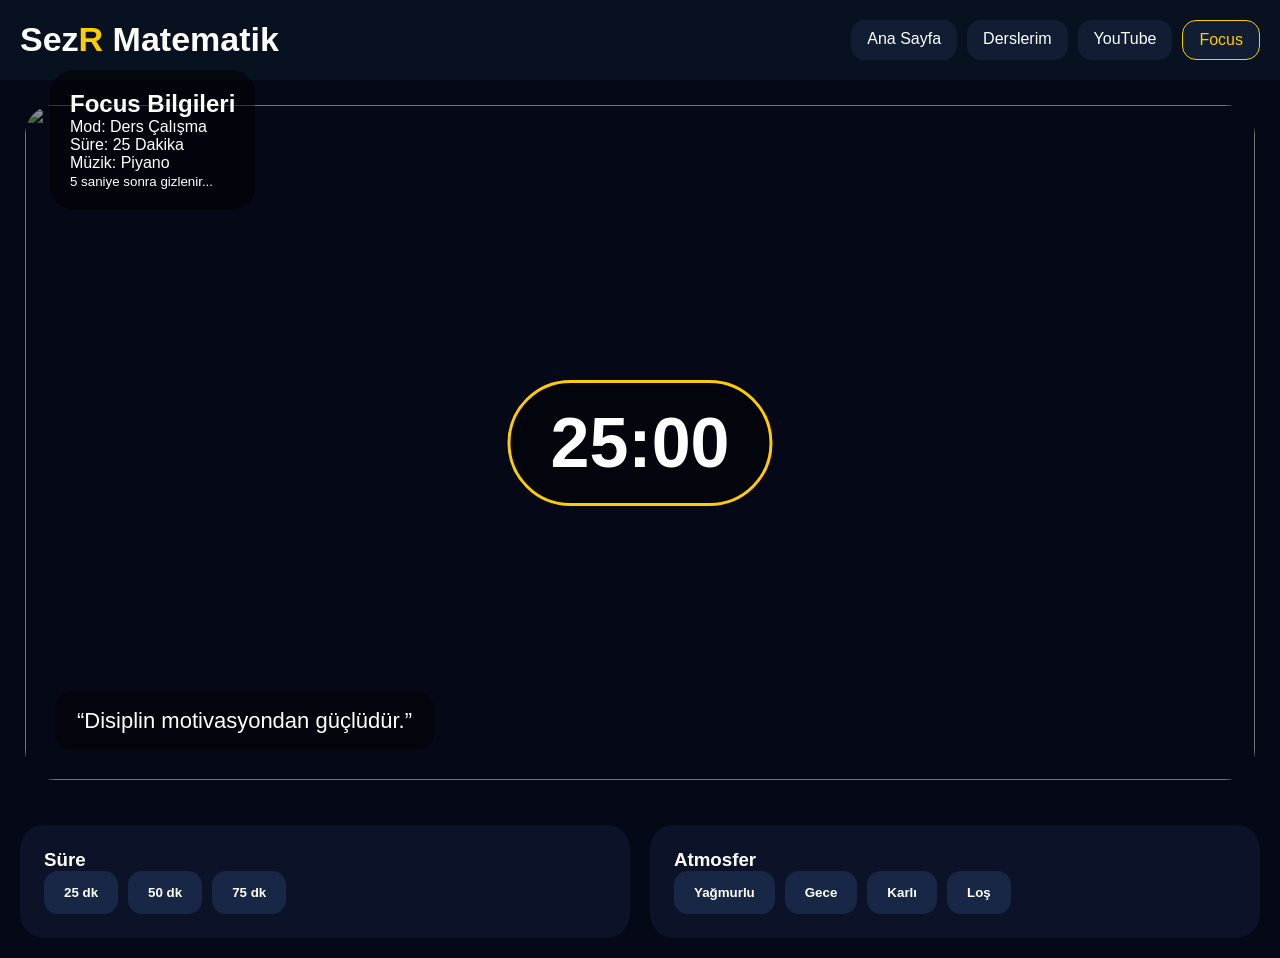
==== commit 15bea52d: "Add files via upload" ====
--- a/index.html
+++ b/index.html
@@ -1,10 +1,62 @@
-<!DOCTYPE html><html lang="tr"><head><meta charset="UTF-8"><meta name="viewport" content="width=device-width, initial-scale=1.0">
-<title>SezR Matematik | Ana Sayfa</title><link rel="manifest" href="manifest.json"><link rel="icon" type="image/png" href="favicon.png"><meta name="theme-color" content="#020617">
-<meta property="og:title" content="SezR Matematik | Yaz Dersleri"><meta property="og:description" content="Matematikte eksiklerini kapat, yeni döneme güçlü başla."><meta property="og:image" content="https://eyecbul-oss.github.io/matematik-ders/preview.jpg?v=9"><meta property="og:type" content="website">
-<link rel="preconnect" href="https://fonts.googleapis.com"><link href="https://fonts.googleapis.com/css2?family=Inter:wght@400;600;700;800;900&family=Montserrat:wght@700;800;900&display=swap" rel="stylesheet"><link rel="stylesheet" href="style.css"></head>
-<body><div class="container"><header class="topbar"><div class="logo">Sez<span>R</span> Matematik</div><nav class="nav"><a class="active" href="index.html">Ana Sayfa</a><a class="" href="dersler.html">Derslerim</a><a class="" href="youtube.html">YouTube</a><a class="" href="pdf.html">PDF</a><a class="" href="focus.html">Focus</a><a class="" href="iletisim.html">Kayıt</a></nav></header><section class="hero"><div class="profile-wrap"><img src="profil.jpg" alt="SezR Matematik"></div><div><div class="badge">2026 YAZ DÖNEMİ KAYITLARI</div><h1>Matematikte Eksiklerini Kapat. <span class="gold">Yeni Döneme Güçlü Başla!</span></h1><p class="lead">Birebir dersler, grup çalışmaları, PDF kaynaklar ve video dersler tek platformda.</p><div class="actions"><a class="btn green" href="https://wa.me/905058266949?text=Merhaba%20SezR%20Matematik%20dersleri%20hakk%C4%B1nda%20bilgi%20almak%20istiyorum">WhatsApp’tan Bilgi Al</a><a class="btn" href="dersler.html">Dersleri İncele</a><a class="btn red" href="youtube.html">Video Dersler</a></div></div></section><section><h2 class="section-title">Temiz Site Yapısı</h2><div class="grid three"><div class="card"><h3>📖 Derslerim</h3><p>Ders paketlerini detaylı inceleyebilirsin.</p></div><div class="card"><h3>▶️ YouTube</h3><p>Video dersleri site içinde modern oynatıcıyla izleyebilirsin.</p></div><div class="card"><h3>🎧 Focus</h3><p>Focus Room ile dikkat dağıtmadan çalışabilirsin.</p></div></div></section><footer class="footer">SezR Matematik Sistemi © 2026</footer></div><nav class="quick">
-<a class="active" href="index.html"><span>🏠</span>Ana</a>
-<a class="" href="dersler.html"><span>📖</span>Ders</a>
-<a class="" href="youtube.html"><span>▶️</span>Video</a>
-<a class="" href="focus.html"><span>🎧</span>Focus</a>
-<a class="" href="iletisim.html"><span>🟢</span>Kayıt</a></nav><script src="app.js"></script></body></html>+
+<!DOCTYPE html>
+<html lang="tr">
+<head>
+<meta charset="UTF-8">
+<meta name="viewport" content="width=device-width,initial-scale=1.0">
+<title>SezR Focus</title>
+<link rel="stylesheet" href="style.css">
+</head>
+<body>
+<div class="overlay"></div>
+
+<header class="topbar">
+<div class="logo">Sez<span>R</span> Matematik</div>
+<nav>
+<a>Ana Sayfa</a>
+<a>Derslerim</a>
+<a>YouTube</a>
+<a class="active">Focus</a>
+</nav>
+</header>
+
+<section class="hero">
+<div class="info-card" id="focusInfo">
+<h2>Focus Bilgileri</h2>
+<p>Mod: Ders Çalışma</p>
+<p>Süre: <span id="selectedTime">25</span> Dakika</p>
+<p>Müzik: Piyano</p>
+<small>5 saniye sonra gizlenir...</small>
+</div>
+
+<div class="scene">
+<img src="https://images.unsplash.com/photo-1506784983877-45594efa4cbe?q=80&w=1400&auto=format&fit=crop">
+<div class="timer-floating" id="timerBox">25:00</div>
+<div class="quote" id="quoteBox">“Disiplin motivasyondan güçlüdür.”</div>
+</div>
+</section>
+
+<section class="controls">
+<div class="panel">
+<h3>Süre</h3>
+<div class="chips">
+<button onclick="setTime(25)">25 dk</button>
+<button onclick="setTime(50)">50 dk</button>
+<button onclick="setTime(75)">75 dk</button>
+</div>
+</div>
+
+<div class="panel">
+<h3>Atmosfer</h3>
+<div class="chips">
+<button>Yağmurlu</button>
+<button>Gece</button>
+<button>Karlı</button>
+<button>Loş</button>
+</div>
+</div>
+</section>
+
+<script src="script.js"></script>
+</body>
+</html>
--- a/style.css
+++ b/style.css
@@ -1,511 +1,72 @@
 
-*{margin:0;padding:0;box-sizing:border-box;scroll-behavior:smooth}
-:root{--bg:#020617;--card:rgba(2,6,23,.72);--blue:#38bdf8;--gold:#facc15;--green:#25d366;--text:#dbeafe}
-body{font-family:Inter,Arial,sans-serif;background:var(--bg);color:white;overflow-x:hidden}
-body::before{content:"";position:fixed;inset:0;background:radial-gradient(circle at 18% 10%,rgba(56,189,248,.22),transparent 28%),radial-gradient(circle at 85% 20%,rgba(250,204,21,.18),transparent 30%),radial-gradient(circle at 50% 100%,rgba(168,85,247,.14),transparent 32%);z-index:-2}
-body::after{content:"";position:fixed;inset:0;background-image:linear-gradient(rgba(255,255,255,.035) 1px,transparent 1px),linear-gradient(90deg,rgba(255,255,255,.035) 1px,transparent 1px);background-size:42px 42px;opacity:.18;z-index:-1}
-.container{max-width:1180px;margin:auto;padding:24px 18px 90px}
-.topbar{position:sticky;top:12px;z-index:50;display:flex;justify-content:space-between;align-items:center;gap:16px;padding:15px 18px;margin-bottom:34px;border-radius:22px;background:rgba(2,6,23,.72);backdrop-filter:blur(18px);border:1px solid rgba(148,163,184,.2)}
-.logo{font-family:Montserrat,Inter,sans-serif;font-size:31px;font-weight:900;white-space:nowrap}.logo span{color:var(--gold)}
-.nav{display:flex;gap:9px;flex-wrap:wrap;justify-content:flex-end}.nav a{text-decoration:none;color:#e5e7eb;padding:10px 13px;border-radius:999px;background:rgba(15,23,42,.7);border:1px solid rgba(148,163,184,.18);font-weight:800;font-size:14px}.nav a.active,.nav a:hover{color:var(--gold);border-color:var(--gold)}
-.hero{display:grid;grid-template-columns:330px 1fr;gap:48px;align-items:center;min-height:70vh}
-.profile-wrap{width:310px;height:310px;position:relative;display:grid;place-items:center}.profile-wrap::before,.profile-wrap::after{content:"";position:absolute;border-radius:50%;animation:spin 34s linear infinite}.profile-wrap::before{inset:0;border:3px solid transparent;border-left-color:var(--blue);border-bottom-color:var(--blue);box-shadow:0 0 24px rgba(56,189,248,.55)}.profile-wrap::after{inset:20px;border:6px solid transparent;border-top-color:var(--gold);border-right-color:var(--gold);animation-direction:reverse;box-shadow:0 0 24px rgba(250,204,21,.45)}.profile-wrap img{width:245px;height:245px;border-radius:50%;object-fit:cover;border:5px solid white;position:relative;z-index:2}
-.badge{display:inline-block;padding:11px 22px;border-radius:999px;border:2px solid var(--gold);color:var(--gold);font-weight:900;margin-bottom:18px;background:rgba(2,6,23,.5)}
-h1{font-family:Montserrat,Inter,sans-serif;font-size:48px;line-height:1.12;text-transform:uppercase;margin-bottom:18px}.gold{color:var(--gold)}
-.lead{font-size:20px;line-height:1.6;color:var(--text);max-width:760px}.actions{display:flex;gap:12px;flex-wrap:wrap;margin-top:24px}
-.btn{display:inline-flex;align-items:center;justify-content:center;text-decoration:none;border:0;cursor:pointer;padding:14px 20px;border-radius:17px;font-weight:900;color:white;background:rgba(15,23,42,.82);border:1px solid rgba(148,163,184,.2)}.btn.green{background:linear-gradient(180deg,#25d366,#128c4a);box-shadow:0 0 22px rgba(37,211,102,.42)}.btn.red{background:#ff0000}.btn.gold{background:var(--gold);color:#020617}
-.section-title{font-family:Montserrat,Inter,sans-serif;font-size:32px;margin:34px 0 18px;display:flex;align-items:center;gap:14px}.section-title::after{content:"";height:3px;flex:1;background:linear-gradient(90deg,var(--gold),transparent);border-radius:999px}
-.grid{display:grid;gap:18px}.grid.two{grid-template-columns:repeat(2,1fr)}.grid.three{grid-template-columns:repeat(3,1fr)}.grid.four{grid-template-columns:repeat(4,1fr)}
-.card{position:relative;overflow:hidden;padding:24px;border-radius:26px;background:var(--card);backdrop-filter:blur(18px);border:1px solid rgba(148,163,184,.2);box-shadow:0 14px 32px rgba(0,0,0,.26)}
-.card h2,.card h3{font-family:Montserrat,Inter,sans-serif;margin-bottom:10px}.card p{color:var(--text);line-height:1.65}.tag{display:inline-flex;margin:5px 5px 0 0;padding:9px 13px;border-radius:12px;background:#5b1110;color:white;font-weight:900;border:1px solid rgba(251,146,60,.55)}
-.video-player{display:none;margin-bottom:18px;border-radius:24px;overflow:hidden;background:#020617;border:1px solid rgba(148,163,184,.18);box-shadow:0 18px 42px rgba(0,0,0,.36)}.video-player.show{display:block}.video-player iframe{display:block;width:100%;aspect-ratio:16/9;border:0}
-.video-card{padding:0}.thumb{aspect-ratio:16/9;background-size:cover;background-position:center;position:relative}.thumb::after{content:"▶";position:absolute;left:50%;top:50%;transform:translate(-50%,-50%);width:58px;height:58px;border-radius:50%;background:#ff0000;display:grid;place-items:center;font-size:25px;font-weight:900}.video-body{padding:16px}.video-body span{display:block;color:#94a3b8;margin:8px 0 12px;line-height:1.4}
-.focus-room{border-radius:30px;min-height:390px;background:linear-gradient(90deg,rgba(2,6,23,.92),rgba(2,6,23,.55)),url("focus-room.png");background-size:cover;background-position:center;padding:34px;border:1px solid rgba(250,204,21,.25);box-shadow:0 22px 54px rgba(0,0,0,.42)}.focus-box{max-width:600px}.focus-box h2{font-family:Montserrat,Inter,sans-serif;font-size:38px}.input-row{display:flex;gap:8px;margin-top:16px}.input-row input{flex:1;min-width:0;padding:14px;border-radius:14px;border:1px solid rgba(148,163,184,.22);background:rgba(15,23,42,.82);color:white}
-.timer{font-family:Montserrat,Inter,sans-serif;font-size:48px;font-weight:900;margin:18px 0;color:var(--gold)}
-.footer{margin-top:44px;padding:28px;border-radius:26px;background:rgba(2,6,23,.72);border:1px solid rgba(148,163,184,.18);text-align:center;color:#94a3b8}
-.quick{display:none}
-@keyframes spin{to{transform:rotate(360deg)}}
-@media(max-width:900px){.container{padding:16px 12px 90px}.topbar{position:relative;top:0;flex-direction:column}.hero{grid-template-columns:1fr;text-align:center;gap:22px}.profile-wrap{margin:auto;width:220px;height:220px}.profile-wrap img{width:176px;height:176px}h1{font-size:30px}.lead{font-size:17px}.actions{justify-content:center}.grid.two,.grid.three,.grid.four{grid-template-columns:1fr}.input-row{flex-direction:column}.focus-room{padding:22px;min-height:520px}.quick{position:fixed;left:0;right:0;bottom:0;height:74px;display:grid;grid-template-columns:repeat(5,1fr);background:rgba(2,6,23,.95);backdrop-filter:blur(12px);z-index:90;border-top:1px solid rgba(148,163,184,.18)}.quick a{text-decoration:none;color:#d1d5db;font-size:11px;font-weight:900;display:flex;flex-direction:column;align-items:center;justify-content:center;gap:4px}.quick a span{font-size:21px}.quick a.active{color:var(--gold)}}
-
-
-/* FOCUS PANEL TEMİZ YENİ DÜZEN */
-.focus-layout{display:grid;grid-template-columns:1fr 330px;gap:18px;align-items:start}
-.focus-player-card,.focus-side-panel{border-radius:28px;background:rgba(2,6,23,.72);border:1px solid rgba(148,163,184,.18);box-shadow:0 18px 42px rgba(0,0,0,.32);backdrop-filter:blur(18px);padding:18px}
-.focus-player-header{display:flex;justify-content:space-between;align-items:flex-start;gap:12px;margin-bottom:14px}
-.focus-player-header h2{font-family:Montserrat,Inter,sans-serif;font-size:28px}
-.focus-player-header p{color:#dbeafe;line-height:1.5}
-.focus-chip{padding:10px 14px;border-radius:999px;background:#facc15;color:#020617;font-weight:900}
-.focus-main-screen{position:relative;border-radius:24px;overflow:hidden;background:#020617;border:1px solid rgba(148,163,184,.18);aspect-ratio:16/9}
-.focus-main-screen iframe{position:absolute;inset:0;width:100%;height:100%;border:0;display:none}
-.focus-main-screen.video-on iframe{display:block}
-.focus-placeholder{position:absolute;inset:0;display:flex;flex-direction:column;align-items:center;justify-content:center;text-align:center;background:linear-gradient(135deg,rgba(56,189,248,.16),rgba(250,204,21,.10)),url("focus-room.png");background-size:cover;background-position:center}
-.focus-placeholder::before{content:"";position:absolute;inset:0;background:rgba(2,6,23,.58)}
-.focus-placeholder strong,.focus-placeholder span{position:relative;z-index:2}
-.focus-placeholder strong{font-size:28px;font-weight:900}
-.focus-placeholder span{margin-top:8px;color:#dbeafe}
-.focus-input-row{margin-top:14px}
-.focus-side-panel{position:sticky;top:96px}
-.timer-card-mini{text-align:center;border-radius:24px;padding:18px;background:rgba(15,23,42,.64);border:1px solid rgba(148,163,184,.16)}
-.timer-card-mini p{color:#dbeafe;font-weight:800;margin-bottom:12px}
-.focus-buttons{display:grid;gap:10px}
-.focus-buttons .btn{width:100%}
-.focus-scroll-box{margin-top:14px;max-height:330px;overflow-y:auto;display:grid;gap:10px;padding-right:4px}
-.focus-mini-card{padding:15px;border-radius:18px;background:rgba(15,23,42,.72);border:1px solid rgba(148,163,184,.16);cursor:pointer;transition:.25s}
-.focus-mini-card:hover,.focus-mini-card.active{border-color:#facc15;box-shadow:0 0 18px rgba(250,204,21,.18)}
-.focus-mini-card strong{display:block;margin-bottom:5px}
-.focus-mini-card span{font-size:13px;color:#94a3b8}
-@media(max-width:900px){.focus-layout{grid-template-columns:1fr}.focus-side-panel{position:relative;top:0}.focus-scroll-box{display:flex;overflow-x:auto;max-height:none;padding-bottom:8px}.focus-mini-card{min-width:220px}.focus-player-header{flex-direction:column}.focus-placeholder strong{font-size:22px}}
-
-
-/* ===============================
-FOCUS ROOM - EN İYİ MOBİL TASARIM
-=============================== */
-.focus-mobile-hero{margin-top:10px;padding:20px 0 10px}
-.focus-kicker{display:inline-flex;padding:9px 14px;border-radius:999px;background:rgba(250,204,21,.12);border:1px solid rgba(250,204,21,.35);color:#facc15;font-weight:900;font-size:13px;letter-spacing:.8px;margin-bottom:14px}
-.focus-title-wrap h1{font-family:Montserrat,Inter,sans-serif;font-size:42px;line-height:1.05;margin-bottom:12px;text-transform:none}
-.focus-title-wrap p{font-size:18px;line-height:1.55;color:#dbeafe;max-width:780px}
-.focus-app-shell{display:grid;grid-template-columns:1fr 340px;grid-template-areas:"video timer" "video input" "video list";gap:16px;align-items:start;margin-top:16px}
-.focus-video-stage{grid-area:video;border-radius:30px;padding:16px;background:linear-gradient(135deg,rgba(56,189,248,.12),rgba(250,204,21,.10)),rgba(2,6,23,.74);border:1px solid rgba(148,163,184,.20);box-shadow:0 20px 46px rgba(0,0,0,.36);backdrop-filter:blur(18px)}
-.focus-video-top{display:flex;justify-content:space-between;gap:12px;align-items:center;margin-bottom:12px}
-.focus-video-top strong{display:block;font-size:17px;font-weight:900}
-.focus-video-top span{display:block;font-size:13px;color:#94a3b8;margin-top:3px}
-.focus-pill{padding:9px 13px;border-radius:999px;background:#facc15;color:#020617;font-weight:900}
-.focus-screen{position:relative;aspect-ratio:16/9;border-radius:24px;overflow:hidden;background:#020617;border:1px solid rgba(148,163,184,.20);box-shadow:inset 0 0 40px rgba(0,0,0,.3)}
-.focus-screen iframe{position:absolute;inset:0;width:100%;height:100%;border:0;display:none}
-.focus-screen.video-on iframe{display:block}
-.focus-screen-placeholder{position:absolute;inset:0;display:flex;flex-direction:column;align-items:center;justify-content:center;text-align:center;padding:28px;background:linear-gradient(135deg,rgba(2,6,23,.74),rgba(2,6,23,.38)),url("focus-room.png");background-size:cover;background-position:center}
-.focus-screen.video-on .focus-screen-placeholder{display:none}
-.focus-screen-placeholder strong{font-size:24px;font-weight:900;position:relative;z-index:2}
-.focus-screen-placeholder span{font-size:14px;line-height:1.5;color:#dbeafe;max-width:420px;margin-top:8px;position:relative;z-index:2}
-.focus-orbit{width:110px;height:110px;border-radius:50%;border:5px solid transparent;border-top-color:#facc15;border-right-color:#38bdf8;box-shadow:0 0 24px rgba(250,204,21,.28);animation:focusOrbit 5s linear infinite;margin-bottom:16px}
-.focus-control-card{grid-area:timer;border-radius:28px;padding:18px;background:rgba(2,6,23,.74);border:1px solid rgba(148,163,184,.20);box-shadow:0 18px 40px rgba(0,0,0,.30);backdrop-filter:blur(18px)}
-.focus-timer-circle{width:210px;height:210px;margin:0 auto 16px;border-radius:50%;display:flex;flex-direction:column;align-items:center;justify-content:center;background:radial-gradient(circle,rgba(15,23,42,.95),rgba(2,6,23,.92));border:8px solid rgba(255,255,255,.07);position:relative;box-shadow:0 0 34px rgba(56,189,248,.15),inset 0 0 34px rgba(250,204,21,.08)}
-.focus-timer-circle::before{content:"";position:absolute;inset:-8px;border-radius:50%;border:8px solid transparent;border-top-color:#facc15;border-right-color:#38bdf8;animation:focusOrbit 7s linear infinite}
-.focus-time{font-family:Montserrat,Inter,sans-serif;font-size:42px;font-weight:900;position:relative;z-index:2}
-.focus-timer-circle small{font-weight:800;color:#dbeafe;margin-top:7px;position:relative;z-index:2}
-.focus-primary-actions{display:grid;gap:10px}.focus-btn{border:0;cursor:pointer;border-radius:17px;padding:14px 15px;font-weight:900;color:white;background:rgba(15,23,42,.86);border:1px solid rgba(148,163,184,.18)}
-.focus-btn.main{background:linear-gradient(180deg,#facc15,#eab308);color:#020617;box-shadow:0 0 22px rgba(250,204,21,.28)}
-.focus-btn.danger{background:linear-gradient(180deg,#ef4444,#b91c1c)}
-.focus-input-card{grid-area:input;border-radius:24px;padding:16px;background:rgba(2,6,23,.74);border:1px solid rgba(148,163,184,.20);backdrop-filter:blur(18px)}
-.focus-input-card label{display:block;font-weight:900;margin-bottom:10px;font-size:14px;color:#facc15}
-.focus-input-line{display:flex;gap:8px}
-.focus-input-line input{flex:1;min-width:0;border:1px solid rgba(148,163,184,.20);background:rgba(15,23,42,.86);color:white;border-radius:15px;padding:13px 14px;outline:none}
-.focus-input-line button{border:0;border-radius:15px;padding:13px 14px;background:#25d366;color:white;font-weight:900;cursor:pointer}
-.focus-library-card{grid-area:list;border-radius:24px;padding:16px;background:rgba(2,6,23,.74);border:1px solid rgba(148,163,184,.20);backdrop-filter:blur(18px)}
-.focus-library-head{display:flex;justify-content:space-between;gap:10px;align-items:end;margin-bottom:12px}
-.focus-library-head strong{font-weight:900;font-size:16px}.focus-library-head span{font-size:12px;color:#94a3b8}
-.focus-video-list{display:grid;gap:10px;max-height:320px;overflow:auto;padding-right:2px}
-.focus-list-item{display:flex;gap:12px;align-items:center;width:100%;text-align:left;padding:13px;border-radius:18px;background:rgba(15,23,42,.72);border:1px solid rgba(148,163,184,.16);color:white;cursor:pointer;transition:.22s}
-.focus-list-item.active,.focus-list-item:hover{border-color:#facc15;box-shadow:0 0 18px rgba(250,204,21,.18);transform:translateY(-1px)}
-.focus-list-icon{width:42px;height:42px;border-radius:14px;display:grid;place-items:center;background:rgba(250,204,21,.13);font-size:23px;flex:0 0 42px}
-.focus-list-item b{display:block;font-size:14px;margin-bottom:3px}.focus-list-item small{display:block;color:#94a3b8;font-size:12px}
-@keyframes focusOrbit{to{transform:rotate(360deg)}}
-@media(max-width:900px){.focus-title-wrap h1{font-size:34px}.focus-app-shell{grid-template-columns:1fr;grid-template-areas:"video" "timer" "input" "list";gap:14px}.focus-video-stage{padding:12px;border-radius:24px}.focus-video-top{align-items:flex-start}.focus-screen{border-radius:19px}.focus-control-card,.focus-input-card,.focus-library-card{border-radius:22px;padding:14px}.focus-timer-circle{width:190px;height:190px}.focus-time{font-size:38px}.focus-primary-actions{grid-template-columns:1fr 1fr}.focus-btn.main{grid-column:1 / -1}.focus-input-line{flex-direction:column}.focus-video-list{display:flex;overflow-x:auto;max-height:none;padding-bottom:6px}.focus-list-item{min-width:235px}}
-
-
-/* ===============================
-FOCUS MOBİL EKRANA SIĞDIRMA DÜZENİ
-=============================== */
-@media(max-width:900px){
-
-.container{padding:10px 10px 78px !important}
-.topbar{margin-bottom:10px !important;padding:10px !important;border-radius:18px !important}
-.logo{font-size:23px !important}
-.nav{gap:6px !important}
-.nav a{font-size:11px !important;padding:7px 9px !important}
-
-.focus-mobile-hero{padding:4px 0 6px !important;margin-top:0 !important}
-.focus-kicker{font-size:10px !important;padding:6px 9px !important;margin-bottom:7px !important}
-.focus-title-wrap h1{font-size:28px !important;line-height:1 !important;margin-bottom:5px !important}
-.focus-title-wrap p{font-size:14px !important;line-height:1.3 !important}
-
-.focus-app-shell{
-display:grid !important;
-grid-template-columns:1fr !important;
-grid-template-areas:"video" "timer" "list" "input" !important;
-gap:9px !important;
-margin-top:6px !important;
+*{margin:0;padding:0;box-sizing:border-box;font-family:Arial}
+body{background:#050816;color:white}
+.topbar{display:flex;justify-content:space-between;padding:20px;background:#08111f}
+.logo{font-size:34px;font-weight:900}
+.logo span{color:#ffcc00}
+nav{display:flex;gap:10px}
+nav a{padding:10px 16px;background:#111d33;border-radius:14px}
+.active{border:1px solid #ffcc00;color:#ffcc00}
+.hero{padding:25px}
+.scene{height:75vh;border-radius:30px;overflow:hidden;position:relative}
+.scene img{width:100%;height:100%;object-fit:cover;filter:brightness(.6)}
+.timer-floating{
+position:absolute;
+top:50%;
+left:50%;
+transform:translate(-50%,-50%);
+font-size:70px;
+font-weight:900;
+padding:20px 40px;
+border-radius:999px;
+border:3px solid #ffcc00;
+background:rgba(0,0,0,.4)
 }
-
-.focus-video-stage{padding:8px !important;border-radius:18px !important}
-.focus-video-top{margin-bottom:6px !important}
-.focus-video-top strong{font-size:13px !important}
-.focus-video-top span{font-size:11px !important}
-.focus-pill{font-size:11px !important;padding:6px 9px !important}
-.focus-screen{border-radius:15px !important;aspect-ratio:16/9 !important;max-height:205px !important}
-.focus-screen-placeholder{padding:10px !important}
-.focus-screen-placeholder strong{font-size:16px !important}
-.focus-screen-placeholder span{font-size:11px !important;line-height:1.3 !important;max-width:260px !important}
-.focus-orbit{width:52px !important;height:52px !important;border-width:4px !important;margin-bottom:7px !important}
-
-.focus-control-card{padding:9px !important;border-radius:18px !important}
-.focus-timer-circle{
-width:auto !important;height:auto !important;min-height:0 !important;
-border-radius:16px !important;border:1px solid rgba(148,163,184,.18) !important;
-padding:10px !important;margin:0 0 8px !important;
+.info-card{
+position:absolute;
+top:70px;
+left:50px;
+z-index:2;
+background:rgba(0,0,0,.5);
+padding:20px;
+border-radius:24px;
+transition:.5s;
 }
-.focus-timer-circle::before{display:none !important}
-.focus-time{font-size:34px !important;line-height:1 !important}
-.focus-timer-circle small{font-size:11px !important;margin-top:4px !important}
-
-.focus-primary-actions{display:grid !important;grid-template-columns:1fr 1fr 1fr !important;gap:7px !important}
-.focus-btn{padding:10px 6px !important;font-size:10.5px !important;border-radius:12px !important}
-.focus-btn.main{grid-column:auto !important}
-
-.focus-library-card{padding:9px !important;border-radius:18px !important}
-.focus-library-head{margin-bottom:7px !important}
-.focus-library-head strong{font-size:13px !important}
-.focus-library-head span{font-size:10px !important}
-.focus-video-list{
-display:grid !important;
-grid-template-columns:1fr !important;
-gap:7px !important;
-max-height:150px !important;
-overflow-y:auto !important;
-padding-bottom:0 !important;
+.quote{
+position:absolute;
+bottom:30px;
+left:30px;
+background:rgba(0,0,0,.45);
+padding:16px 22px;
+border-radius:16px;
+font-size:22px;
 }
-.focus-list-item{min-width:0 !important;padding:8px !important;border-radius:13px !important}
-.focus-list-icon{width:30px !important;height:30px !important;font-size:17px !important;border-radius:10px !important;flex-basis:30px !important}
-.focus-list-item b{font-size:12px !important}
-.focus-list-item small{font-size:10px !important}
-
-.focus-input-card{padding:9px !important;border-radius:18px !important}
-.focus-input-card label{font-size:12px !important;margin-bottom:6px !important}
-.focus-input-line{display:grid !important;grid-template-columns:1fr auto !important;gap:7px !important}
-.focus-input-line input{padding:9px !important;font-size:12px !important;border-radius:12px !important}
-.focus-input-line button{padding:9px 11px !important;font-size:12px !important;border-radius:12px !important}
-
-.footer{margin-top:12px !important;padding:12px !important;font-size:12px !important;border-radius:18px !important}
-.quick{height:60px !important}
-.quick a{font-size:10px !important}
-.quick a span{font-size:18px !important}
+.controls{
+display:grid;
+grid-template-columns:1fr 1fr;
+gap:20px;
+padding:20px
 }
-
-@media(max-width:390px){
-.focus-time{font-size:31px !important}
-.focus-btn{font-size:9.5px !important;padding:9px 4px !important}
-.focus-screen{max-height:188px !important}
-.nav a{font-size:10px !important;padding:6px 7px !important}
+.panel{
+background:#0c1328;
+padding:24px;
+border-radius:24px
 }
-
-
-/* AÇIK TEMA OKUNURLUK DÜZELTMESİ */
-body.light-theme{background:#f4f7fb!important;color:#0f172a!important}
-body.light-theme::before{background:linear-gradient(180deg,#f8fafc,#e2e8f0)!important}
-body.light-theme::after{opacity:.12!important}
-body.light-theme .topbar,
-body.light-theme .card,
-body.light-theme .footer,
-body.light-theme .focus-video-stage,
-body.light-theme .focus-control-card,
-body.light-theme .focus-input-card,
-body.light-theme .focus-library-card,
-body.light-theme .focus-player-card,
-body.light-theme .focus-side-panel,
-body.light-theme .timer-card-mini{
-background:rgba(255,255,255,.90)!important;
-color:#0f172a!important;
-border-color:rgba(15,23,42,.14)!important;
-box-shadow:0 14px 30px rgba(15,23,42,.12)!important;
+.chips{display:flex;gap:10px;flex-wrap:wrap}
+button{
+padding:14px 20px;
+border:none;
+border-radius:14px;
+background:#182746;
+color:white;
+font-weight:700
 }
-body.light-theme h1,
-body.light-theme h2,
-body.light-theme h3,
-body.light-theme .logo,
-body.light-theme .focus-time,
-body.light-theme .focus-video-top strong,
-body.light-theme .focus-library-head strong,
-body.light-theme .focus-list-item b{
-color:#0f172a!important;
-text-shadow:none!important;
+button:hover{background:#ffcc00;color:black}
+@media(max-width:768px){
+nav{flex-wrap:wrap}
+.logo{font-size:26px}
+.controls{grid-template-columns:1fr}
+.timer-floating{font-size:42px}
+.info-card{left:20px;top:20px}
+.scene{height:65vh}
 }
-body.light-theme p,
-body.light-theme .lead,
-body.light-theme .card p,
-body.light-theme .footer,
-body.light-theme .focus-title-wrap p,
-body.light-theme .focus-video-top span,
-body.light-theme .focus-library-head span,
-body.light-theme .focus-list-item small,
-body.light-theme .focus-timer-circle small{
-color:#334155!important;
-}
-body.light-theme .nav a,
-body.light-theme .quick,
-body.light-theme .quick a,
-body.light-theme .focus-list-item,
-body.light-theme .btn,
-body.light-theme .focus-btn{
-background:rgba(255,255,255,.94)!important;
-color:#0f172a!important;
-border-color:rgba(15,23,42,.16)!important;
-}
-body.light-theme .nav a.active,
-body.light-theme .nav a:hover,
-body.light-theme .quick a.active{
-color:#b45309!important;
-border-color:#f59e0b!important;
-}
-body.light-theme .btn.green,
-body.light-theme .focus-input-line button{
-background:#16a34a!important;
-color:white!important;
-}
-body.light-theme .btn.red,
-body.light-theme .focus-btn.danger{
-background:#dc2626!important;
-color:white!important;
-}
-body.light-theme .btn.gold,
-body.light-theme .focus-btn.main,
-body.light-theme .focus-pill,
-body.light-theme .badge,
-body.light-theme .focus-kicker{
-background:#facc15!important;
-color:#111827!important;
-border-color:#d97706!important;
-}
-body.light-theme .tag{
-background:#fee2e2!important;
-color:#7f1d1d!important;
-border-color:#fecaca!important;
-}
-body.light-theme input,
-body.light-theme .focus-input-line input,
-body.light-theme .input-row input{
-background:#ffffff!important;
-color:#0f172a!important;
-border-color:rgba(15,23,42,.18)!important;
-}
-body.light-theme input::placeholder{color:#64748b!important}
-body.light-theme .focus-screen,
-body.light-theme .video-player{
-background:#0f172a!important;
-}
-body.light-theme .focus-screen-placeholder{
-background:linear-gradient(135deg,rgba(248,250,252,.82),rgba(226,232,240,.78)),url("focus-room.png")!important;
-background-size:cover!important;
-background-position:center!important;
-}
-body.light-theme .focus-screen-placeholder strong{color:#0f172a!important}
-body.light-theme .focus-screen-placeholder span{color:#334155!important}
-body.light-theme .focus-timer-circle{
-background:#ffffff!important;
-border-color:rgba(15,23,42,.14)!important;
-box-shadow:0 8px 24px rgba(15,23,42,.10)!important;
-}
-.theme-toggle{
-position:fixed;right:18px;bottom:82px;z-index:120;width:48px;height:48px;
-border-radius:50%;border:1px solid rgba(250,204,21,.35);
-background:rgba(2,6,23,.86);color:#facc15;display:grid;place-items:center;
-font-size:22px;box-shadow:0 12px 28px rgba(0,0,0,.26);cursor:pointer;
-}
-body.light-theme .theme-toggle{background:#fff!important;color:#0f172a!important;border-color:rgba(15,23,42,.16)!important}
-@media(max-width:900px){.theme-toggle{right:14px;bottom:70px;width:42px;height:42px;font-size:19px}}
-
-
-/* ===============================
-PREMIUM EFEKTLER GERİ YÜKLEME
-Mouse glow + 3D kartlar + dönen semboller + parıltılar
-=============================== */
-.mouse-glow{
-position:fixed;
-width:360px;
-height:360px;
-border-radius:50%;
-pointer-events:none;
-z-index:1;
-background:radial-gradient(circle,rgba(56,189,248,.18),rgba(250,204,21,.10),transparent 72%);
-filter:blur(22px);
-transform:translate(-50%,-50%);
-opacity:0;
-transition:opacity .35s ease;
-}
-
-.premium-symbols{
-position:fixed;
-inset:0;
-pointer-events:none;
-overflow:hidden;
-z-index:0;
-opacity:.55;
-}
-
-.premium-symbol{
-position:absolute;
-font-family:Montserrat,Inter,sans-serif;
-font-weight:900;
-color:rgba(255,255,255,.18);
-text-shadow:0 0 18px rgba(56,189,248,.20);
-animation:symbolFloat 14s ease-in-out infinite;
-}
-
-.premium-symbol.gold{
-color:rgba(250,204,21,.28);
-text-shadow:0 0 20px rgba(250,204,21,.22);
-}
-
-.premium-symbol.blue{
-color:rgba(56,189,248,.26);
-text-shadow:0 0 20px rgba(56,189,248,.24);
-}
-
-.card,
-.focus-video-stage,
-.focus-control-card,
-.focus-input-card,
-.focus-library-card,
-.focus-player-card,
-.focus-side-panel,
-.video-card,
-.footer,
-.topbar{
-transform-style:preserve-3d;
-will-change:transform;
-transition:transform .25s ease, box-shadow .25s ease, border-color .25s ease;
-}
-
-.card:hover,
-.focus-video-stage:hover,
-.focus-control-card:hover,
-.focus-input-card:hover,
-.focus-library-card:hover,
-.video-card:hover{
-box-shadow:0 22px 48px rgba(0,0,0,.36),0 0 26px rgba(56,189,248,.12);
-border-color:rgba(250,204,21,.30);
-}
-
-.btn,
-.focus-btn,
-.youtube-watch-btn,
-.focus-input-line button,
-.nav a,
-.quick a{
-transition:transform .22s ease, box-shadow .22s ease, filter .22s ease;
-}
-
-.btn:hover,
-.focus-btn:hover,
-.youtube-watch-btn:hover,
-.focus-input-line button:hover,
-.nav a:hover{
-transform:translateY(-2px) scale(1.03);
-filter:brightness(1.08);
-}
-
-.card::before,
-.focus-video-stage::before,
-.focus-control-card::before,
-.focus-input-card::before,
-.focus-library-card::before{
-content:"";
-position:absolute;
-inset:0;
-border-radius:inherit;
-background:linear-gradient(120deg,transparent 0%,rgba(255,255,255,.08) 40%,transparent 70%);
-transform:translateX(-120%);
-transition:transform .8s ease;
-pointer-events:none;
-}
-
-.card:hover::before,
-.focus-video-stage:hover::before,
-.focus-control-card:hover::before,
-.focus-input-card:hover::before,
-.focus-library-card:hover::before{
-transform:translateX(120%);
-}
-
-.profile-wrap::before{
-animation:spin 18s linear infinite !important;
-}
-
-.profile-wrap::after{
-animation:spin 12s linear infinite reverse !important;
-}
-
-.logo span,
-.gold{
-text-shadow:0 0 20px rgba(250,204,21,.35);
-}
-
-.badge,
-.focus-kicker,
-.focus-pill{
-box-shadow:0 0 22px rgba(250,204,21,.18);
-}
-
-@keyframes symbolFloat{
-0%,100%{transform:translateY(0) rotate(0deg);opacity:.32}
-50%{transform:translateY(-24px) rotate(5deg);opacity:.72}
-}
-
-body.light-theme .premium-symbol{
-color:rgba(15,23,42,.16);
-text-shadow:none;
-}
-
-body.light-theme .premium-symbol.gold{
-color:rgba(180,83,9,.20);
-}
-
-body.light-theme .premium-symbol.blue{
-color:rgba(2,132,199,.18);
-}
-
-body.light-theme .mouse-glow{
-background:radial-gradient(circle,rgba(56,189,248,.13),rgba(250,204,21,.10),transparent 72%);
-}
-
-@media(max-width:900px){
-.mouse-glow{display:none}
-.premium-symbols{opacity:.30}
-.premium-symbol{font-size:16px !important}
-.card:hover,
-.focus-video-stage:hover,
-.focus-control-card:hover,
-.focus-input-card:hover,
-.focus-library-card:hover,
-.video-card:hover{
-transform:none !important;
-}
-}
-
-
-/* FINAL FOCUS + TUTARLILIK KATMANI */
-.focus-studio-hero{padding:18px 0 14px}
-.focus-studio-badge{display:inline-flex;padding:10px 15px;border-radius:999px;background:rgba(250,204,21,.12);border:1px solid rgba(250,204,21,.35);color:#facc15;font-weight:900;font-size:13px;letter-spacing:.8px;margin-bottom:14px}
-.focus-studio-hero h1{font-family:Montserrat,Inter,sans-serif;font-size:42px;line-height:1.08;text-transform:none;max-width:880px;margin-bottom:12px}
-.focus-studio-hero p{color:#dbeafe;font-size:18px;line-height:1.6;max-width:860px}
-.focus-studio{display:grid;grid-template-columns:1fr 360px;gap:18px;align-items:start;margin-top:16px}
-.focus-stage-card,.focus-control-studio,.focus-library-studio{border-radius:30px;background:rgba(2,6,23,.74);border:1px solid rgba(148,163,184,.20);box-shadow:0 20px 48px rgba(0,0,0,.34);backdrop-filter:blur(18px)}
-.focus-stage-card{padding:16px;overflow:hidden}
-.focus-stage-top{display:flex;justify-content:space-between;align-items:center;gap:14px;margin-bottom:12px}
-.focus-stage-top strong{display:block;font-size:18px;font-weight:900}.focus-stage-top span{display:block;font-size:13px;color:#94a3b8;margin-top:3px}
-.focus-session-pill{padding:10px 14px;border-radius:999px;background:#facc15;color:#020617;font-weight:900;white-space:nowrap}
-.focus-stage-screen{position:relative;aspect-ratio:16/9;border-radius:26px;overflow:hidden;background:#020617;border:1px solid rgba(148,163,184,.18);box-shadow:inset 0 0 42px rgba(0,0,0,.34)}
-.focus-stage-screen iframe{position:absolute;inset:0;width:100%;height:100%;border:0;display:none;z-index:5}
-.focus-stage-screen.video-on iframe{display:block}.focus-stage-screen.video-on .focus-visual-layer{display:none}
-.focus-visual-layer{position:absolute;inset:0;overflow:hidden;background:linear-gradient(135deg,rgba(2,6,23,.76),rgba(2,6,23,.26)),url("focus-atmosphere.svg") center/cover no-repeat!important}
-.focus-visual-layer.bg-desk{background:radial-gradient(circle at 34% 50%,rgba(250,204,21,.24),transparent 28%),linear-gradient(135deg,rgba(2,6,23,.74),rgba(2,6,23,.30)),url("focus-atmosphere.svg") center/cover no-repeat!important}
-.focus-visual-layer.bg-space{background:radial-gradient(circle at 70% 20%,rgba(56,189,248,.26),transparent 22%),radial-gradient(circle at 30% 70%,rgba(168,85,247,.22),transparent 26%),linear-gradient(135deg,#020617,#111827)!important}
-.focus-visual-layer.bg-minimal{background:linear-gradient(135deg,rgba(15,23,42,.92),rgba(2,6,23,.96))!important}
-.focus-rain::before,.focus-rain::after{content:"";position:absolute;inset:-40px;background-image:linear-gradient(115deg,transparent 0 48%,rgba(125,211,252,.30) 49%,transparent 51%);background-size:28px 28px;animation:focusRain 1.1s linear infinite;opacity:.38}.focus-rain::after{animation-duration:1.6s;opacity:.18}
-.focus-quote{position:absolute;left:22px;bottom:20px;padding:11px 15px;border-radius:18px;background:rgba(2,6,23,.70);border:1px solid rgba(148,163,184,.22);color:#f8fafc;font-weight:900;font-size:15px}
-.focus-control-studio{display:grid;gap:14px;padding:14px;position:sticky;top:96px}
-.focus-timer-card,.focus-option-card{border-radius:24px;background:rgba(15,23,42,.66);border:1px solid rgba(148,163,184,.17);padding:15px}
-.focus-timer-ring{width:220px;height:220px;margin:0 auto 14px;border-radius:50%;display:flex;flex-direction:column;align-items:center;justify-content:center;background:radial-gradient(circle,rgba(15,23,42,.96),rgba(2,6,23,.94));border:8px solid rgba(255,255,255,.07);position:relative;box-shadow:0 0 34px rgba(56,189,248,.14),inset 0 0 34px rgba(250,204,21,.08)}
-.focus-timer-ring::before{content:"";position:absolute;inset:-8px;border-radius:50%;border:8px solid transparent;border-top-color:#facc15;border-right-color:#38bdf8;animation:focusStudioSpin 8s linear infinite}
-.focus-timer-value{font-family:Montserrat,Inter,sans-serif;font-size:42px;font-weight:900;position:relative;z-index:2}.focus-timer-status{font-size:12px;font-weight:800;color:#dbeafe;margin-top:6px;position:relative;z-index:2}
-.focus-main-actions{display:grid;grid-template-columns:1fr 1fr;gap:9px}.studio-btn{border:0;cursor:pointer;border-radius:15px;padding:12px 13px;font-weight:900;color:white;background:rgba(2,6,23,.72);border:1px solid rgba(148,163,184,.18);transition:.22s}.studio-btn.primary{grid-column:1/-1;background:linear-gradient(180deg,#facc15,#eab308);color:#020617;box-shadow:0 0 22px rgba(250,204,21,.26)}.studio-btn.danger{background:linear-gradient(180deg,#ef4444,#b91c1c)}
-.focus-option-card h3{font-family:Montserrat,Inter,sans-serif;font-size:15px;margin-bottom:10px}.focus-choice-grid{display:grid;grid-template-columns:1fr 1fr;gap:8px}
-.focus-choice,.focus-bg-choice,.focus-sound-choice,.focus-view-choice{border:1px solid rgba(148,163,184,.18);border-radius:14px;padding:10px 9px;background:rgba(2,6,23,.62);color:#e5e7eb;font-weight:900;font-size:12px;cursor:pointer;transition:.2s}
-.focus-choice.active,.focus-bg-choice.active,.focus-sound-choice.active,.focus-view-choice.active{background:#facc15;color:#020617;border-color:#facc15;box-shadow:0 0 18px rgba(250,204,21,.24)}
-.focus-input-row{display:flex;gap:8px;margin-top:10px}.focus-input-row input{flex:1;min-width:0;border:1px solid rgba(148,163,184,.20);background:rgba(2,6,23,.70);color:white;border-radius:14px;padding:11px 12px;outline:none;font-size:12px}.focus-input-row button{border:0;border-radius:14px;padding:11px 12px;background:#25d366;color:white;font-weight:900;cursor:pointer}
-.focus-library-studio{margin-top:18px;padding:20px}.focus-library-title{display:flex;justify-content:space-between;gap:16px;align-items:flex-end;margin-bottom:16px}.focus-library-title h2{font-family:Montserrat,Inter,sans-serif;font-size:26px}.focus-library-title p{color:#dbeafe;font-size:14px}.focus-mode-cards{display:grid;grid-template-columns:repeat(4,1fr);gap:12px}
-.focus-mode-card{text-align:left;border:1px solid rgba(148,163,184,.18);border-radius:22px;padding:16px;background:rgba(15,23,42,.66);color:white;cursor:pointer;transition:.24s;position:relative;overflow:hidden}.focus-mode-card:hover,.focus-mode-card.active{border-color:#facc15;box-shadow:0 0 22px rgba(250,204,21,.18);transform:translateY(-2px)}.focus-mode-card.active::before{content:"";position:absolute;inset:1px;border-radius:20px;border:1px solid rgba(250,204,21,.72);pointer-events:none}.focus-mode-card span{display:grid;place-items:center;width:46px;height:46px;border-radius:16px;background:rgba(250,204,21,.12);font-size:25px;margin-bottom:12px}.focus-mode-card strong{display:block;font-size:15px;font-weight:900;margin-bottom:6px}.focus-mode-card small{display:block;color:#94a3b8;font-size:12px;line-height:1.4}
-.focus-timer-ring.view-compact,.focus-timer-ring.view-clean{width:auto;height:auto;border-radius:18px;padding:16px;border-width:1px}.focus-timer-ring.view-compact::before,.focus-timer-ring.view-clean::before{display:none}.focus-timer-ring.view-large{width:260px;height:260px}.focus-timer-ring.view-large .focus-timer-value{font-size:54px}
-.update-toast{position:fixed;left:16px;right:16px;bottom:86px;z-index:200;display:none;align-items:center;justify-content:space-between;gap:10px;background:rgba(2,6,23,.94);color:white;border:1px solid rgba(250,204,21,.35);border-radius:18px;padding:13px 14px;box-shadow:0 18px 42px rgba(0,0,0,.34)}.update-toast.show{display:flex}.update-toast button{border:0;border-radius:12px;background:#facc15;color:#020617;font-weight:900;padding:9px 12px}
-@keyframes focusRain{to{transform:translateY(28px)}}@keyframes focusStudioSpin{to{transform:rotate(360deg)}}
-body.light-theme .focus-stage-card,body.light-theme .focus-control-studio,body.light-theme .focus-library-studio,body.light-theme .focus-timer-card,body.light-theme .focus-option-card,body.light-theme .focus-mode-card{background:rgba(255,255,255,.90)!important;color:#0f172a!important;border-color:rgba(15,23,42,.14)!important}body.light-theme .focus-studio-hero p,body.light-theme .focus-stage-top span,body.light-theme .focus-library-title p,body.light-theme .focus-mode-card small,body.light-theme .focus-timer-status{color:#334155!important}body.light-theme .focus-choice,body.light-theme .focus-bg-choice,body.light-theme .focus-sound-choice,body.light-theme .focus-view-choice,body.light-theme .focus-input-row input{background:#fff!important;color:#0f172a!important;border-color:rgba(15,23,42,.16)!important}body.light-theme .focus-timer-ring{background:#fff!important}body.light-theme .focus-visual-layer{background:linear-gradient(135deg,rgba(248,250,252,.70),rgba(226,232,240,.34)),url("focus-atmosphere.svg") center/cover no-repeat!important}
-@media(max-width:900px){.focus-studio-hero{padding:7px 0 8px}.focus-studio-badge{font-size:10px;padding:6px 9px;margin-bottom:8px}.focus-studio-hero h1{font-size:27px;line-height:1.05;margin-bottom:6px}.focus-studio-hero p{font-size:14px;line-height:1.35}.focus-studio{grid-template-columns:1fr;gap:10px;margin-top:8px}.focus-stage-card{padding:9px;border-radius:18px}.focus-stage-top{margin-bottom:7px}.focus-stage-top strong{font-size:13px}.focus-stage-top span{font-size:11px}.focus-session-pill{font-size:11px;padding:6px 9px}.focus-stage-screen{border-radius:15px;max-height:205px}.focus-quote{font-size:11px;padding:8px 10px;left:12px;bottom:12px}.focus-control-studio{position:relative;top:0;padding:9px;border-radius:18px;gap:9px}.focus-timer-card,.focus-option-card{padding:10px;border-radius:18px}.focus-timer-ring{width:auto;height:auto;border-radius:16px;padding:10px;border-width:1px;margin-bottom:8px}.focus-timer-ring::before{display:none}.focus-timer-value{font-size:34px;line-height:1}.focus-timer-status{font-size:11px}.focus-main-actions{grid-template-columns:1fr 1fr 1fr;gap:7px}.studio-btn,.focus-choice,.focus-bg-choice,.focus-sound-choice,.focus-view-choice{font-size:10.5px;padding:9px 6px;border-radius:12px}.studio-btn.primary{grid-column:auto}.focus-option-card h3{font-size:13px;margin-bottom:7px}.focus-choice-grid{gap:6px}.focus-input-row{display:grid;grid-template-columns:1fr auto;gap:6px}.focus-input-row input{font-size:11px;padding:9px}.focus-input-row button{font-size:11px;padding:9px 10px}.focus-library-studio{padding:10px;border-radius:18px;margin-top:10px}.focus-library-title{display:block;margin-bottom:9px}.focus-library-title h2{font-size:17px;margin-bottom:4px}.focus-library-title p{font-size:11px}.focus-mode-cards{display:flex;overflow-x:auto;gap:8px;padding:2px 2px 8px}.focus-mode-card{min-width:210px;padding:12px;border-radius:17px}.focus-mode-card.active::before{border-radius:15px}.focus-mode-card span{width:34px;height:34px;font-size:20px;border-radius:12px;margin-bottom:8px}.focus-mode-card strong{font-size:13px}.focus-mode-card small{font-size:10.5px}}
